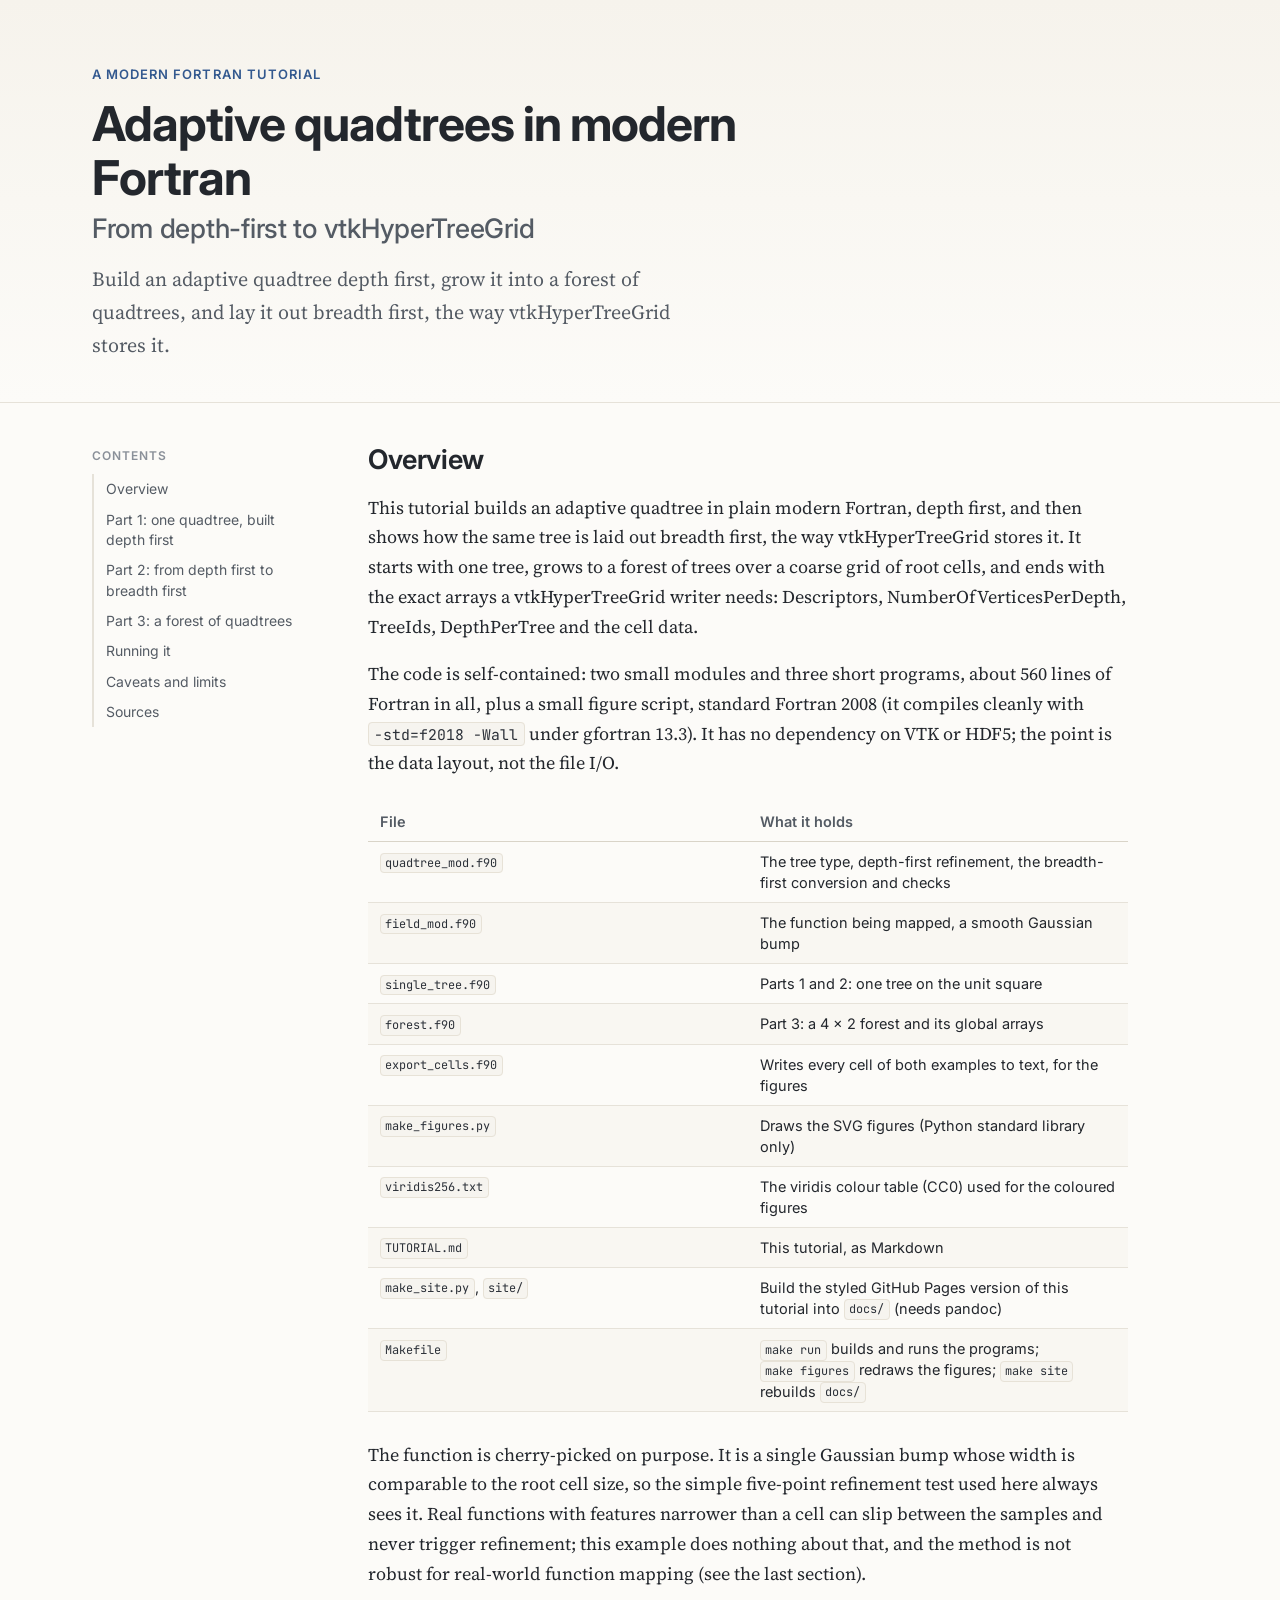
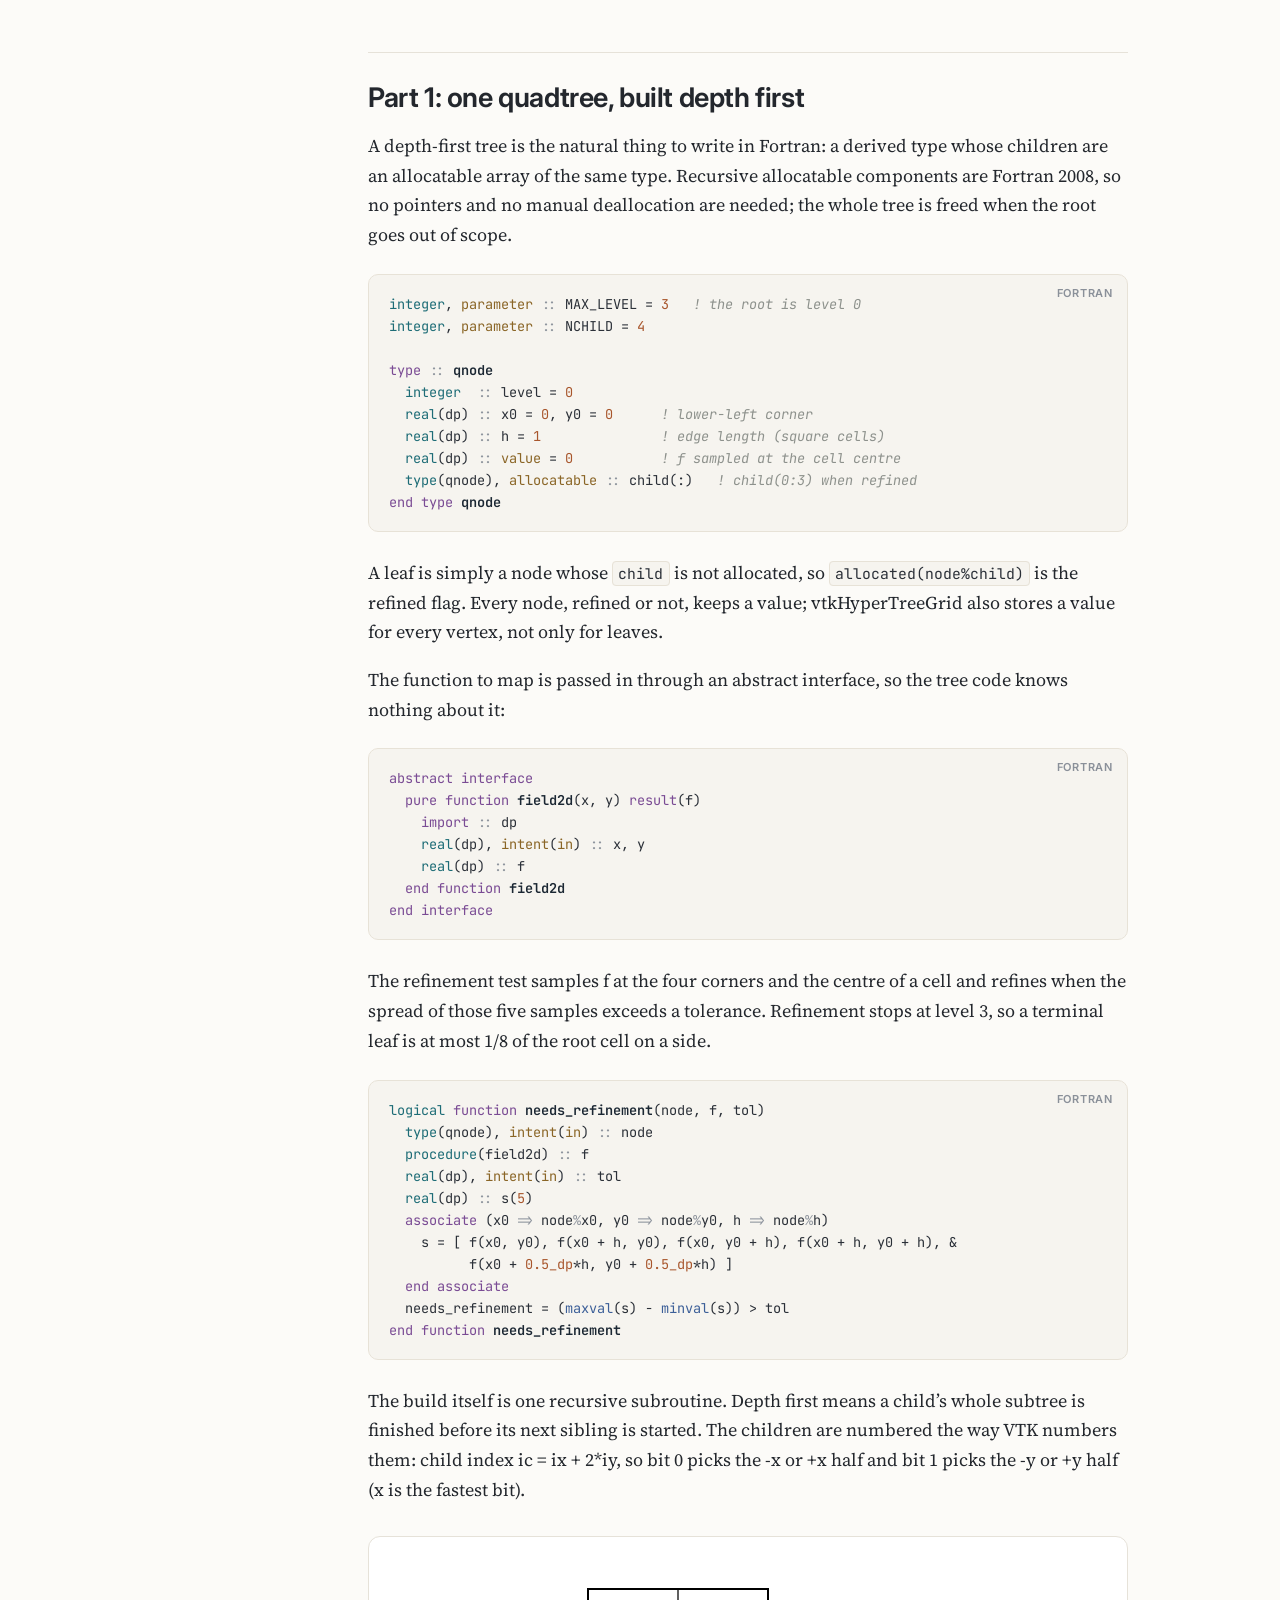
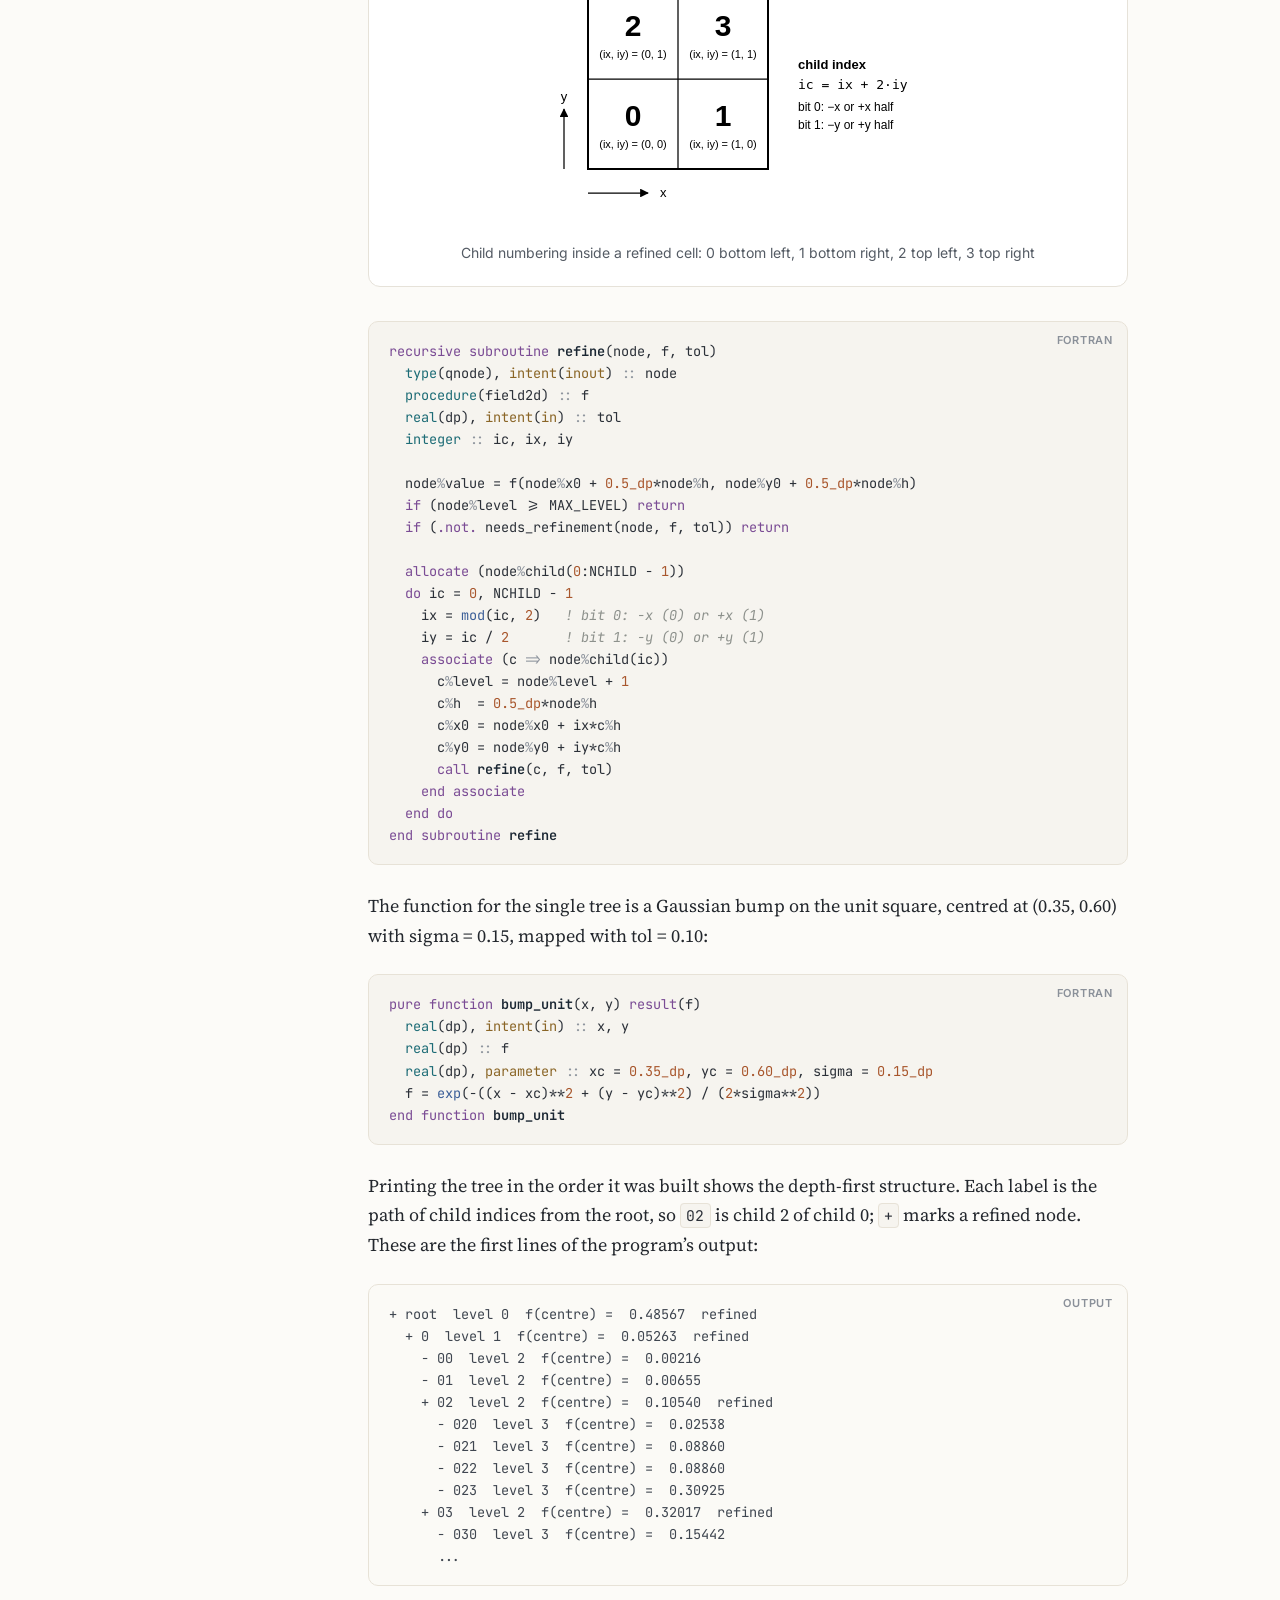
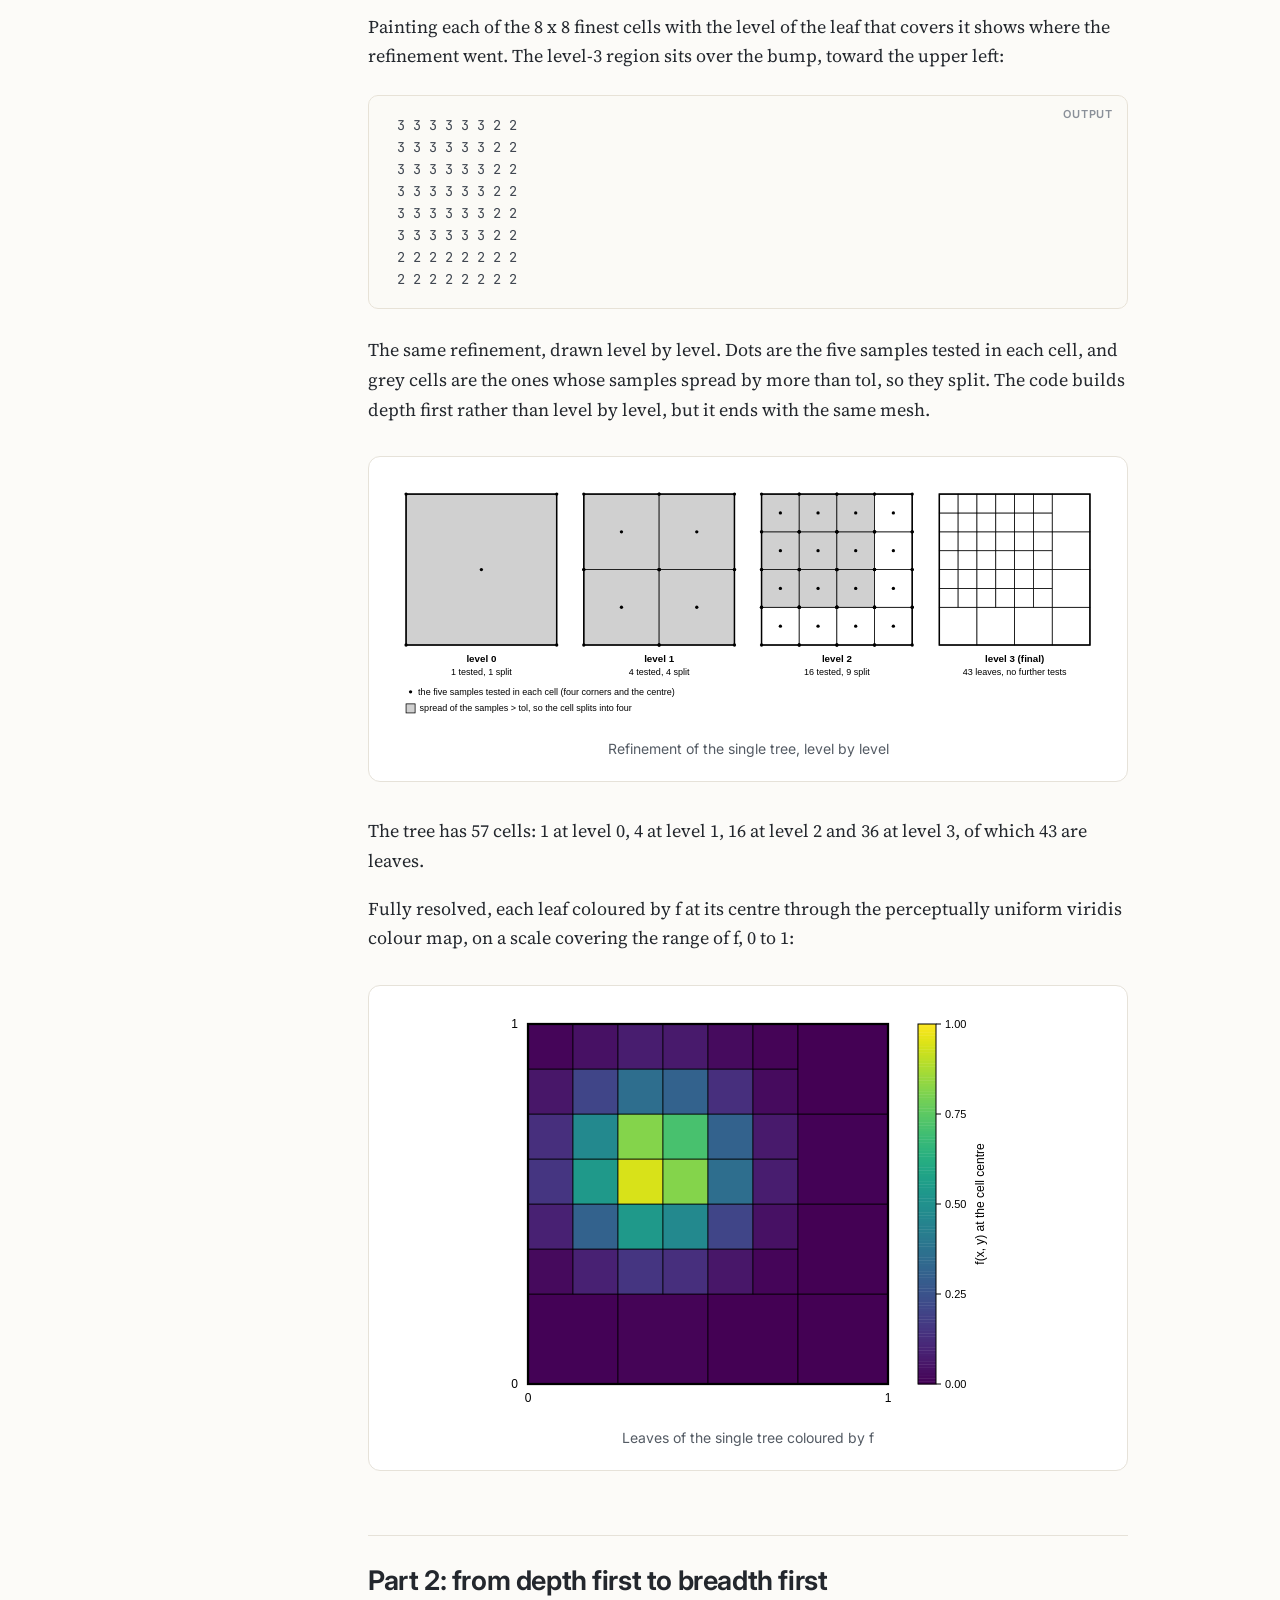
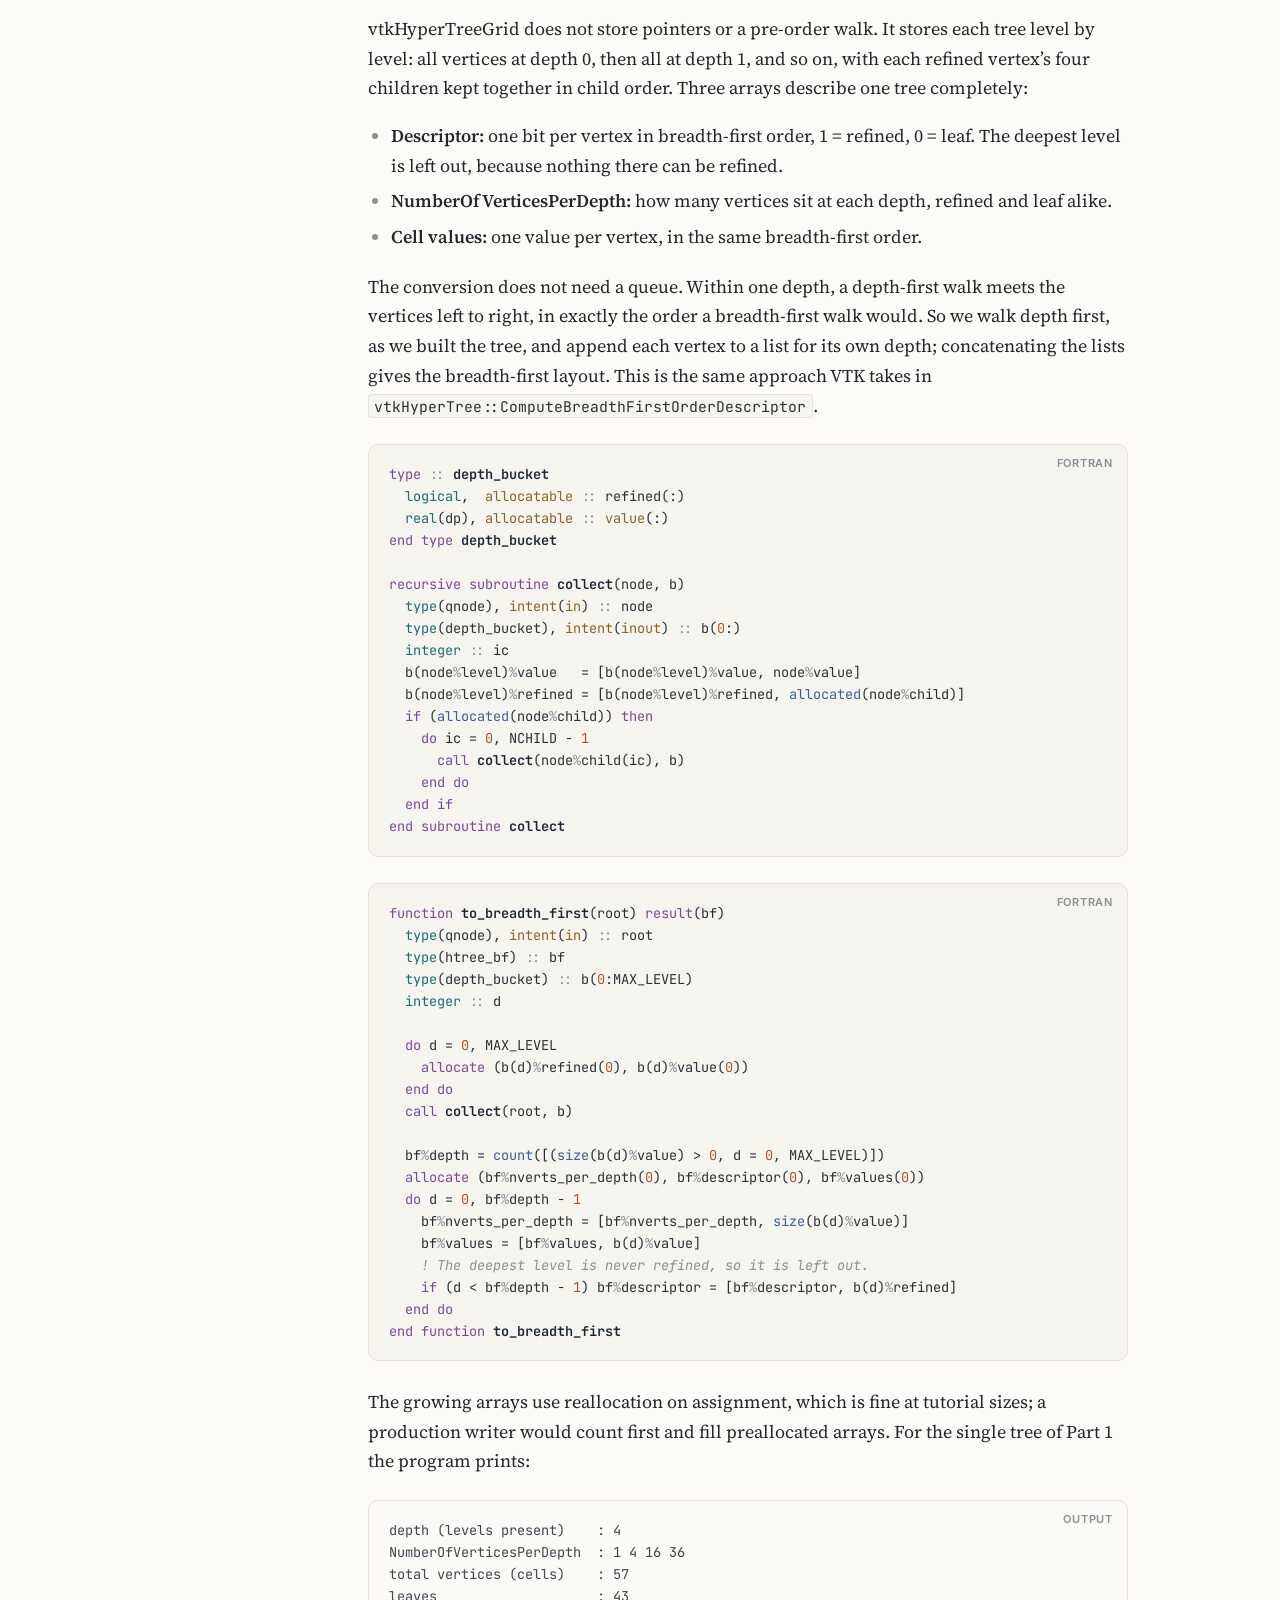
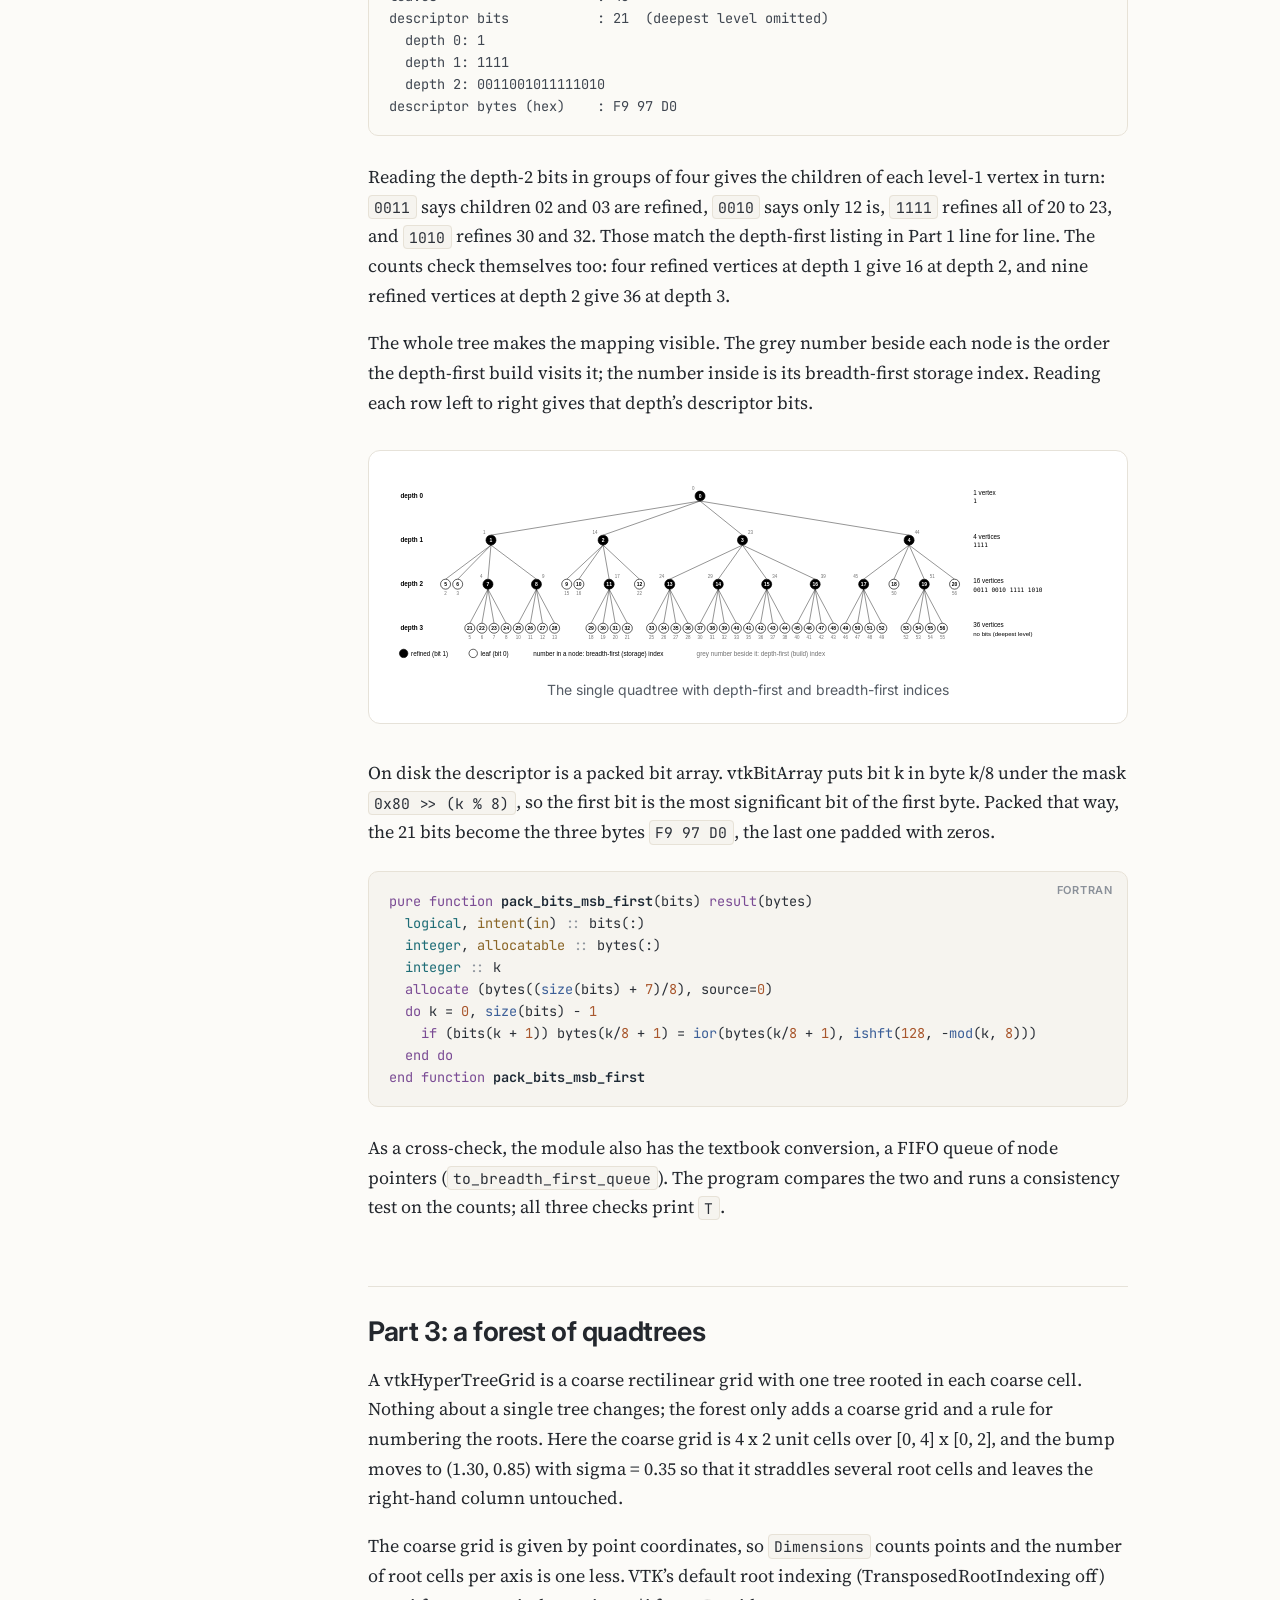
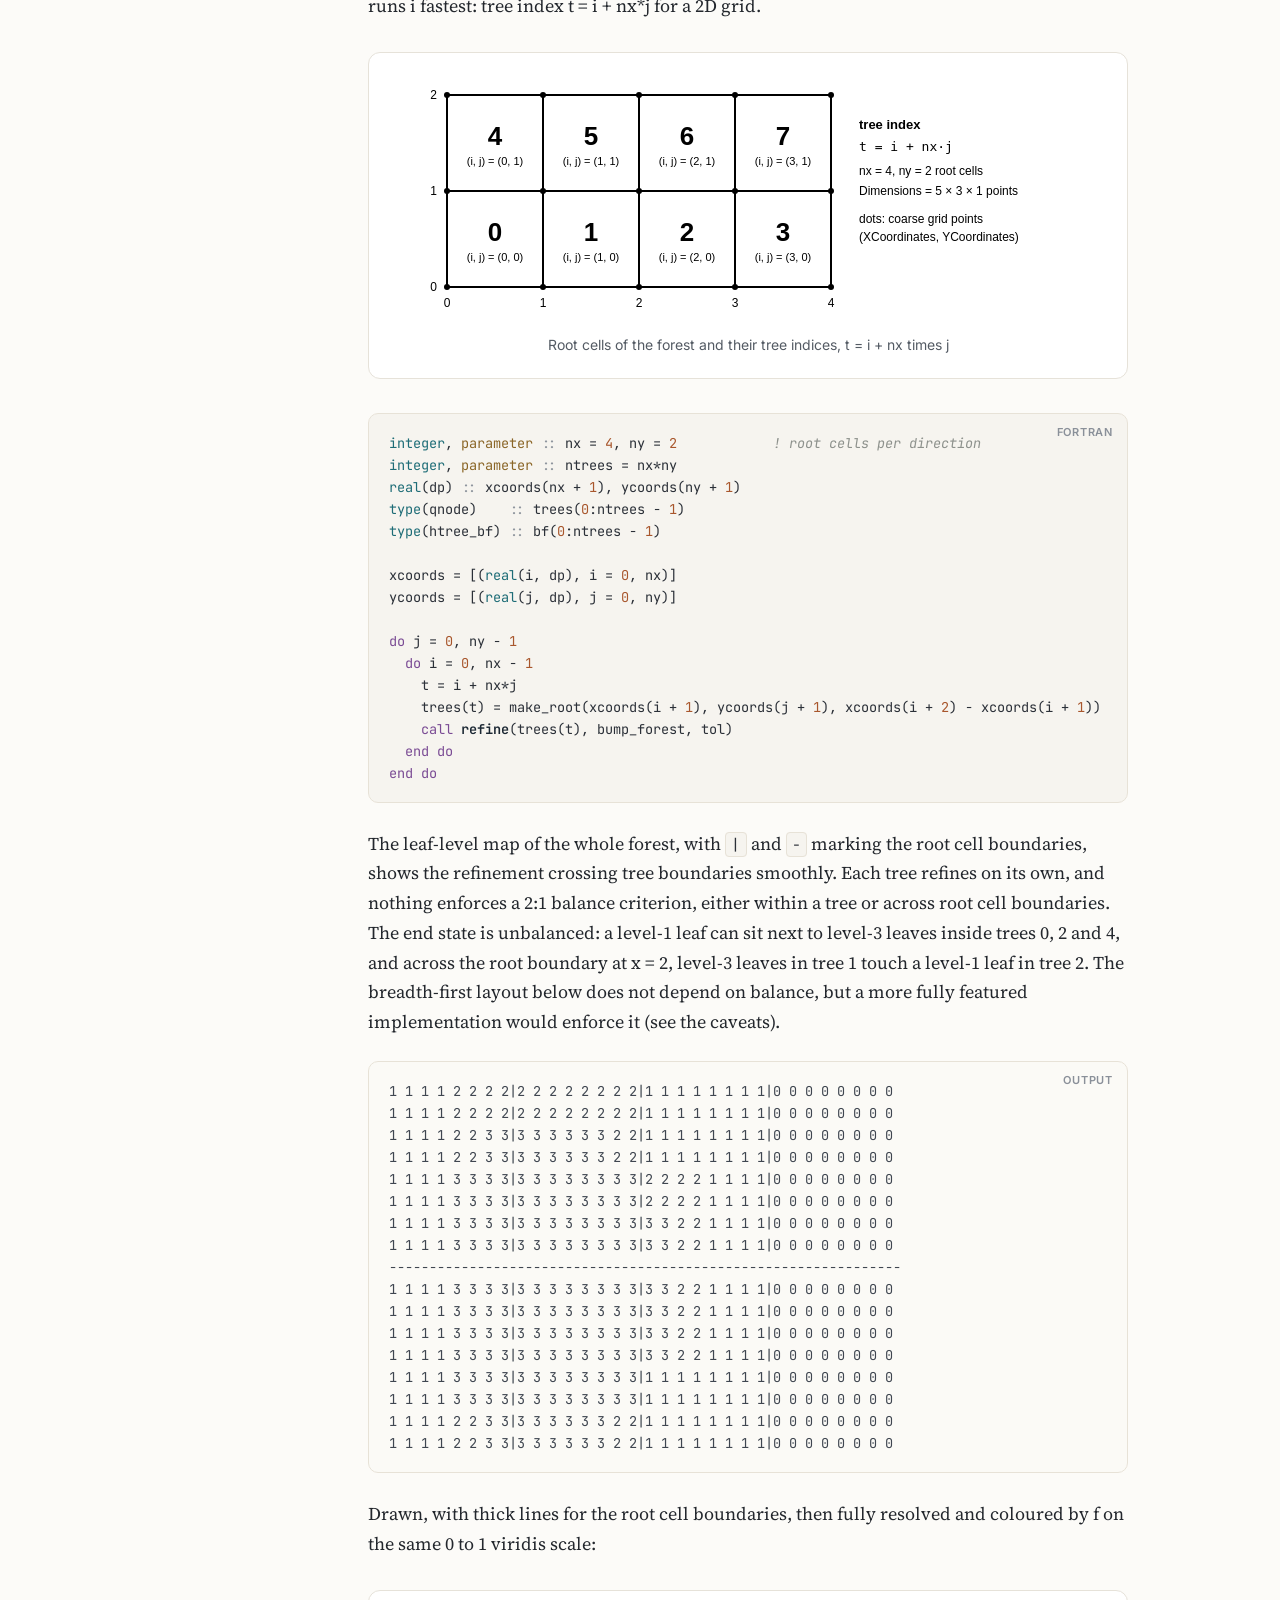
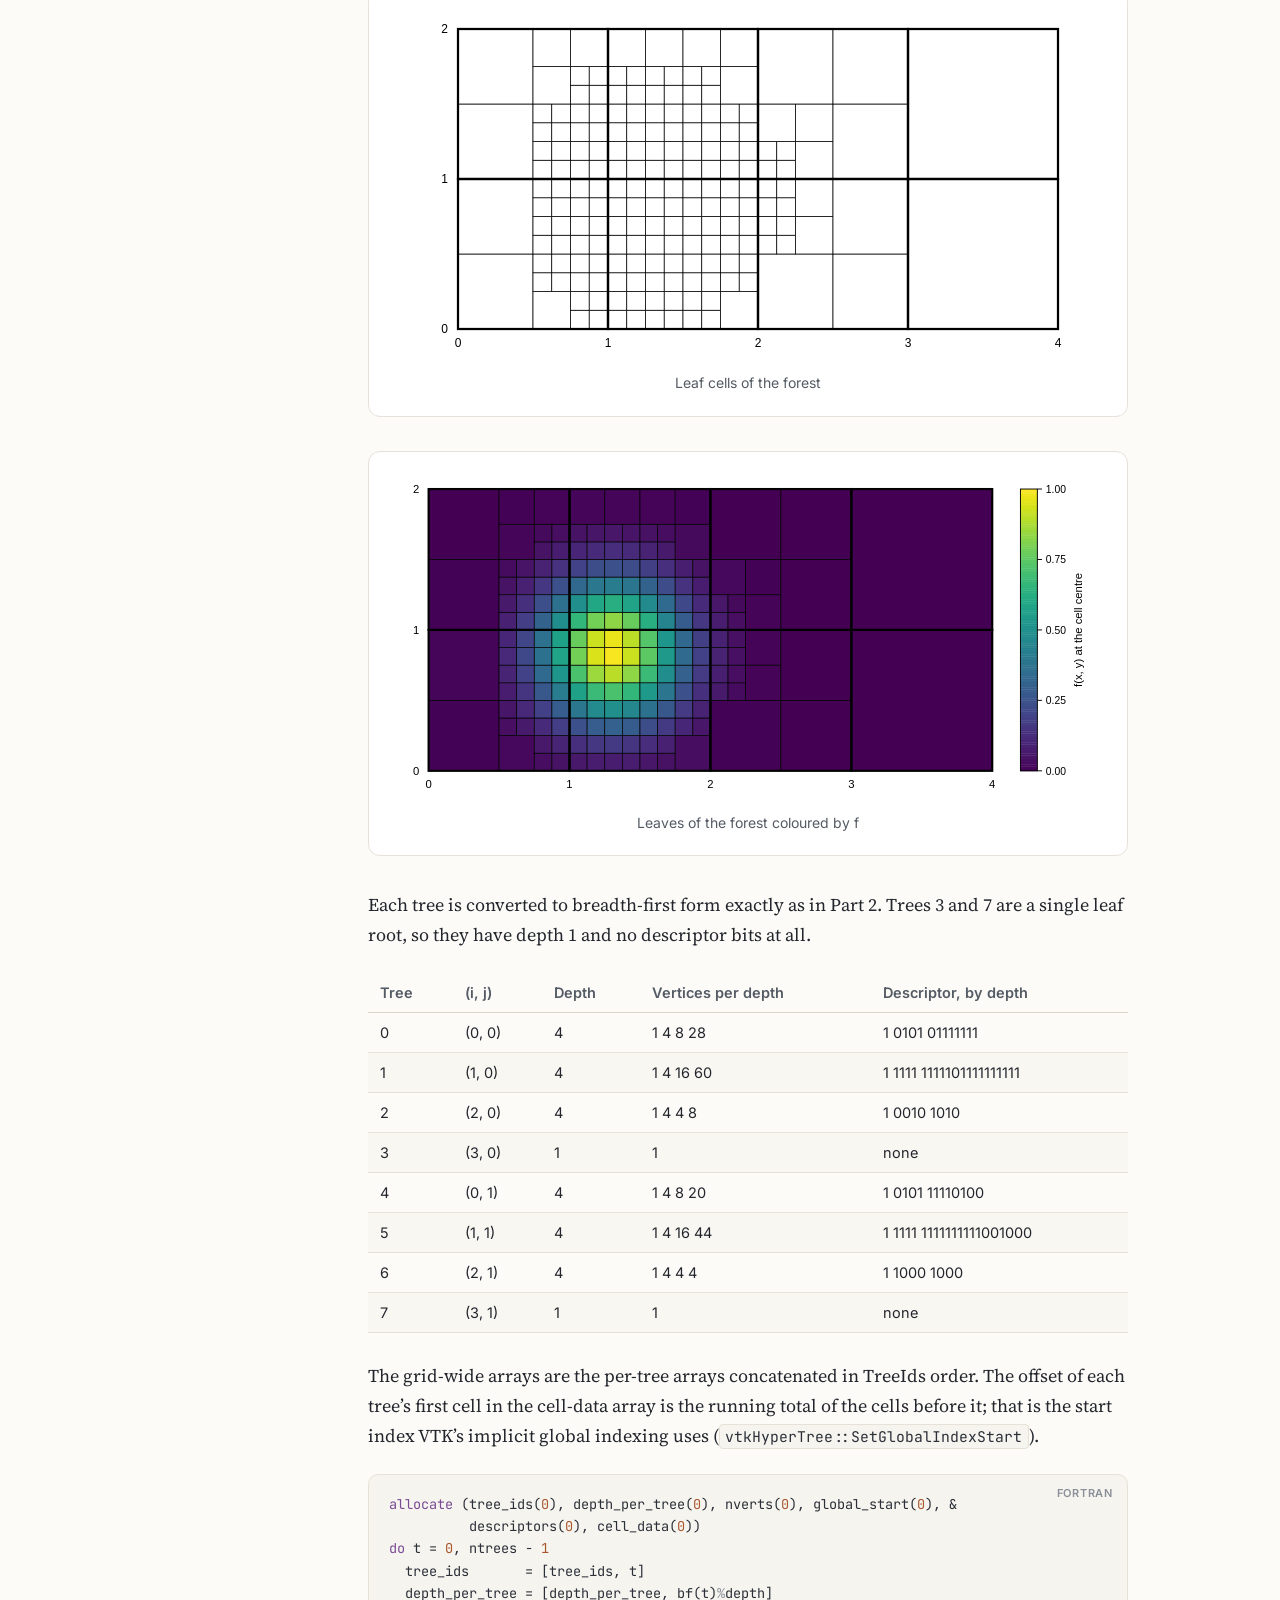
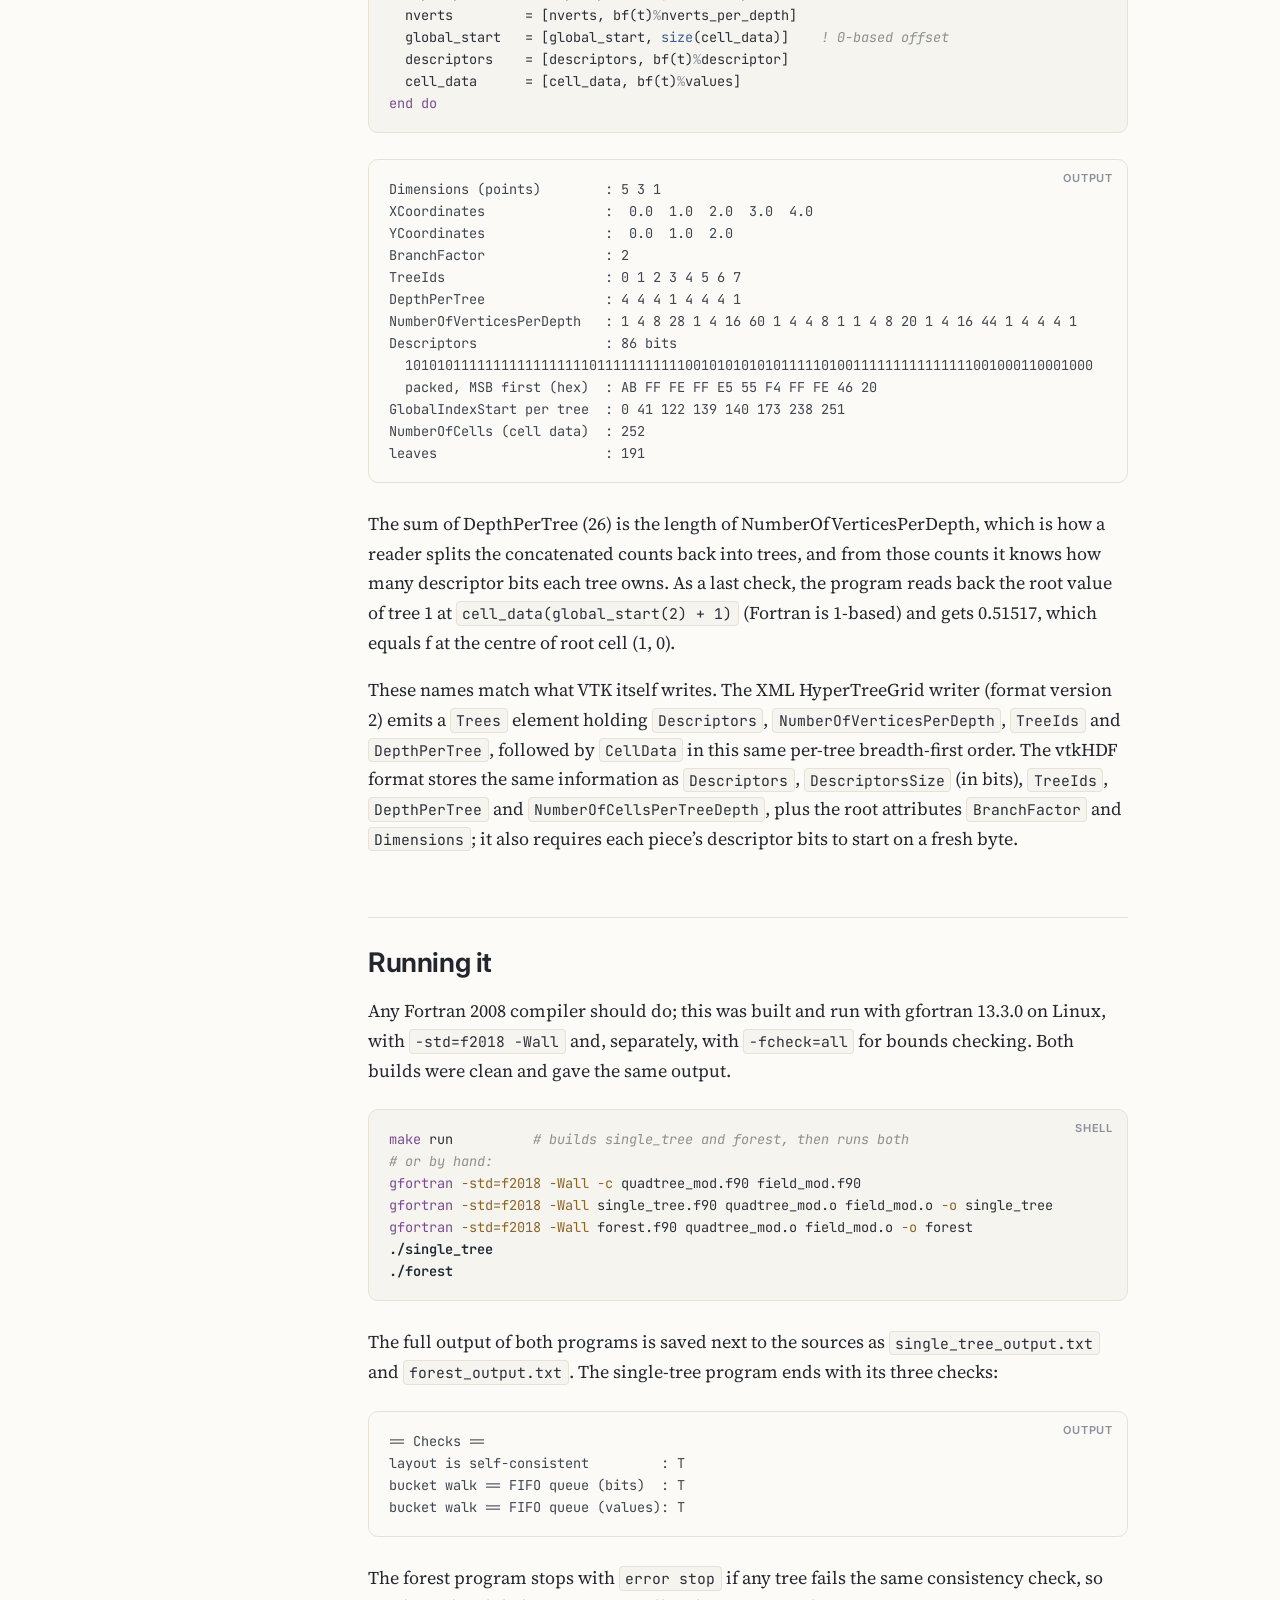
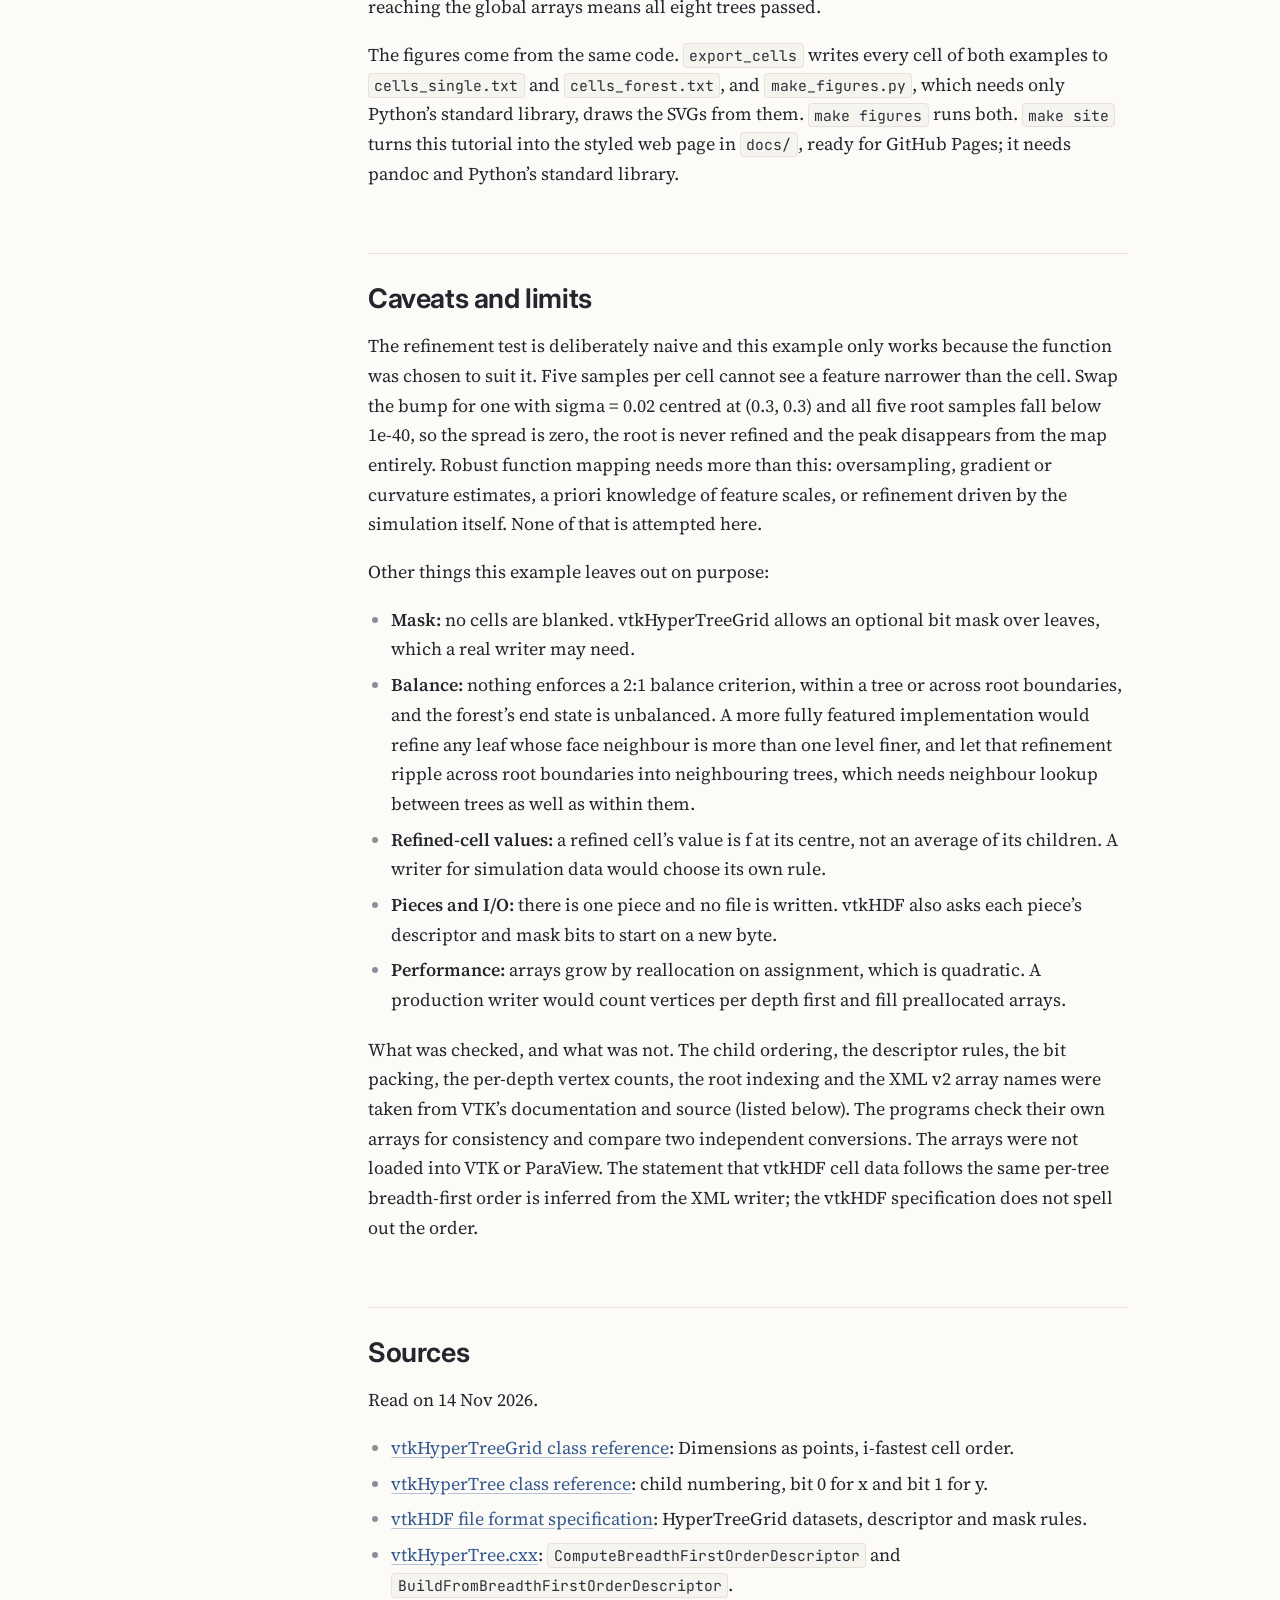
==== docs/index.html @ 694bcda1 "Fortran vtkHyperTreeGrid Tutorial Adaptive quadtree tutorial in modern Fortran: depth-first refineme" ====
<!doctype html>
<html lang="en">
<head>
<meta charset="utf-8">
<meta name="viewport" content="width=device-width, initial-scale=1">
<title>Adaptive quadtrees in modern Fortran: from depth-first to
vtkhypertreegrid</title>
<meta name="description" content="Build an adaptive quadtree depth
first, grow it into a forest of quadtrees, and lay it out breadth first,
the way vtkHyperTreeGrid stores it.">
<link rel="preconnect" href="https://fonts.googleapis.com">
<link rel="preconnect" href="https://fonts.gstatic.com" crossorigin>
<link rel="stylesheet" href="https://fonts.googleapis.com/css2?family=Inter:wght@400;500;600;700&family=JetBrains+Mono:ital,wght@0,400;0,500;1,400&family=Source+Serif+4:ital,opsz,wght@0,8..60,400;0,8..60,600;1,8..60,400&display=swap">
<link rel="stylesheet" href="style.css">
</head>
<body>
<header class="masthead">
  <div class="masthead-inner">
    <p class="kicker">A modern Fortran tutorial</p>
    <h1>Adaptive quadtrees in modern Fortran<span class="subtitle">From
depth-first to vtkHyperTreeGrid</span></h1>
    <p class="lede">Build an adaptive quadtree depth first, grow it into
a forest of quadtrees, and lay it out breadth first, the way
vtkHyperTreeGrid stores it.</p>
  </div>
</header>
<div class="layout">
  <nav class="toc" aria-label="Contents">
    <p class="toc-title">Contents</p>
<ul>
<li><a href="#overview" id="toc-overview">Overview</a></li>
<li><a href="#part-1-one-quadtree-built-depth-first"
id="toc-part-1-one-quadtree-built-depth-first">Part 1: one quadtree,
built depth first</a></li>
<li><a href="#part-2-from-depth-first-to-breadth-first"
id="toc-part-2-from-depth-first-to-breadth-first">Part 2: from depth
first to breadth first</a></li>
<li><a href="#part-3-a-forest-of-quadtrees"
id="toc-part-3-a-forest-of-quadtrees">Part 3: a forest of
quadtrees</a></li>
<li><a href="#running-it" id="toc-running-it">Running it</a></li>
<li><a href="#caveats-and-limits" id="toc-caveats-and-limits">Caveats
and limits</a></li>
<li><a href="#sources" id="toc-sources">Sources</a></li>
</ul>
  </nav>
  <main class="content">
<h2 id="overview"><a class="anchor" href="#overview" aria-hidden="true">#</a>Overview</h2>
<p>This tutorial builds an adaptive quadtree in plain modern Fortran,
depth first, and then shows how the same tree is laid out breadth first,
the way vtkHyperTreeGrid stores it. It starts with one tree, grows to a
forest of trees over a coarse grid of root cells, and ends with the
exact arrays a vtkHyperTreeGrid writer needs: Descriptors,
NumberOfVerticesPerDepth, TreeIds, DepthPerTree and the cell data.</p>
<p>The code is self-contained: two small modules and three short
programs, about 560 lines of Fortran in all, plus a small figure script,
standard Fortran 2008 (it compiles cleanly with
<code>-std=f2018 -Wall</code> under gfortran 13.3). It has no dependency
on VTK or HDF5; the point is the data layout, not the file I/O.</p>
<div class="table-wrap"><table>
<colgroup>
<col style="width: 50%" />
<col style="width: 50%" />
</colgroup>
<thead>
<tr class="header">
<th>File</th>
<th>What it holds</th>
</tr>
</thead>
<tbody>
<tr class="odd">
<td><code>quadtree_mod.f90</code></td>
<td>The tree type, depth-first refinement, the breadth-first conversion
and checks</td>
</tr>
<tr class="even">
<td><code>field_mod.f90</code></td>
<td>The function being mapped, a smooth Gaussian bump</td>
</tr>
<tr class="odd">
<td><code>single_tree.f90</code></td>
<td>Parts 1 and 2: one tree on the unit square</td>
</tr>
<tr class="even">
<td><code>forest.f90</code></td>
<td>Part 3: a 4 x 2 forest and its global arrays</td>
</tr>
<tr class="odd">
<td><code>export_cells.f90</code></td>
<td>Writes every cell of both examples to text, for the figures</td>
</tr>
<tr class="even">
<td><code>make_figures.py</code></td>
<td>Draws the SVG figures (Python standard library only)</td>
</tr>
<tr class="odd">
<td><code>viridis256.txt</code></td>
<td>The viridis colour table (CC0) used for the coloured figures</td>
</tr>
<tr class="even">
<td><code>TUTORIAL.md</code></td>
<td>This tutorial, as Markdown</td>
</tr>
<tr class="odd">
<td><code>make_site.py</code>, <code>site/</code></td>
<td>Build the styled GitHub Pages version of this tutorial into
<code>docs/</code> (needs pandoc)</td>
</tr>
<tr class="even">
<td><code>Makefile</code></td>
<td><code>make run</code> builds and runs the programs;
<code>make figures</code> redraws the figures; <code>make site</code>
rebuilds <code>docs/</code></td>
</tr>
</tbody>
</table></div>
<p>The function is cherry-picked on purpose. It is a single Gaussian
bump whose width is comparable to the root cell size, so the simple
five-point refinement test used here always sees it. Real functions with
features narrower than a cell can slip between the samples and never
trigger refinement; this example does nothing about that, and the method
is not robust for real-world function mapping (see the last
section).</p>
<h2 id="part-1-one-quadtree-built-depth-first">Part 1: one quadtree,
built depth first</h2>
<p>A depth-first tree is the natural thing to write in Fortran: a
derived type whose children are an allocatable array of the same type.
Recursive allocatable components are Fortran 2008, so no pointers and no
manual deallocation are needed; the whole tree is freed when the root
goes out of scope.</p>
<div class="codeblock lang-fortran"><span class="lang">Fortran</span><pre class="code"><code><span class="ty">integer</span>, <span class="at">parameter</span> <span class="op">::</span> MAX_LEVEL = <span class="nu">3</span>   <span class="co">! the root is level 0</span>
<span class="ty">integer</span>, <span class="at">parameter</span> <span class="op">::</span> NCHILD = <span class="nu">4</span>

<span class="kw">type</span> <span class="op">::</span> <span class="nm">qnode</span>
  <span class="ty">integer</span>  <span class="op">::</span> level = <span class="nu">0</span>
  <span class="ty">real</span>(dp) <span class="op">::</span> x0 = <span class="nu">0</span>, y0 = <span class="nu">0</span>      <span class="co">! lower-left corner</span>
  <span class="ty">real</span>(dp) <span class="op">::</span> h = <span class="nu">1</span>               <span class="co">! edge length (square cells)</span>
  <span class="ty">real</span>(dp) <span class="op">::</span> <span class="at">value</span> = <span class="nu">0</span>           <span class="co">! f sampled at the cell centre</span>
  <span class="ty">type</span>(qnode), <span class="at">allocatable</span> <span class="op">::</span> child(:)   <span class="co">! child(0:3) when refined</span>
<span class="kw">end</span> <span class="kw">type</span> <span class="nm">qnode</span></code></pre></div>
<p>A leaf is simply a node whose <code>child</code> is not allocated, so
<code>allocated(node%child)</code> is the refined flag. Every node,
refined or not, keeps a value; vtkHyperTreeGrid also stores a value for
every vertex, not only for leaves.</p>
<p>The function to map is passed in through an abstract interface, so
the tree code knows nothing about it:</p>
<div class="codeblock lang-fortran"><span class="lang">Fortran</span><pre class="code"><code><span class="kw">abstract</span> <span class="kw">interface</span>
  <span class="kw">pure</span> <span class="kw">function</span> <span class="nm">field2d</span>(x, y) <span class="kw">result</span>(f)
    <span class="kw">import</span> <span class="op">::</span> dp
    <span class="ty">real</span>(dp), <span class="at">intent</span>(<span class="at">in</span>) <span class="op">::</span> x, y
    <span class="ty">real</span>(dp) <span class="op">::</span> f
  <span class="kw">end</span> <span class="kw">function</span> <span class="nm">field2d</span>
<span class="kw">end</span> <span class="kw">interface</span></code></pre></div>
<p>The refinement test samples f at the four corners and the centre of a
cell and refines when the spread of those five samples exceeds a
tolerance. Refinement stops at level 3, so a terminal leaf is at most
1/8 of the root cell on a side.</p>
<div class="codeblock lang-fortran"><span class="lang">Fortran</span><pre class="code"><code><span class="ty">logical</span> <span class="kw">function</span> <span class="nm">needs_refinement</span>(node, f, tol)
  <span class="ty">type</span>(qnode), <span class="at">intent</span>(<span class="at">in</span>) <span class="op">::</span> node
  <span class="ty">procedure</span>(field2d) <span class="op">::</span> f
  <span class="ty">real</span>(dp), <span class="at">intent</span>(<span class="at">in</span>) <span class="op">::</span> tol
  <span class="ty">real</span>(dp) <span class="op">::</span> s(<span class="nu">5</span>)
  <span class="kw">associate</span> (x0 <span class="op">=&gt;</span> node<span class="op">%</span>x0, y0 <span class="op">=&gt;</span> node<span class="op">%</span>y0, h <span class="op">=&gt;</span> node<span class="op">%</span>h)
    s = [ f(x0, y0), f(x0 + h, y0), f(x0, y0 + h), f(x0 + h, y0 + h), &amp;
          f(x0 + <span class="nu">0.5_dp</span>*h, y0 + <span class="nu">0.5_dp</span>*h) ]
  <span class="kw">end</span> <span class="kw">associate</span>
  needs_refinement = (<span class="bu">maxval</span>(s) - <span class="bu">minval</span>(s)) &gt; tol
<span class="kw">end</span> <span class="kw">function</span> <span class="nm">needs_refinement</span></code></pre></div>
<p>The build itself is one recursive subroutine. Depth first means a
child’s whole subtree is finished before its next sibling is started.
The children are numbered the way VTK numbers them: child index ic = ix
+ 2*iy, so bit 0 picks the -x or +x half and bit 1 picks the -y or +y
half (x is the fastest bit).</p>
<figure>
<img loading="lazy" src="figures/child_order.svg"
alt="Child numbering inside a refined cell: 0 bottom left, 1 bottom right, 2 top left, 3 top right" />
<figcaption aria-hidden="true">Child numbering inside a refined cell: 0
bottom left, 1 bottom right, 2 top left, 3 top right</figcaption>
</figure>
<div class="codeblock lang-fortran"><span class="lang">Fortran</span><pre class="code"><code><span class="kw">recursive</span> <span class="kw">subroutine</span> <span class="nm">refine</span>(node, f, tol)
  <span class="ty">type</span>(qnode), <span class="at">intent</span>(<span class="at">inout</span>) <span class="op">::</span> node
  <span class="ty">procedure</span>(field2d) <span class="op">::</span> f
  <span class="ty">real</span>(dp), <span class="at">intent</span>(<span class="at">in</span>) <span class="op">::</span> tol
  <span class="ty">integer</span> <span class="op">::</span> ic, ix, iy

  node<span class="op">%</span>value = f(node<span class="op">%</span>x0 + <span class="nu">0.5_dp</span>*node<span class="op">%</span>h, node<span class="op">%</span>y0 + <span class="nu">0.5_dp</span>*node<span class="op">%</span>h)
  <span class="kw">if</span> (node<span class="op">%</span>level &gt;= MAX_LEVEL) <span class="kw">return</span>
  <span class="kw">if</span> (<span class="kw">.not.</span> needs_refinement(node, f, tol)) <span class="kw">return</span>

  <span class="kw">allocate</span> (node<span class="op">%</span>child(<span class="nu">0</span>:NCHILD - <span class="nu">1</span>))
  <span class="kw">do</span> ic = <span class="nu">0</span>, NCHILD - <span class="nu">1</span>
    ix = <span class="bu">mod</span>(ic, <span class="nu">2</span>)   <span class="co">! bit 0: -x (0) or +x (1)</span>
    iy = ic / <span class="nu">2</span>       <span class="co">! bit 1: -y (0) or +y (1)</span>
    <span class="kw">associate</span> (c <span class="op">=&gt;</span> node<span class="op">%</span>child(ic))
      c<span class="op">%</span>level = node<span class="op">%</span>level + <span class="nu">1</span>
      c<span class="op">%</span>h  = <span class="nu">0.5_dp</span>*node<span class="op">%</span>h
      c<span class="op">%</span>x0 = node<span class="op">%</span>x0 + ix*c<span class="op">%</span>h
      c<span class="op">%</span>y0 = node<span class="op">%</span>y0 + iy*c<span class="op">%</span>h
      <span class="kw">call</span> <span class="nm">refine</span>(c, f, tol)
    <span class="kw">end</span> <span class="kw">associate</span>
  <span class="kw">end</span> <span class="kw">do</span>
<span class="kw">end</span> <span class="kw">subroutine</span> <span class="nm">refine</span></code></pre></div>
<p>The function for the single tree is a Gaussian bump on the unit
square, centred at (0.35, 0.60) with sigma = 0.15, mapped with tol =
0.10:</p>
<div class="codeblock lang-fortran"><span class="lang">Fortran</span><pre class="code"><code><span class="kw">pure</span> <span class="kw">function</span> <span class="nm">bump_unit</span>(x, y) <span class="kw">result</span>(f)
  <span class="ty">real</span>(dp), <span class="at">intent</span>(<span class="at">in</span>) <span class="op">::</span> x, y
  <span class="ty">real</span>(dp) <span class="op">::</span> f
  <span class="ty">real</span>(dp), <span class="at">parameter</span> <span class="op">::</span> xc = <span class="nu">0.35_dp</span>, yc = <span class="nu">0.60_dp</span>, sigma = <span class="nu">0.15_dp</span>
  f = <span class="bu">exp</span>(-((x - xc)**<span class="nu">2</span> + (y - yc)**<span class="nu">2</span>) / (<span class="nu">2</span>*sigma**<span class="nu">2</span>))
<span class="kw">end</span> <span class="kw">function</span> <span class="nm">bump_unit</span></code></pre></div>
<p>Printing the tree in the order it was built shows the depth-first
structure. Each label is the path of child indices from the root, so
<code>02</code> is child 2 of child 0; <code>+</code> marks a refined
node. These are the first lines of the program’s output:</p>
<div class="codeblock lang-text"><span class="lang">Output</span><pre class="code"><code>+ root  level 0  f(centre) =  0.48567  refined
  + 0  level 1  f(centre) =  0.05263  refined
    - 00  level 2  f(centre) =  0.00216
    - 01  level 2  f(centre) =  0.00655
    + 02  level 2  f(centre) =  0.10540  refined
      - 020  level 3  f(centre) =  0.02538
      - 021  level 3  f(centre) =  0.08860
      - 022  level 3  f(centre) =  0.08860
      - 023  level 3  f(centre) =  0.30925
    + 03  level 2  f(centre) =  0.32017  refined
      - 030  level 3  f(centre) =  0.15442
      ...</code></pre></div>
<p>Painting each of the 8 x 8 finest cells with the level of the leaf
that covers it shows where the refinement went. The level-3 region sits
over the bump, toward the upper left:</p>
<div class="codeblock lang-text"><span class="lang">Output</span><pre class="code"><code> 3 3 3 3 3 3 2 2
 3 3 3 3 3 3 2 2
 3 3 3 3 3 3 2 2
 3 3 3 3 3 3 2 2
 3 3 3 3 3 3 2 2
 3 3 3 3 3 3 2 2
 2 2 2 2 2 2 2 2
 2 2 2 2 2 2 2 2</code></pre></div>
<p>The same refinement, drawn level by level. Dots are the five samples
tested in each cell, and grey cells are the ones whose samples spread by
more than tol, so they split. The code builds depth first rather than
level by level, but it ends with the same mesh.</p>
<figure>
<img loading="lazy" src="figures/refinement_steps.svg"
alt="Refinement of the single tree, level by level" />
<figcaption aria-hidden="true">Refinement of the single tree, level by
level</figcaption>
</figure>
<p>The tree has 57 cells: 1 at level 0, 4 at level 1, 16 at level 2 and
36 at level 3, of which 43 are leaves.</p>
<p>Fully resolved, each leaf coloured by f at its centre through the
perceptually uniform viridis colour map, on a scale covering the range
of f, 0 to 1:</p>
<figure>
<img loading="lazy" src="figures/single_tree_field.svg"
alt="Leaves of the single tree coloured by f" />
<figcaption aria-hidden="true">Leaves of the single tree coloured by
f</figcaption>
</figure>
<h2 id="part-2-from-depth-first-to-breadth-first">Part 2: from depth
first to breadth first</h2>
<p>vtkHyperTreeGrid does not store pointers or a pre-order walk. It
stores each tree level by level: all vertices at depth 0, then all at
depth 1, and so on, with each refined vertex’s four children kept
together in child order. Three arrays describe one tree completely:</p>
<ul>
<li><strong>Descriptor:</strong> one bit per vertex in breadth-first
order, 1 = refined, 0 = leaf. The deepest level is left out, because
nothing there can be refined.</li>
<li><strong>NumberOfVerticesPerDepth:</strong> how many vertices sit at
each depth, refined and leaf alike.</li>
<li><strong>Cell values:</strong> one value per vertex, in the same
breadth-first order.</li>
</ul>
<p>The conversion does not need a queue. Within one depth, a depth-first
walk meets the vertices left to right, in exactly the order a
breadth-first walk would. So we walk depth first, as we built the tree,
and append each vertex to a list for its own depth; concatenating the
lists gives the breadth-first layout. This is the same approach VTK
takes in
<code>vtkHyperTree::ComputeBreadthFirstOrderDescriptor</code>.</p>
<div class="codeblock lang-fortran"><span class="lang">Fortran</span><pre class="code"><code><span class="kw">type</span> <span class="op">::</span> <span class="nm">depth_bucket</span>
  <span class="ty">logical</span>,  <span class="at">allocatable</span> <span class="op">::</span> refined(:)
  <span class="ty">real</span>(dp), <span class="at">allocatable</span> <span class="op">::</span> <span class="at">value</span>(:)
<span class="kw">end</span> <span class="kw">type</span> <span class="nm">depth_bucket</span>

<span class="kw">recursive</span> <span class="kw">subroutine</span> <span class="nm">collect</span>(node, b)
  <span class="ty">type</span>(qnode), <span class="at">intent</span>(<span class="at">in</span>) <span class="op">::</span> node
  <span class="ty">type</span>(depth_bucket), <span class="at">intent</span>(<span class="at">inout</span>) <span class="op">::</span> b(<span class="nu">0</span>:)
  <span class="ty">integer</span> <span class="op">::</span> ic
  b(node<span class="op">%</span>level)<span class="op">%</span>value   = [b(node<span class="op">%</span>level)<span class="op">%</span>value, node<span class="op">%</span>value]
  b(node<span class="op">%</span>level)<span class="op">%</span>refined = [b(node<span class="op">%</span>level)<span class="op">%</span>refined, <span class="bu">allocated</span>(node<span class="op">%</span>child)]
  <span class="kw">if</span> (<span class="bu">allocated</span>(node<span class="op">%</span>child)) <span class="kw">then</span>
    <span class="kw">do</span> ic = <span class="nu">0</span>, NCHILD - <span class="nu">1</span>
      <span class="kw">call</span> <span class="nm">collect</span>(node<span class="op">%</span>child(ic), b)
    <span class="kw">end</span> <span class="kw">do</span>
  <span class="kw">end</span> <span class="kw">if</span>
<span class="kw">end</span> <span class="kw">subroutine</span> <span class="nm">collect</span></code></pre></div>
<div class="codeblock lang-fortran"><span class="lang">Fortran</span><pre class="code"><code><span class="kw">function</span> <span class="nm">to_breadth_first</span>(root) <span class="kw">result</span>(bf)
  <span class="ty">type</span>(qnode), <span class="at">intent</span>(<span class="at">in</span>) <span class="op">::</span> root
  <span class="ty">type</span>(htree_bf) <span class="op">::</span> bf
  <span class="ty">type</span>(depth_bucket) <span class="op">::</span> b(<span class="nu">0</span>:MAX_LEVEL)
  <span class="ty">integer</span> <span class="op">::</span> d

  <span class="kw">do</span> d = <span class="nu">0</span>, MAX_LEVEL
    <span class="kw">allocate</span> (b(d)<span class="op">%</span>refined(<span class="nu">0</span>), b(d)<span class="op">%</span>value(<span class="nu">0</span>))
  <span class="kw">end</span> <span class="kw">do</span>
  <span class="kw">call</span> <span class="nm">collect</span>(root, b)

  bf<span class="op">%</span>depth = <span class="bu">count</span>([(<span class="bu">size</span>(b(d)<span class="op">%</span>value) &gt; <span class="nu">0</span>, d = <span class="nu">0</span>, MAX_LEVEL)])
  <span class="kw">allocate</span> (bf<span class="op">%</span>nverts_per_depth(<span class="nu">0</span>), bf<span class="op">%</span>descriptor(<span class="nu">0</span>), bf<span class="op">%</span>values(<span class="nu">0</span>))
  <span class="kw">do</span> d = <span class="nu">0</span>, bf<span class="op">%</span>depth - <span class="nu">1</span>
    bf<span class="op">%</span>nverts_per_depth = [bf<span class="op">%</span>nverts_per_depth, <span class="bu">size</span>(b(d)<span class="op">%</span>value)]
    bf<span class="op">%</span>values = [bf<span class="op">%</span>values, b(d)<span class="op">%</span>value]
    <span class="co">! The deepest level is never refined, so it is left out.</span>
    <span class="kw">if</span> (d &lt; bf<span class="op">%</span>depth - <span class="nu">1</span>) bf<span class="op">%</span>descriptor = [bf<span class="op">%</span>descriptor, b(d)<span class="op">%</span>refined]
  <span class="kw">end</span> <span class="kw">do</span>
<span class="kw">end</span> <span class="kw">function</span> <span class="nm">to_breadth_first</span></code></pre></div>
<p>The growing arrays use reallocation on assignment, which is fine at
tutorial sizes; a production writer would count first and fill
preallocated arrays. For the single tree of Part 1 the program
prints:</p>
<div class="codeblock lang-text"><span class="lang">Output</span><pre class="code"><code>depth (levels present)    : 4
NumberOfVerticesPerDepth  : 1 4 16 36
total vertices (cells)    : 57
leaves                    : 43
descriptor bits           : 21  (deepest level omitted)
  depth 0: 1
  depth 1: 1111
  depth 2: 0011001011111010
descriptor bytes (hex)    : F9 97 D0</code></pre></div>
<p>Reading the depth-2 bits in groups of four gives the children of each
level-1 vertex in turn: <code>0011</code> says children 02 and 03 are
refined, <code>0010</code> says only 12 is, <code>1111</code> refines
all of 20 to 23, and <code>1010</code> refines 30 and 32. Those match
the depth-first listing in Part 1 line for line. The counts check
themselves too: four refined vertices at depth 1 give 16 at depth 2, and
nine refined vertices at depth 2 give 36 at depth 3.</p>
<p>The whole tree makes the mapping visible. The grey number beside each
node is the order the depth-first build visits it; the number inside is
its breadth-first storage index. Reading each row left to right gives
that depth’s descriptor bits.</p>
<figure>
<img loading="lazy" src="figures/single_tree_diagram.svg"
alt="The single quadtree with depth-first and breadth-first indices" />
<figcaption aria-hidden="true">The single quadtree with depth-first and
breadth-first indices</figcaption>
</figure>
<p>On disk the descriptor is a packed bit array. vtkBitArray puts bit k
in byte k/8 under the mask <code>0x80 &gt;&gt; (k % 8)</code>, so the
first bit is the most significant bit of the first byte. Packed that
way, the 21 bits become the three bytes <code>F9 97 D0</code>, the last
one padded with zeros.</p>
<div class="codeblock lang-fortran"><span class="lang">Fortran</span><pre class="code"><code><span class="kw">pure</span> <span class="kw">function</span> <span class="nm">pack_bits_msb_first</span>(bits) <span class="kw">result</span>(bytes)
  <span class="ty">logical</span>, <span class="at">intent</span>(<span class="at">in</span>) <span class="op">::</span> bits(:)
  <span class="ty">integer</span>, <span class="at">allocatable</span> <span class="op">::</span> bytes(:)
  <span class="ty">integer</span> <span class="op">::</span> k
  <span class="kw">allocate</span> (bytes((<span class="bu">size</span>(bits) + <span class="nu">7</span>)/<span class="nu">8</span>), source=<span class="nu">0</span>)
  <span class="kw">do</span> k = <span class="nu">0</span>, <span class="bu">size</span>(bits) - <span class="nu">1</span>
    <span class="kw">if</span> (bits(k + <span class="nu">1</span>)) bytes(k/<span class="nu">8</span> + <span class="nu">1</span>) = <span class="bu">ior</span>(bytes(k/<span class="nu">8</span> + <span class="nu">1</span>), <span class="bu">ishft</span>(<span class="nu">128</span>, -<span class="bu">mod</span>(k, <span class="nu">8</span>)))
  <span class="kw">end</span> <span class="kw">do</span>
<span class="kw">end</span> <span class="kw">function</span> <span class="nm">pack_bits_msb_first</span></code></pre></div>
<p>As a cross-check, the module also has the textbook conversion, a FIFO
queue of node pointers (<code>to_breadth_first_queue</code>). The
program compares the two and runs a consistency test on the counts; all
three checks print <code>T</code>.</p>
<h2 id="part-3-a-forest-of-quadtrees"><a class="anchor" href="#part-3-a-forest-of-quadtrees" aria-hidden="true">#</a>Part 3: a forest of quadtrees</h2>
<p>A vtkHyperTreeGrid is a coarse rectilinear grid with one tree rooted
in each coarse cell. Nothing about a single tree changes; the forest
only adds a coarse grid and a rule for numbering the roots. Here the
coarse grid is 4 x 2 unit cells over [0, 4] x [0, 2], and the bump moves
to (1.30, 0.85) with sigma = 0.35 so that it straddles several root
cells and leaves the right-hand column untouched.</p>
<p>The coarse grid is given by point coordinates, so
<code>Dimensions</code> counts points and the number of root cells per
axis is one less. VTK’s default root indexing (TransposedRootIndexing
off) runs i fastest: tree index t = i + nx*j for a 2D grid.</p>
<figure>
<img loading="lazy" src="figures/root_indexing.svg"
alt="Root cells of the forest and their tree indices, t = i + nx times j" />
<figcaption aria-hidden="true">Root cells of the forest and their tree
indices, t = i + nx times j</figcaption>
</figure>
<div class="codeblock lang-fortran"><span class="lang">Fortran</span><pre class="code"><code><span class="ty">integer</span>, <span class="at">parameter</span> <span class="op">::</span> nx = <span class="nu">4</span>, ny = <span class="nu">2</span>            <span class="co">! root cells per direction</span>
<span class="ty">integer</span>, <span class="at">parameter</span> <span class="op">::</span> ntrees = nx*ny
<span class="ty">real</span>(dp) <span class="op">::</span> xcoords(nx + <span class="nu">1</span>), ycoords(ny + <span class="nu">1</span>)
<span class="ty">type</span>(qnode)    <span class="op">::</span> trees(<span class="nu">0</span>:ntrees - <span class="nu">1</span>)
<span class="ty">type</span>(htree_bf) <span class="op">::</span> bf(<span class="nu">0</span>:ntrees - <span class="nu">1</span>)

xcoords = [(<span class="ty">real</span>(i, dp), i = <span class="nu">0</span>, nx)]
ycoords = [(<span class="ty">real</span>(j, dp), j = <span class="nu">0</span>, ny)]

<span class="kw">do</span> j = <span class="nu">0</span>, ny - <span class="nu">1</span>
  <span class="kw">do</span> i = <span class="nu">0</span>, nx - <span class="nu">1</span>
    t = i + nx*j
    trees(t) = make_root(xcoords(i + <span class="nu">1</span>), ycoords(j + <span class="nu">1</span>), xcoords(i + <span class="nu">2</span>) - xcoords(i + <span class="nu">1</span>))
    <span class="kw">call</span> <span class="nm">refine</span>(trees(t), bump_forest, tol)
  <span class="kw">end</span> <span class="kw">do</span>
<span class="kw">end</span> <span class="kw">do</span></code></pre></div>
<p>The leaf-level map of the whole forest, with <code>|</code> and
<code>-</code> marking the root cell boundaries, shows the refinement
crossing tree boundaries smoothly. Each tree refines on its own, and
nothing enforces a 2:1 balance criterion, either within a tree or across
root cell boundaries. The end state is unbalanced: a level-1 leaf can
sit next to level-3 leaves inside trees 0, 2 and 4, and across the root
boundary at x = 2, level-3 leaves in tree 1 touch a level-1 leaf in tree
2. The breadth-first layout below does not depend on balance, but a more
fully featured implementation would enforce it (see the caveats).</p>
<div class="codeblock lang-text"><span class="lang">Output</span><pre class="code"><code>1 1 1 1 2 2 2 2|2 2 2 2 2 2 2 2|1 1 1 1 1 1 1 1|0 0 0 0 0 0 0 0
1 1 1 1 2 2 2 2|2 2 2 2 2 2 2 2|1 1 1 1 1 1 1 1|0 0 0 0 0 0 0 0
1 1 1 1 2 2 3 3|3 3 3 3 3 3 2 2|1 1 1 1 1 1 1 1|0 0 0 0 0 0 0 0
1 1 1 1 2 2 3 3|3 3 3 3 3 3 2 2|1 1 1 1 1 1 1 1|0 0 0 0 0 0 0 0
1 1 1 1 3 3 3 3|3 3 3 3 3 3 3 3|2 2 2 2 1 1 1 1|0 0 0 0 0 0 0 0
1 1 1 1 3 3 3 3|3 3 3 3 3 3 3 3|2 2 2 2 1 1 1 1|0 0 0 0 0 0 0 0
1 1 1 1 3 3 3 3|3 3 3 3 3 3 3 3|3 3 2 2 1 1 1 1|0 0 0 0 0 0 0 0
1 1 1 1 3 3 3 3|3 3 3 3 3 3 3 3|3 3 2 2 1 1 1 1|0 0 0 0 0 0 0 0
----------------------------------------------------------------
1 1 1 1 3 3 3 3|3 3 3 3 3 3 3 3|3 3 2 2 1 1 1 1|0 0 0 0 0 0 0 0
1 1 1 1 3 3 3 3|3 3 3 3 3 3 3 3|3 3 2 2 1 1 1 1|0 0 0 0 0 0 0 0
1 1 1 1 3 3 3 3|3 3 3 3 3 3 3 3|3 3 2 2 1 1 1 1|0 0 0 0 0 0 0 0
1 1 1 1 3 3 3 3|3 3 3 3 3 3 3 3|3 3 2 2 1 1 1 1|0 0 0 0 0 0 0 0
1 1 1 1 3 3 3 3|3 3 3 3 3 3 3 3|1 1 1 1 1 1 1 1|0 0 0 0 0 0 0 0
1 1 1 1 3 3 3 3|3 3 3 3 3 3 3 3|1 1 1 1 1 1 1 1|0 0 0 0 0 0 0 0
1 1 1 1 2 2 3 3|3 3 3 3 3 3 2 2|1 1 1 1 1 1 1 1|0 0 0 0 0 0 0 0
1 1 1 1 2 2 3 3|3 3 3 3 3 3 2 2|1 1 1 1 1 1 1 1|0 0 0 0 0 0 0 0</code></pre></div>
<p>Drawn, with thick lines for the root cell boundaries, then fully
resolved and coloured by f on the same 0 to 1 viridis scale:</p>
<figure>
<img loading="lazy" src="figures/forest_mesh.svg" alt="Leaf cells of the forest" />
<figcaption aria-hidden="true">Leaf cells of the forest</figcaption>
</figure>
<figure>
<img loading="lazy" src="figures/forest_field.svg"
alt="Leaves of the forest coloured by f" />
<figcaption aria-hidden="true">Leaves of the forest coloured by
f</figcaption>
</figure>
<p>Each tree is converted to breadth-first form exactly as in Part 2.
Trees 3 and 7 are a single leaf root, so they have depth 1 and no
descriptor bits at all.</p>
<div class="table-wrap"><table>
<thead>
<tr class="header">
<th>Tree</th>
<th>(i, j)</th>
<th>Depth</th>
<th>Vertices per depth</th>
<th>Descriptor, by depth</th>
</tr>
</thead>
<tbody>
<tr class="odd">
<td>0</td>
<td>(0, 0)</td>
<td>4</td>
<td>1 4 8 28</td>
<td>1 0101 01111111</td>
</tr>
<tr class="even">
<td>1</td>
<td>(1, 0)</td>
<td>4</td>
<td>1 4 16 60</td>
<td>1 1111 1111101111111111</td>
</tr>
<tr class="odd">
<td>2</td>
<td>(2, 0)</td>
<td>4</td>
<td>1 4 4 8</td>
<td>1 0010 1010</td>
</tr>
<tr class="even">
<td>3</td>
<td>(3, 0)</td>
<td>1</td>
<td>1</td>
<td>none</td>
</tr>
<tr class="odd">
<td>4</td>
<td>(0, 1)</td>
<td>4</td>
<td>1 4 8 20</td>
<td>1 0101 11110100</td>
</tr>
<tr class="even">
<td>5</td>
<td>(1, 1)</td>
<td>4</td>
<td>1 4 16 44</td>
<td>1 1111 1111111111001000</td>
</tr>
<tr class="odd">
<td>6</td>
<td>(2, 1)</td>
<td>4</td>
<td>1 4 4 4</td>
<td>1 1000 1000</td>
</tr>
<tr class="even">
<td>7</td>
<td>(3, 1)</td>
<td>1</td>
<td>1</td>
<td>none</td>
</tr>
</tbody>
</table></div>
<p>The grid-wide arrays are the per-tree arrays concatenated in TreeIds
order. The offset of each tree’s first cell in the cell-data array is
the running total of the cells before it; that is the start index VTK’s
implicit global indexing uses
(<code>vtkHyperTree::SetGlobalIndexStart</code>).</p>
<div class="codeblock lang-fortran"><span class="lang">Fortran</span><pre class="code"><code><span class="kw">allocate</span> (tree_ids(<span class="nu">0</span>), depth_per_tree(<span class="nu">0</span>), nverts(<span class="nu">0</span>), global_start(<span class="nu">0</span>), &amp;
          descriptors(<span class="nu">0</span>), cell_data(<span class="nu">0</span>))
<span class="kw">do</span> t = <span class="nu">0</span>, ntrees - <span class="nu">1</span>
  tree_ids       = [tree_ids, t]
  depth_per_tree = [depth_per_tree, bf(t)<span class="op">%</span>depth]
  nverts         = [nverts, bf(t)<span class="op">%</span>nverts_per_depth]
  global_start   = [global_start, <span class="bu">size</span>(cell_data)]    <span class="co">! 0-based offset</span>
  descriptors    = [descriptors, bf(t)<span class="op">%</span>descriptor]
  cell_data      = [cell_data, bf(t)<span class="op">%</span>values]
<span class="kw">end</span> <span class="kw">do</span></code></pre></div>
<div class="codeblock lang-text"><span class="lang">Output</span><pre class="code"><code>Dimensions (points)        : 5 3 1
XCoordinates               :  0.0  1.0  2.0  3.0  4.0
YCoordinates               :  0.0  1.0  2.0
BranchFactor               : 2
TreeIds                    : 0 1 2 3 4 5 6 7
DepthPerTree               : 4 4 4 1 4 4 4 1
NumberOfVerticesPerDepth   : 1 4 8 28 1 4 16 60 1 4 4 8 1 1 4 8 20 1 4 16 44 1 4 4 4 1
Descriptors                : 86 bits
  10101011111111111111111011111111111001010101010111110100111111111111111001000110001000
  packed, MSB first (hex)  : AB FF FE FF E5 55 F4 FF FE 46 20
GlobalIndexStart per tree  : 0 41 122 139 140 173 238 251
NumberOfCells (cell data)  : 252
leaves                     : 191</code></pre></div>
<p>The sum of DepthPerTree (26) is the length of
NumberOfVerticesPerDepth, which is how a reader splits the concatenated
counts back into trees, and from those counts it knows how many
descriptor bits each tree owns. As a last check, the program reads back
the root value of tree 1 at <code>cell_data(global_start(2) + 1)</code>
(Fortran is 1-based) and gets 0.51517, which equals f at the centre of
root cell (1, 0).</p>
<p>These names match what VTK itself writes. The XML HyperTreeGrid
writer (format version 2) emits a <code>Trees</code> element holding
<code>Descriptors</code>, <code>NumberOfVerticesPerDepth</code>,
<code>TreeIds</code> and <code>DepthPerTree</code>, followed by
<code>CellData</code> in this same per-tree breadth-first order. The
vtkHDF format stores the same information as <code>Descriptors</code>,
<code>DescriptorsSize</code> (in bits), <code>TreeIds</code>,
<code>DepthPerTree</code> and <code>NumberOfCellsPerTreeDepth</code>,
plus the root attributes <code>BranchFactor</code> and
<code>Dimensions</code>; it also requires each piece’s descriptor bits
to start on a fresh byte.</p>
<h2 id="running-it"><a class="anchor" href="#running-it" aria-hidden="true">#</a>Running it</h2>
<p>Any Fortran 2008 compiler should do; this was built and run with
gfortran 13.3.0 on Linux, with <code>-std=f2018 -Wall</code> and,
separately, with <code>-fcheck=all</code> for bounds checking. Both
builds were clean and gave the same output.</p>
<div class="codeblock lang-bash"><span class="lang">Shell</span><pre class="code"><code><span class="kw">make</span> run        <span class="co">  # builds single_tree and forest, then runs both</span>
<span class="co"># or by hand:</span>
<span class="kw">gfortran</span> <span class="at">-std=f2018</span> <span class="at">-Wall</span> <span class="at">-c</span> quadtree_mod.f90 field_mod.f90
<span class="kw">gfortran</span> <span class="at">-std=f2018</span> <span class="at">-Wall</span> single_tree.f90 quadtree_mod.o field_mod.o <span class="at">-o</span> single_tree
<span class="kw">gfortran</span> <span class="at">-std=f2018</span> <span class="at">-Wall</span> forest.f90 quadtree_mod.o field_mod.o <span class="at">-o</span> forest
<span class="nm">./single_tree</span>
<span class="nm">./forest</span></code></pre></div>
<p>The full output of both programs is saved next to the sources as
<code>single_tree_output.txt</code> and <code>forest_output.txt</code>.
The single-tree program ends with its three checks:</p>
<div class="codeblock lang-text"><span class="lang">Output</span><pre class="code"><code>== Checks ==
layout is self-consistent         : T
bucket walk == FIFO queue (bits)  : T
bucket walk == FIFO queue (values): T</code></pre></div>
<p>The forest program stops with <code>error stop</code> if any tree
fails the same consistency check, so reaching the global arrays means
all eight trees passed.</p>
<p>The figures come from the same code. <code>export_cells</code> writes
every cell of both examples to <code>cells_single.txt</code> and
<code>cells_forest.txt</code>, and <code>make_figures.py</code>, which
needs only Python’s standard library, draws the SVGs from them.
<code>make figures</code> runs both. <code>make site</code> turns this
tutorial into the styled web page in <code>docs/</code>, ready for
GitHub Pages; it needs pandoc and Python’s standard library.</p>
<h2 id="caveats-and-limits"><a class="anchor" href="#caveats-and-limits" aria-hidden="true">#</a>Caveats and limits</h2>
<p>The refinement test is deliberately naive and this example only works
because the function was chosen to suit it. Five samples per cell cannot
see a feature narrower than the cell. Swap the bump for one with sigma =
0.02 centred at (0.3, 0.3) and all five root samples fall below 1e-40,
so the spread is zero, the root is never refined and the peak disappears
from the map entirely. Robust function mapping needs more than this:
oversampling, gradient or curvature estimates, a priori knowledge of
feature scales, or refinement driven by the simulation itself. None of
that is attempted here.</p>
<p>Other things this example leaves out on purpose:</p>
<ul>
<li><strong>Mask:</strong> no cells are blanked. vtkHyperTreeGrid allows
an optional bit mask over leaves, which a real writer may need.</li>
<li><strong>Balance:</strong> nothing enforces a 2:1 balance criterion,
within a tree or across root boundaries, and the forest’s end state is
unbalanced. A more fully featured implementation would refine any leaf
whose face neighbour is more than one level finer, and let that
refinement ripple across root boundaries into neighbouring trees, which
needs neighbour lookup between trees as well as within them.</li>
<li><strong>Refined-cell values:</strong> a refined cell’s value is f at
its centre, not an average of its children. A writer for simulation data
would choose its own rule.</li>
<li><strong>Pieces and I/O:</strong> there is one piece and no file is
written. vtkHDF also asks each piece’s descriptor and mask bits to start
on a new byte.</li>
<li><strong>Performance:</strong> arrays grow by reallocation on
assignment, which is quadratic. A production writer would count vertices
per depth first and fill preallocated arrays.</li>
</ul>
<p>What was checked, and what was not. The child ordering, the
descriptor rules, the bit packing, the per-depth vertex counts, the root
indexing and the XML v2 array names were taken from VTK’s documentation
and source (listed below). The programs check their own arrays for
consistency and compare two independent conversions. The arrays were not
loaded into VTK or ParaView. The statement that vtkHDF cell data follows
the same per-tree breadth-first order is inferred from the XML writer;
the vtkHDF specification does not spell out the order.</p>
<h2 id="sources"><a class="anchor" href="#sources" aria-hidden="true">#</a>Sources</h2>
<p>Read on 14 Nov 2026.</p>
<ul>
<li><a
href="https://vtk.org/doc/nightly/html/classvtkHyperTreeGrid.html">vtkHyperTreeGrid
class reference</a>: Dimensions as points, i-fastest cell order.</li>
<li><a
href="https://vtk.org/doc/nightly/html/classvtkHyperTree.html">vtkHyperTree
class reference</a>: child numbering, bit 0 for x and bit 1 for y.</li>
<li><a
href="https://docs.vtk.org/en/latest/vtk_file_formats/vtkhdf_file_format/vtkhdf_specifications.html">vtkHDF
file format specification</a>: HyperTreeGrid datasets, descriptor and
mask rules.</li>
<li><a
href="https://github.com/Kitware/VTK/blob/master/Common/DataModel/vtkHyperTree.cxx">vtkHyperTree.cxx</a>:
<code>ComputeBreadthFirstOrderDescriptor</code> and
<code>BuildFromBreadthFirstOrderDescriptor</code>.</li>
<li><a
href="https://github.com/Kitware/VTK/blob/master/Common/DataModel/vtkHyperTreeGrid.cxx">vtkHyperTreeGrid.cxx</a>:
<code>GetIndexFromLevelZeroCoordinates</code>, the root index
formula.</li>
<li><a
href="https://github.com/Kitware/VTK/blob/master/Common/Core/vtkBitArray.h">vtkBitArray.h</a>:
<code>SetValue</code> and the <code>0x80 &gt;&gt; bit</code> mask.</li>
<li><a
href="https://github.com/Kitware/VTK/blob/master/IO/XML/vtkXMLHyperTreeGridWriter.cxx">vtkXMLHyperTreeGridWriter.cxx</a>:
format version 2 array names and cell-data order.</li>
</ul>
  </main>
</div>
<footer class="colophon">
  <p>Built from <code>TUTORIAL.md</code> with <code>make site</code>. Figures drawn from the program output by <code>make_figures.py</code>.</p>
</footer>
<script>
document.querySelectorAll('pre.code').forEach(function (pre) {
  var btn = document.createElement('button');
  btn.className = 'copy';
  btn.type = 'button';
  btn.textContent = 'Copy';
  btn.addEventListener('click', function () {
    var text = pre.querySelector('code').innerText;
    navigator.clipboard.writeText(text).then(function () {
      btn.textContent = 'Copied';
      setTimeout(function () { btn.textContent = 'Copy'; }, 1400);
    });
  });
  pre.parentNode.appendChild(btn);
});
</script>
</body>
</html>
---- docs/style.css ----
/* Adaptive quadtrees in modern Fortran: a light, quiet theme. */

:root {
  --page: #fcfbf8;
  --ink: #23272d;
  --ink-soft: #545b64;
  --ink-faint: #8a9099;
  --rule: #e6e2d9;
  --accent: #33598f;
  --accent-soft: #e9eef6;

  --code-bg: #f6f4ef;
  --code-border: #e7e2d7;
  --code-ink: #2b3038;
  --out-bg: #fbfaf6;

  /* Syntax colours: muted, close in lightness, so the code reads as text first. */
  --hl-kw: #7a4b94;   /* keywords: do, if, allocate, end subroutine */
  --hl-ty: #1d6c76;   /* types: integer, real(dp), type(qnode) */
  --hl-at: #8a6526;   /* attributes: parameter, intent(in), allocatable */
  --hl-bu: #3c5f98;   /* intrinsics: size, allocated, merge */
  --hl-nm: #1b2733;   /* names being defined or called */
  --hl-nu: #a8562c;   /* numbers and logical constants */
  --hl-st: #4c7438;   /* strings */
  --hl-co: #8d918c;   /* comments */
  --hl-op: #8f959e;   /* ::  =>  % */

  --serif: "Source Serif 4", "Iowan Old Style", Georgia, serif;
  --sans: "Inter", -apple-system, "Segoe UI", Roboto, Helvetica, Arial, sans-serif;
  --mono: "JetBrains Mono", ui-monospace, "SF Mono", Menlo, Consolas, monospace;
}

* { box-sizing: border-box; }

html { scroll-behavior: smooth; scroll-padding-top: 24px; }

body {
  margin: 0;
  background: var(--page);
  color: var(--ink);
  font-family: var(--serif);
  font-size: 18px;
  line-height: 1.65;
  -webkit-font-smoothing: antialiased;
  text-rendering: optimizeLegibility;
}

/* Masthead ---------------------------------------------------------------- */

.masthead {
  border-bottom: 1px solid var(--rule);
  background: linear-gradient(180deg, #f6f3ec 0%, var(--page) 100%);
}
.masthead-inner {
  max-width: 1160px;
  margin: 0 auto;
  padding: 64px 32px 40px;
}
.kicker {
  margin: 0 0 12px;
  font-family: var(--sans);
  font-size: 13px;
  font-weight: 600;
  letter-spacing: 0.08em;
  text-transform: uppercase;
  color: var(--accent);
}
.masthead h1 {
  margin: 0;
  max-width: 22ch;
  font-family: var(--sans);
  font-size: clamp(32px, 5vw, 48px);
  font-weight: 700;
  line-height: 1.12;
  letter-spacing: -0.02em;
}
.masthead h1 .subtitle {
  display: block;
  margin-top: 8px;
  font-weight: 500;
  font-size: 0.56em;
  letter-spacing: -0.01em;
  color: var(--ink-soft);
}
.lede {
  max-width: 62ch;
  margin: 20px 0 0;
  font-size: 20px;
  color: var(--ink-soft);
}

/* Layout ------------------------------------------------------------------ */

.layout {
  max-width: 1160px;
  margin: 0 auto;
  padding: 0 32px;
  display: grid;
  grid-template-columns: 220px minmax(0, 1fr);
  gap: 56px;
}
.content { max-width: 760px; padding: 40px 0 72px; min-width: 0; }

.toc {
  position: sticky;
  top: 0;
  align-self: start;
  max-height: 100vh;
  overflow-y: auto;
  padding: 44px 0 24px;
  font-family: var(--sans);
  font-size: 14px;
  line-height: 1.45;
}
.toc-title {
  margin: 0 0 10px;
  font-size: 12px;
  font-weight: 600;
  letter-spacing: 0.08em;
  text-transform: uppercase;
  color: var(--ink-faint);
}
.toc ul { list-style: none; margin: 0; padding: 0; }
.toc li { margin: 0; }
.toc a {
  display: block;
  padding: 5px 0 5px 12px;
  border-left: 2px solid var(--rule);
  color: var(--ink-soft);
  text-decoration: none;
}
.toc a:hover { color: var(--accent); border-left-color: var(--accent); }

@media (max-width: 1000px) {
  .layout { display: block; padding: 0 20px; }
  .toc {
    position: static;
    max-height: none;
    padding: 24px 0 0;
  }
  .toc ul { columns: 2; column-gap: 24px; }
  .masthead-inner { padding: 44px 20px 28px; }
}
@media (max-width: 560px) {
  body { font-size: 17px; }
  .toc ul { columns: 1; }
  .lede { font-size: 18px; }
}

/* Text -------------------------------------------------------------------- */

.content h2 {
  position: relative;
  margin: 64px 0 16px;
  padding-top: 28px;
  border-top: 1px solid var(--rule);
  font-family: var(--sans);
  font-size: 27px;
  font-weight: 650;
  line-height: 1.25;
  letter-spacing: -0.015em;
}
.content h2:first-child { margin-top: 0; border-top: 0; padding-top: 0; }
.content h3 { font-family: var(--sans); font-size: 20px; margin: 36px 0 10px; }
.anchor {
  position: absolute;
  left: -1.1em;
  color: var(--ink-faint);
  text-decoration: none;
  opacity: 0;
  transition: opacity 0.15s;
}
.content h2:hover .anchor { opacity: 1; }

.content p { margin: 0 0 18px; }
.content ul, .content ol { margin: 0 0 20px; padding-left: 1.3em; }
.content li { margin: 6px 0; }
.content li::marker { color: var(--ink-faint); }
.content strong { font-weight: 600; }

a { color: var(--accent); text-decoration-color: rgba(51, 89, 143, 0.35); text-underline-offset: 3px; }
a:hover { text-decoration-color: currentColor; }

/* Inline code */
:not(pre) > code {
  font-family: var(--mono);
  font-size: 0.82em;
  padding: 0.12em 0.36em;
  border-radius: 4px;
  background: var(--code-bg);
  border: 1px solid var(--code-border);
  color: var(--code-ink);
  white-space: nowrap;
}

/* Code blocks ------------------------------------------------------------- */

.codeblock {
  position: relative;
  margin: 24px 0 26px;
  border: 1px solid var(--code-border);
  border-radius: 10px;
  background: var(--code-bg);
}
.codeblock .lang {
  position: absolute;
  top: 9px;
  right: 14px;
  font-family: var(--sans);
  font-size: 11px;
  font-weight: 600;
  letter-spacing: 0.07em;
  text-transform: uppercase;
  color: var(--ink-faint);
  pointer-events: none;
  transition: opacity 0.15s;
}
pre.code {
  margin: 0;
  padding: 18px 20px;
  overflow-x: auto;
  font-family: var(--mono);
  font-size: 13.6px;
  line-height: 1.62;
  color: var(--code-ink);
  tab-size: 2;
}
pre.code code { font-family: inherit; }

.lang-text { background: var(--out-bg); }
.lang-text pre.code { color: #3f4650; }

.copy {
  position: absolute;
  top: 7px;
  right: 8px;
  padding: 3px 9px;
  font-family: var(--sans);
  font-size: 12px;
  font-weight: 500;
  color: var(--ink-soft);
  background: #fff;
  border: 1px solid var(--code-border);
  border-radius: 6px;
  cursor: pointer;
  opacity: 0;
  transition: opacity 0.15s;
}
.codeblock:hover .copy, .copy:focus-visible { opacity: 1; }
.codeblock:hover .lang { opacity: 0; }
.copy:hover { color: var(--accent); border-color: #cfd8e6; }
@media (hover: none) { .copy { opacity: 1; } .codeblock .lang { display: none; } }

.kw { color: var(--hl-kw); }
.ty { color: var(--hl-ty); }
.at { color: var(--hl-at); }
.bu { color: var(--hl-bu); }
.nm { color: var(--hl-nm); font-weight: 600; }
.nu, .cn { color: var(--hl-nu); }
.st { color: var(--hl-st); }
.co { color: var(--hl-co); font-style: italic; }
.op { color: var(--hl-op); }

/* Figures ----------------------------------------------------------------- */

figure {
  margin: 32px 0 34px;
  padding: 22px;
  background: #fff;
  border: 1px solid var(--rule);
  border-radius: 12px;
  text-align: center;
}
figure img { display: block; max-width: 100%; height: auto; margin: 0 auto; }
figcaption {
  margin-top: 14px;
  font-family: var(--sans);
  font-size: 14px;
  line-height: 1.45;
  color: var(--ink-soft);
}

/* Tables ------------------------------------------------------------------ */

.table-wrap { overflow-x: auto; margin: 24px 0 28px; }
table {
  width: 100%;
  border-collapse: collapse;
  font-family: var(--sans);
  font-size: 14.5px;
  line-height: 1.45;
}
th {
  text-align: left;
  font-weight: 600;
  color: var(--ink-soft);
  border-bottom: 1.5px solid #d9d4c8;
  padding: 9px 12px;
}
td { padding: 9px 12px; border-bottom: 1px solid var(--rule); vertical-align: top; }
tbody tr:nth-child(even) td { background: #f9f7f2; }
td code { white-space: nowrap; }

/* Footer ------------------------------------------------------------------ */

.colophon {
  border-top: 1px solid var(--rule);
  padding: 28px 32px 48px;
  text-align: center;
  font-family: var(--sans);
  font-size: 13px;
  color: var(--ink-faint);
}
.colophon p { margin: 0; }

@media print {
  .toc, .copy, .anchor { display: none; }
  .layout { display: block; }
  .codeblock { break-inside: avoid; }
}
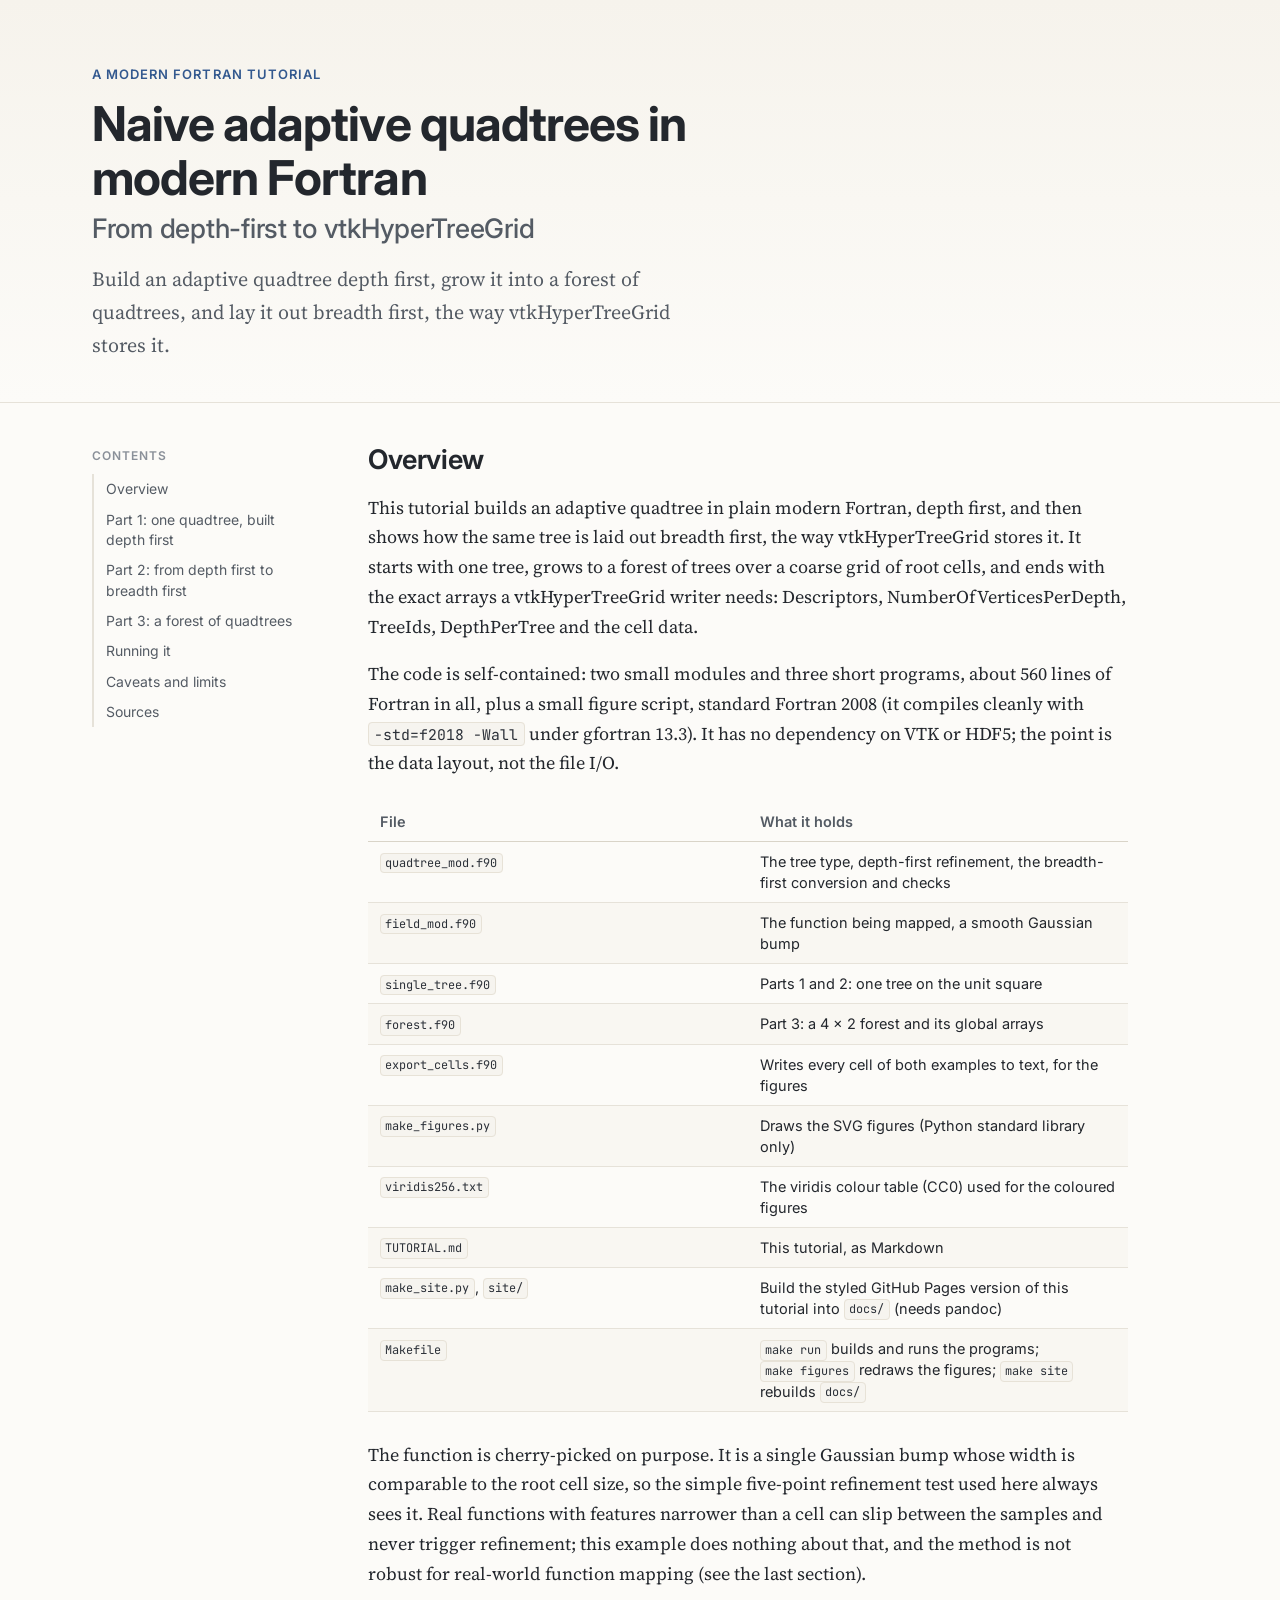
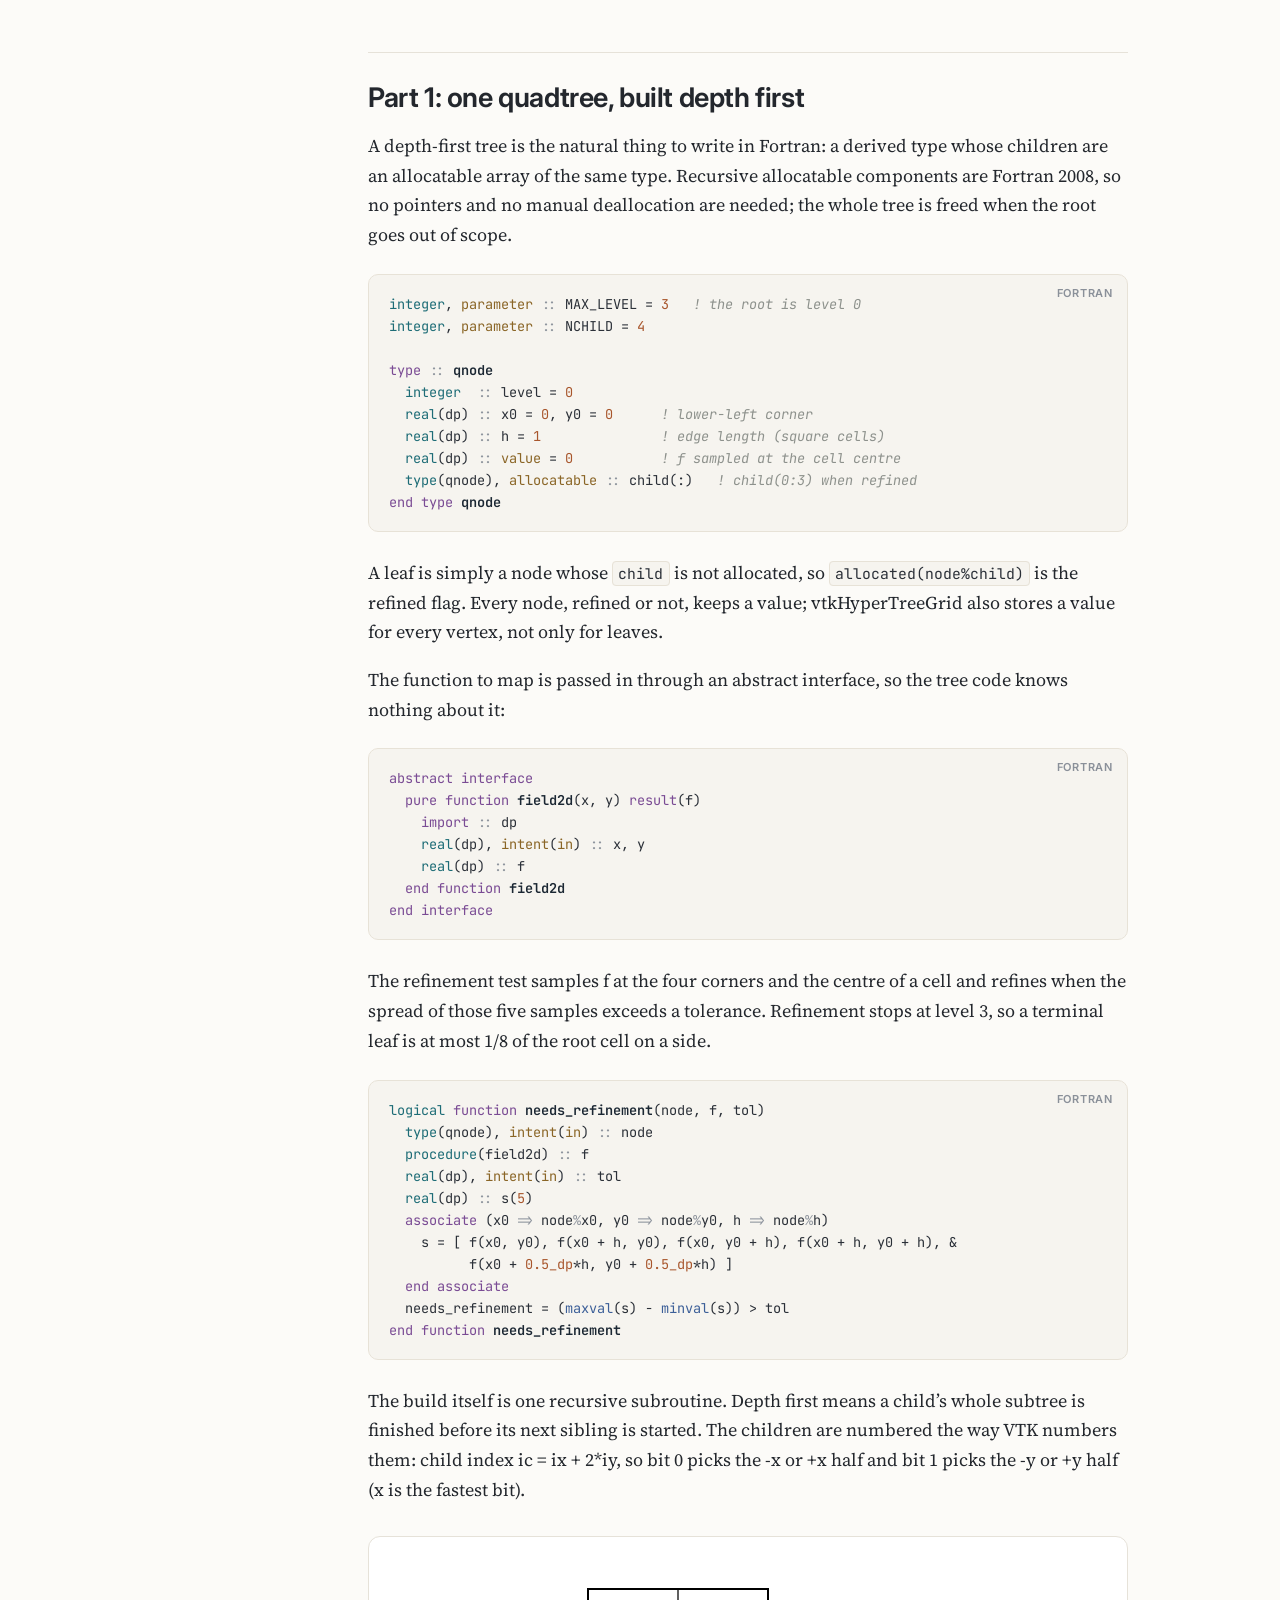
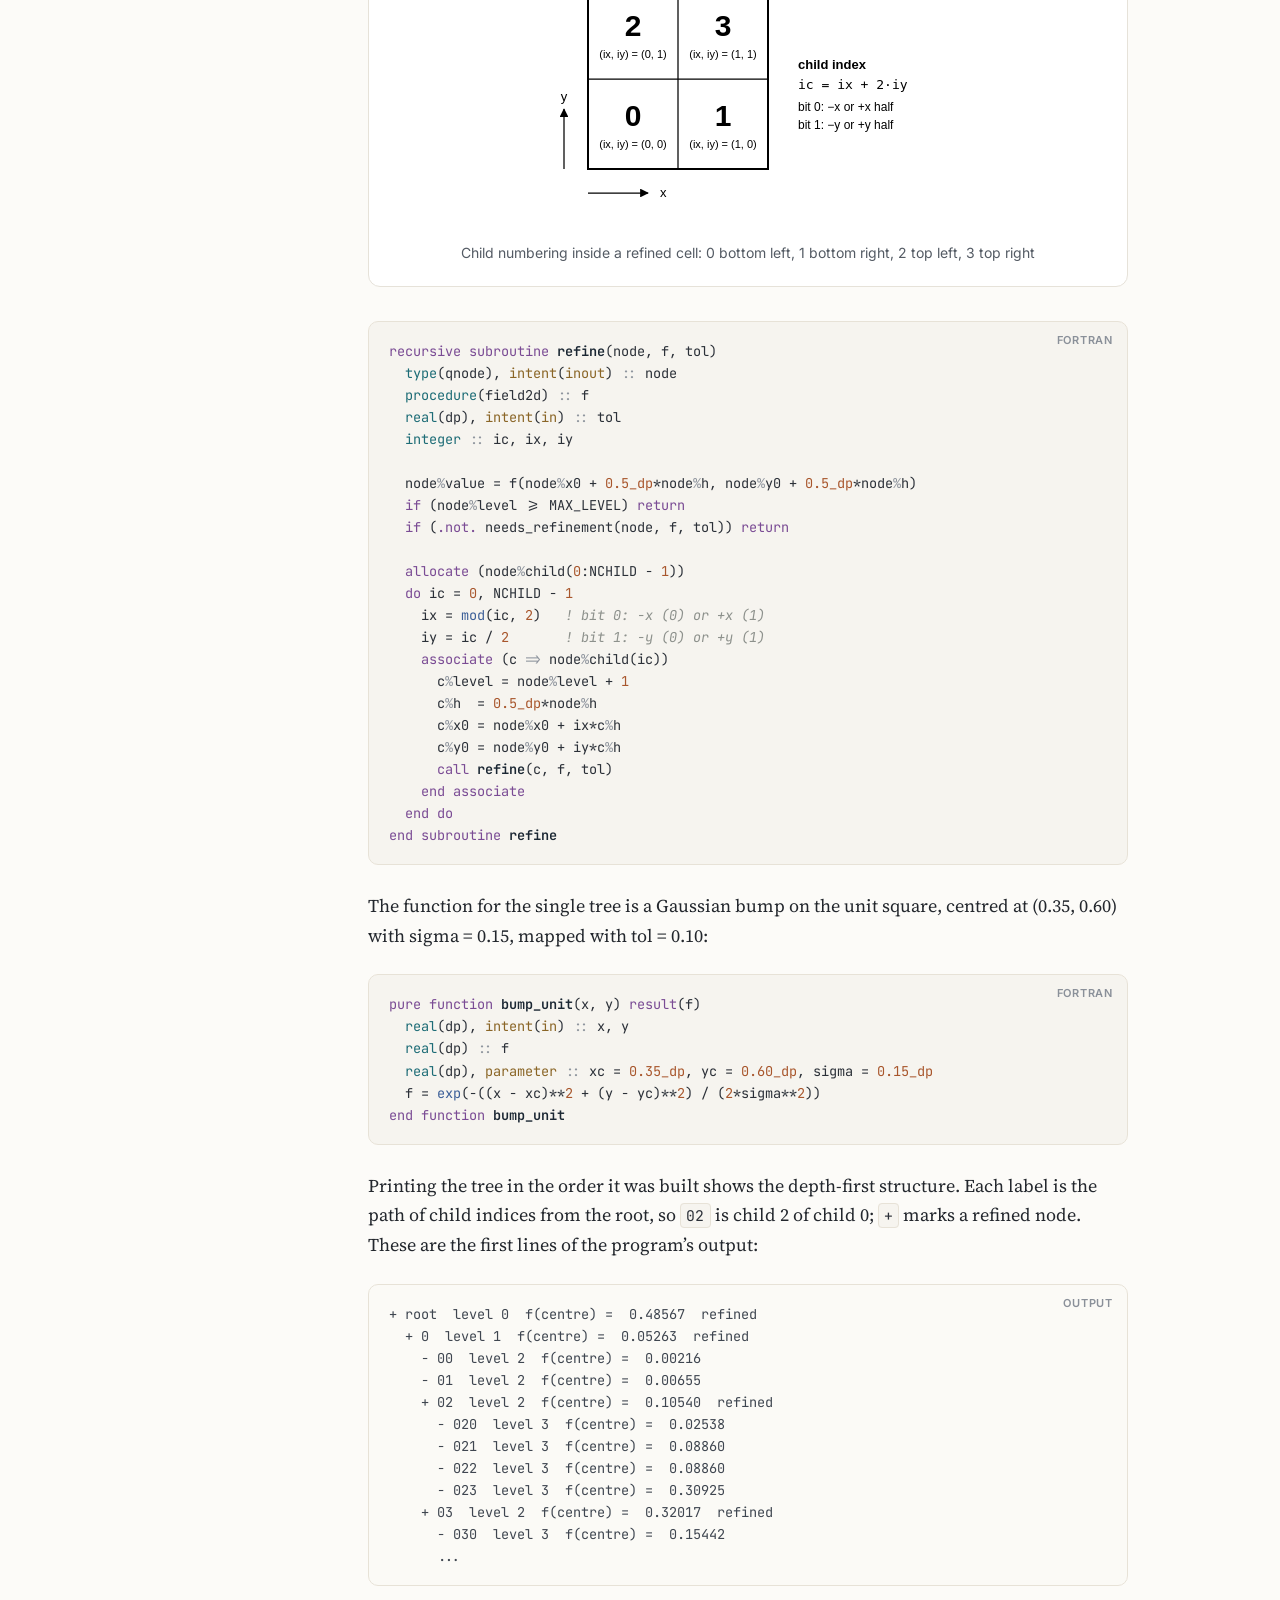
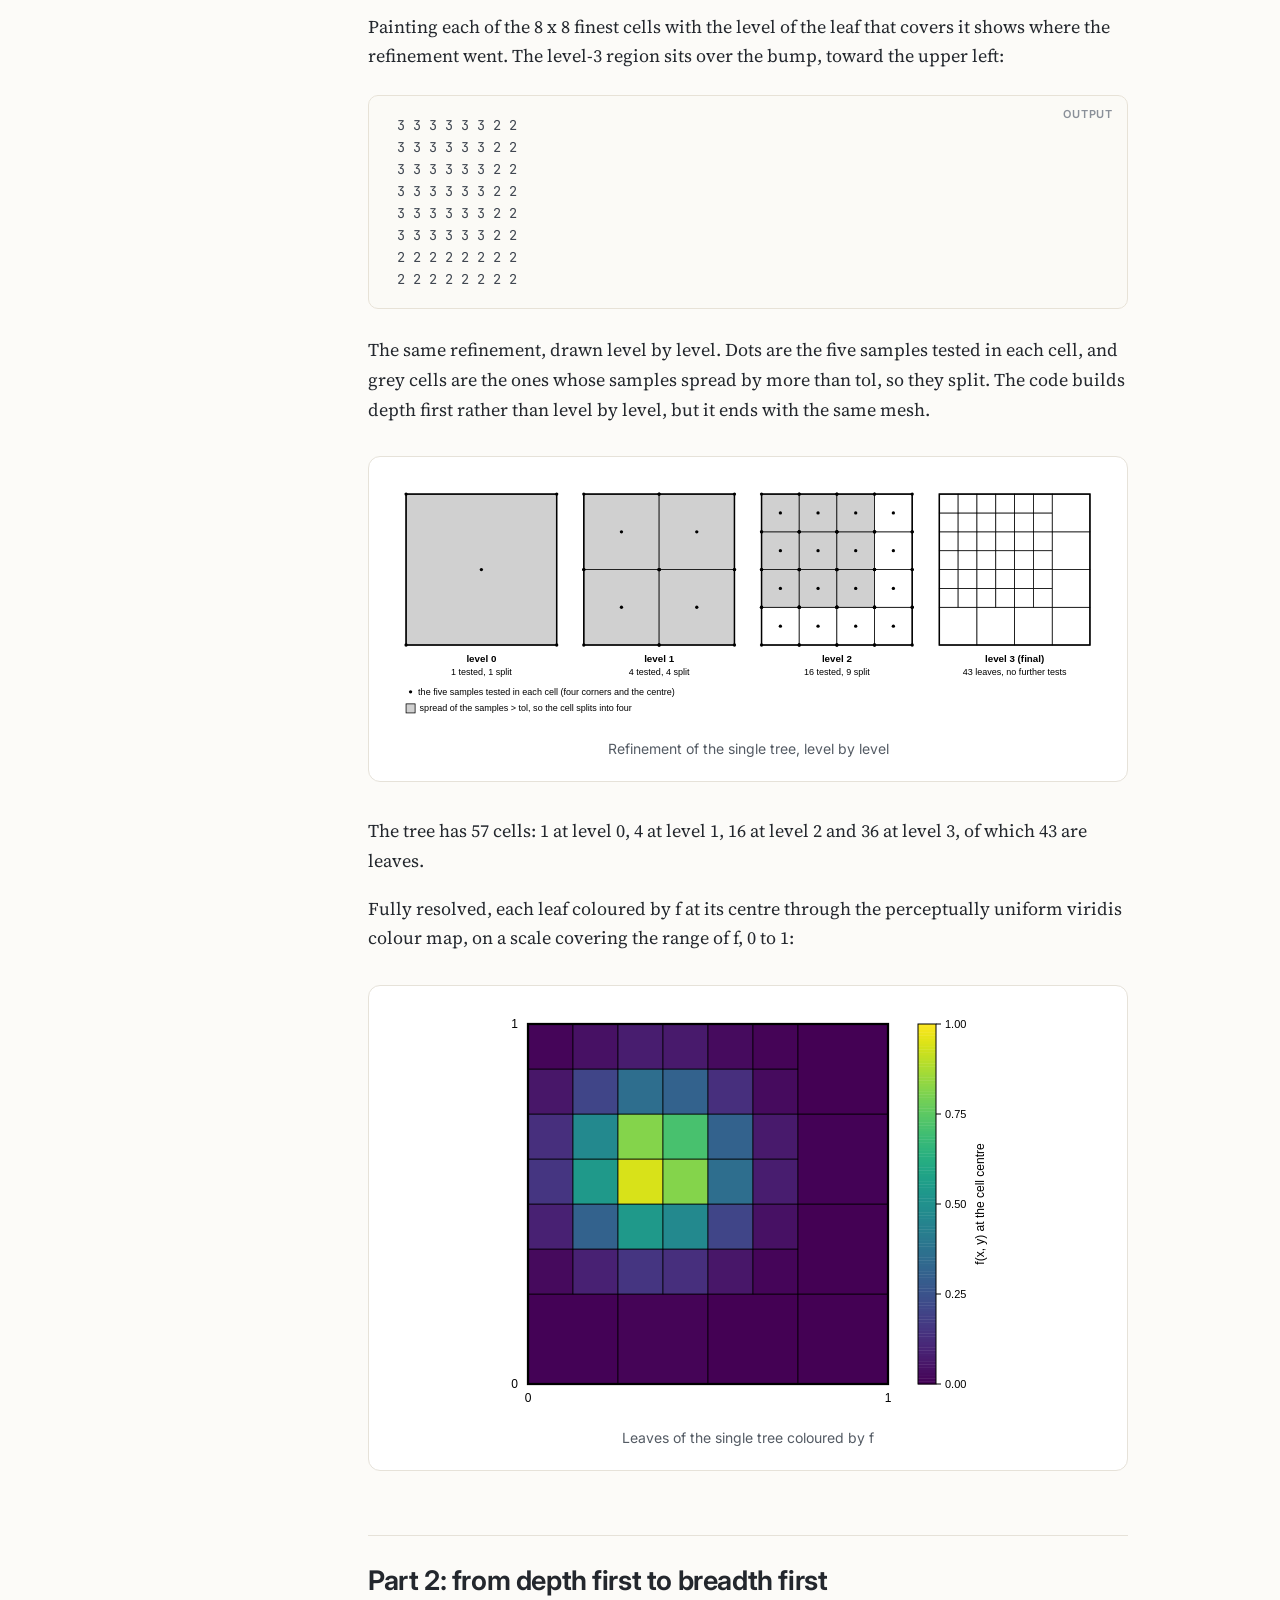
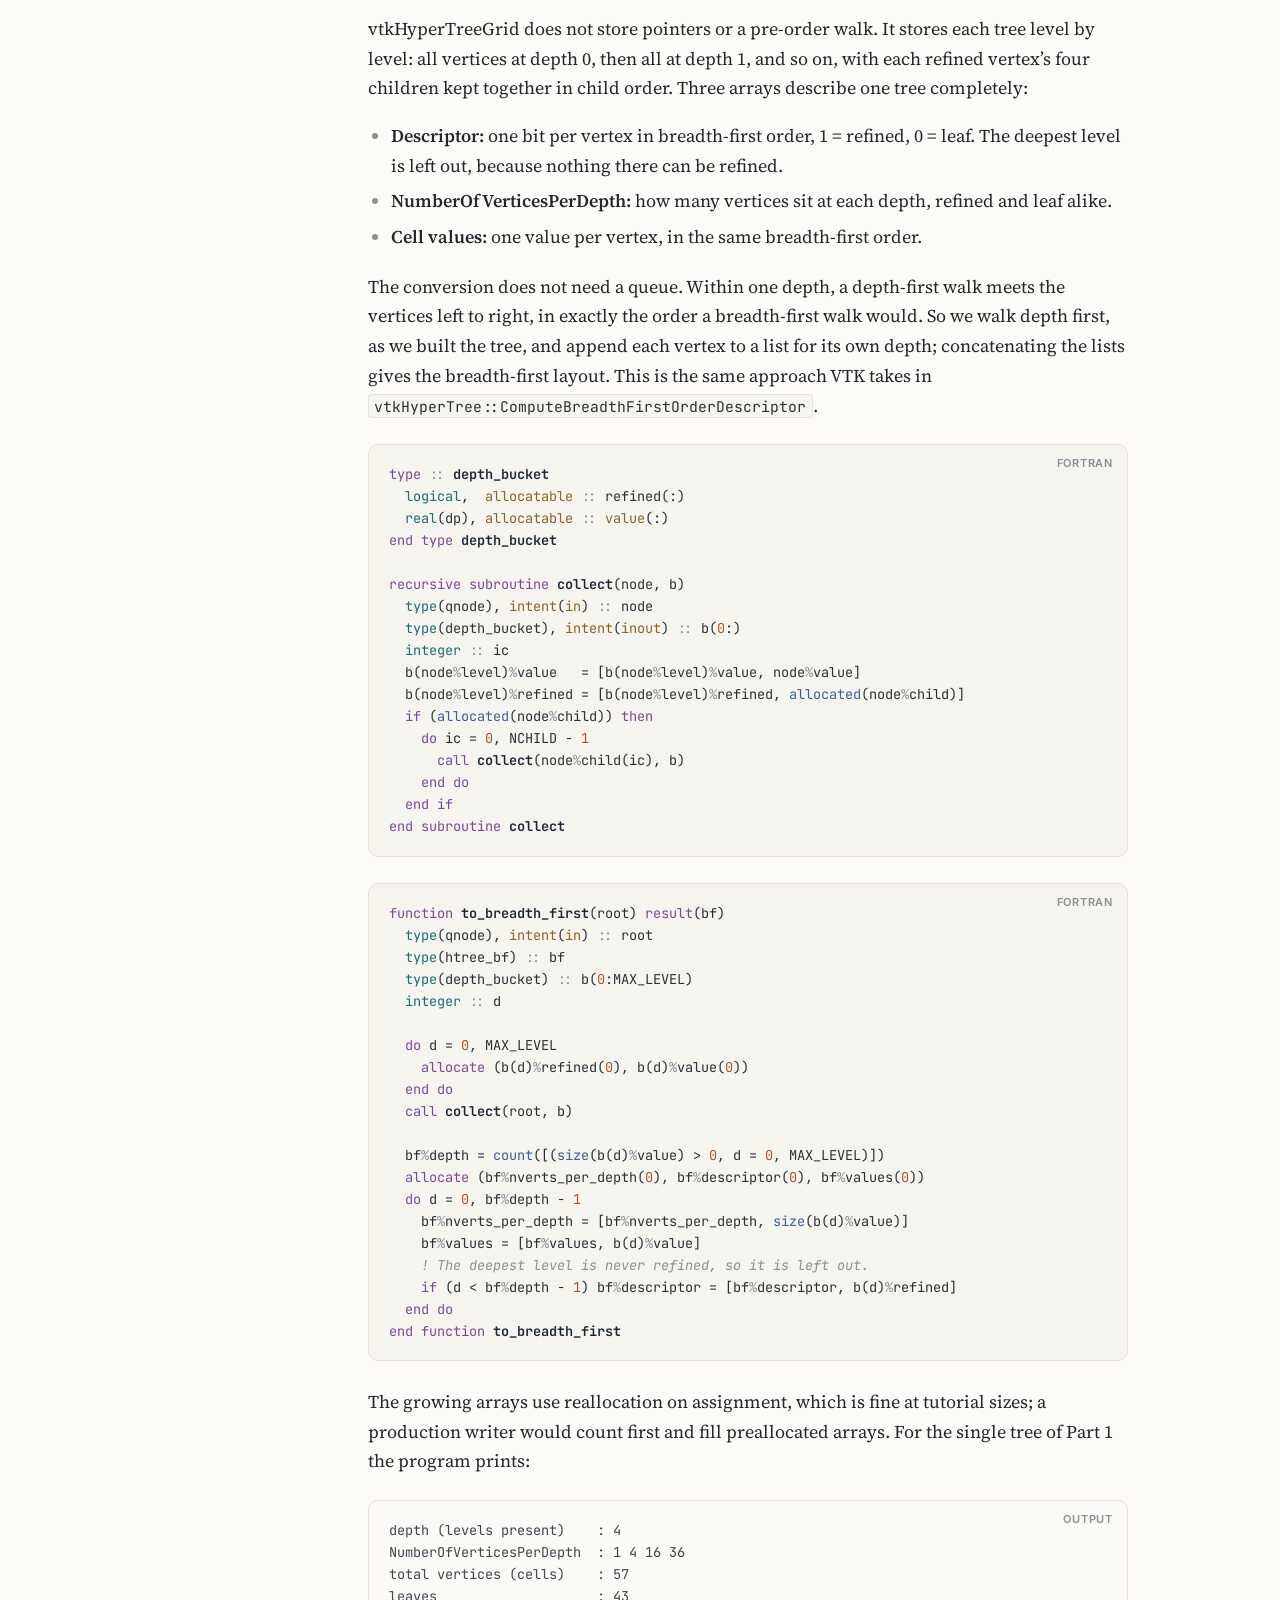
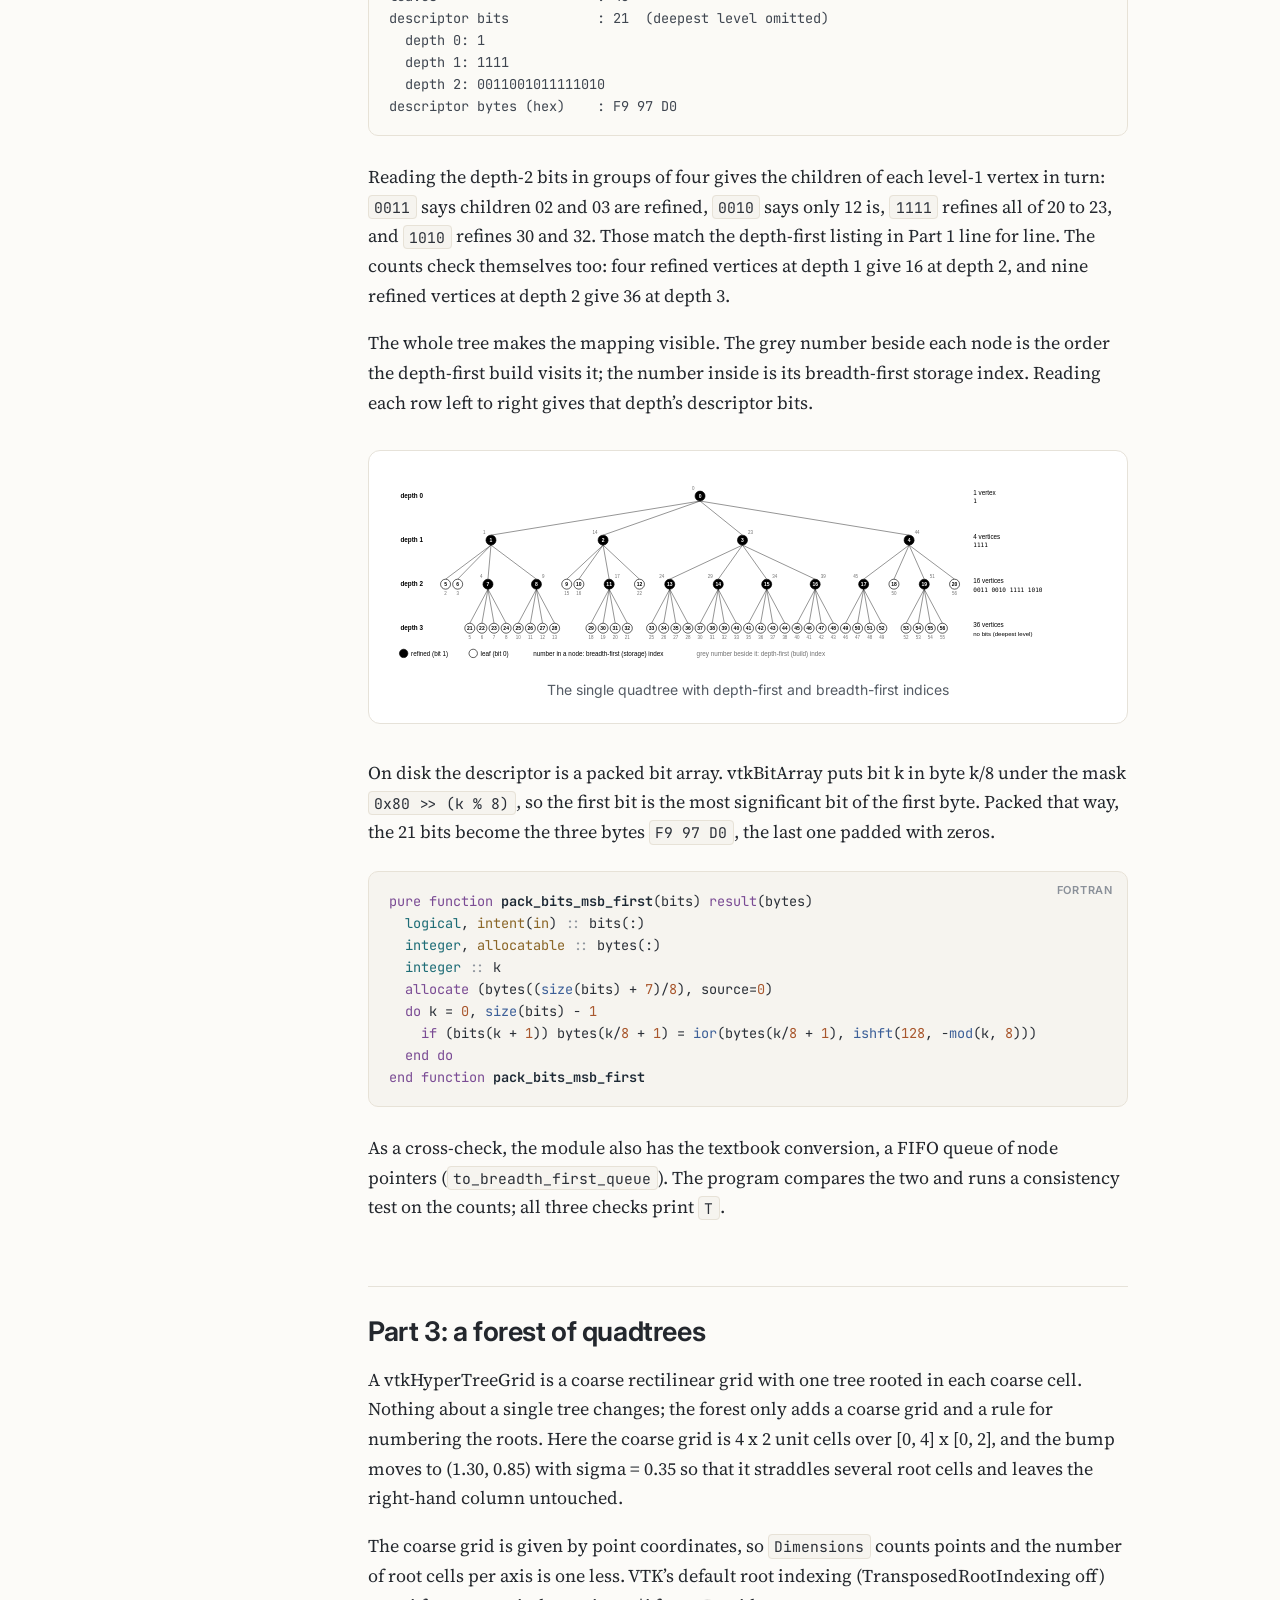
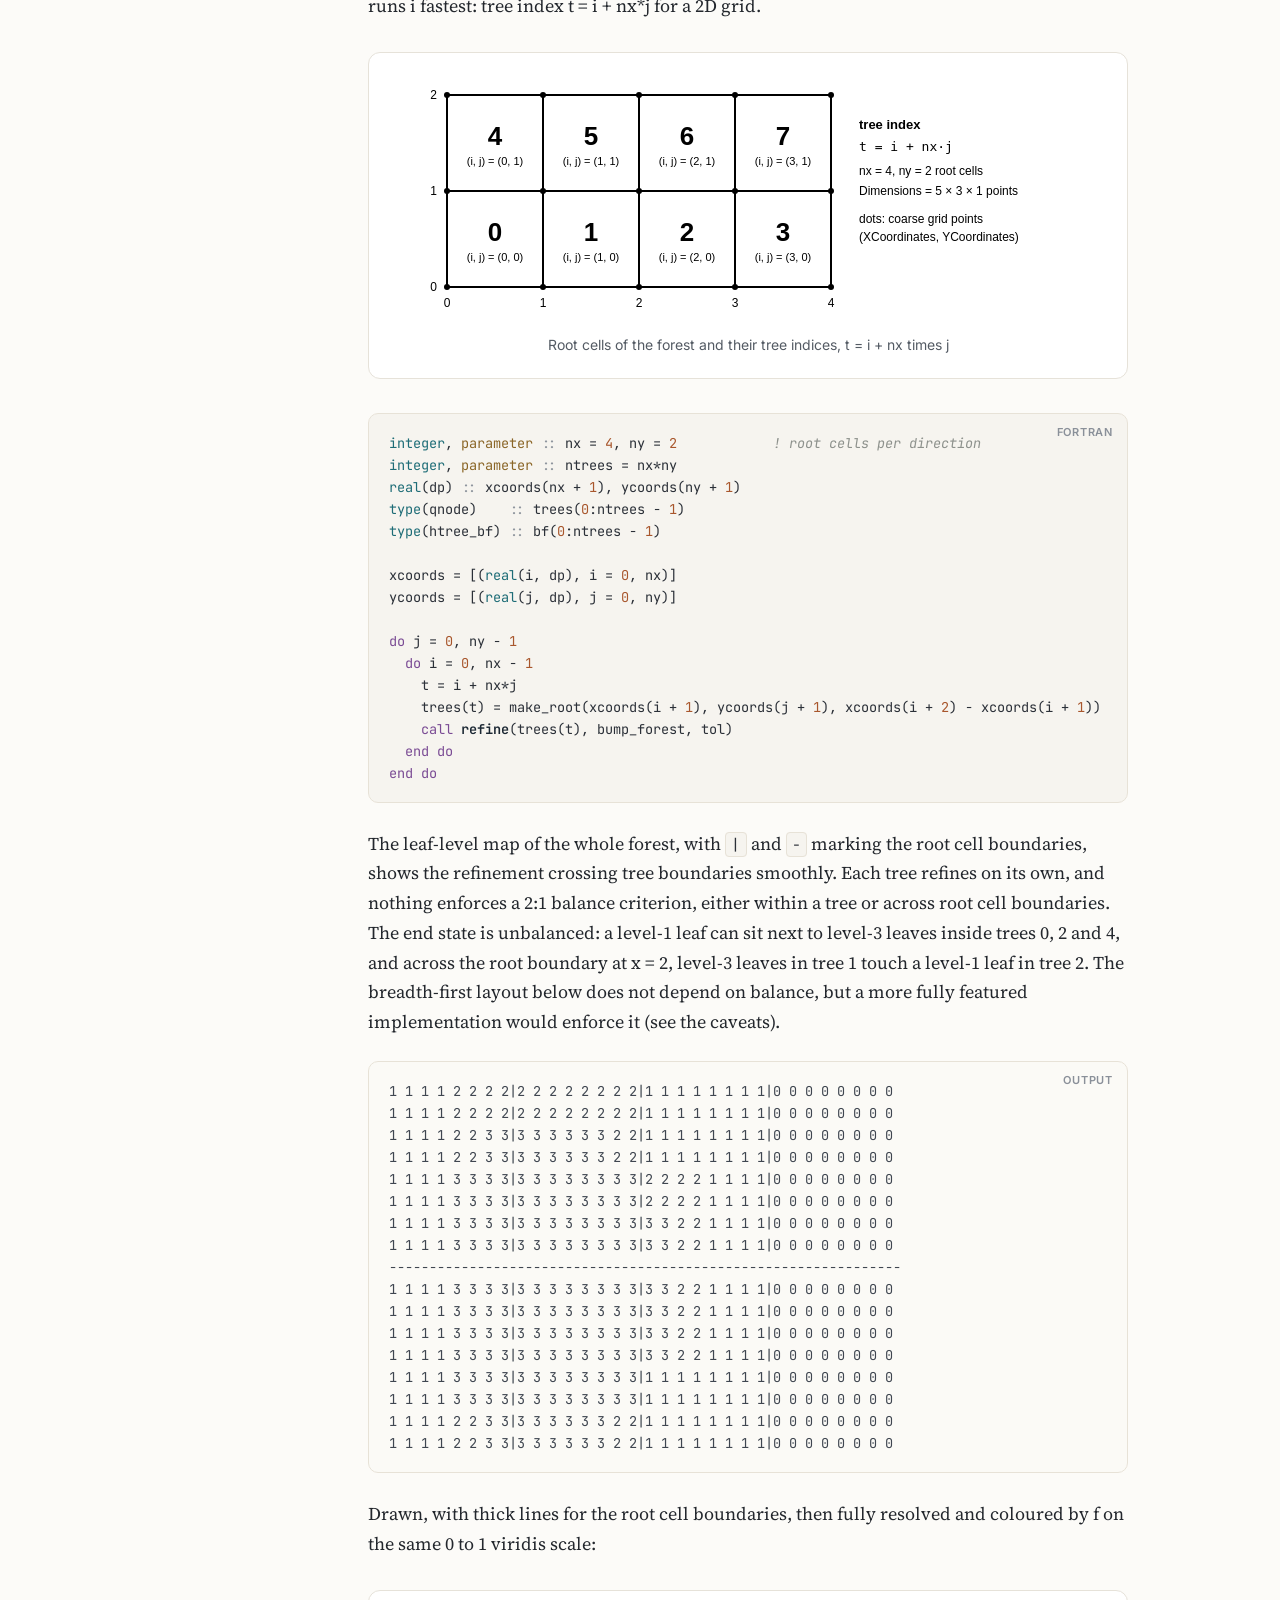
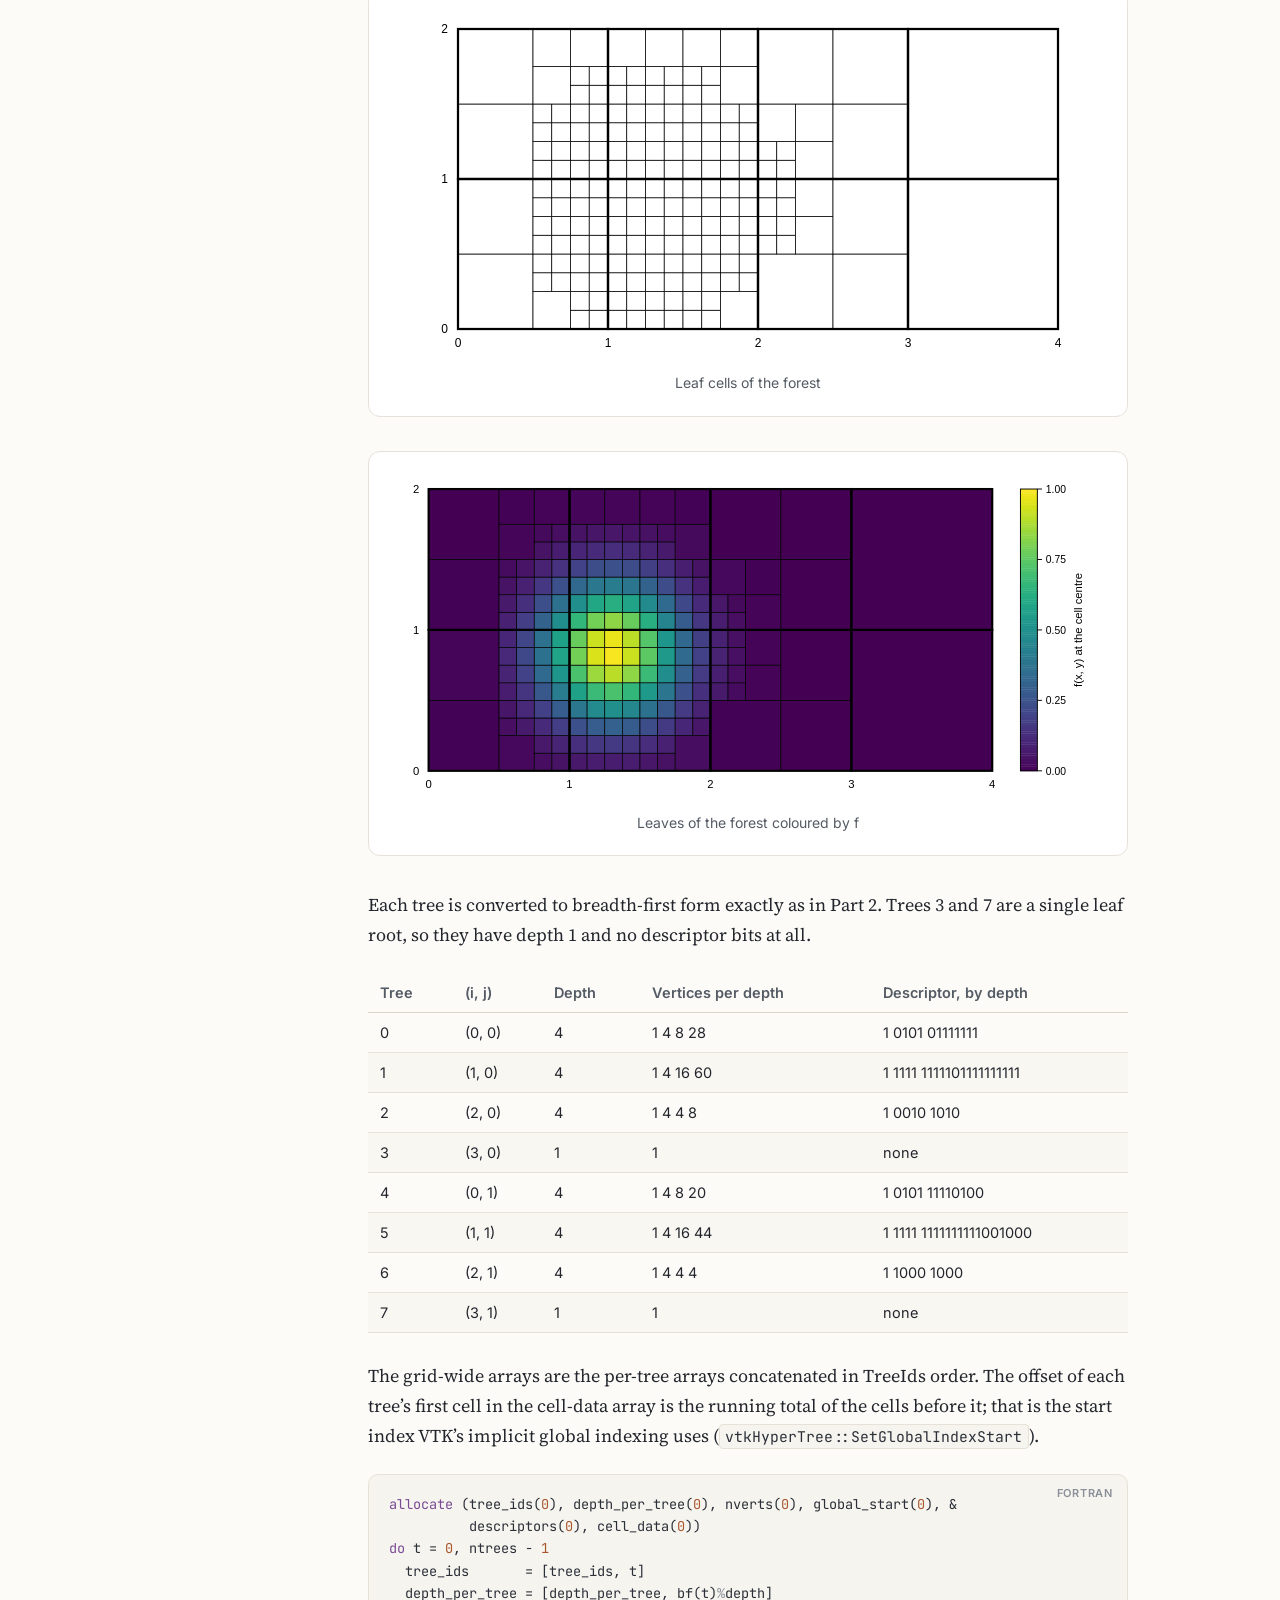
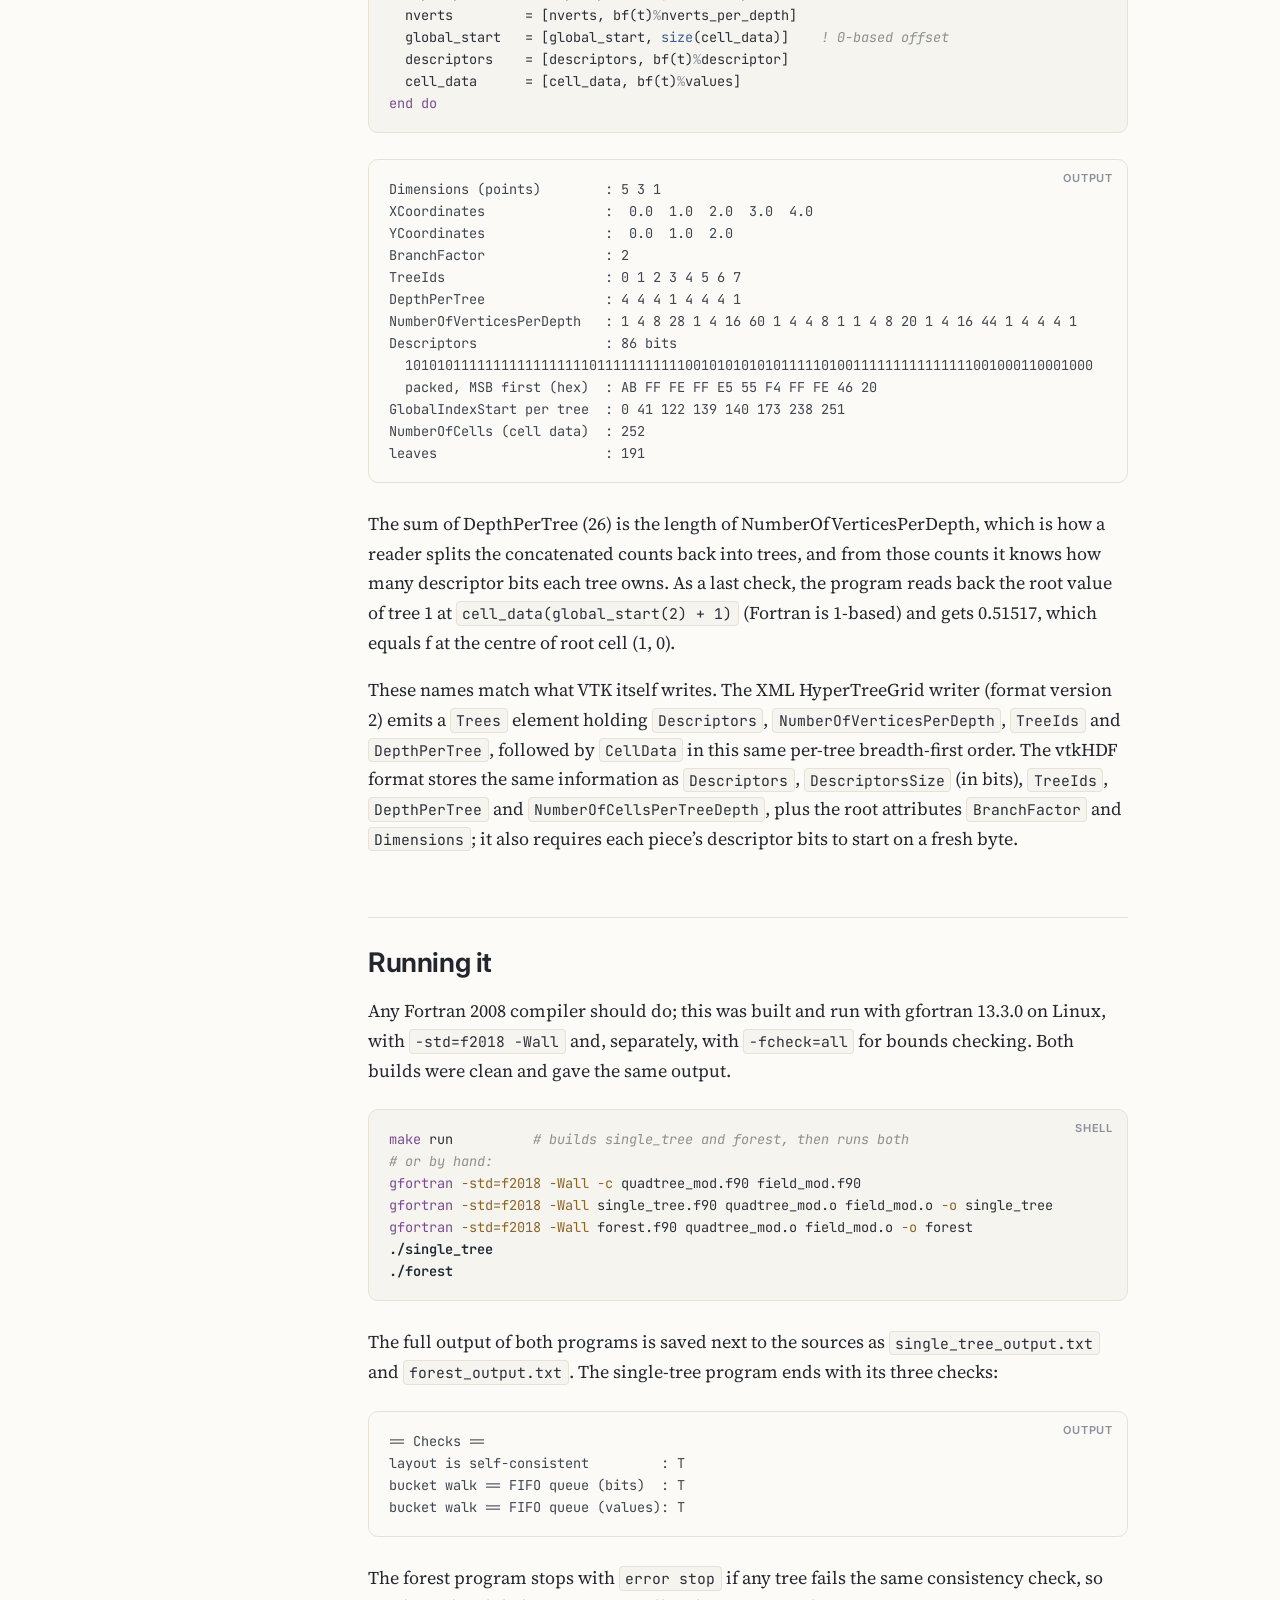
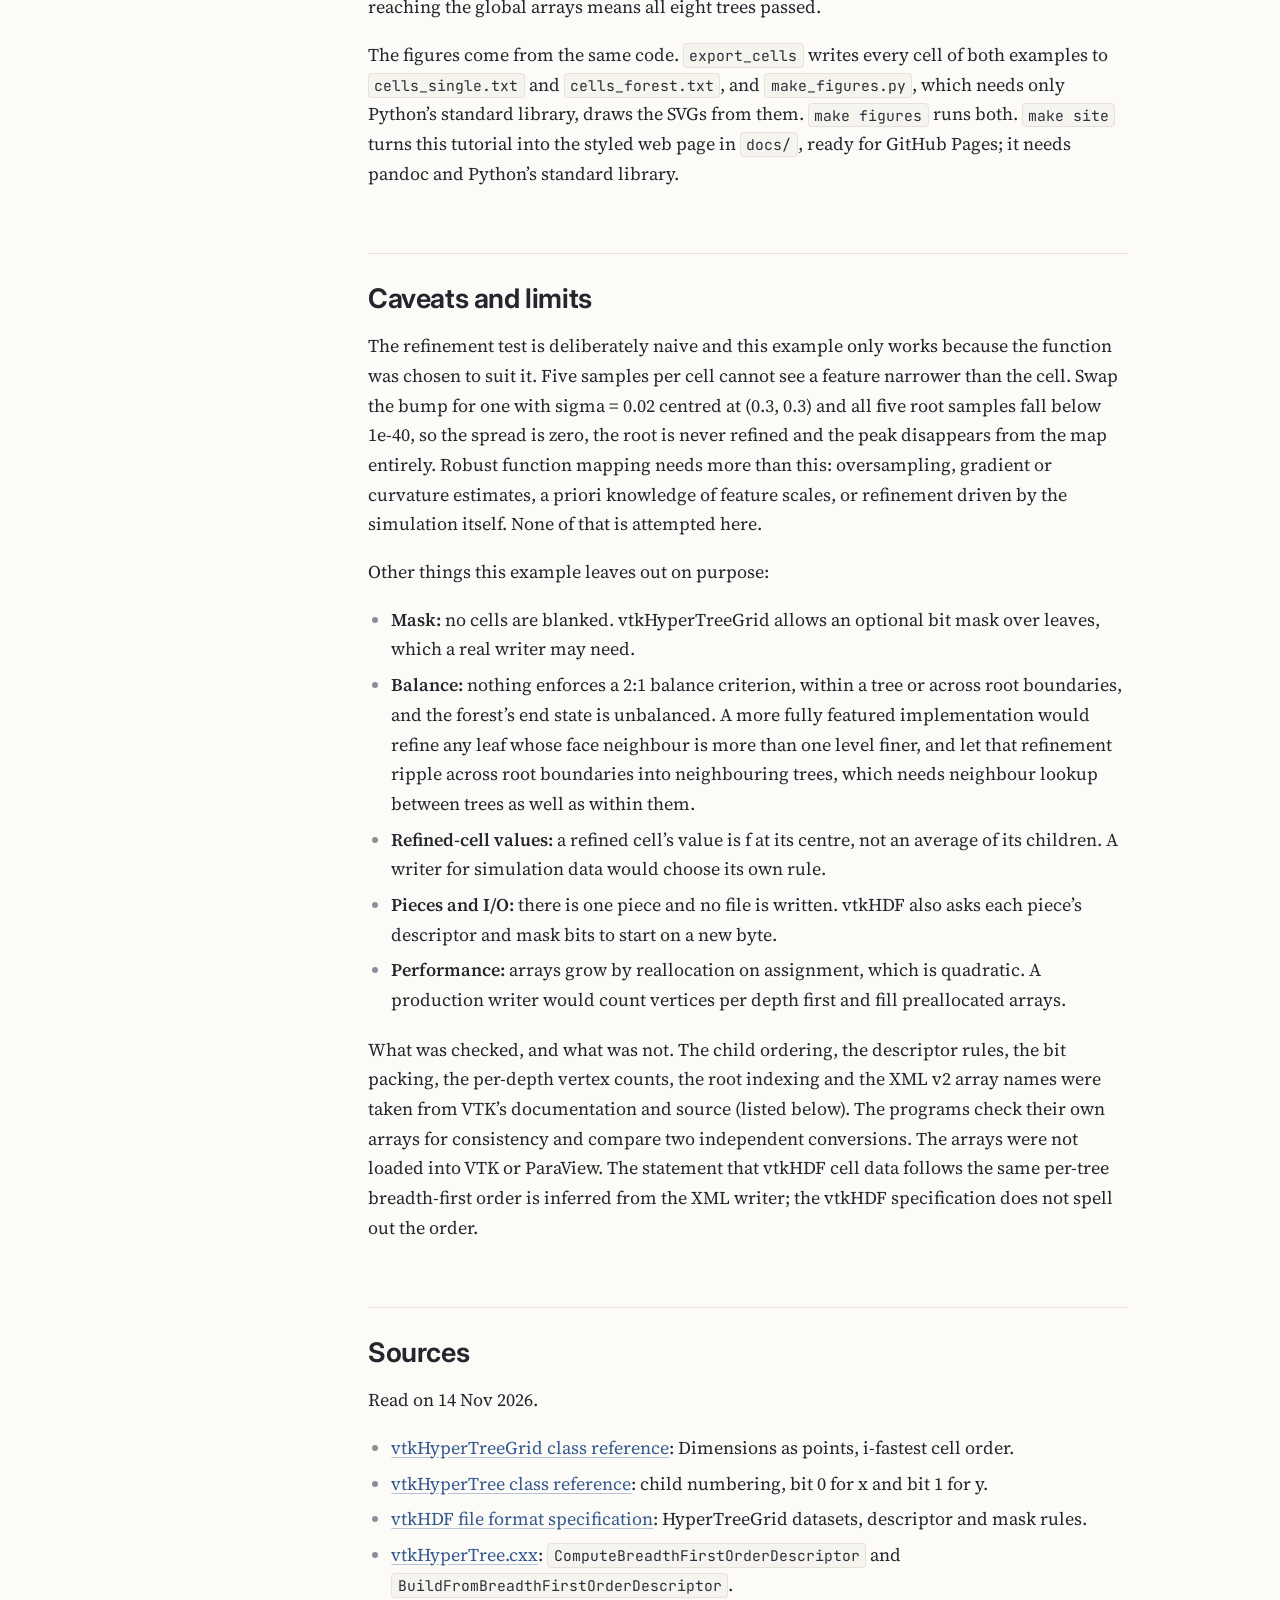
==== commit e813889d: "Retitle tutorial: Naive adaptive quadtrees in modern Fortran Co-Authored-By: Claude Opus 5.5 <norepl" ====
--- a/docs/index.html
+++ b/docs/index.html
@@ -3,7 +3,7 @@
 <head>
 <meta charset="utf-8">
 <meta name="viewport" content="width=device-width, initial-scale=1">
-<title>Adaptive quadtrees in modern Fortran: from depth-first to
+<title>Naive adaptive quadtrees in modern Fortran: from depth-first to
 vtkhypertreegrid</title>
 <meta name="description" content="Build an adaptive quadtree depth
 first, grow it into a forest of quadtrees, and lay it out breadth first,
@@ -17,8 +17,9 @@
 <header class="masthead">
   <div class="masthead-inner">
     <p class="kicker">A modern Fortran tutorial</p>
-    <h1>Adaptive quadtrees in modern Fortran<span class="subtitle">From
-depth-first to vtkHyperTreeGrid</span></h1>
+    <h1>Naive adaptive quadtrees in modern
+Fortran<span class="subtitle">From depth-first to
+vtkHyperTreeGrid</span></h1>
     <p class="lede">Build an adaptive quadtree depth first, grow it into
 a forest of quadtrees, and lay it out breadth first, the way
 vtkHyperTreeGrid stores it.</p>
--- a/docs/style.css
+++ b/docs/style.css
@@ -1,4 +1,4 @@
-/* Adaptive quadtrees in modern Fortran: a light, quiet theme. */
+/* Naive adaptive quadtrees in modern Fortran: a light, quiet theme. */
 
 :root {
   --page: #fcfbf8;
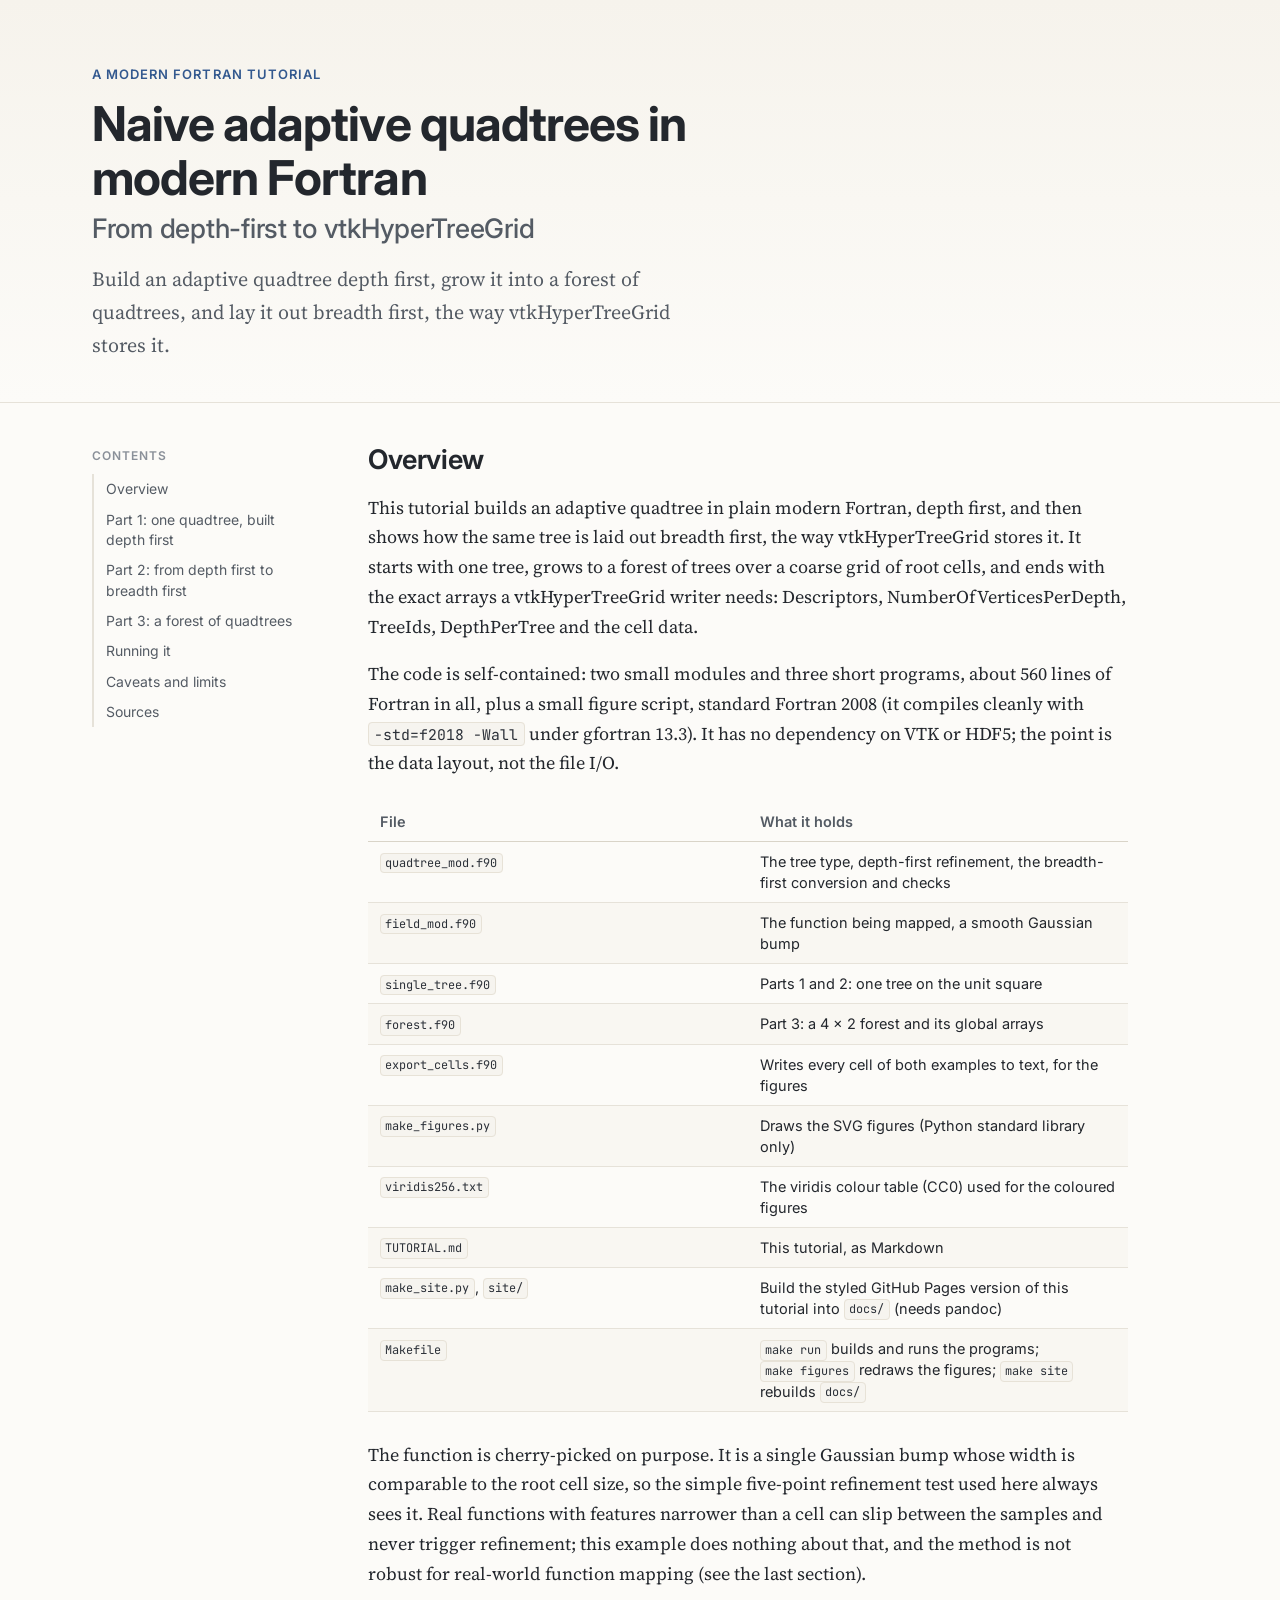
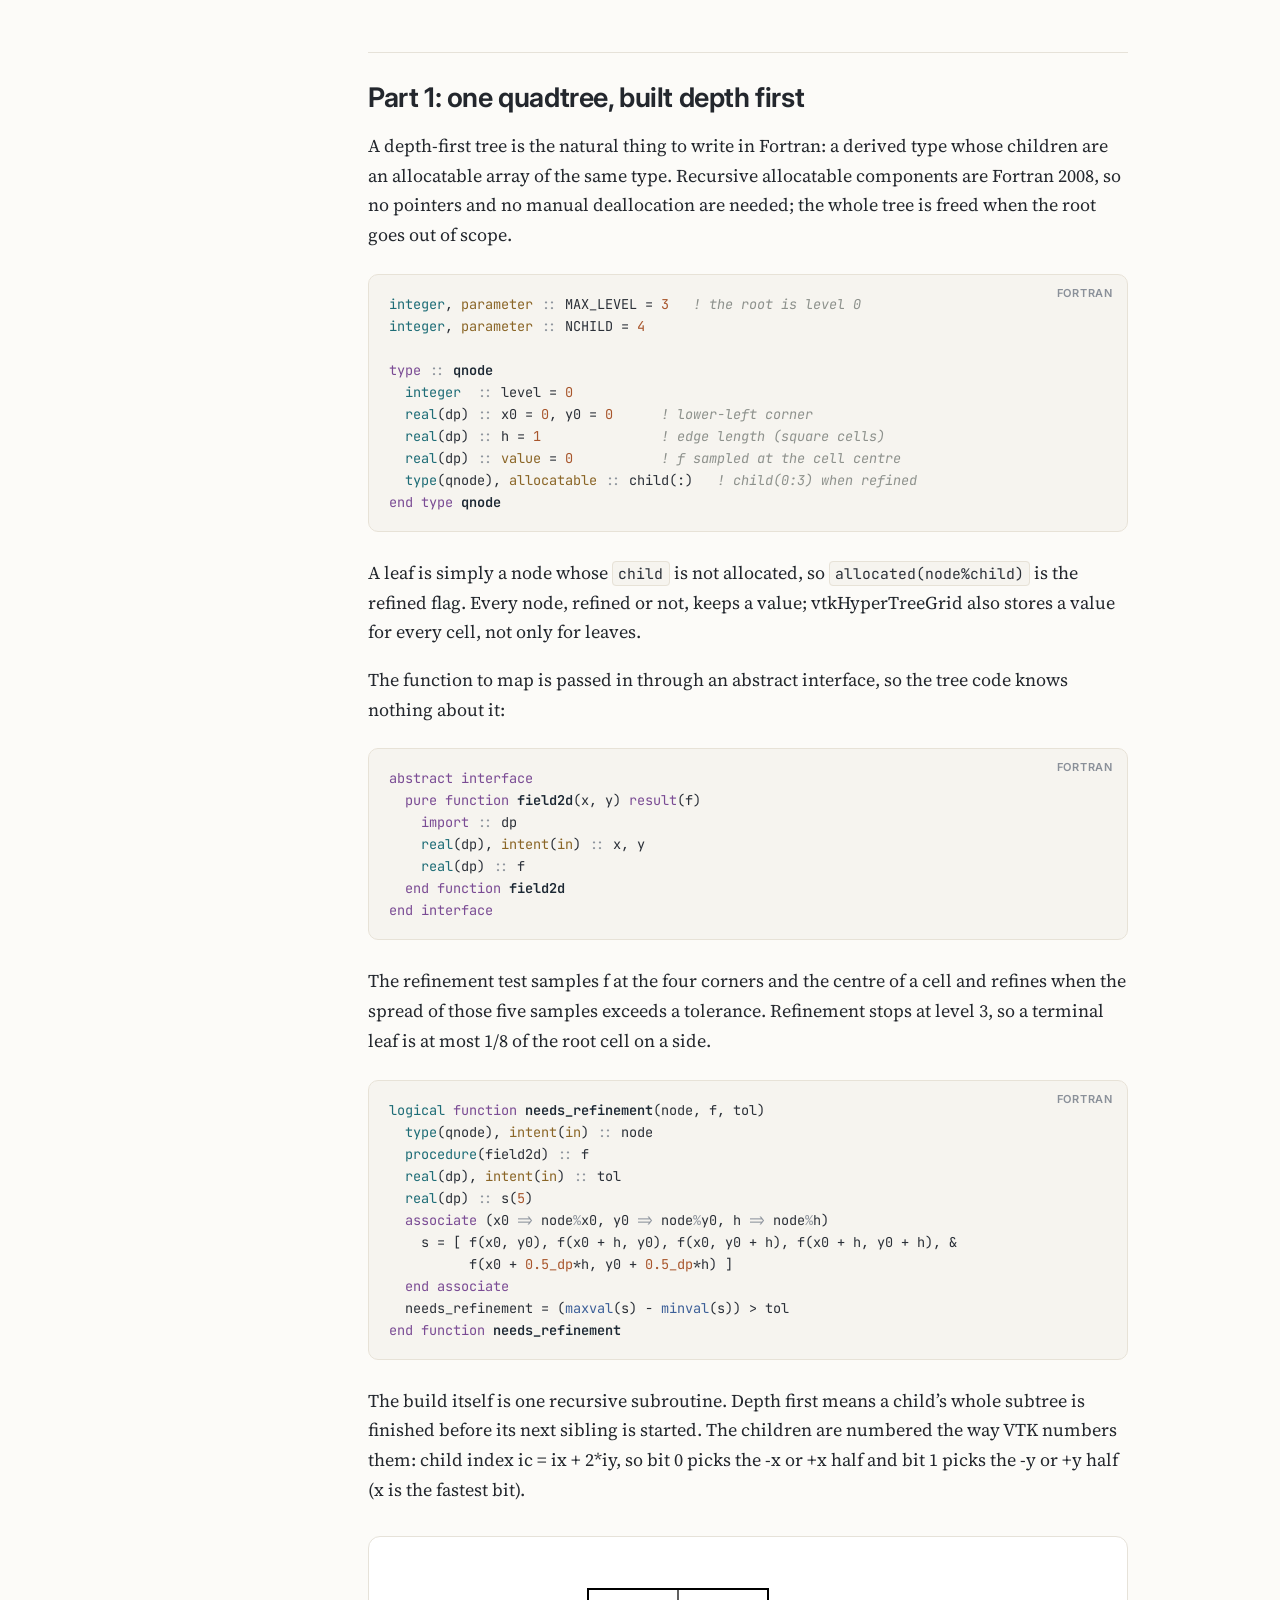
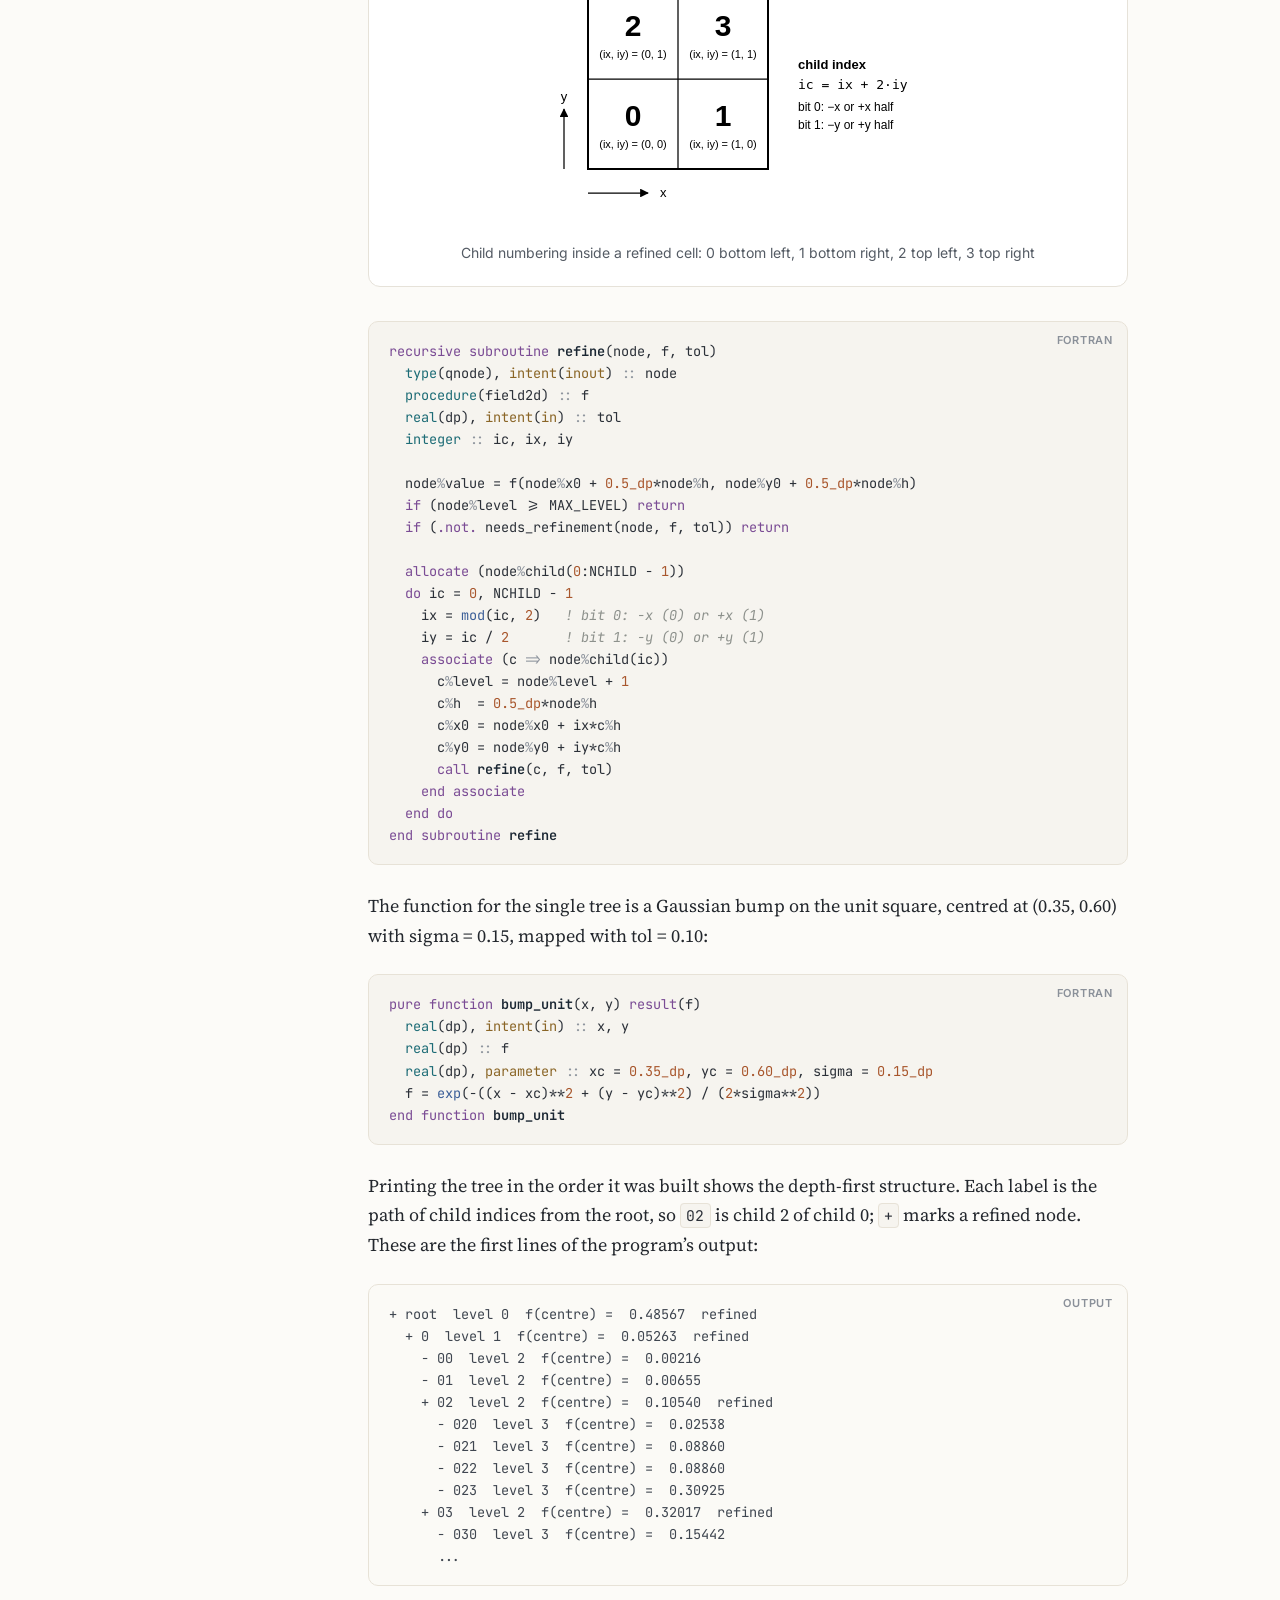
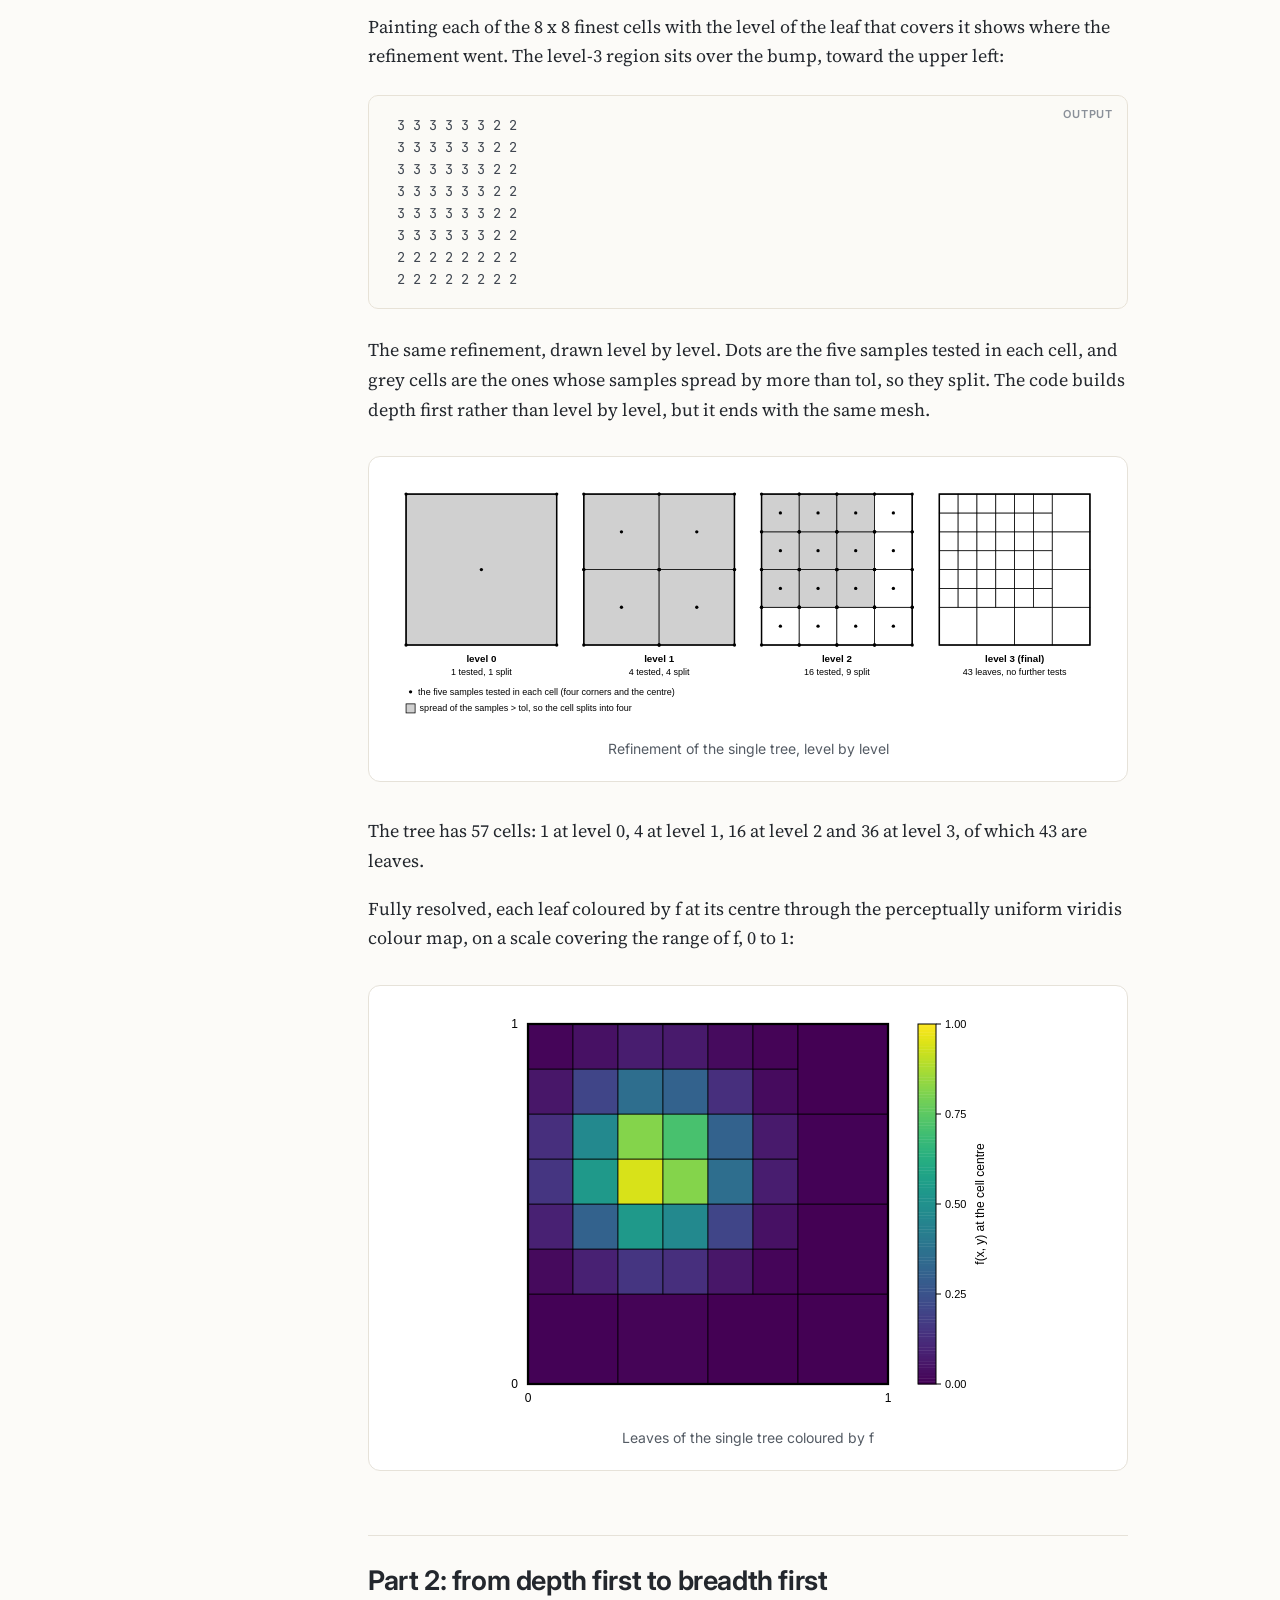
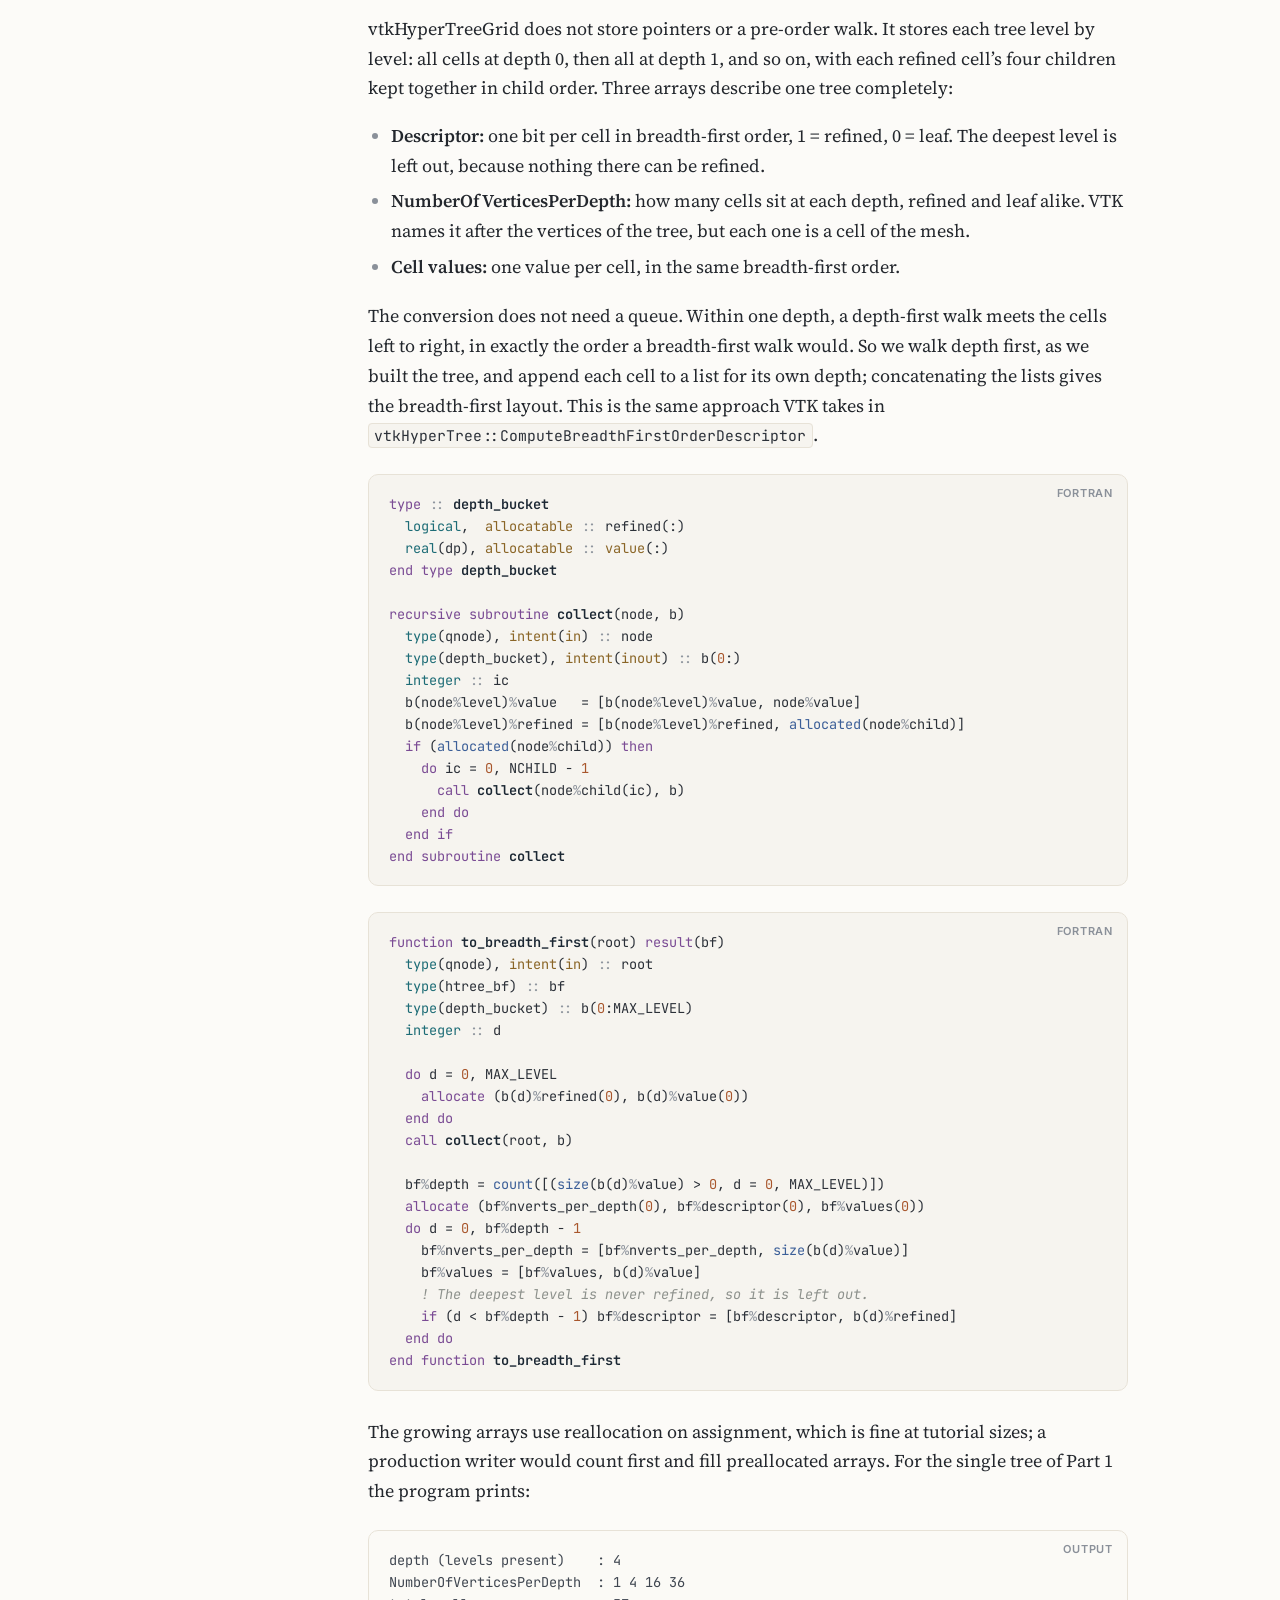
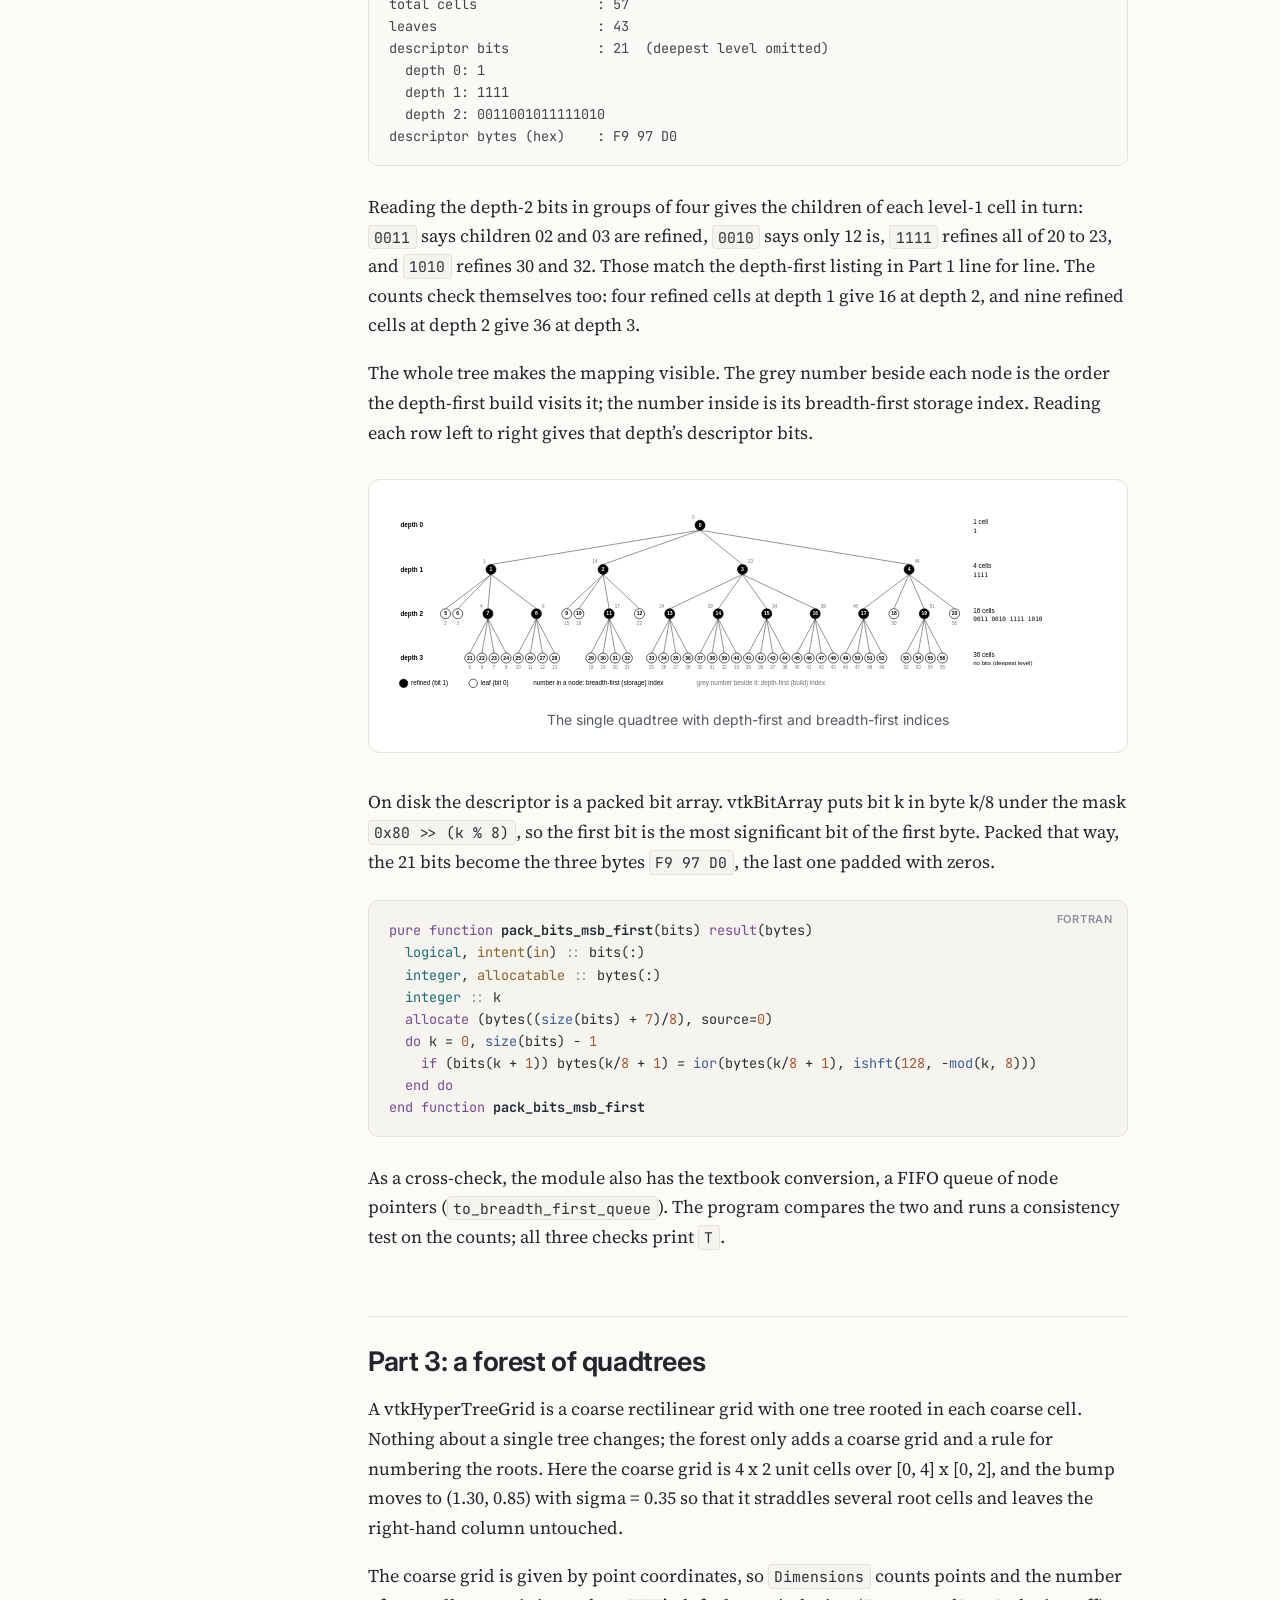
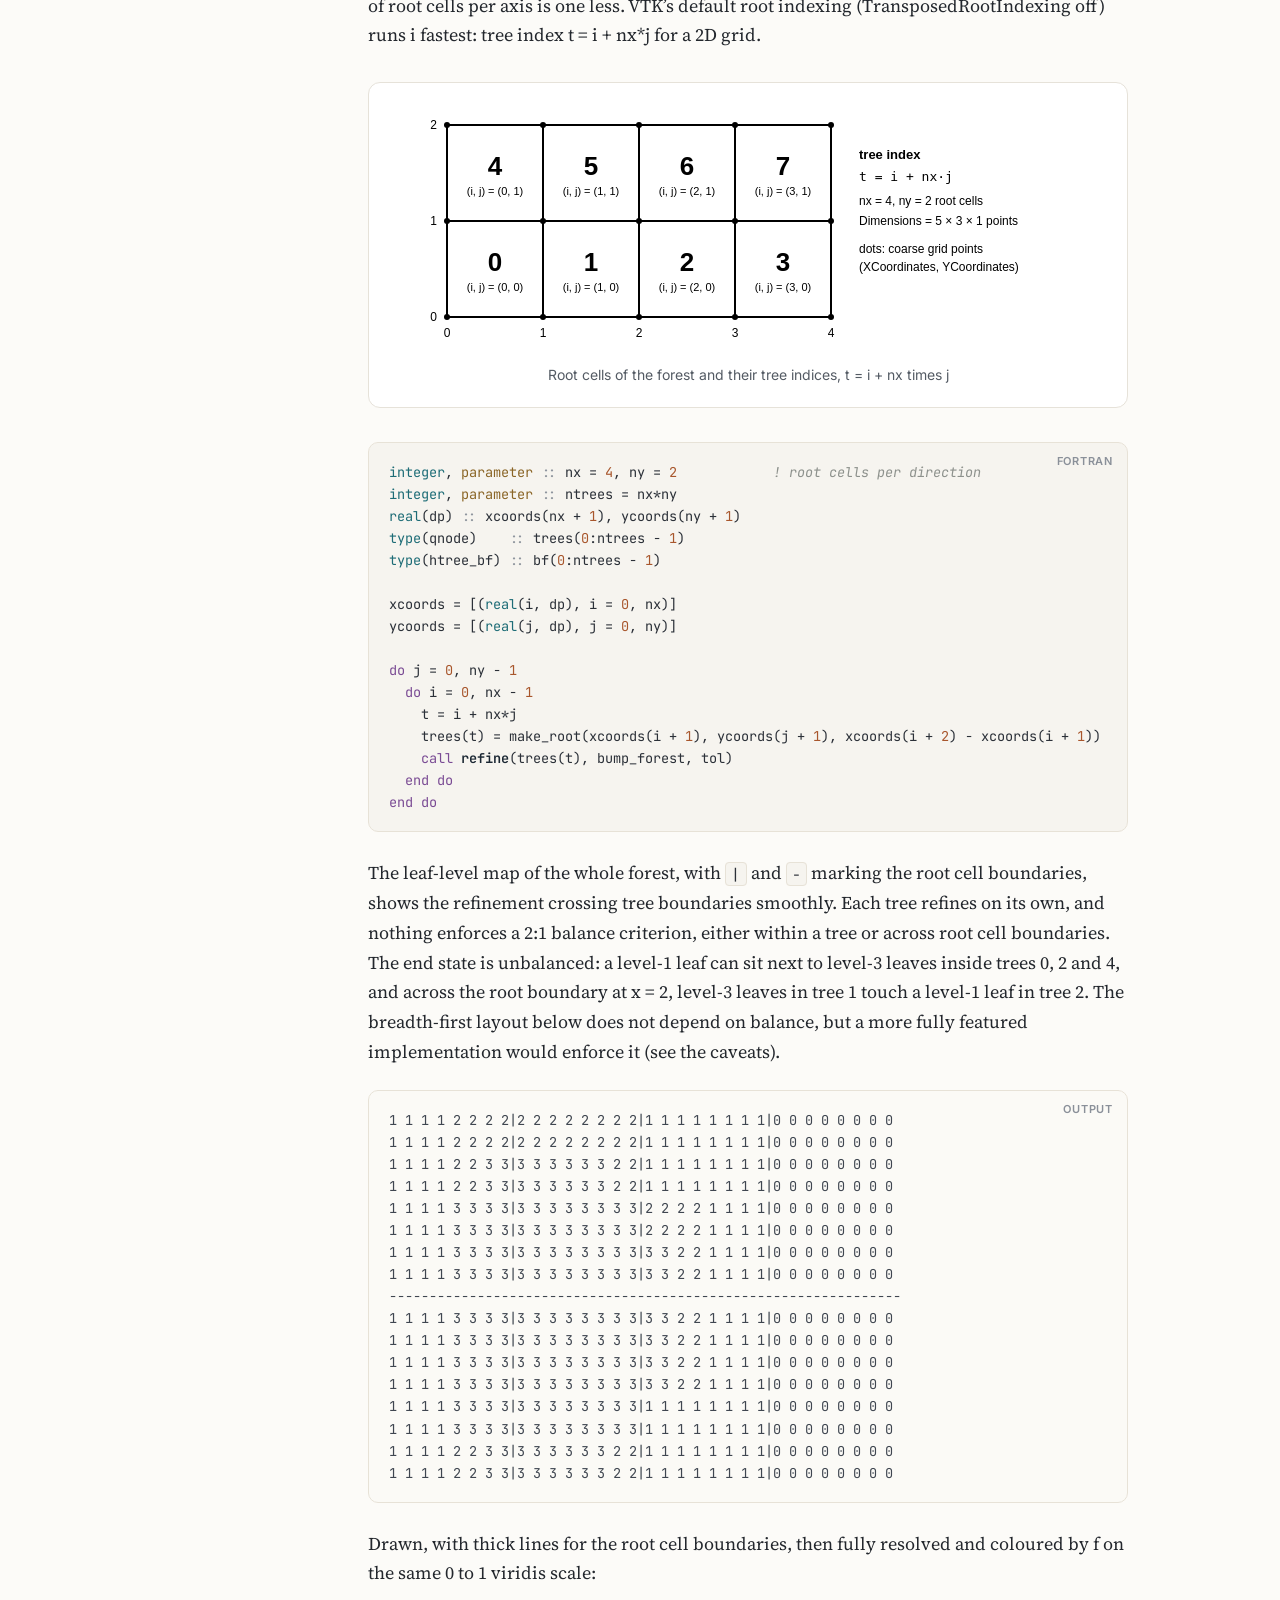
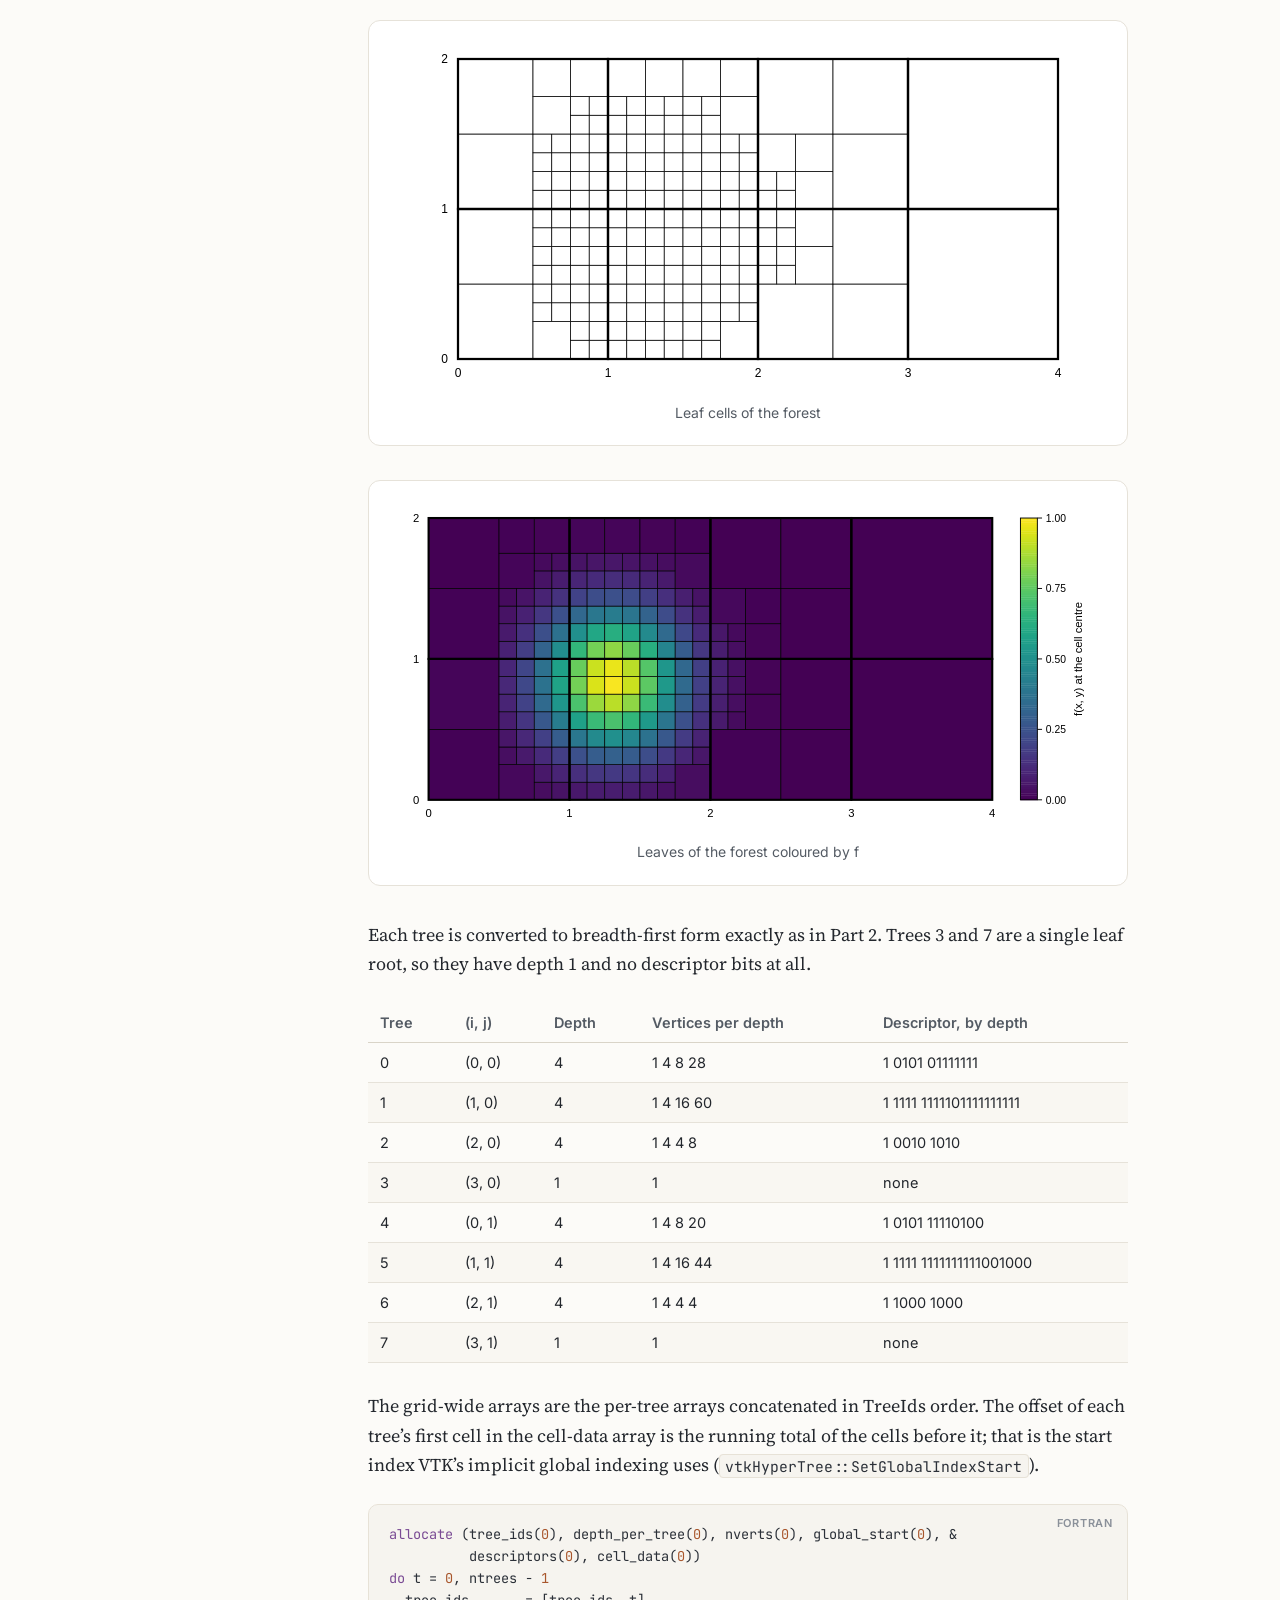
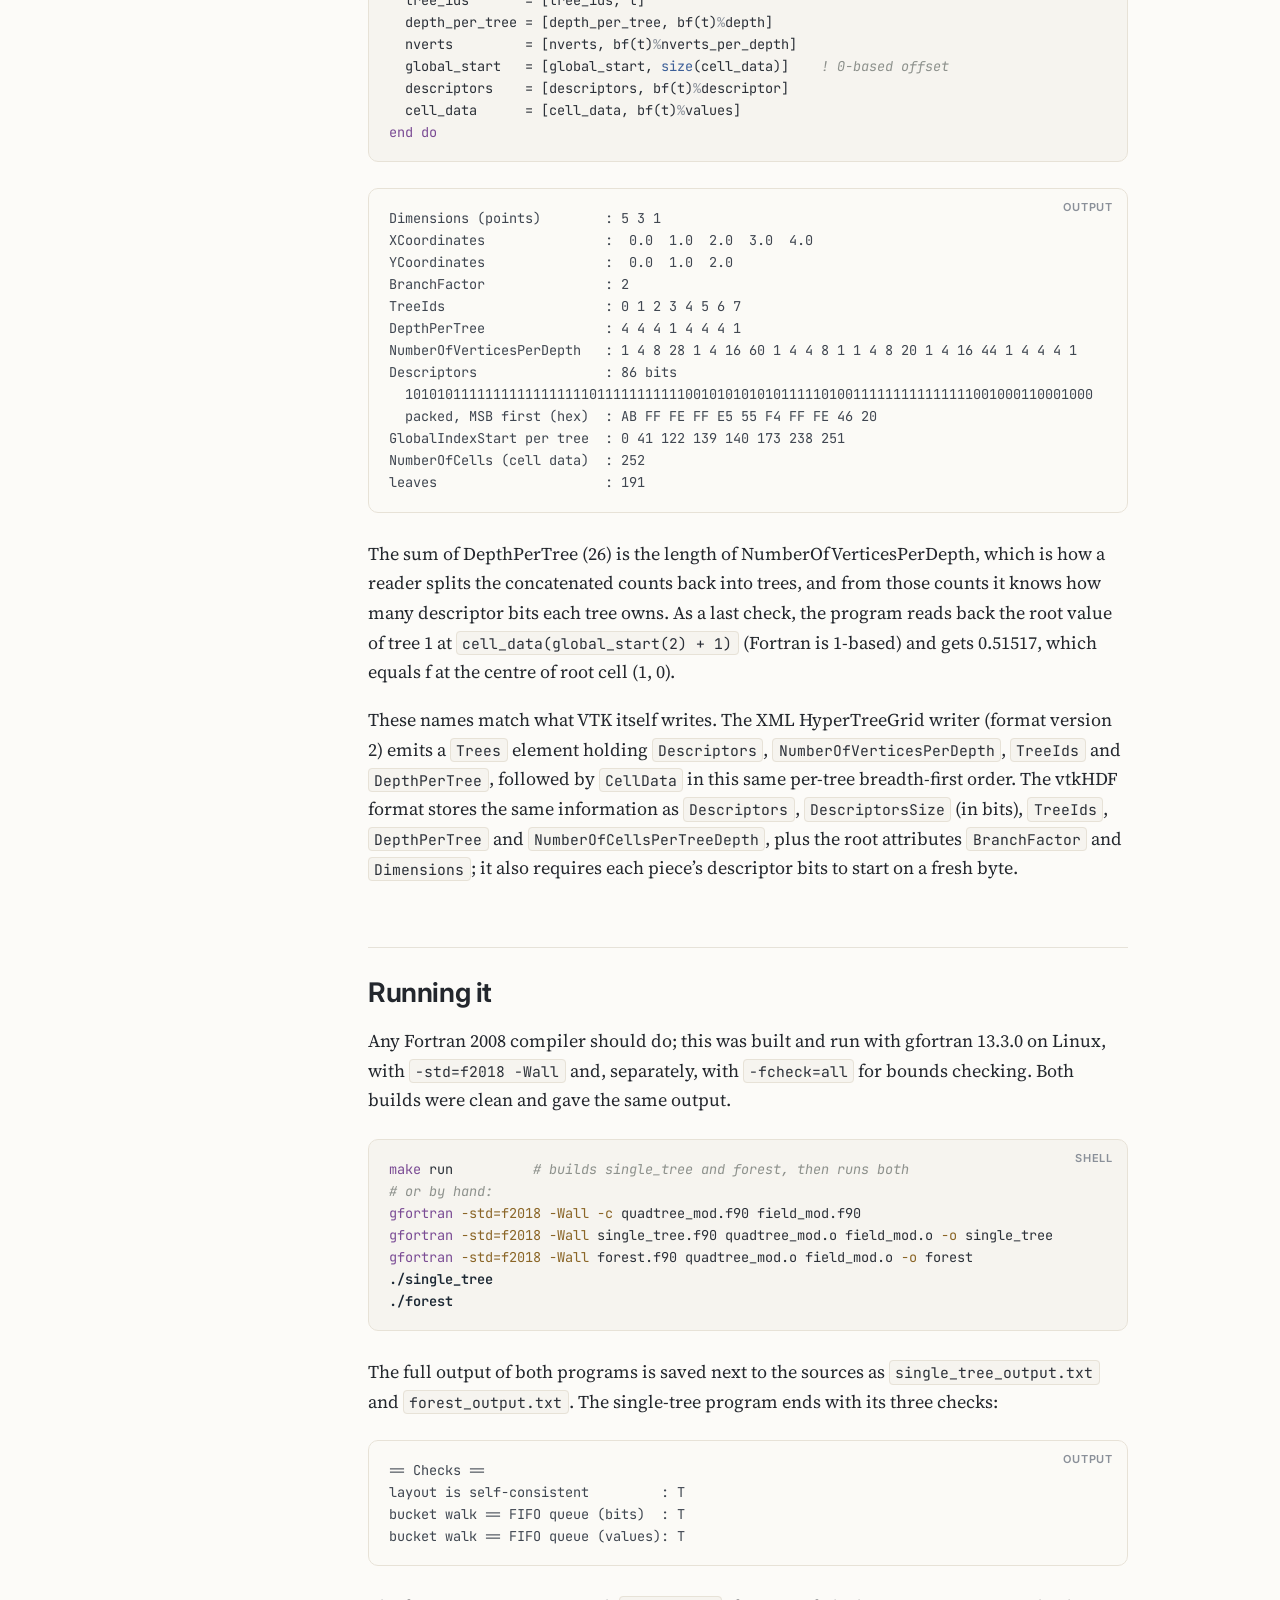
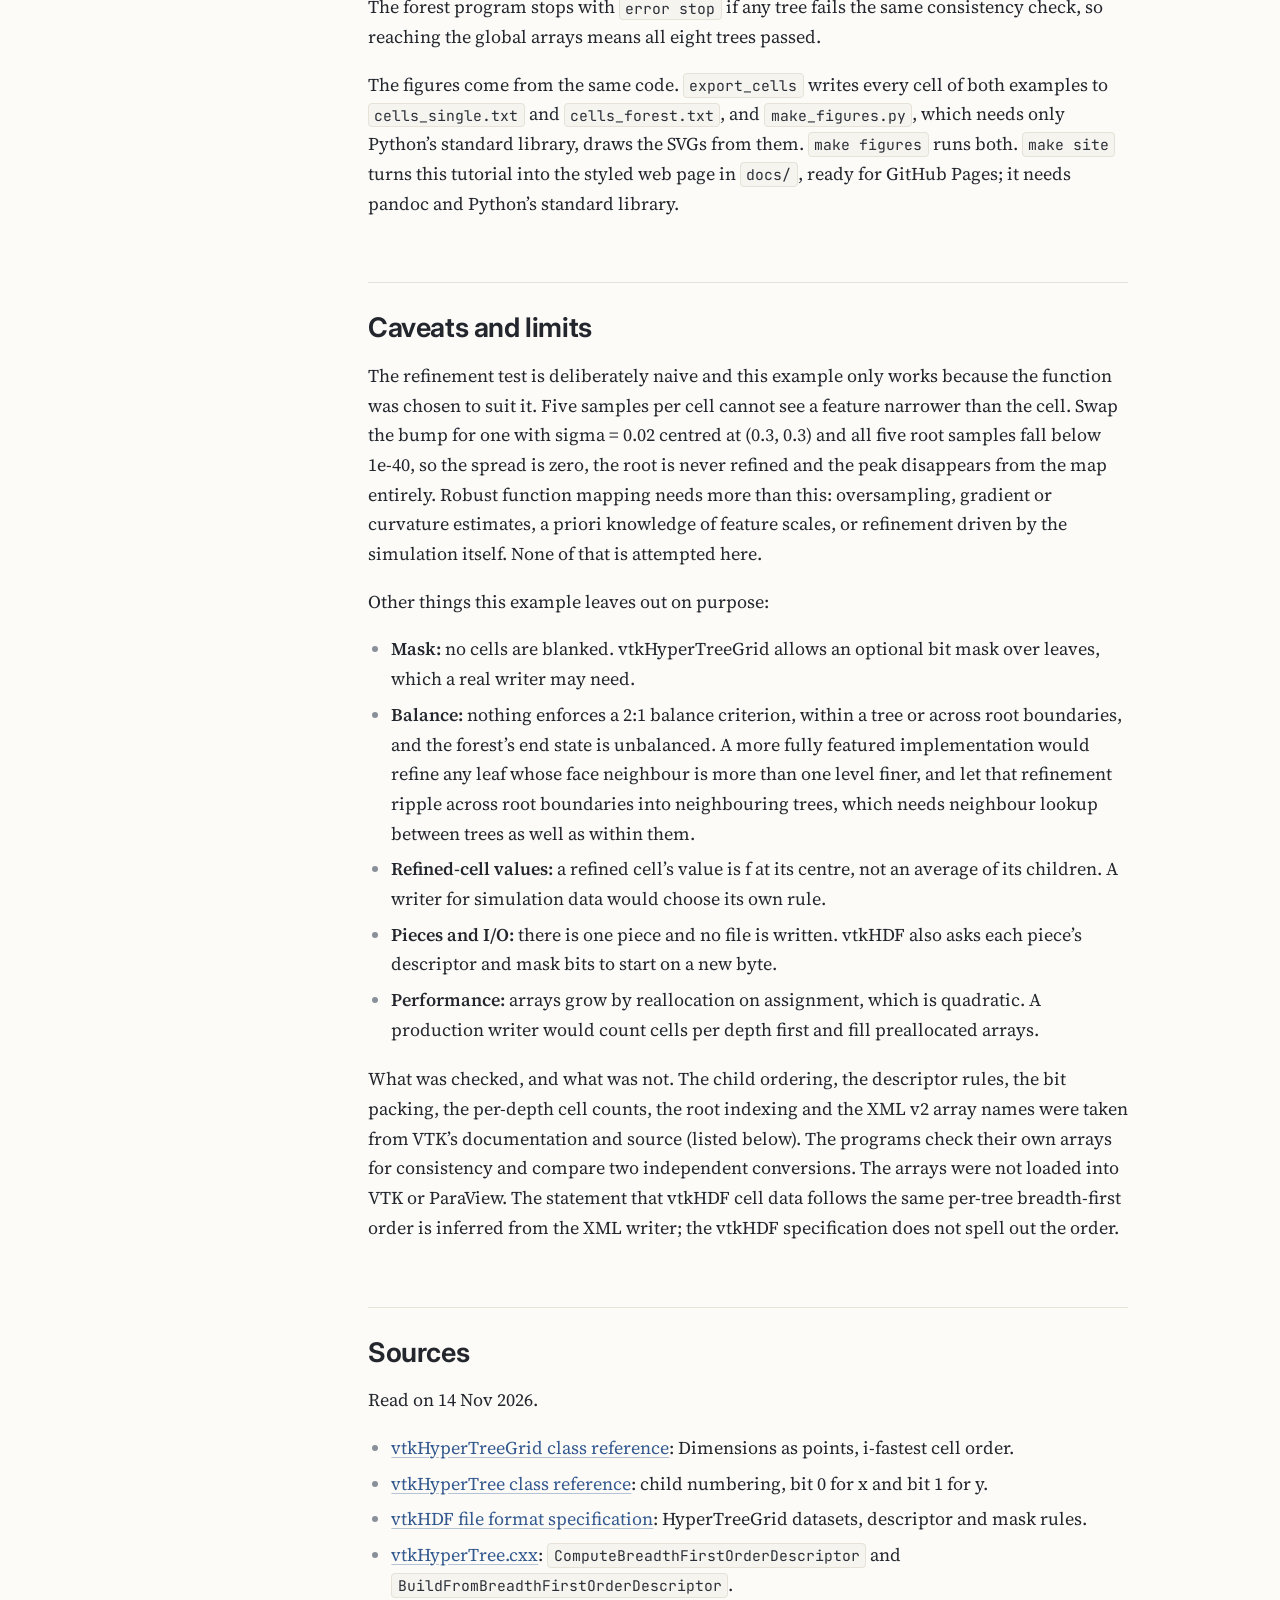
==== commit ca2abcf7: "Say cell, not vertex, for tree nodes" ====
--- a/docs/index.html
+++ b/docs/index.html
@@ -143,7 +143,7 @@
 <p>A leaf is simply a node whose <code>child</code> is not allocated, so
 <code>allocated(node%child)</code> is the refined flag. Every node,
 refined or not, keeps a value; vtkHyperTreeGrid also stores a value for
-every vertex, not only for leaves.</p>
+every cell, not only for leaves.</p>
 <p>The function to map is passed in through an abstract interface, so
 the tree code knows nothing about it:</p>
 <div class="codeblock lang-fortran"><span class="lang">Fortran</span><pre class="code"><code><span class="kw">abstract</span> <span class="kw">interface</span>
@@ -262,24 +262,24 @@
 <h2 id="part-2-from-depth-first-to-breadth-first">Part 2: from depth
 first to breadth first</h2>
 <p>vtkHyperTreeGrid does not store pointers or a pre-order walk. It
-stores each tree level by level: all vertices at depth 0, then all at
-depth 1, and so on, with each refined vertex’s four children kept
-together in child order. Three arrays describe one tree completely:</p>
+stores each tree level by level: all cells at depth 0, then all at depth
+1, and so on, with each refined cell’s four children kept together in
+child order. Three arrays describe one tree completely:</p>
 <ul>
-<li><strong>Descriptor:</strong> one bit per vertex in breadth-first
+<li><strong>Descriptor:</strong> one bit per cell in breadth-first
 order, 1 = refined, 0 = leaf. The deepest level is left out, because
 nothing there can be refined.</li>
-<li><strong>NumberOfVerticesPerDepth:</strong> how many vertices sit at
-each depth, refined and leaf alike.</li>
-<li><strong>Cell values:</strong> one value per vertex, in the same
+<li><strong>NumberOfVerticesPerDepth:</strong> how many cells sit at
+each depth, refined and leaf alike. VTK names it after the vertices of
+the tree, but each one is a cell of the mesh.</li>
+<li><strong>Cell values:</strong> one value per cell, in the same
 breadth-first order.</li>
 </ul>
 <p>The conversion does not need a queue. Within one depth, a depth-first
-walk meets the vertices left to right, in exactly the order a
-breadth-first walk would. So we walk depth first, as we built the tree,
-and append each vertex to a list for its own depth; concatenating the
-lists gives the breadth-first layout. This is the same approach VTK
-takes in
+walk meets the cells left to right, in exactly the order a breadth-first
+walk would. So we walk depth first, as we built the tree, and append
+each cell to a list for its own depth; concatenating the lists gives the
+breadth-first layout. This is the same approach VTK takes in
 <code>vtkHyperTree::ComputeBreadthFirstOrderDescriptor</code>.</p>
 <div class="codeblock lang-fortran"><span class="lang">Fortran</span><pre class="code"><code><span class="kw">type</span> <span class="op">::</span> <span class="nm">depth_bucket</span>
   <span class="ty">logical</span>,  <span class="at">allocatable</span> <span class="op">::</span> refined(:)
@@ -324,7 +324,7 @@
 prints:</p>
 <div class="codeblock lang-text"><span class="lang">Output</span><pre class="code"><code>depth (levels present)    : 4
 NumberOfVerticesPerDepth  : 1 4 16 36
-total vertices (cells)    : 57
+total cells               : 57
 leaves                    : 43
 descriptor bits           : 21  (deepest level omitted)
   depth 0: 1
@@ -332,12 +332,12 @@
   depth 2: 0011001011111010
 descriptor bytes (hex)    : F9 97 D0</code></pre></div>
 <p>Reading the depth-2 bits in groups of four gives the children of each
-level-1 vertex in turn: <code>0011</code> says children 02 and 03 are
+level-1 cell in turn: <code>0011</code> says children 02 and 03 are
 refined, <code>0010</code> says only 12 is, <code>1111</code> refines
 all of 20 to 23, and <code>1010</code> refines 30 and 32. Those match
 the depth-first listing in Part 1 line for line. The counts check
-themselves too: four refined vertices at depth 1 give 16 at depth 2, and
-nine refined vertices at depth 2 give 36 at depth 3.</p>
+themselves too: four refined cells at depth 1 give 16 at depth 2, and
+nine refined cells at depth 2 give 36 at depth 3.</p>
 <p>The whole tree makes the mapping visible. The grey number beside each
 node is the order the depth-first build visits it; the number inside is
 its breadth-first storage index. Reading each row left to right gives
@@ -611,11 +611,11 @@
 written. vtkHDF also asks each piece’s descriptor and mask bits to start
 on a new byte.</li>
 <li><strong>Performance:</strong> arrays grow by reallocation on
-assignment, which is quadratic. A production writer would count vertices
+assignment, which is quadratic. A production writer would count cells
 per depth first and fill preallocated arrays.</li>
 </ul>
 <p>What was checked, and what was not. The child ordering, the
-descriptor rules, the bit packing, the per-depth vertex counts, the root
+descriptor rules, the bit packing, the per-depth cell counts, the root
 indexing and the XML v2 array names were taken from VTK’s documentation
 and source (listed below). The programs check their own arrays for
 consistency and compare two independent conversions. The arrays were not
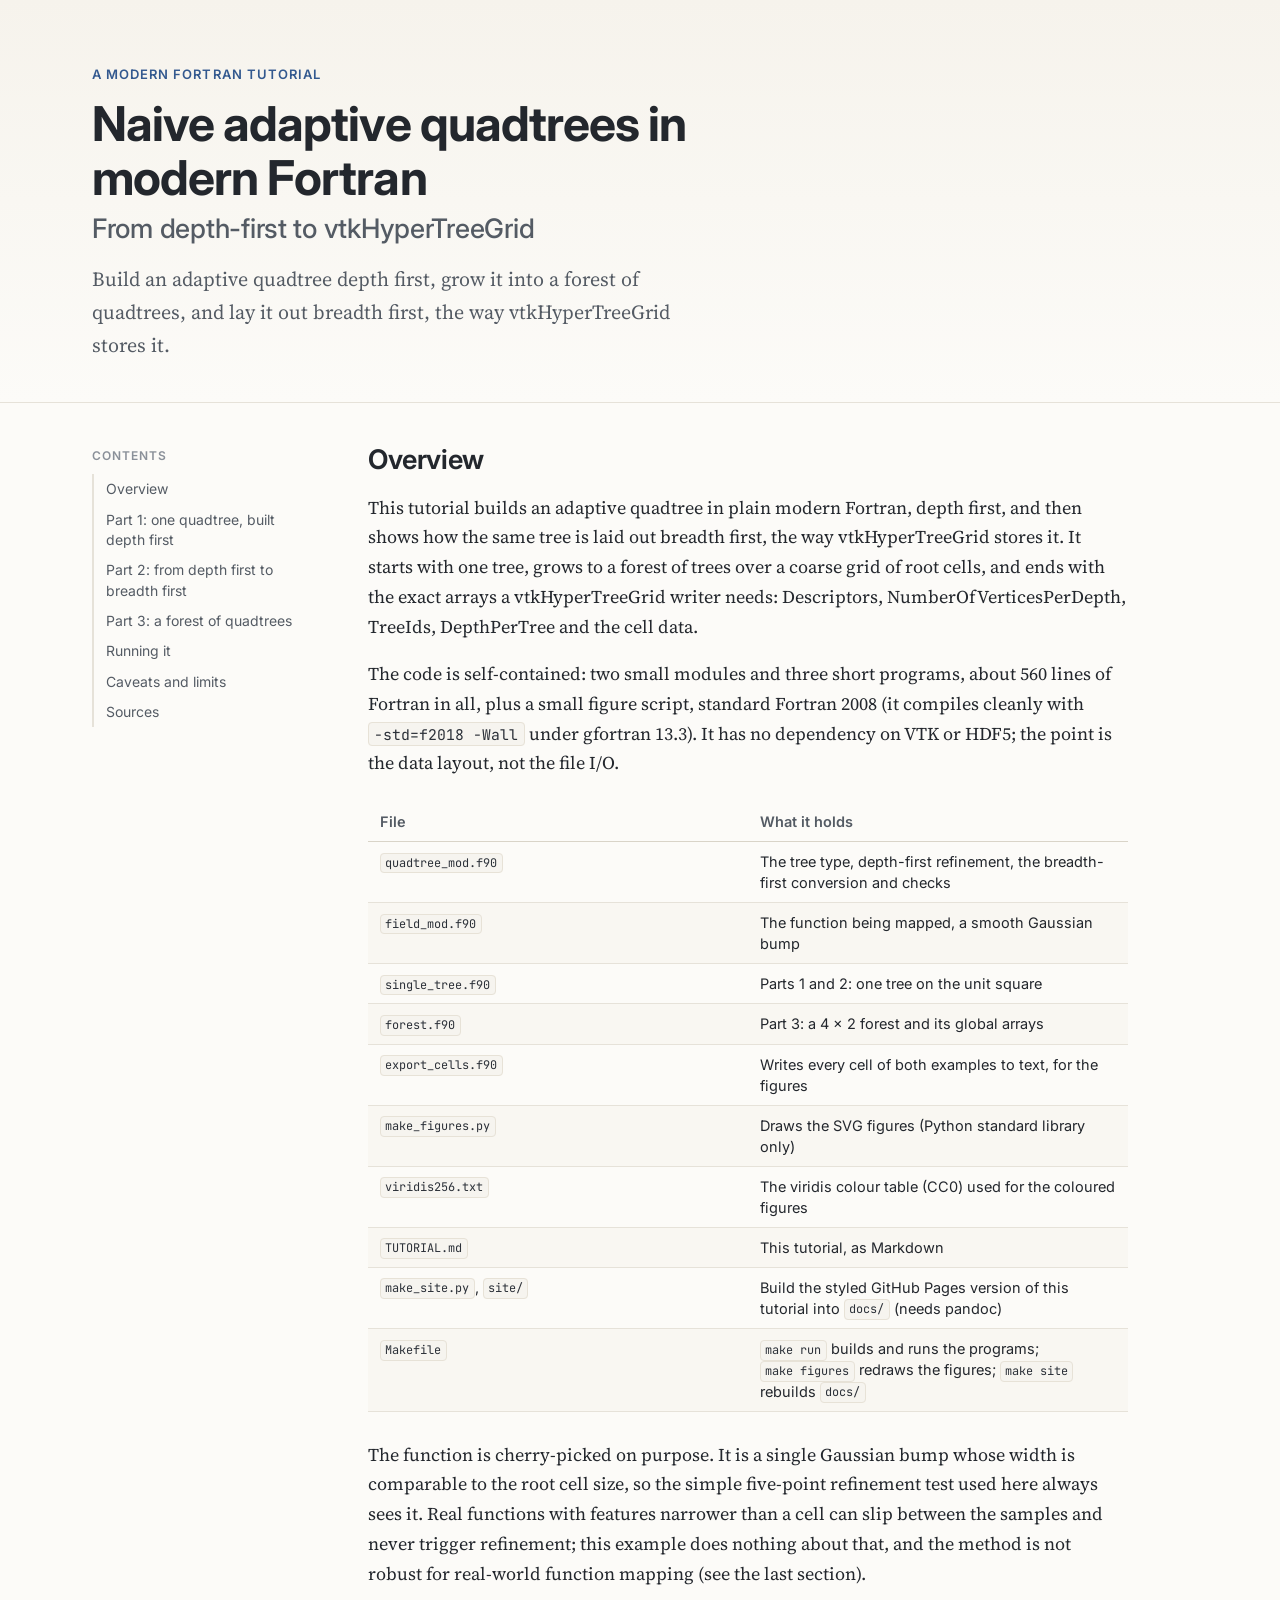
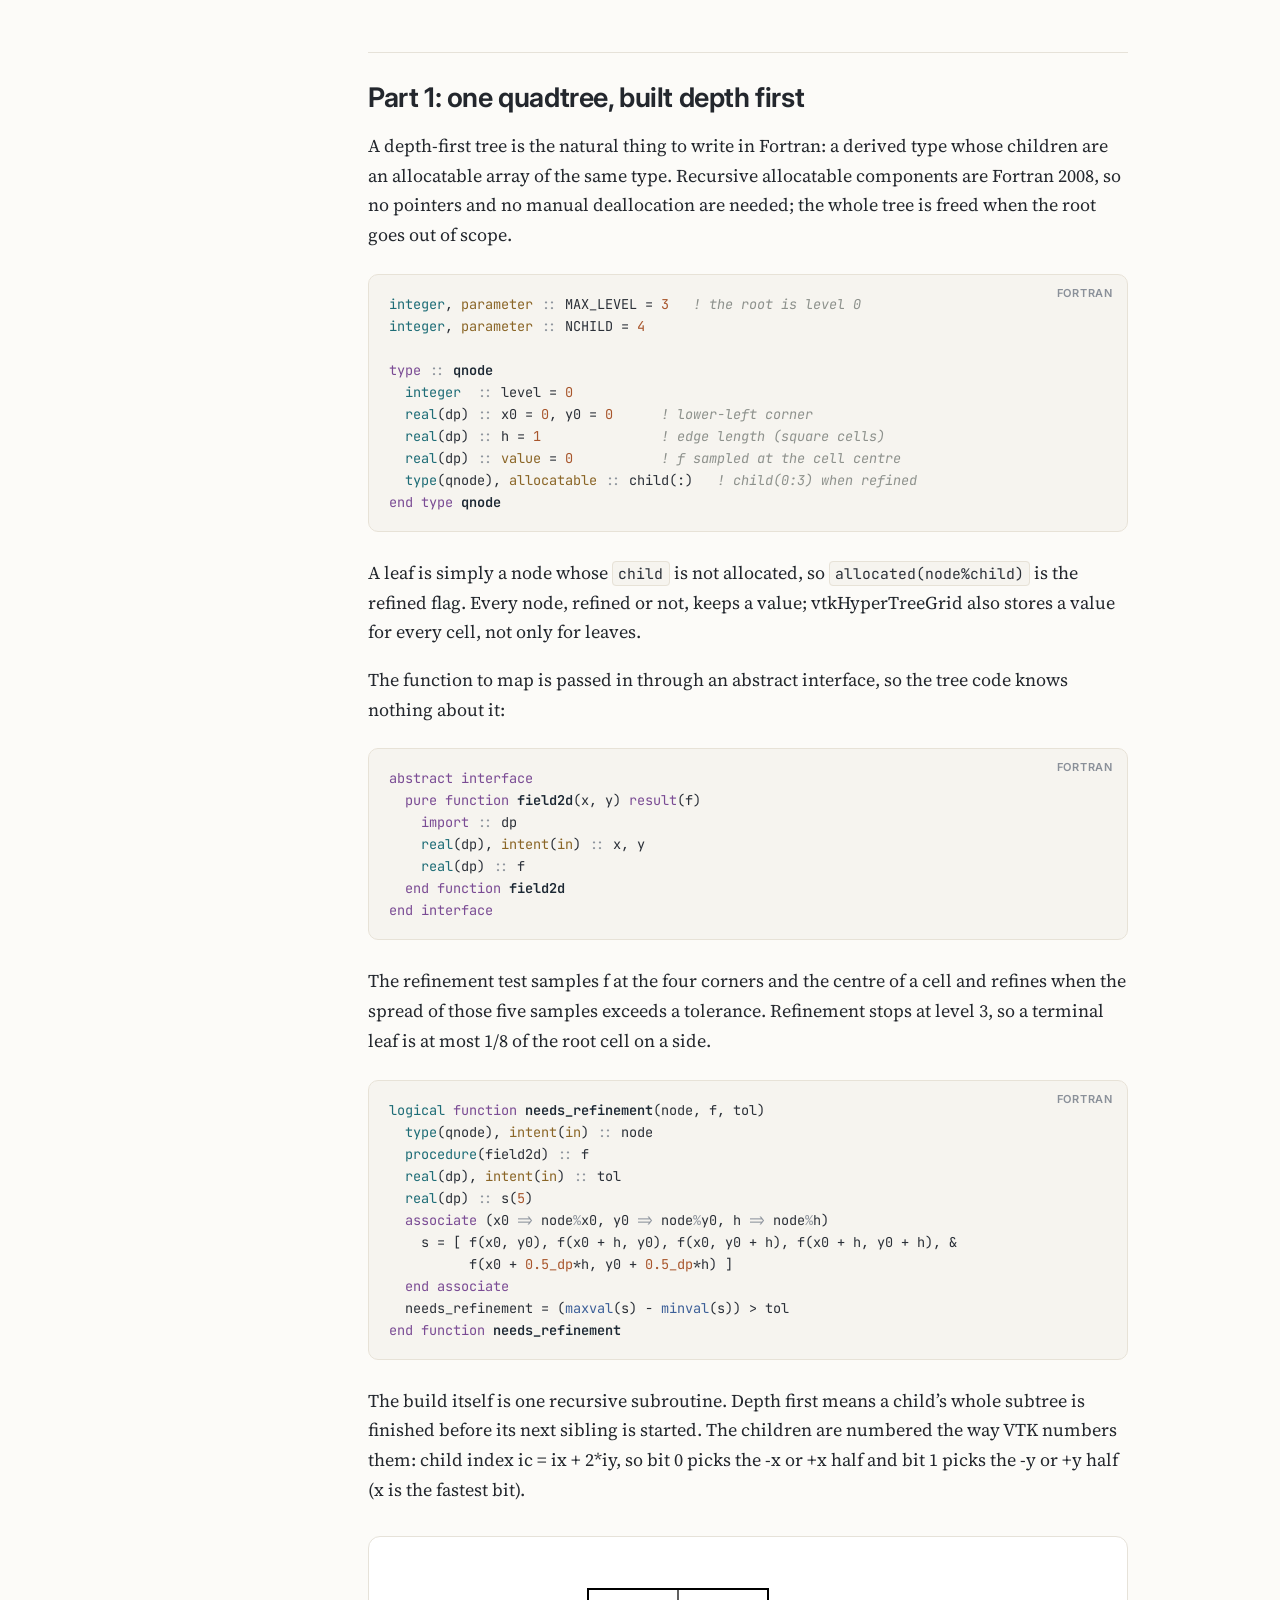
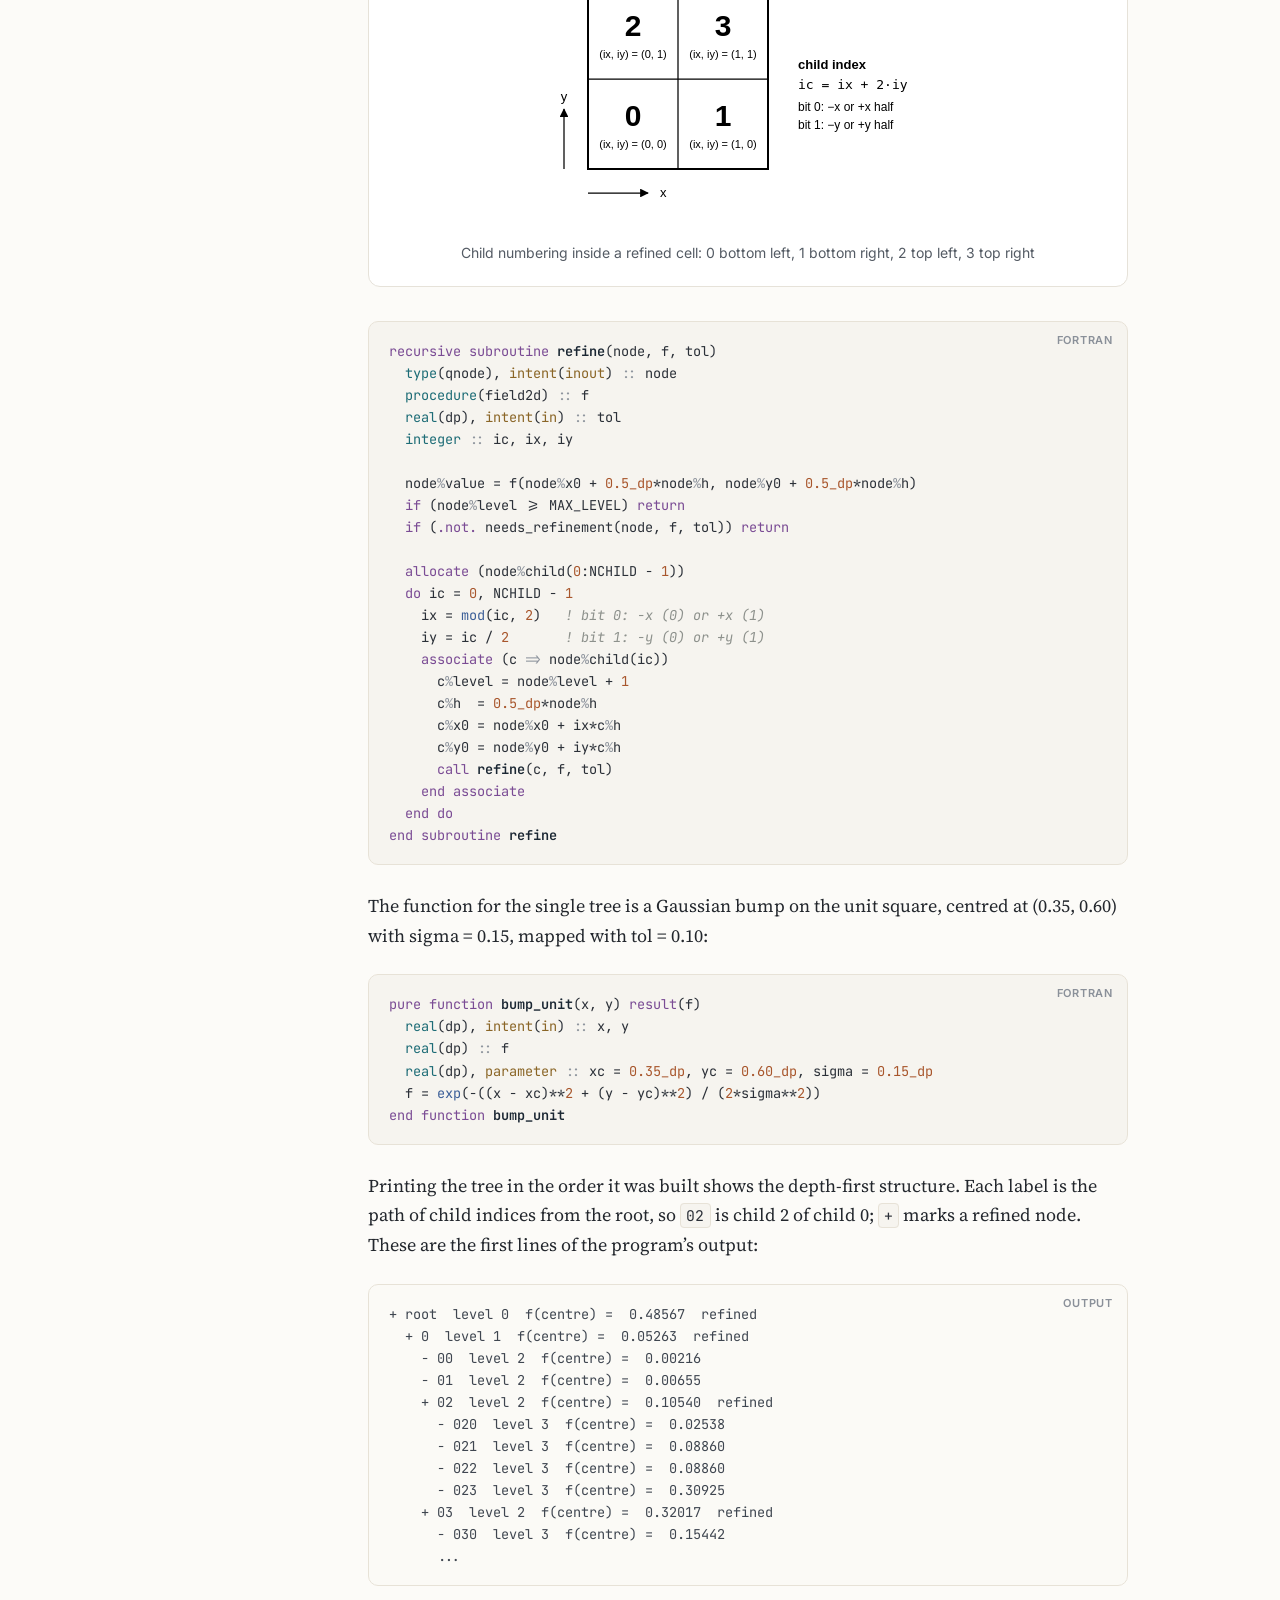
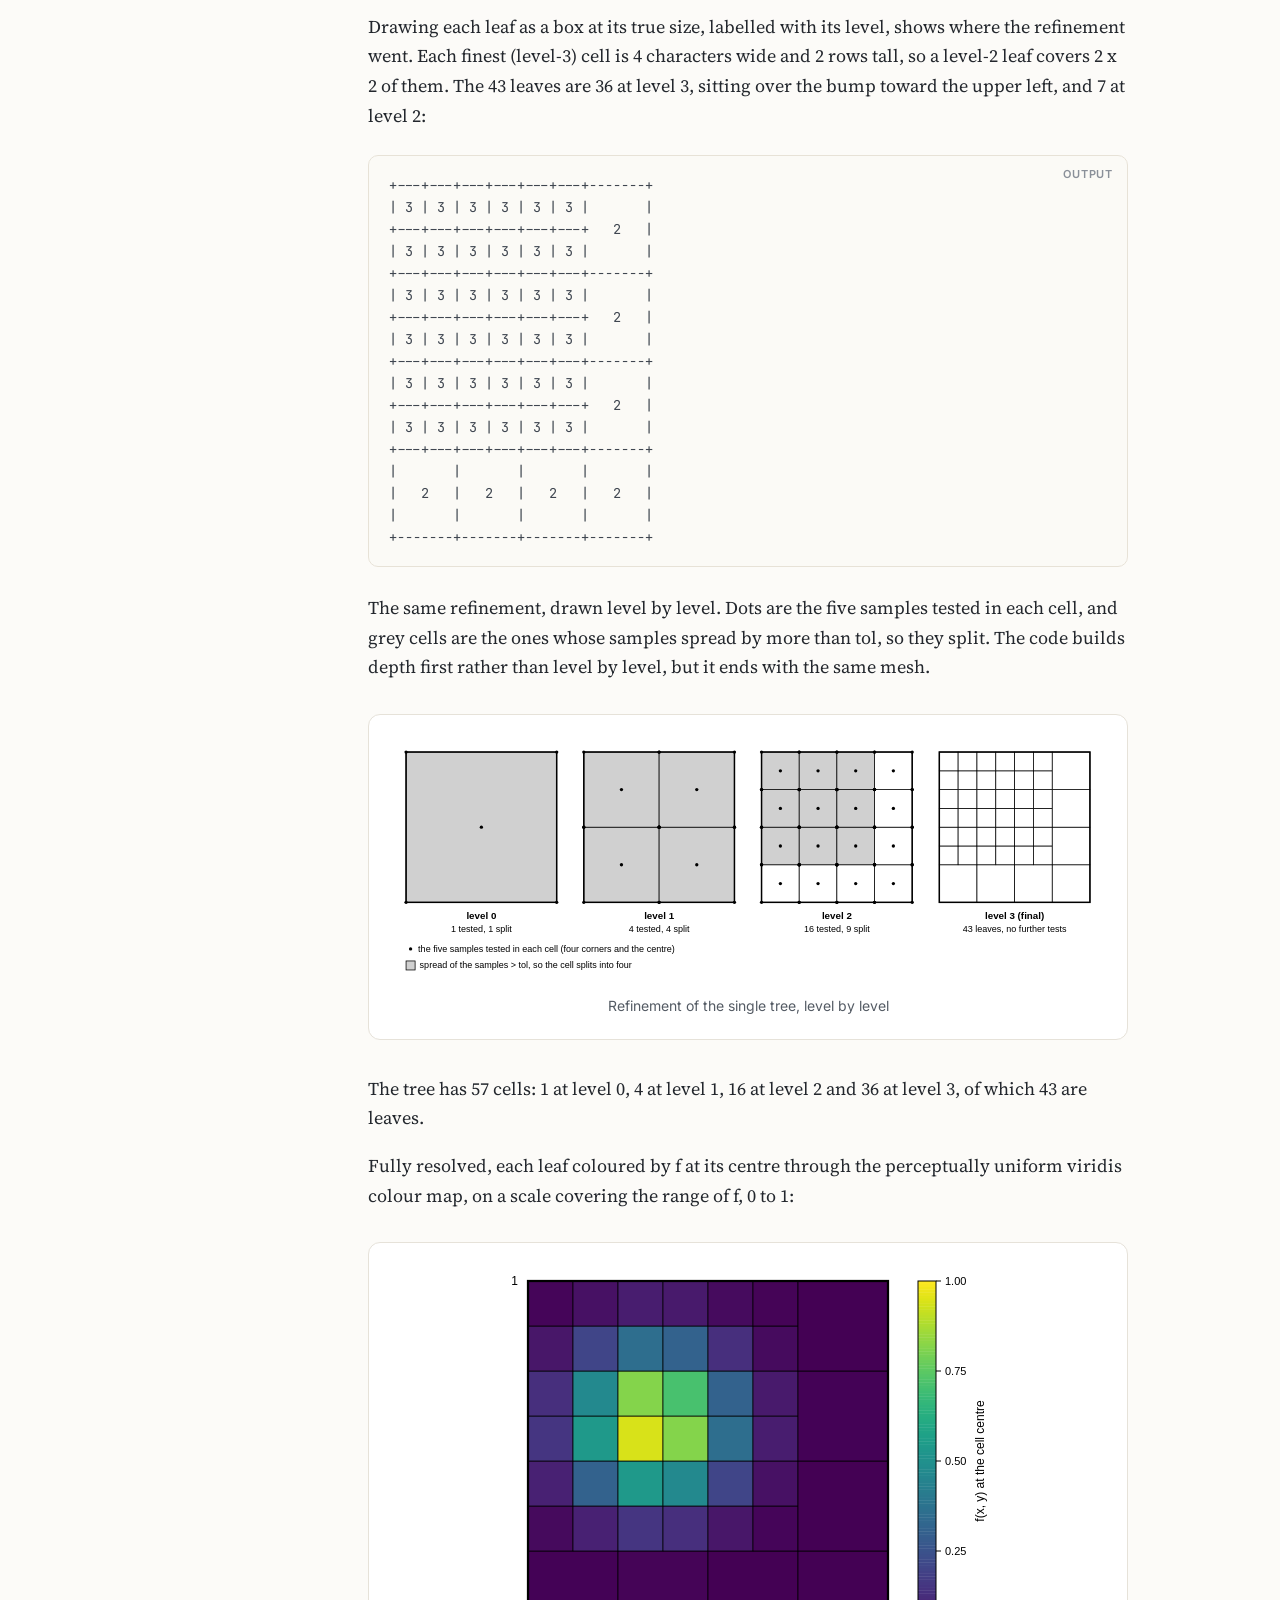
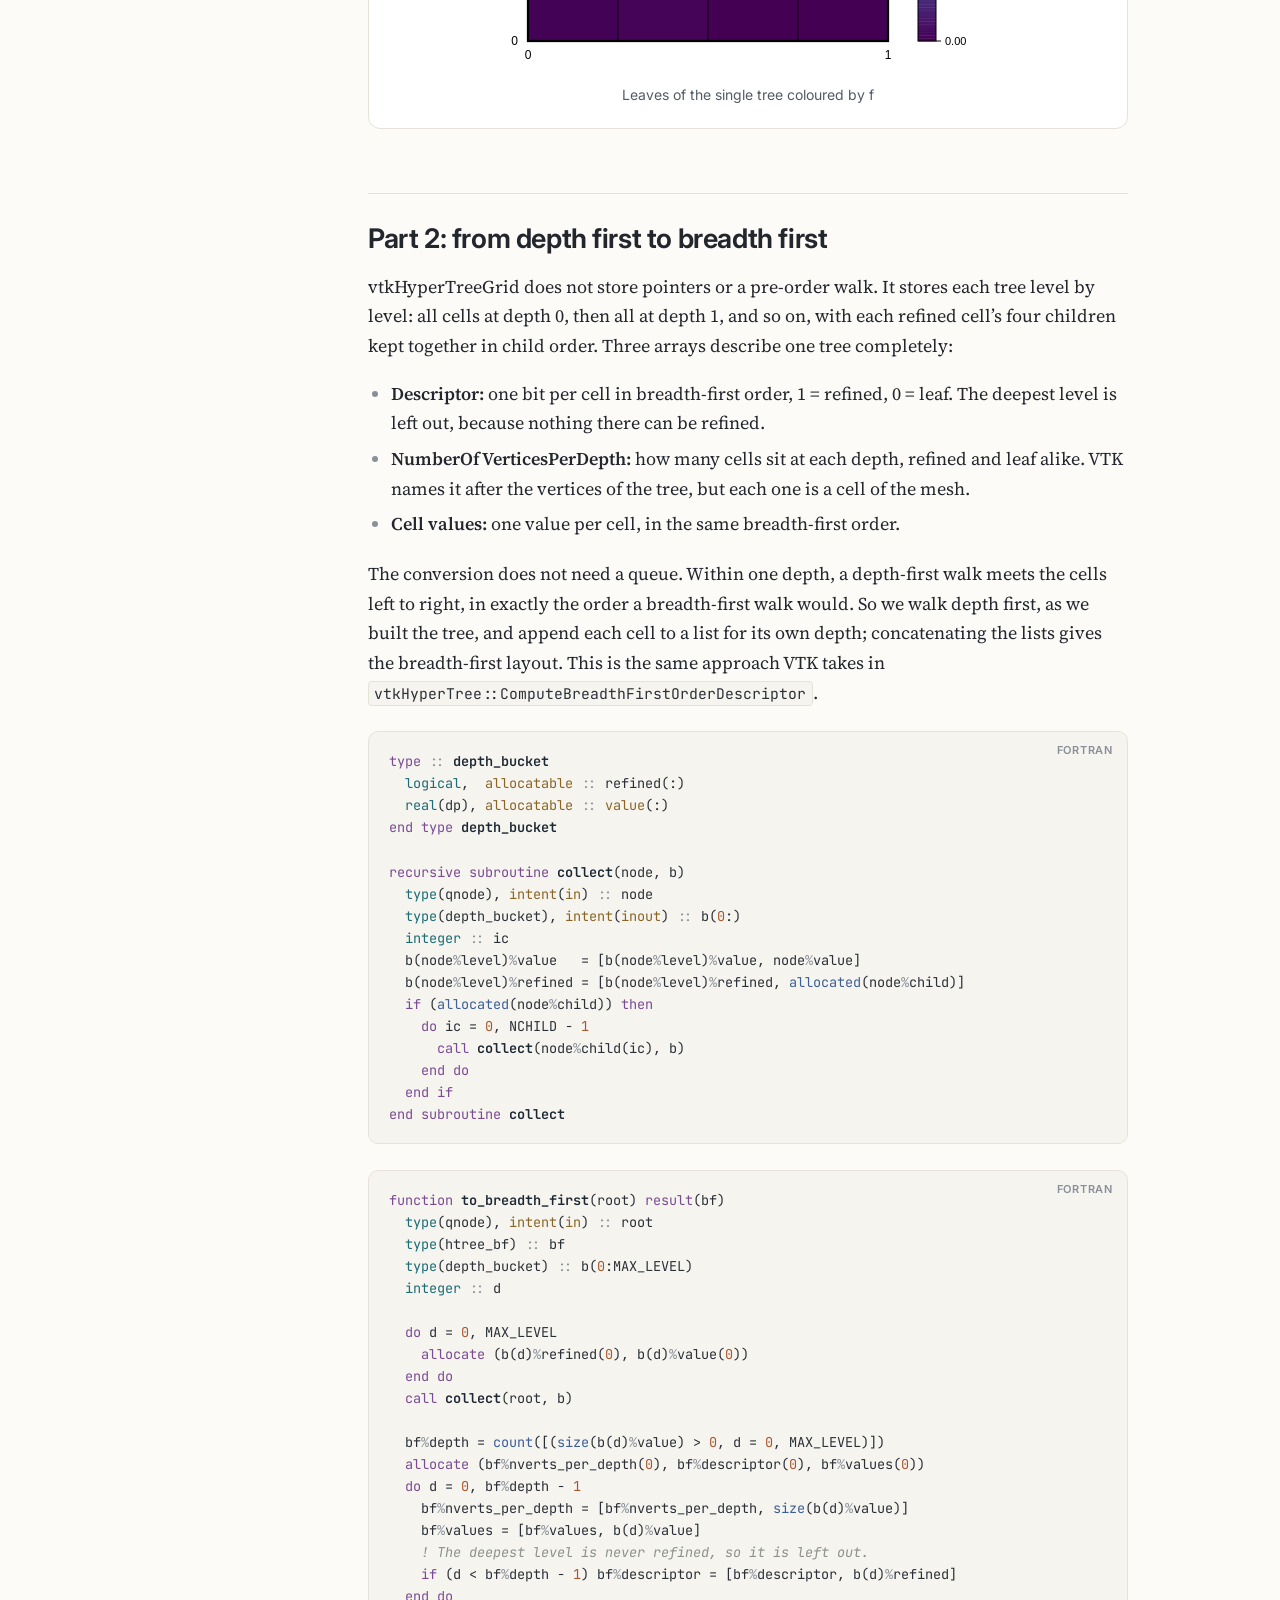
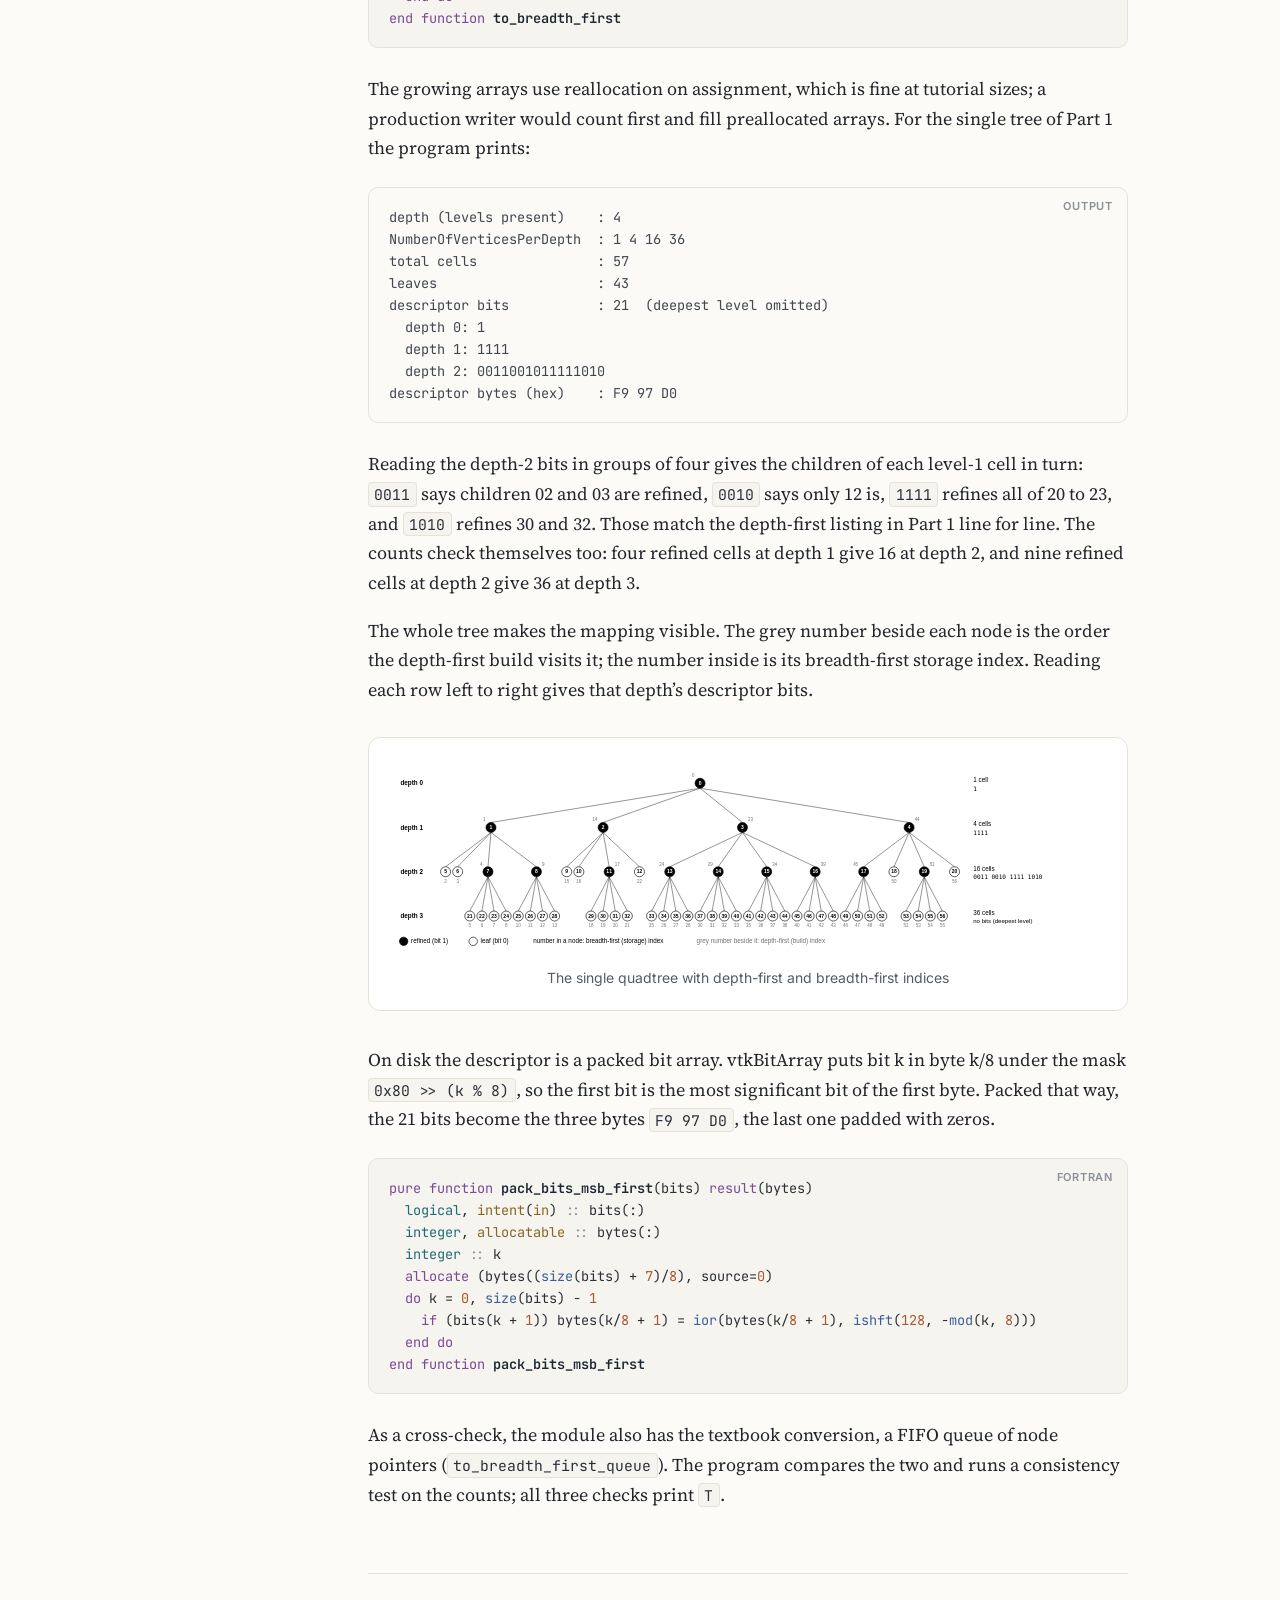
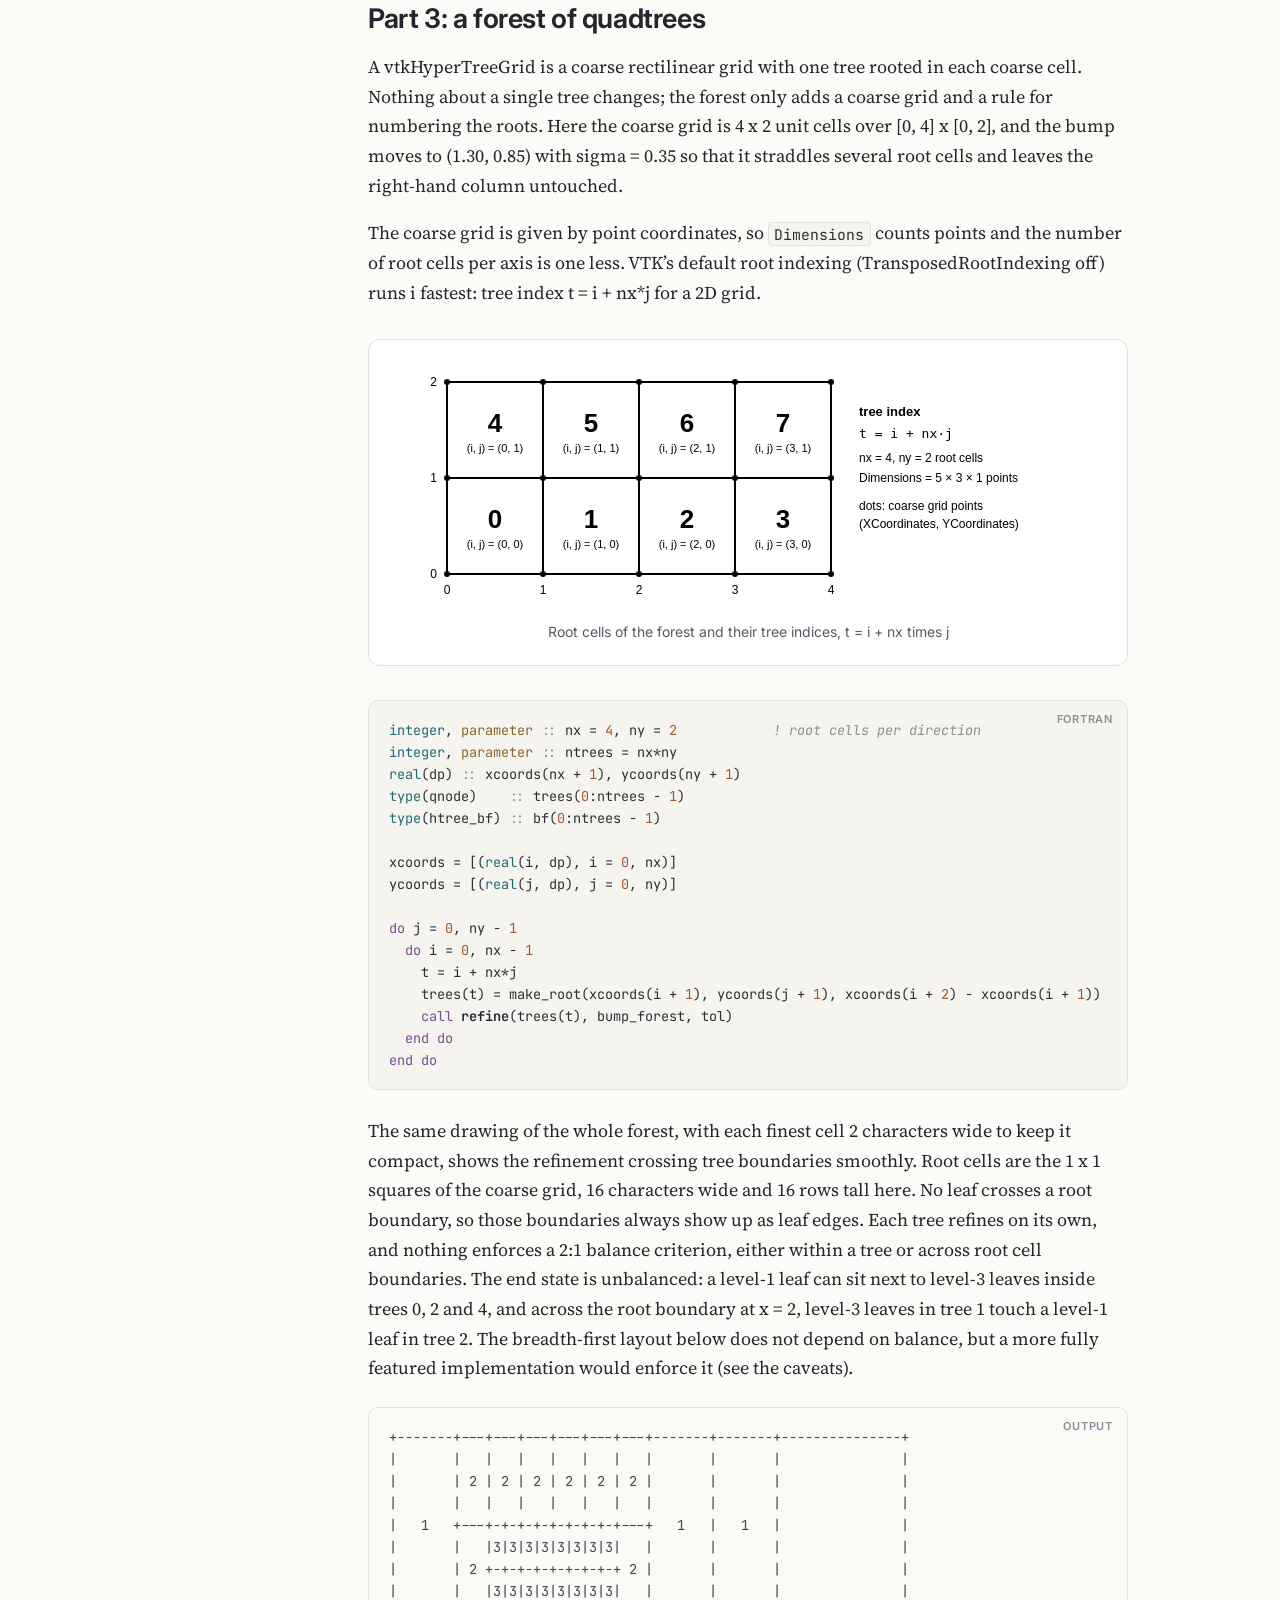
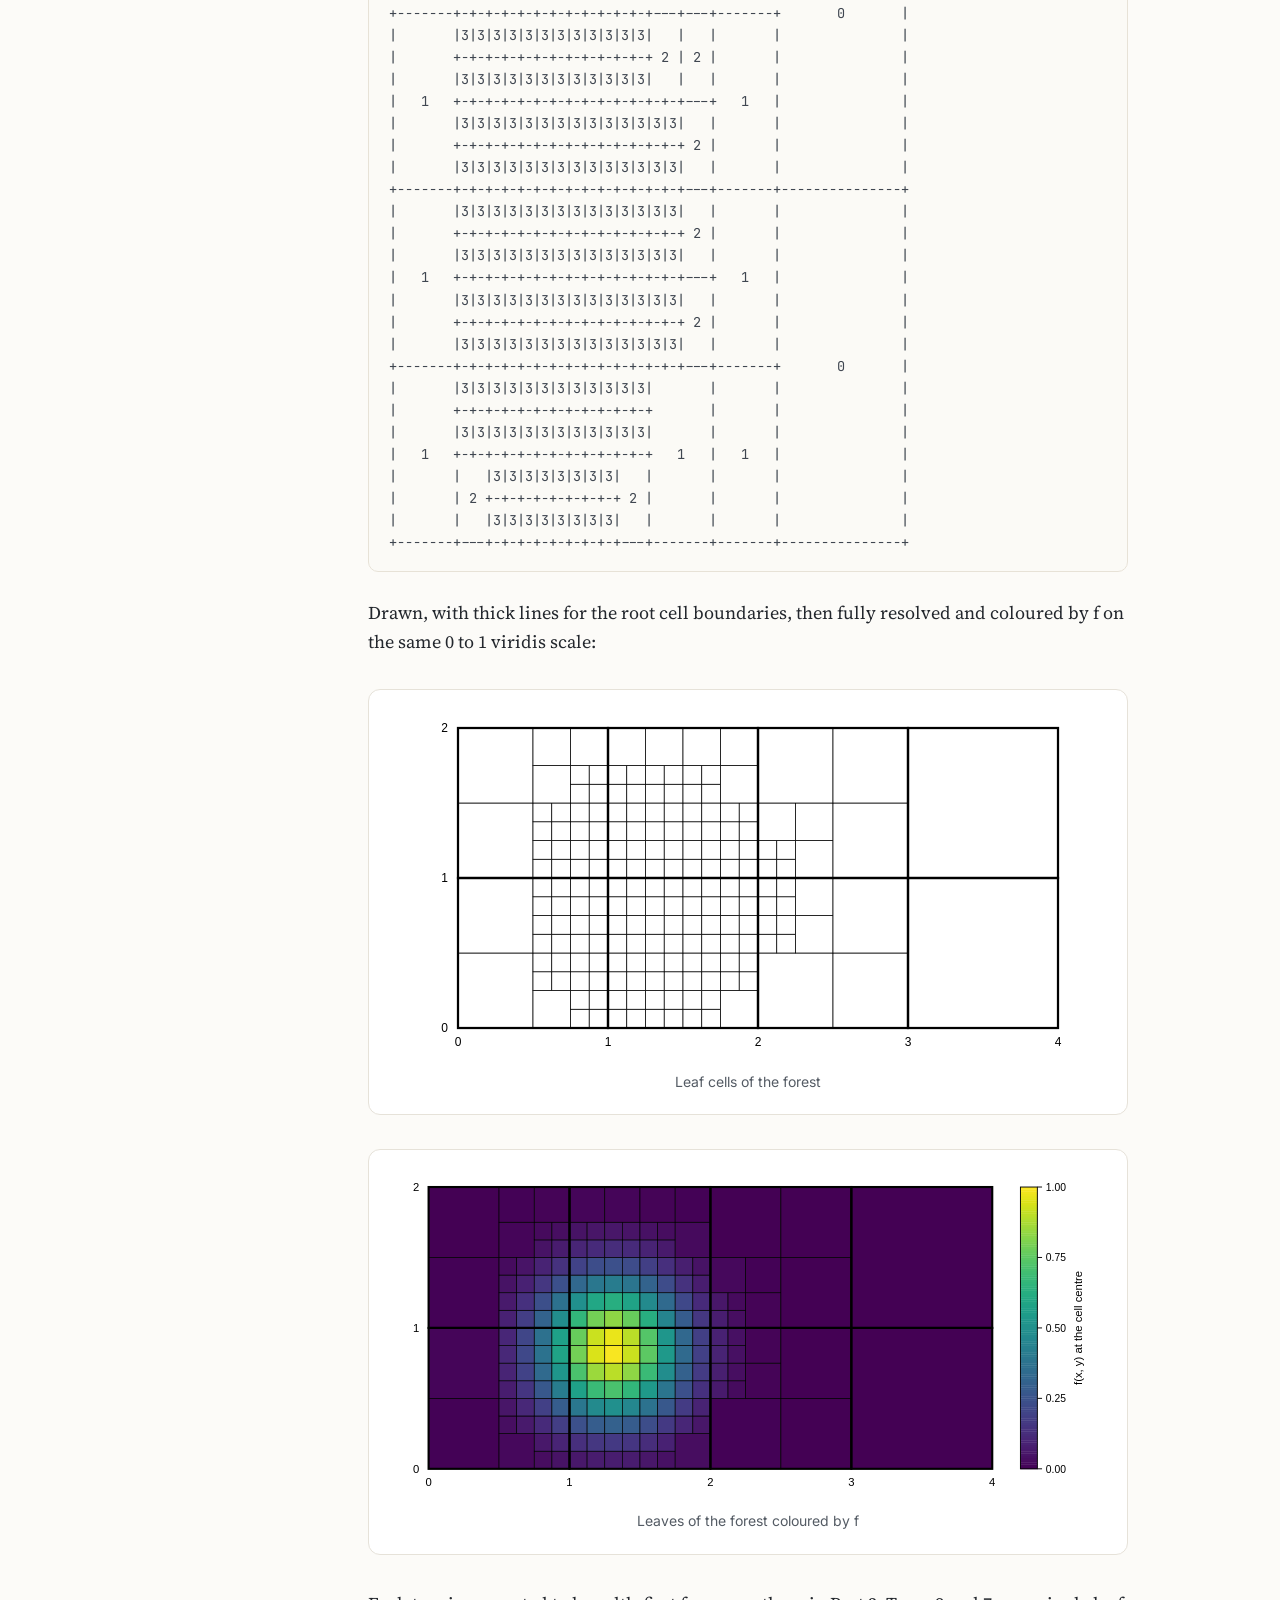
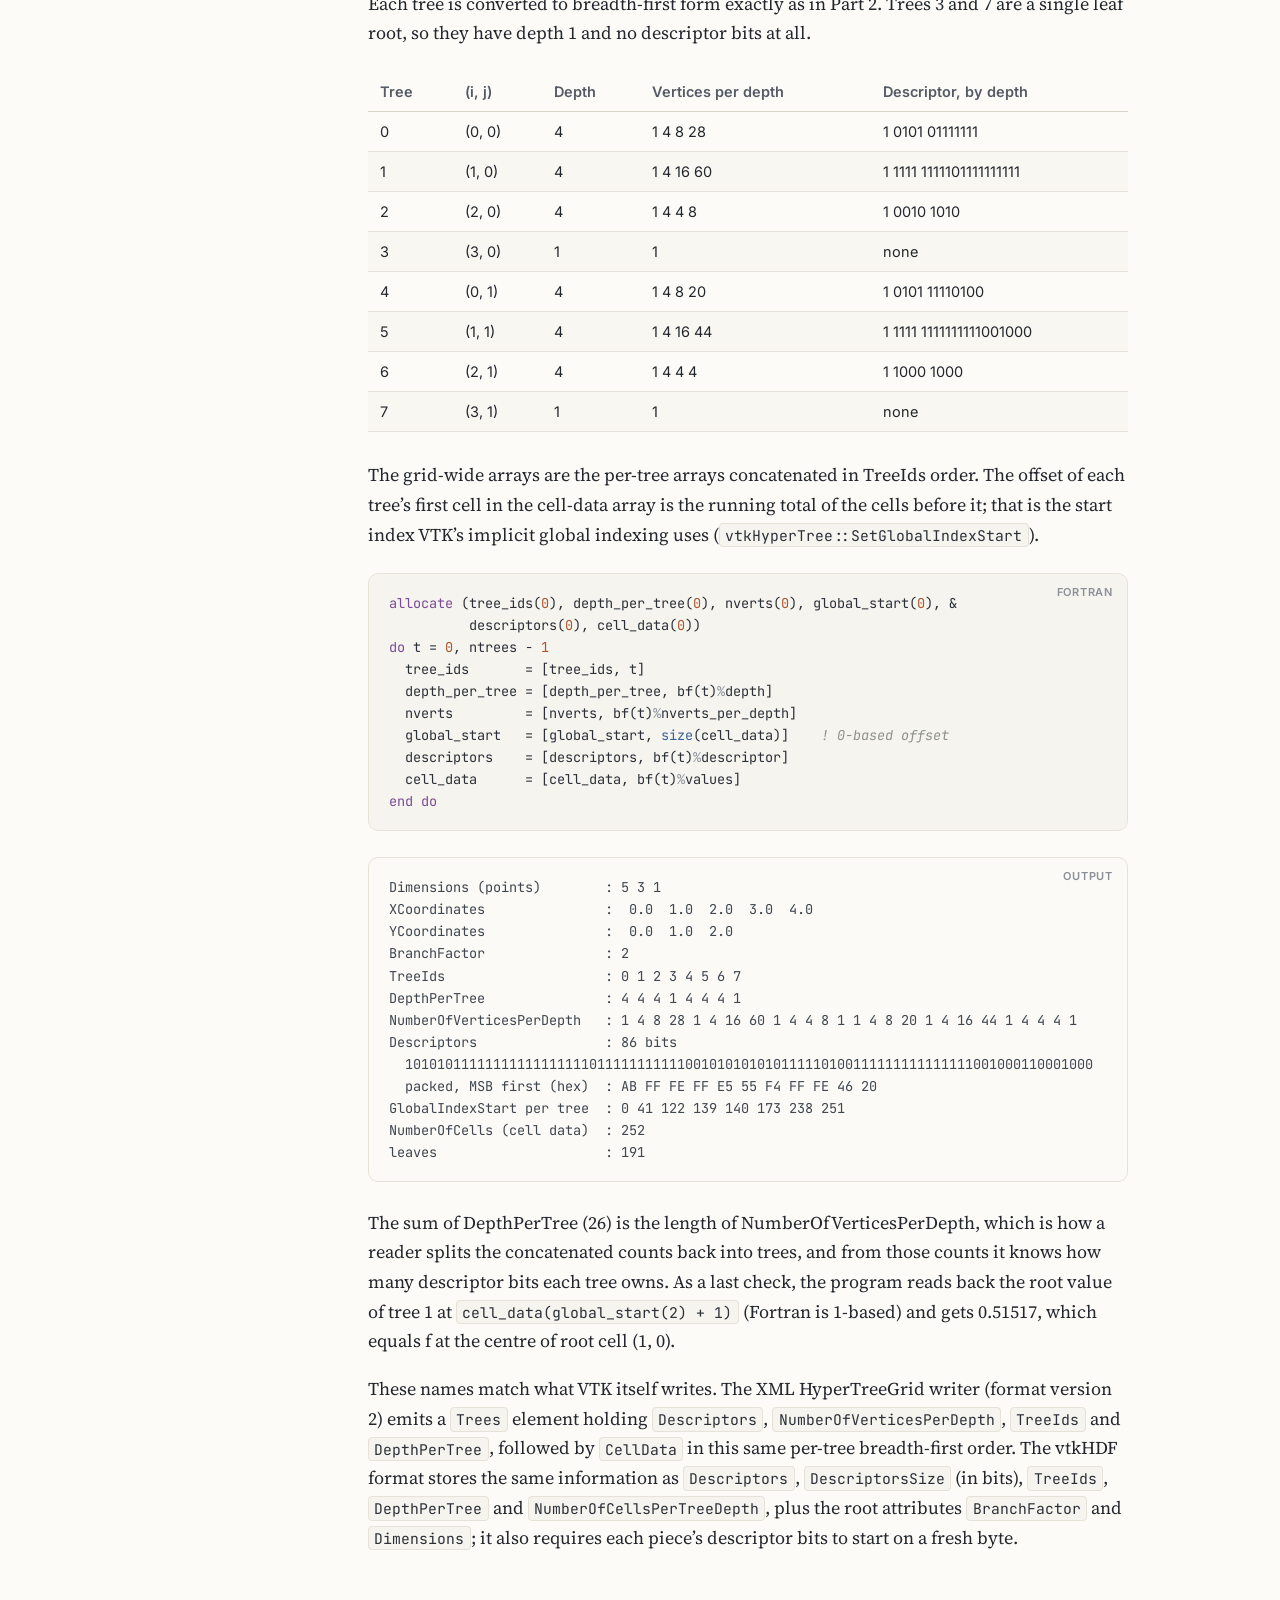
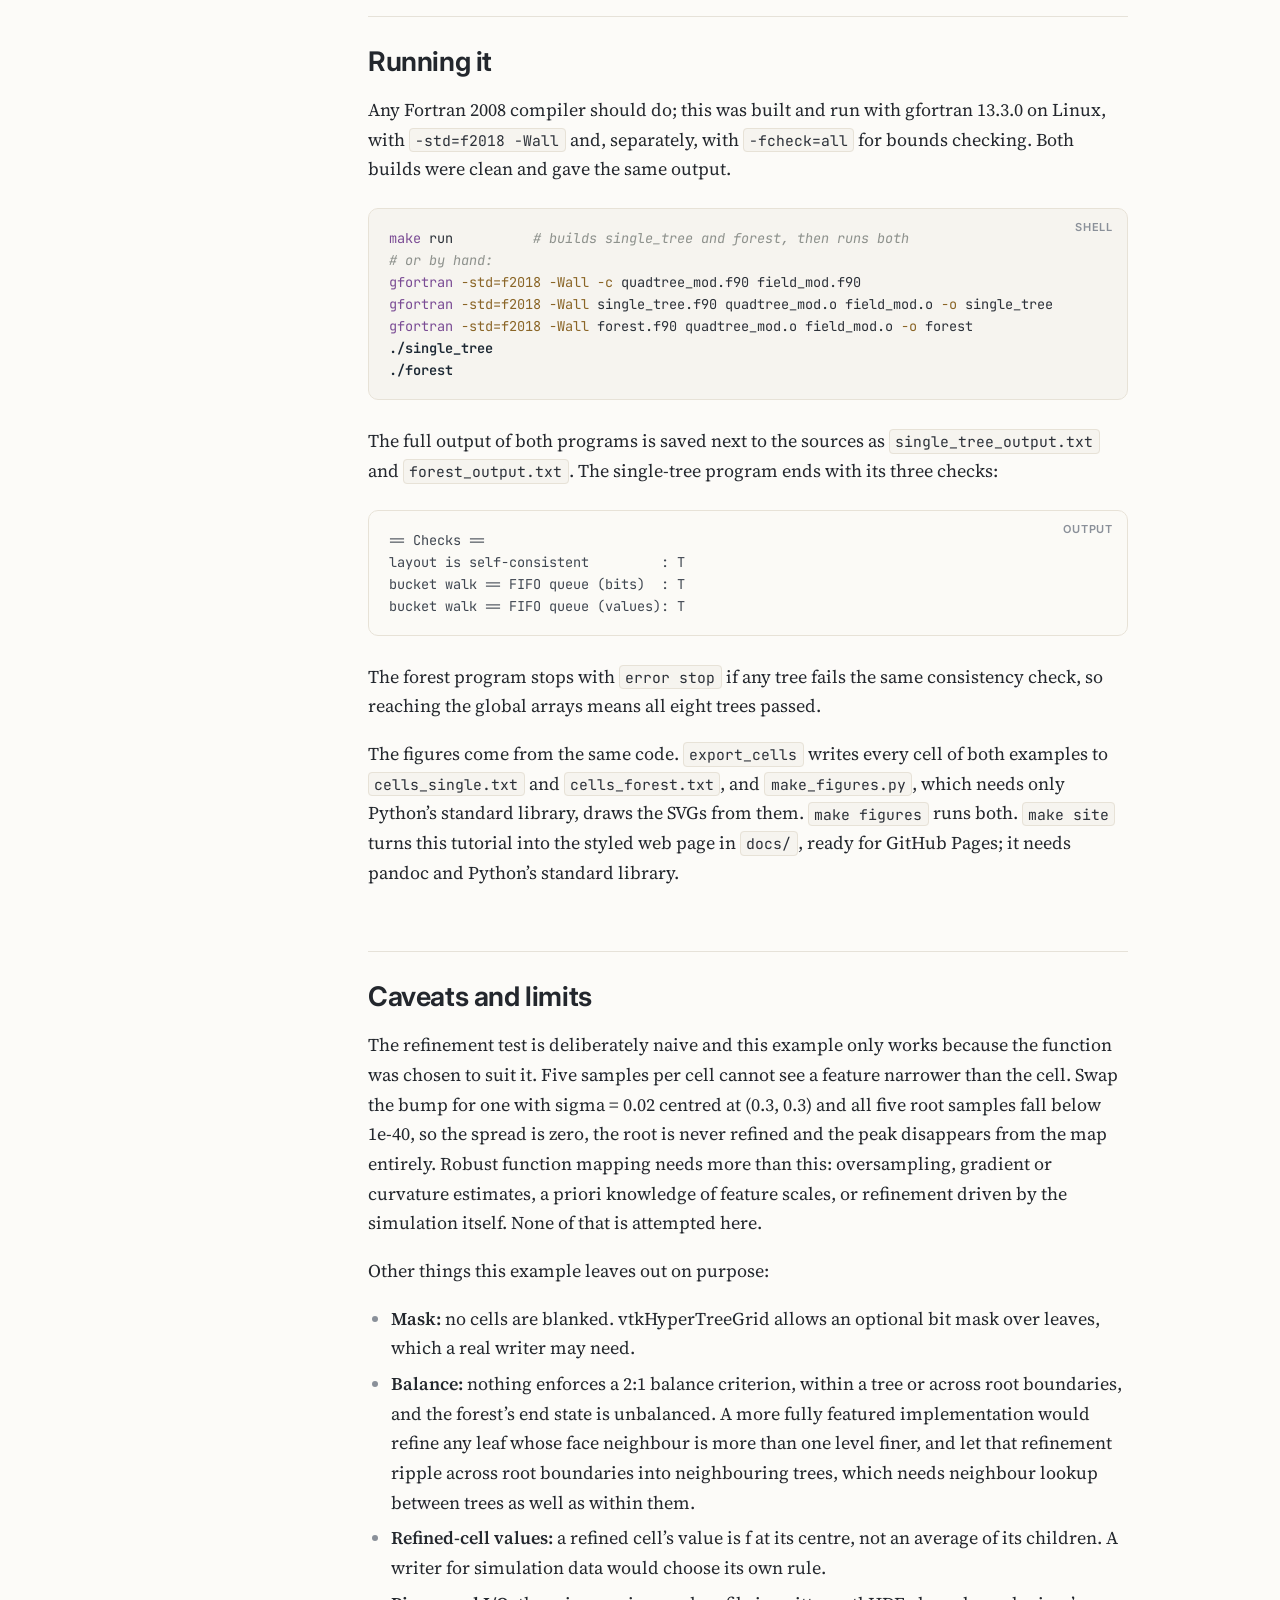
==== commit 510b3243: "Draw leaves as boxes at their true size The leaf level maps painted the finest 8 x 8 grid with each " ====
--- a/docs/index.html
+++ b/docs/index.html
@@ -227,17 +227,28 @@
     + 03  level 2  f(centre) =  0.32017  refined
       - 030  level 3  f(centre) =  0.15442
       ...</code></pre></div>
-<p>Painting each of the 8 x 8 finest cells with the level of the leaf
-that covers it shows where the refinement went. The level-3 region sits
-over the bump, toward the upper left:</p>
-<div class="codeblock lang-text"><span class="lang">Output</span><pre class="code"><code> 3 3 3 3 3 3 2 2
- 3 3 3 3 3 3 2 2
- 3 3 3 3 3 3 2 2
- 3 3 3 3 3 3 2 2
- 3 3 3 3 3 3 2 2
- 3 3 3 3 3 3 2 2
- 2 2 2 2 2 2 2 2
- 2 2 2 2 2 2 2 2</code></pre></div>
+<p>Drawing each leaf as a box at its true size, labelled with its level,
+shows where the refinement went. Each finest (level-3) cell is 4
+characters wide and 2 rows tall, so a level-2 leaf covers 2 x 2 of them.
+The 43 leaves are 36 at level 3, sitting over the bump toward the upper
+left, and 7 at level 2:</p>
+<div class="codeblock lang-text"><span class="lang">Output</span><pre class="code"><code>+---+---+---+---+---+---+-------+
+| 3 | 3 | 3 | 3 | 3 | 3 |       |
++---+---+---+---+---+---+   2   |
+| 3 | 3 | 3 | 3 | 3 | 3 |       |
++---+---+---+---+---+---+-------+
+| 3 | 3 | 3 | 3 | 3 | 3 |       |
++---+---+---+---+---+---+   2   |
+| 3 | 3 | 3 | 3 | 3 | 3 |       |
++---+---+---+---+---+---+-------+
+| 3 | 3 | 3 | 3 | 3 | 3 |       |
++---+---+---+---+---+---+   2   |
+| 3 | 3 | 3 | 3 | 3 | 3 |       |
++---+---+---+---+---+---+-------+
+|       |       |       |       |
+|   2   |   2   |   2   |   2   |
+|       |       |       |       |
++-------+-------+-------+-------+</code></pre></div>
 <p>The same refinement, drawn level by level. Dots are the five samples
 tested in each cell, and grey cells are the ones whose samples spread by
 more than tol, so they split. The code builds depth first rather than
@@ -399,32 +410,51 @@
     <span class="kw">call</span> <span class="nm">refine</span>(trees(t), bump_forest, tol)
   <span class="kw">end</span> <span class="kw">do</span>
 <span class="kw">end</span> <span class="kw">do</span></code></pre></div>
-<p>The leaf-level map of the whole forest, with <code>|</code> and
-<code>-</code> marking the root cell boundaries, shows the refinement
-crossing tree boundaries smoothly. Each tree refines on its own, and
-nothing enforces a 2:1 balance criterion, either within a tree or across
-root cell boundaries. The end state is unbalanced: a level-1 leaf can
-sit next to level-3 leaves inside trees 0, 2 and 4, and across the root
-boundary at x = 2, level-3 leaves in tree 1 touch a level-1 leaf in tree
-2. The breadth-first layout below does not depend on balance, but a more
-fully featured implementation would enforce it (see the caveats).</p>
-<div class="codeblock lang-text"><span class="lang">Output</span><pre class="code"><code>1 1 1 1 2 2 2 2|2 2 2 2 2 2 2 2|1 1 1 1 1 1 1 1|0 0 0 0 0 0 0 0
-1 1 1 1 2 2 2 2|2 2 2 2 2 2 2 2|1 1 1 1 1 1 1 1|0 0 0 0 0 0 0 0
-1 1 1 1 2 2 3 3|3 3 3 3 3 3 2 2|1 1 1 1 1 1 1 1|0 0 0 0 0 0 0 0
-1 1 1 1 2 2 3 3|3 3 3 3 3 3 2 2|1 1 1 1 1 1 1 1|0 0 0 0 0 0 0 0
-1 1 1 1 3 3 3 3|3 3 3 3 3 3 3 3|2 2 2 2 1 1 1 1|0 0 0 0 0 0 0 0
-1 1 1 1 3 3 3 3|3 3 3 3 3 3 3 3|2 2 2 2 1 1 1 1|0 0 0 0 0 0 0 0
-1 1 1 1 3 3 3 3|3 3 3 3 3 3 3 3|3 3 2 2 1 1 1 1|0 0 0 0 0 0 0 0
-1 1 1 1 3 3 3 3|3 3 3 3 3 3 3 3|3 3 2 2 1 1 1 1|0 0 0 0 0 0 0 0
-----------------------------------------------------------------
-1 1 1 1 3 3 3 3|3 3 3 3 3 3 3 3|3 3 2 2 1 1 1 1|0 0 0 0 0 0 0 0
-1 1 1 1 3 3 3 3|3 3 3 3 3 3 3 3|3 3 2 2 1 1 1 1|0 0 0 0 0 0 0 0
-1 1 1 1 3 3 3 3|3 3 3 3 3 3 3 3|3 3 2 2 1 1 1 1|0 0 0 0 0 0 0 0
-1 1 1 1 3 3 3 3|3 3 3 3 3 3 3 3|3 3 2 2 1 1 1 1|0 0 0 0 0 0 0 0
-1 1 1 1 3 3 3 3|3 3 3 3 3 3 3 3|1 1 1 1 1 1 1 1|0 0 0 0 0 0 0 0
-1 1 1 1 3 3 3 3|3 3 3 3 3 3 3 3|1 1 1 1 1 1 1 1|0 0 0 0 0 0 0 0
-1 1 1 1 2 2 3 3|3 3 3 3 3 3 2 2|1 1 1 1 1 1 1 1|0 0 0 0 0 0 0 0
-1 1 1 1 2 2 3 3|3 3 3 3 3 3 2 2|1 1 1 1 1 1 1 1|0 0 0 0 0 0 0 0</code></pre></div>
+<p>The same drawing of the whole forest, with each finest cell 2
+characters wide to keep it compact, shows the refinement crossing tree
+boundaries smoothly. Root cells are the 1 x 1 squares of the coarse
+grid, 16 characters wide and 16 rows tall here. No leaf crosses a root
+boundary, so those boundaries always show up as leaf edges. Each tree
+refines on its own, and nothing enforces a 2:1 balance criterion, either
+within a tree or across root cell boundaries. The end state is
+unbalanced: a level-1 leaf can sit next to level-3 leaves inside trees
+0, 2 and 4, and across the root boundary at x = 2, level-3 leaves in
+tree 1 touch a level-1 leaf in tree 2. The breadth-first layout below
+does not depend on balance, but a more fully featured implementation
+would enforce it (see the caveats).</p>
+<div class="codeblock lang-text"><span class="lang">Output</span><pre class="code"><code>+-------+---+---+---+---+---+---+-------+-------+---------------+
+|       |   |   |   |   |   |   |       |       |               |
+|       | 2 | 2 | 2 | 2 | 2 | 2 |       |       |               |
+|       |   |   |   |   |   |   |       |       |               |
+|   1   +---+-+-+-+-+-+-+-+-+---+   1   |   1   |               |
+|       |   |3|3|3|3|3|3|3|3|   |       |       |               |
+|       | 2 +-+-+-+-+-+-+-+-+ 2 |       |       |               |
+|       |   |3|3|3|3|3|3|3|3|   |       |       |               |
++-------+-+-+-+-+-+-+-+-+-+-+-+-+---+---+-------+       0       |
+|       |3|3|3|3|3|3|3|3|3|3|3|3|   |   |       |               |
+|       +-+-+-+-+-+-+-+-+-+-+-+-+ 2 | 2 |       |               |
+|       |3|3|3|3|3|3|3|3|3|3|3|3|   |   |       |               |
+|   1   +-+-+-+-+-+-+-+-+-+-+-+-+-+-+---+   1   |               |
+|       |3|3|3|3|3|3|3|3|3|3|3|3|3|3|   |       |               |
+|       +-+-+-+-+-+-+-+-+-+-+-+-+-+-+ 2 |       |               |
+|       |3|3|3|3|3|3|3|3|3|3|3|3|3|3|   |       |               |
++-------+-+-+-+-+-+-+-+-+-+-+-+-+-+-+---+-------+---------------+
+|       |3|3|3|3|3|3|3|3|3|3|3|3|3|3|   |       |               |
+|       +-+-+-+-+-+-+-+-+-+-+-+-+-+-+ 2 |       |               |
+|       |3|3|3|3|3|3|3|3|3|3|3|3|3|3|   |       |               |
+|   1   +-+-+-+-+-+-+-+-+-+-+-+-+-+-+---+   1   |               |
+|       |3|3|3|3|3|3|3|3|3|3|3|3|3|3|   |       |               |
+|       +-+-+-+-+-+-+-+-+-+-+-+-+-+-+ 2 |       |               |
+|       |3|3|3|3|3|3|3|3|3|3|3|3|3|3|   |       |               |
++-------+-+-+-+-+-+-+-+-+-+-+-+-+-+-+---+-------+       0       |
+|       |3|3|3|3|3|3|3|3|3|3|3|3|       |       |               |
+|       +-+-+-+-+-+-+-+-+-+-+-+-+       |       |               |
+|       |3|3|3|3|3|3|3|3|3|3|3|3|       |       |               |
+|   1   +-+-+-+-+-+-+-+-+-+-+-+-+   1   |   1   |               |
+|       |   |3|3|3|3|3|3|3|3|   |       |       |               |
+|       | 2 +-+-+-+-+-+-+-+-+ 2 |       |       |               |
+|       |   |3|3|3|3|3|3|3|3|   |       |       |               |
++-------+---+-+-+-+-+-+-+-+-+---+-------+-------+---------------+</code></pre></div>
 <p>Drawn, with thick lines for the root cell boundaries, then fully
 resolved and coloured by f on the same 0 to 1 viridis scale:</p>
 <figure>
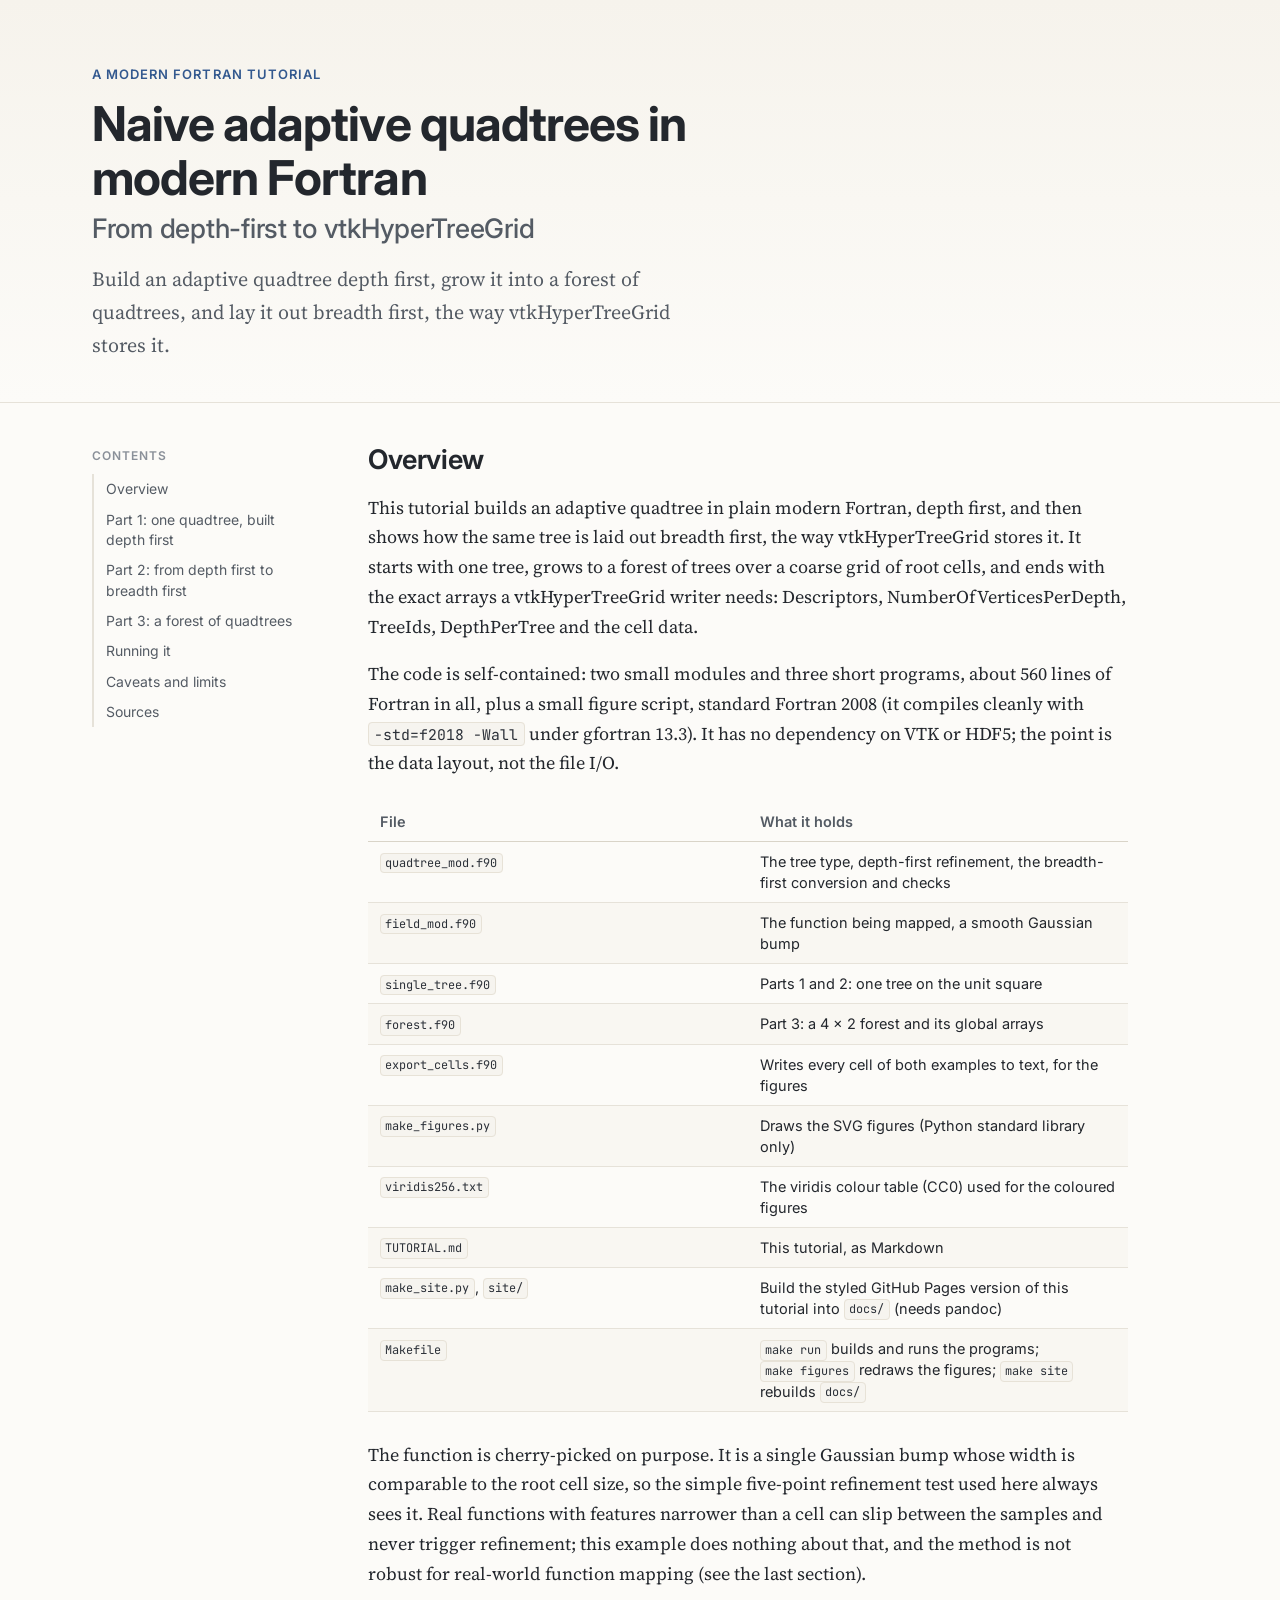
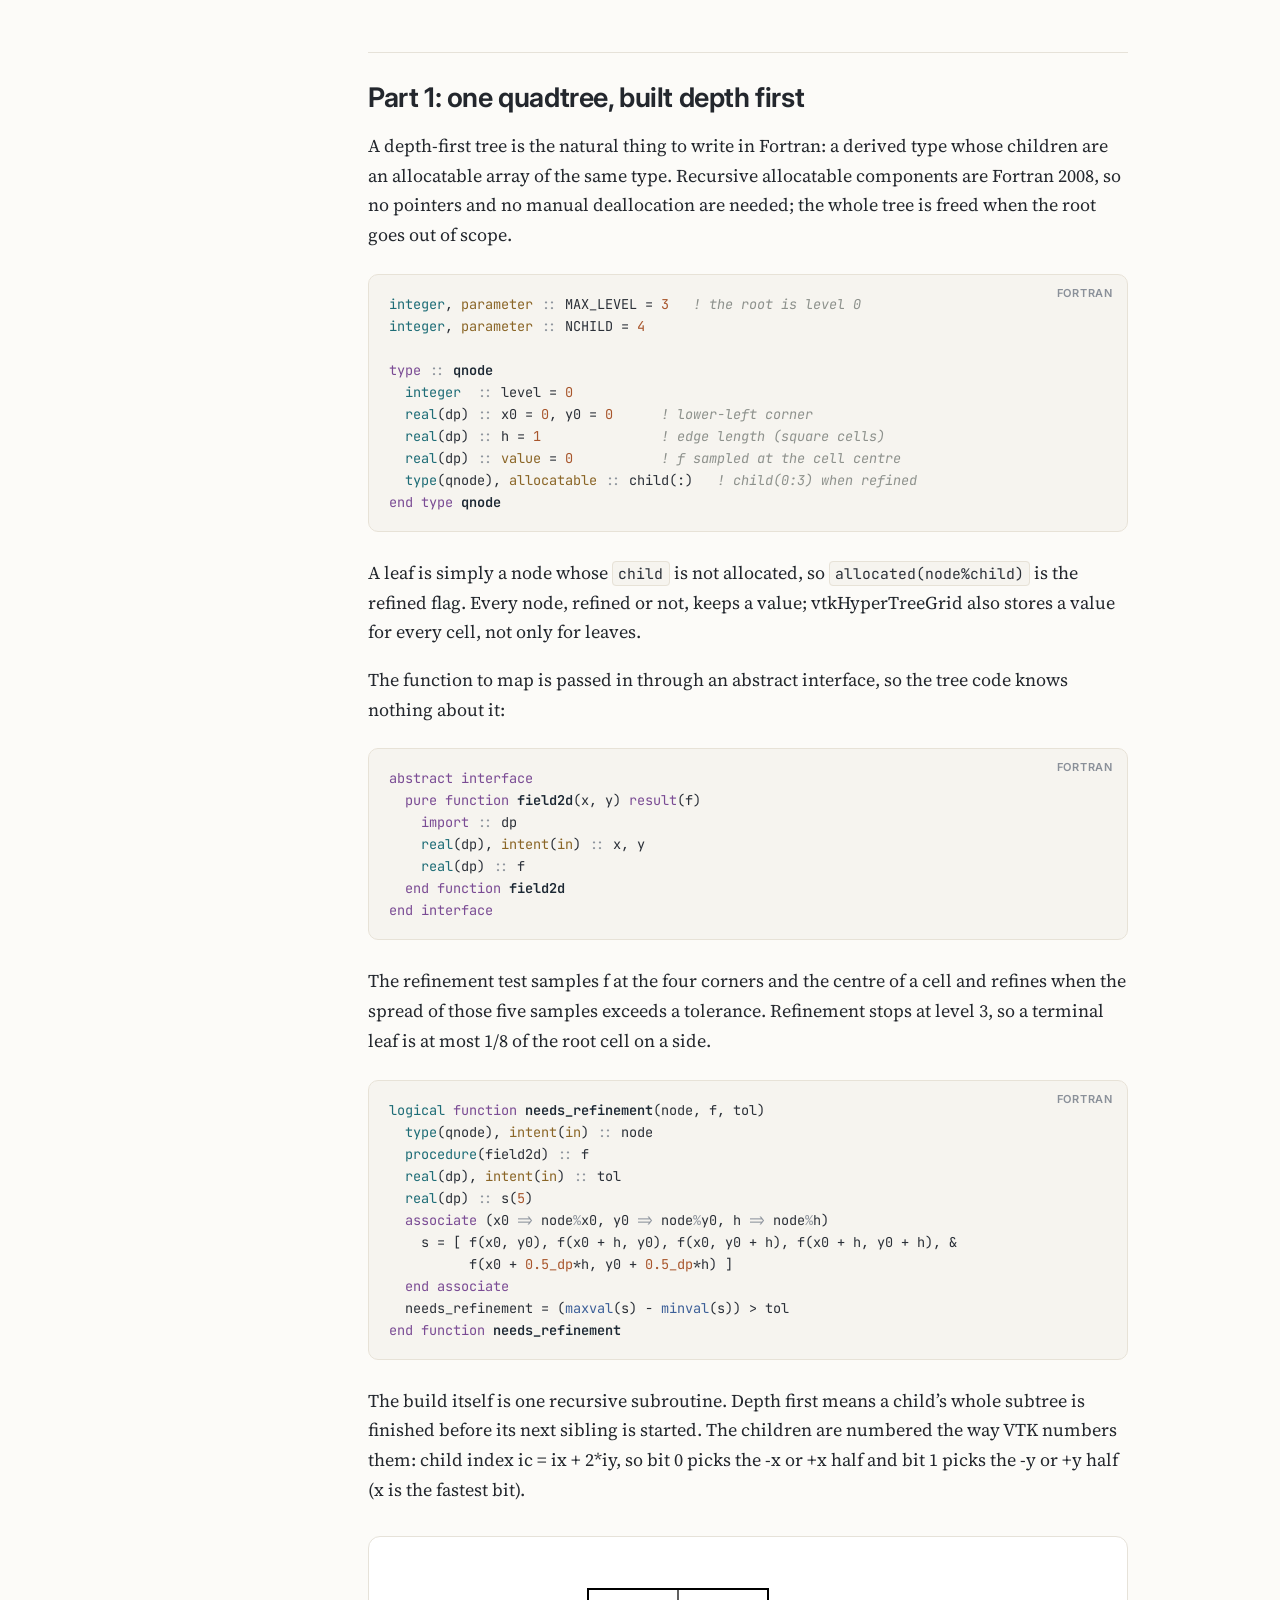
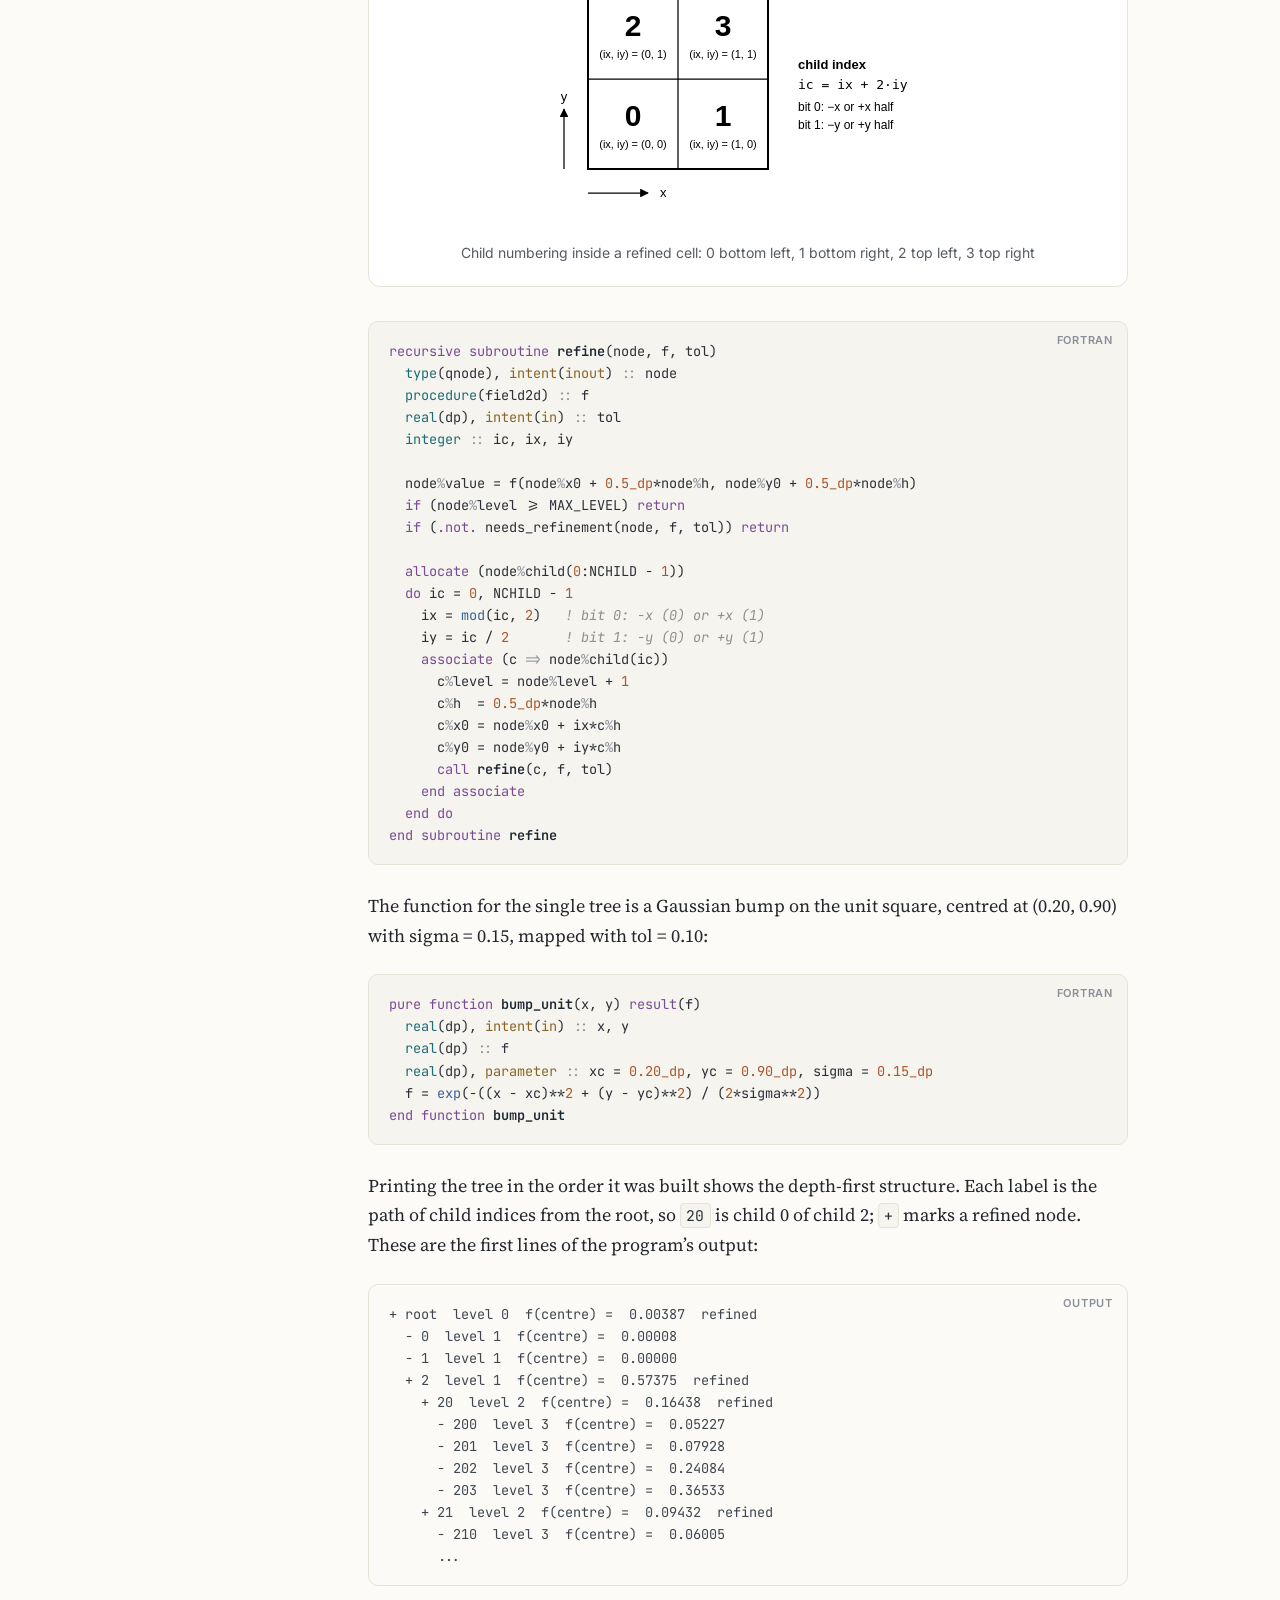
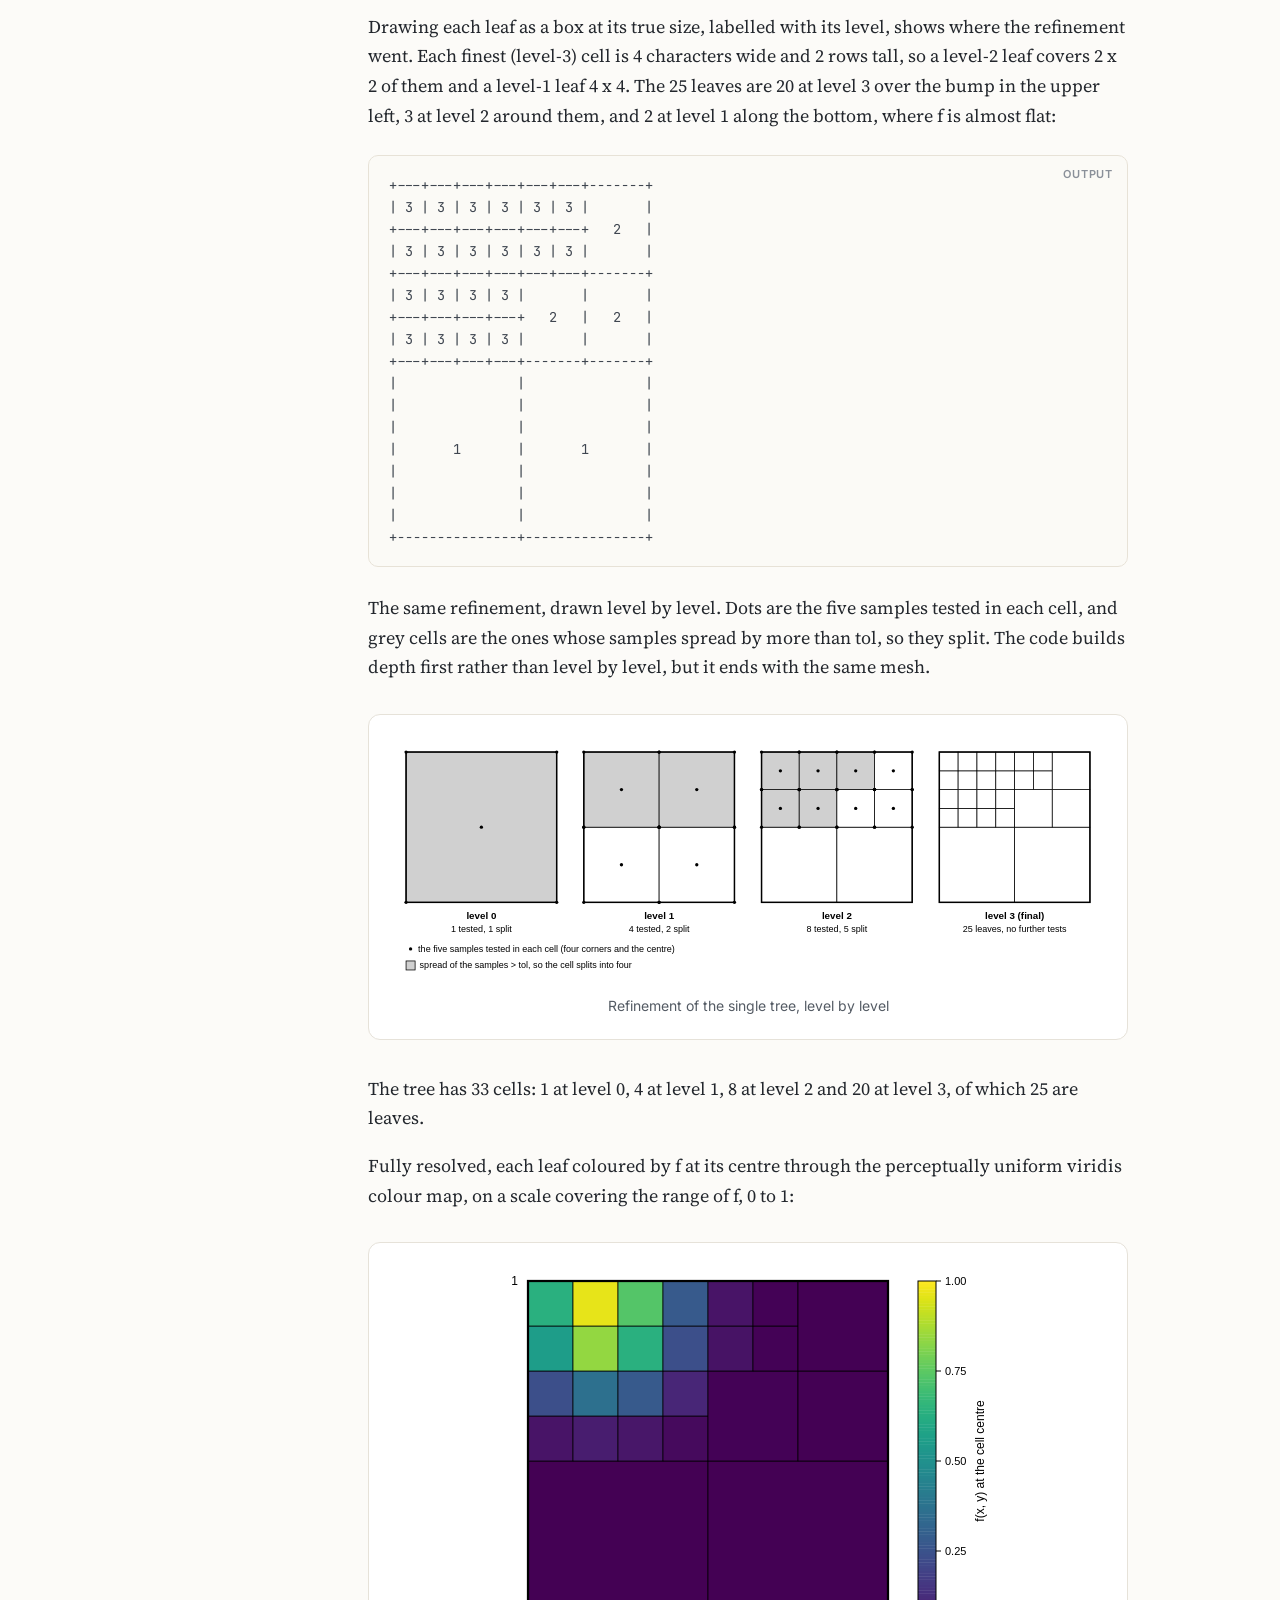
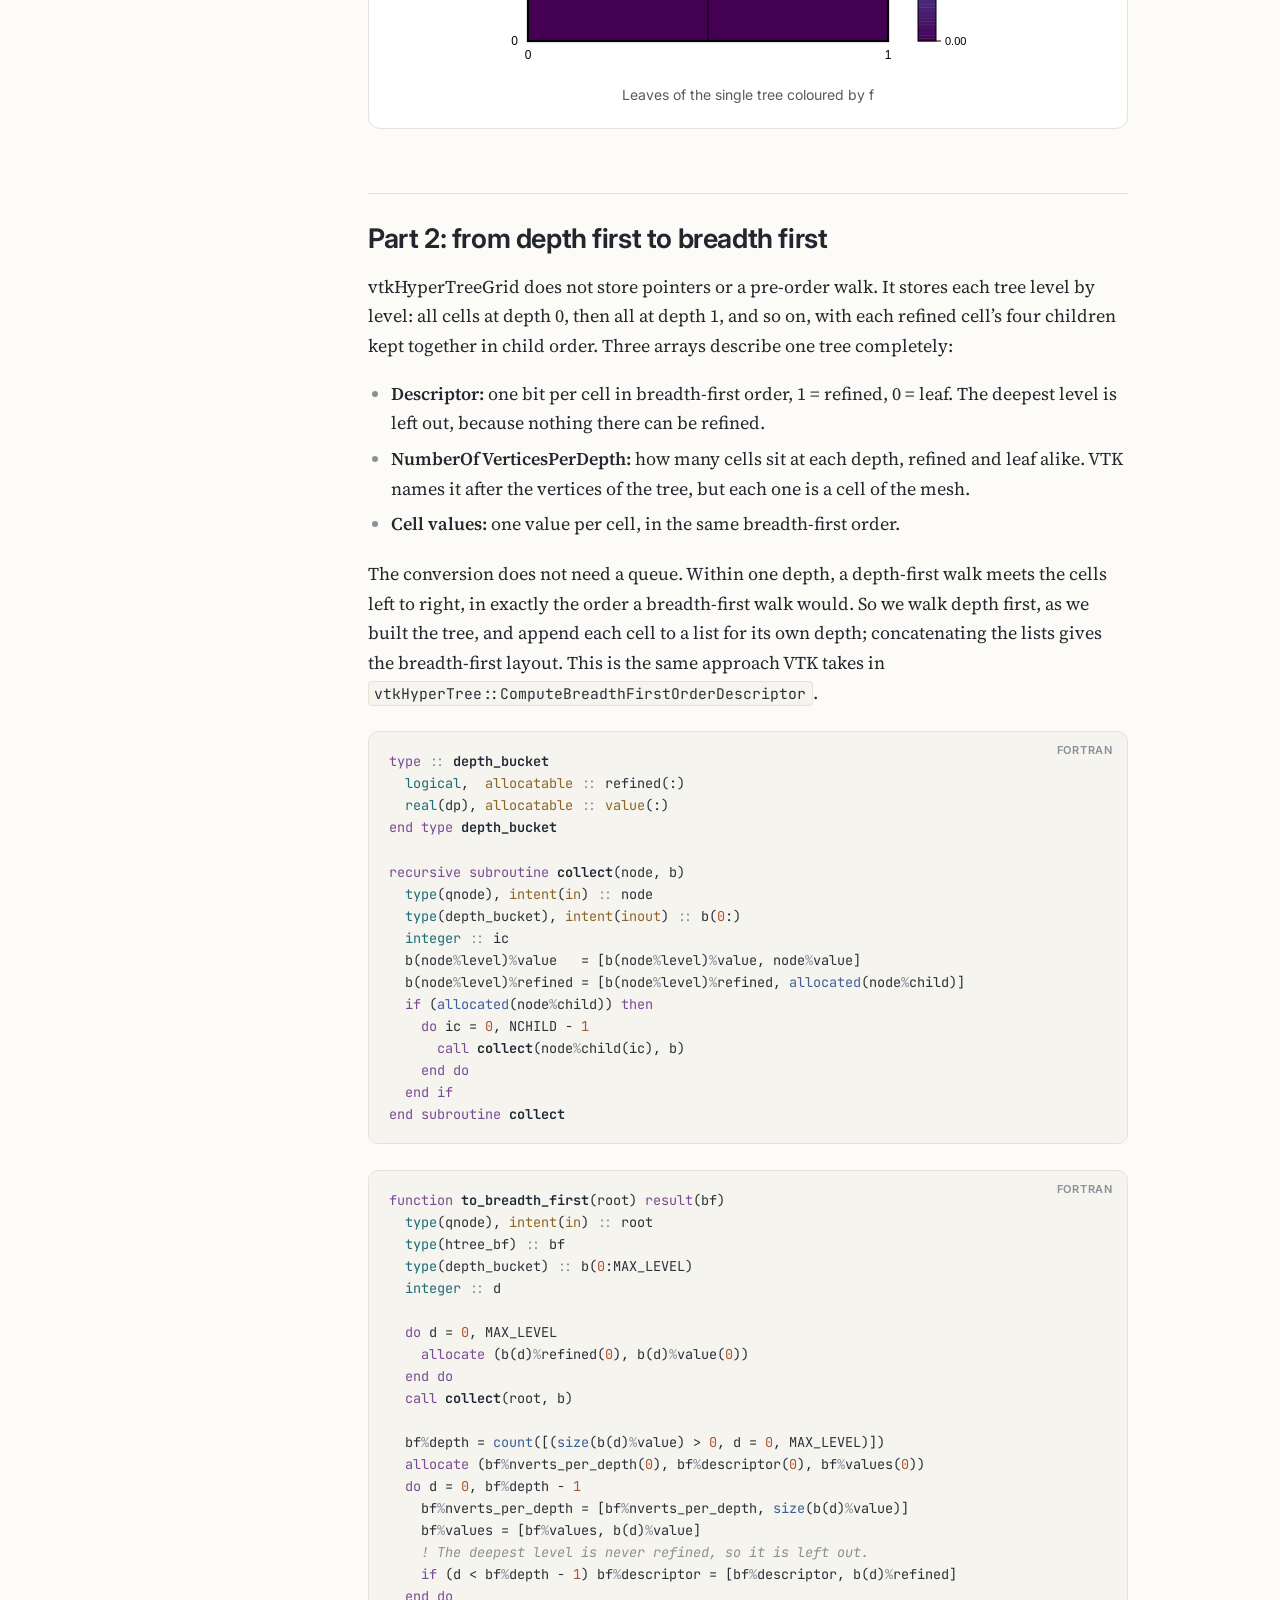
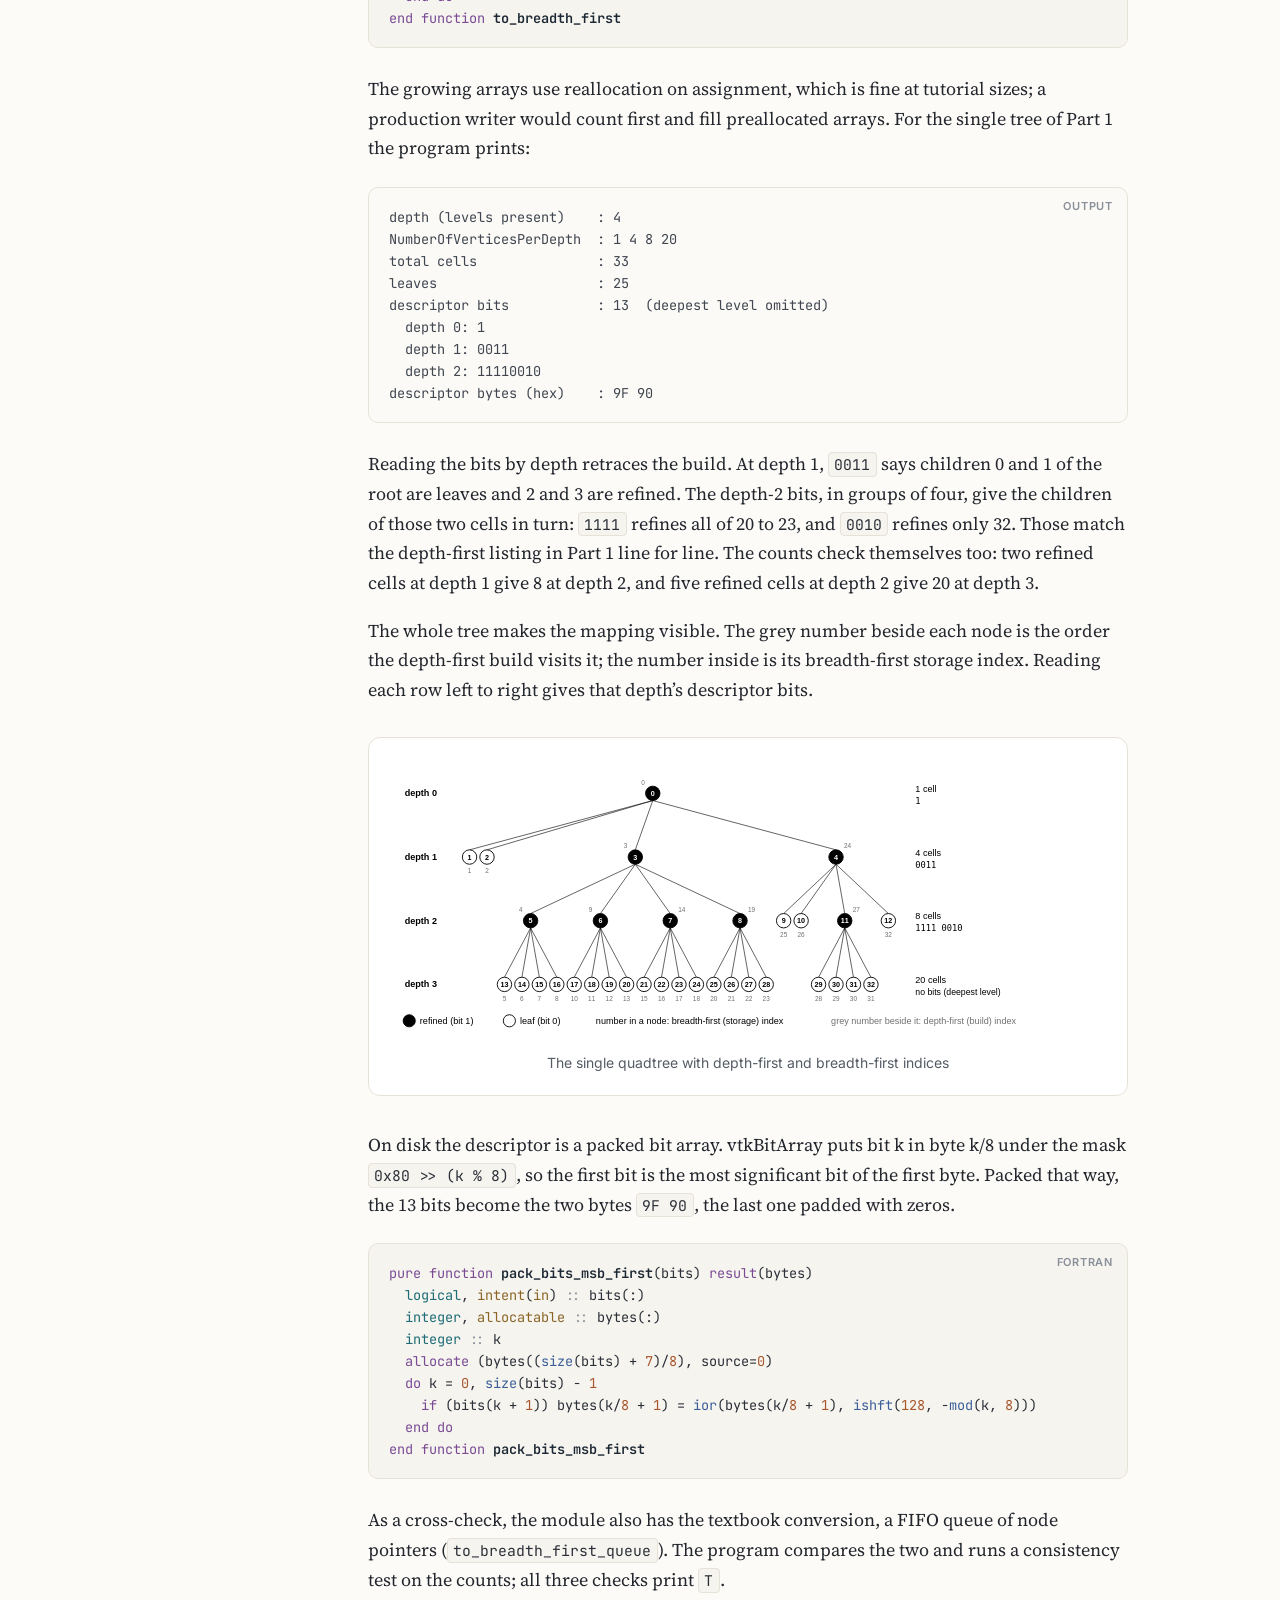
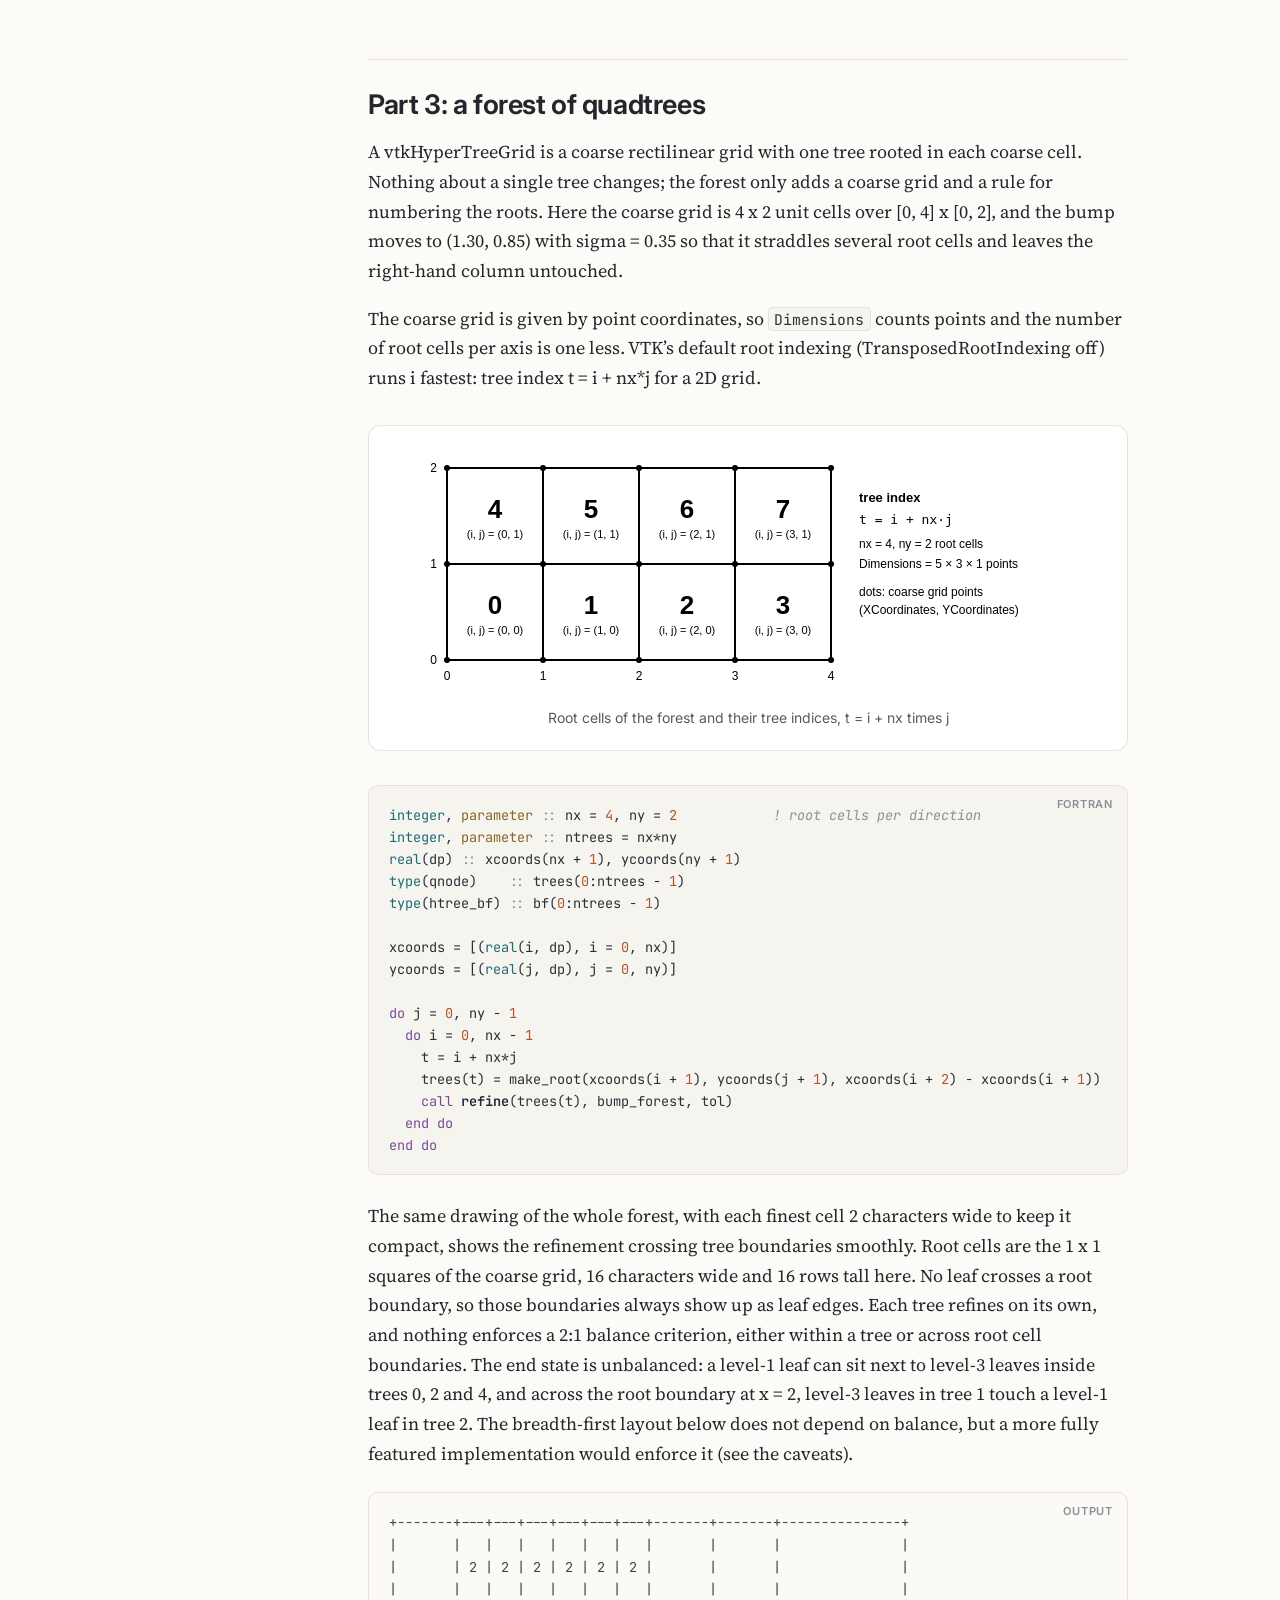
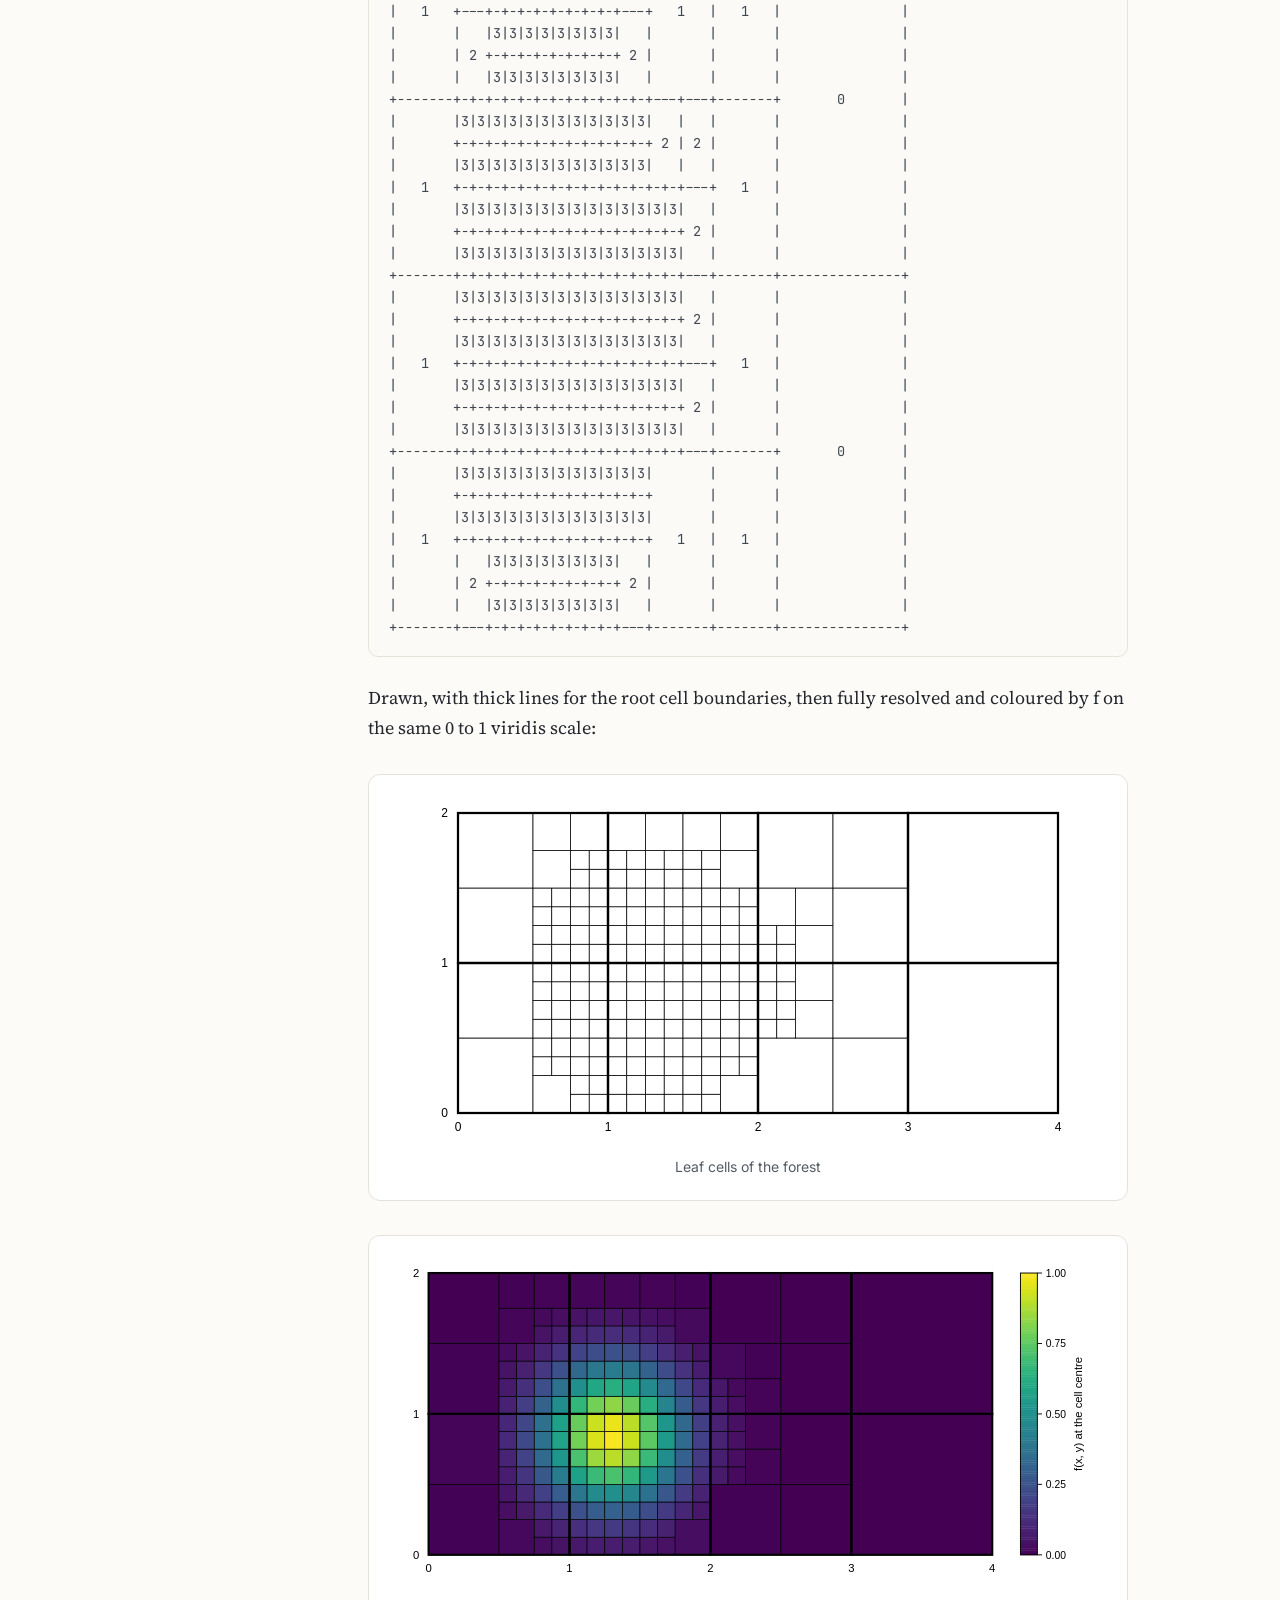
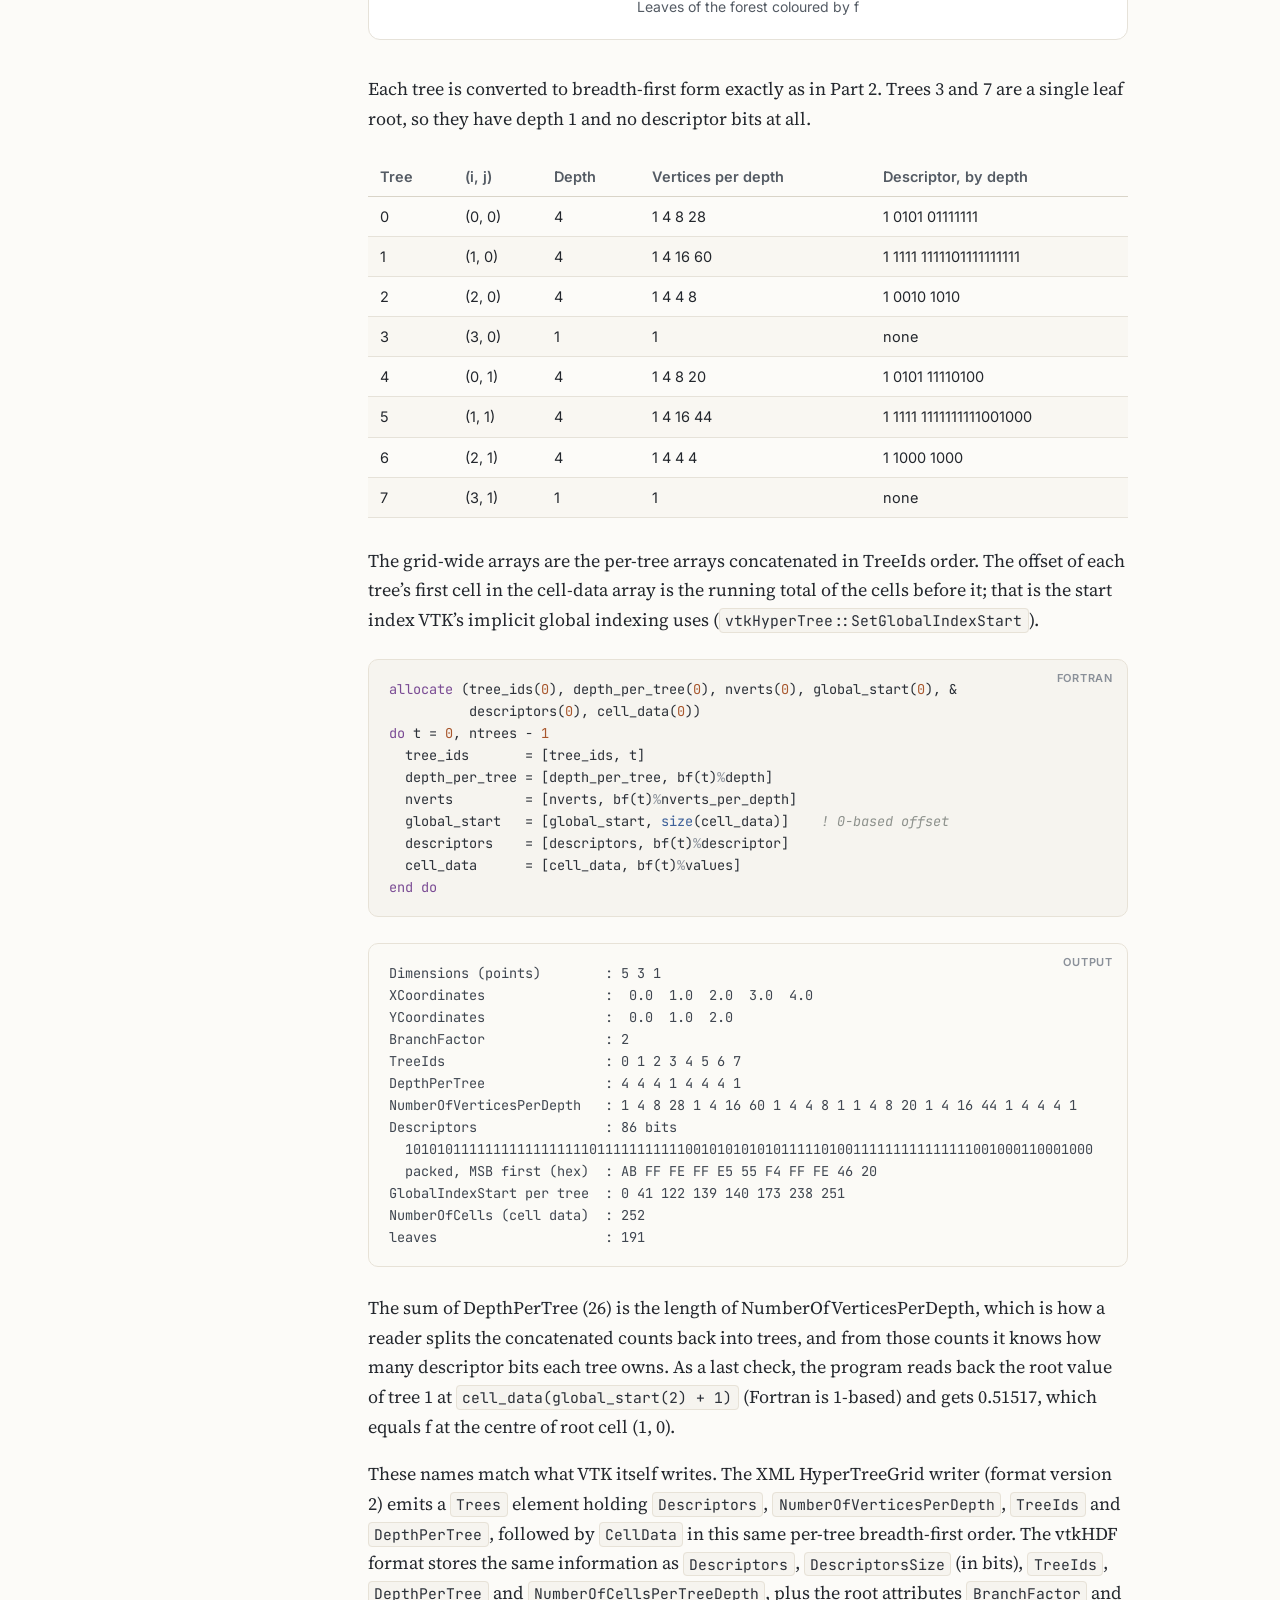
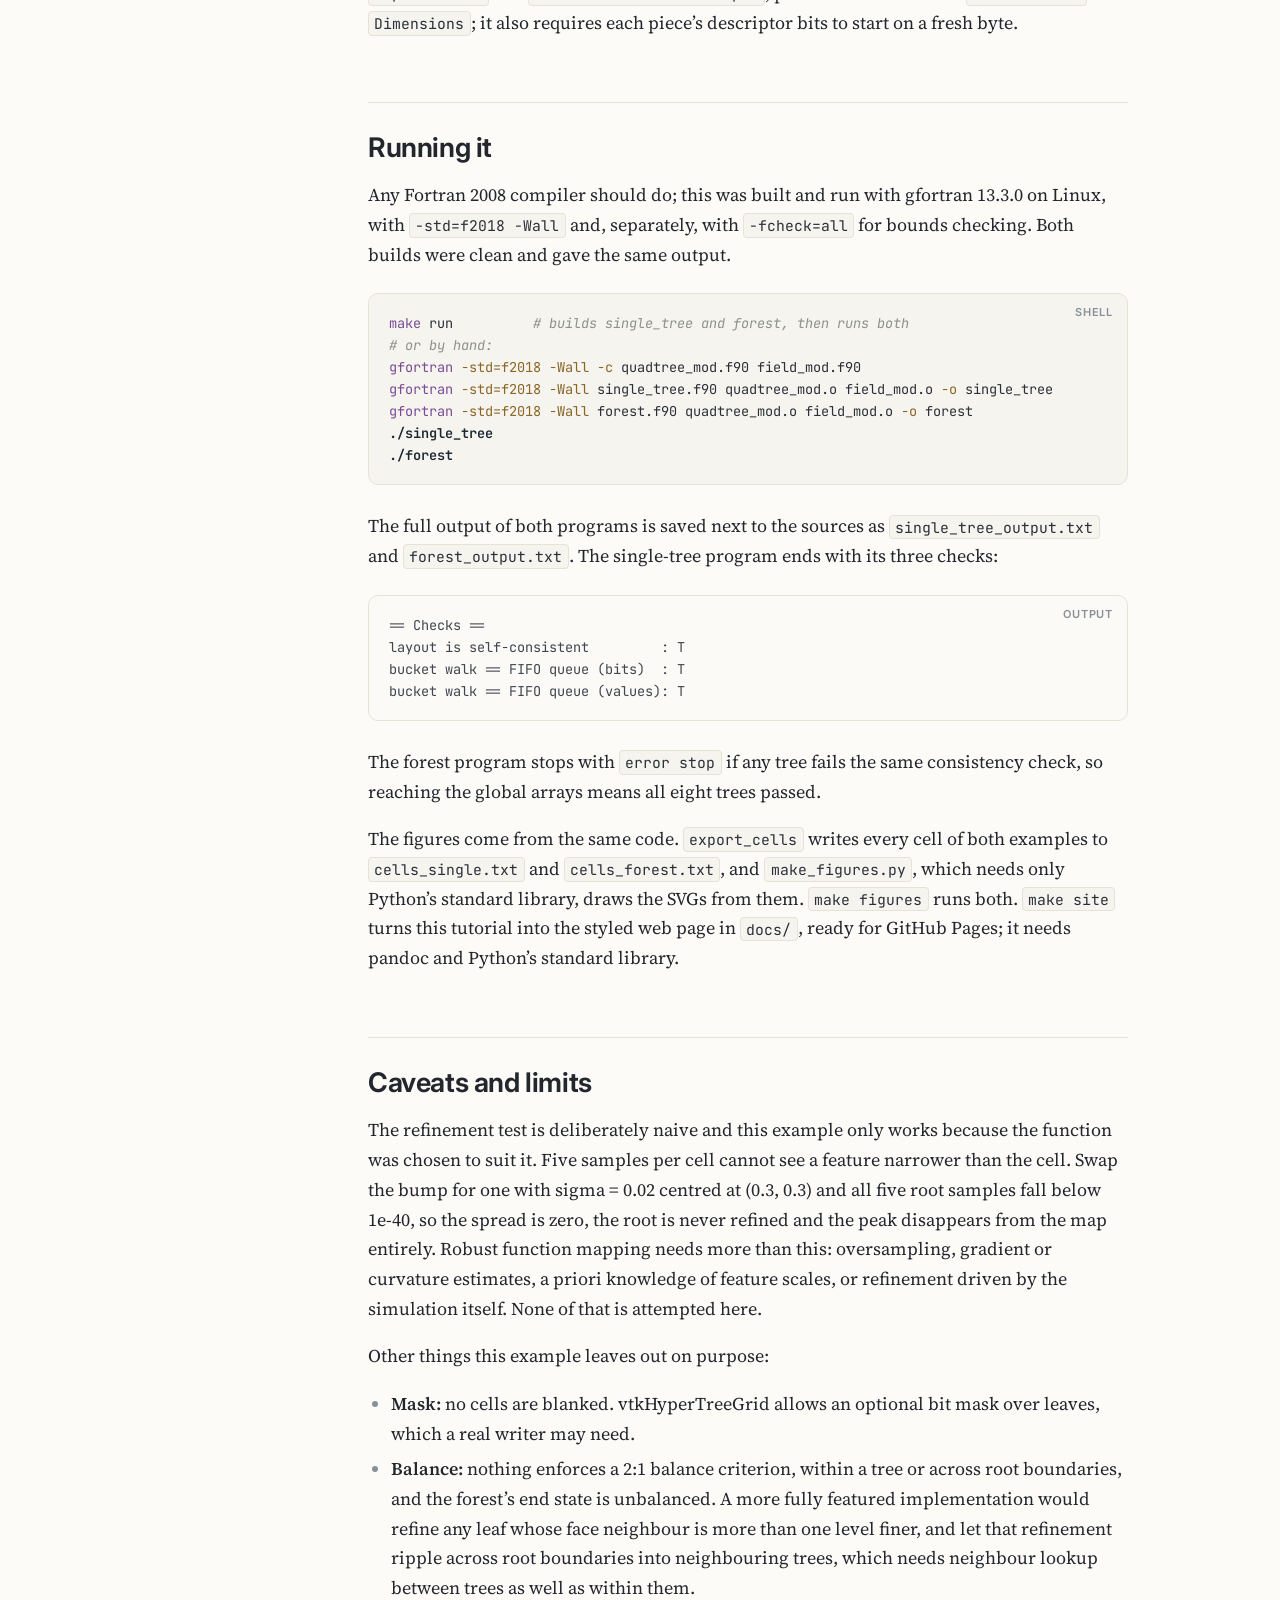
==== commit 114966e1: "Move the single-tree bump so the tree has leaves at levels 1, 2 and 3 The bump now sits at (0.20, 0." ====
--- a/docs/index.html
+++ b/docs/index.html
@@ -203,52 +203,53 @@
   <span class="kw">end</span> <span class="kw">do</span>
 <span class="kw">end</span> <span class="kw">subroutine</span> <span class="nm">refine</span></code></pre></div>
 <p>The function for the single tree is a Gaussian bump on the unit
-square, centred at (0.35, 0.60) with sigma = 0.15, mapped with tol =
+square, centred at (0.20, 0.90) with sigma = 0.15, mapped with tol =
 0.10:</p>
 <div class="codeblock lang-fortran"><span class="lang">Fortran</span><pre class="code"><code><span class="kw">pure</span> <span class="kw">function</span> <span class="nm">bump_unit</span>(x, y) <span class="kw">result</span>(f)
   <span class="ty">real</span>(dp), <span class="at">intent</span>(<span class="at">in</span>) <span class="op">::</span> x, y
   <span class="ty">real</span>(dp) <span class="op">::</span> f
-  <span class="ty">real</span>(dp), <span class="at">parameter</span> <span class="op">::</span> xc = <span class="nu">0.35_dp</span>, yc = <span class="nu">0.60_dp</span>, sigma = <span class="nu">0.15_dp</span>
+  <span class="ty">real</span>(dp), <span class="at">parameter</span> <span class="op">::</span> xc = <span class="nu">0.20_dp</span>, yc = <span class="nu">0.90_dp</span>, sigma = <span class="nu">0.15_dp</span>
   f = <span class="bu">exp</span>(-((x - xc)**<span class="nu">2</span> + (y - yc)**<span class="nu">2</span>) / (<span class="nu">2</span>*sigma**<span class="nu">2</span>))
 <span class="kw">end</span> <span class="kw">function</span> <span class="nm">bump_unit</span></code></pre></div>
 <p>Printing the tree in the order it was built shows the depth-first
 structure. Each label is the path of child indices from the root, so
-<code>02</code> is child 2 of child 0; <code>+</code> marks a refined
+<code>20</code> is child 0 of child 2; <code>+</code> marks a refined
 node. These are the first lines of the program’s output:</p>
-<div class="codeblock lang-text"><span class="lang">Output</span><pre class="code"><code>+ root  level 0  f(centre) =  0.48567  refined
-  + 0  level 1  f(centre) =  0.05263  refined
-    - 00  level 2  f(centre) =  0.00216
-    - 01  level 2  f(centre) =  0.00655
-    + 02  level 2  f(centre) =  0.10540  refined
-      - 020  level 3  f(centre) =  0.02538
-      - 021  level 3  f(centre) =  0.08860
-      - 022  level 3  f(centre) =  0.08860
-      - 023  level 3  f(centre) =  0.30925
-    + 03  level 2  f(centre) =  0.32017  refined
-      - 030  level 3  f(centre) =  0.15442
+<div class="codeblock lang-text"><span class="lang">Output</span><pre class="code"><code>+ root  level 0  f(centre) =  0.00387  refined
+  - 0  level 1  f(centre) =  0.00008
+  - 1  level 1  f(centre) =  0.00000
+  + 2  level 1  f(centre) =  0.57375  refined
+    + 20  level 2  f(centre) =  0.16438  refined
+      - 200  level 3  f(centre) =  0.05227
+      - 201  level 3  f(centre) =  0.07928
+      - 202  level 3  f(centre) =  0.24084
+      - 203  level 3  f(centre) =  0.36533
+    + 21  level 2  f(centre) =  0.09432  refined
+      - 210  level 3  f(centre) =  0.06005
       ...</code></pre></div>
 <p>Drawing each leaf as a box at its true size, labelled with its level,
 shows where the refinement went. Each finest (level-3) cell is 4
-characters wide and 2 rows tall, so a level-2 leaf covers 2 x 2 of them.
-The 43 leaves are 36 at level 3, sitting over the bump toward the upper
-left, and 7 at level 2:</p>
+characters wide and 2 rows tall, so a level-2 leaf covers 2 x 2 of them
+and a level-1 leaf 4 x 4. The 25 leaves are 20 at level 3 over the bump
+in the upper left, 3 at level 2 around them, and 2 at level 1 along the
+bottom, where f is almost flat:</p>
 <div class="codeblock lang-text"><span class="lang">Output</span><pre class="code"><code>+---+---+---+---+---+---+-------+
 | 3 | 3 | 3 | 3 | 3 | 3 |       |
 +---+---+---+---+---+---+   2   |
 | 3 | 3 | 3 | 3 | 3 | 3 |       |
 +---+---+---+---+---+---+-------+
-| 3 | 3 | 3 | 3 | 3 | 3 |       |
-+---+---+---+---+---+---+   2   |
-| 3 | 3 | 3 | 3 | 3 | 3 |       |
-+---+---+---+---+---+---+-------+
-| 3 | 3 | 3 | 3 | 3 | 3 |       |
-+---+---+---+---+---+---+   2   |
-| 3 | 3 | 3 | 3 | 3 | 3 |       |
-+---+---+---+---+---+---+-------+
-|       |       |       |       |
-|   2   |   2   |   2   |   2   |
-|       |       |       |       |
-+-------+-------+-------+-------+</code></pre></div>
+| 3 | 3 | 3 | 3 |       |       |
++---+---+---+---+   2   |   2   |
+| 3 | 3 | 3 | 3 |       |       |
++---+---+---+---+-------+-------+
+|               |               |
+|               |               |
+|               |               |
+|       1       |       1       |
+|               |               |
+|               |               |
+|               |               |
++---------------+---------------+</code></pre></div>
 <p>The same refinement, drawn level by level. Dots are the five samples
 tested in each cell, and grey cells are the ones whose samples spread by
 more than tol, so they split. The code builds depth first rather than
@@ -259,8 +260,8 @@
 <figcaption aria-hidden="true">Refinement of the single tree, level by
 level</figcaption>
 </figure>
-<p>The tree has 57 cells: 1 at level 0, 4 at level 1, 16 at level 2 and
-36 at level 3, of which 43 are leaves.</p>
+<p>The tree has 33 cells: 1 at level 0, 4 at level 1, 8 at level 2 and
+20 at level 3, of which 25 are leaves.</p>
 <p>Fully resolved, each leaf coloured by f at its centre through the
 perceptually uniform viridis colour map, on a scale covering the range
 of f, 0 to 1:</p>
@@ -334,21 +335,22 @@
 preallocated arrays. For the single tree of Part 1 the program
 prints:</p>
 <div class="codeblock lang-text"><span class="lang">Output</span><pre class="code"><code>depth (levels present)    : 4
-NumberOfVerticesPerDepth  : 1 4 16 36
-total cells               : 57
-leaves                    : 43
-descriptor bits           : 21  (deepest level omitted)
+NumberOfVerticesPerDepth  : 1 4 8 20
+total cells               : 33
+leaves                    : 25
+descriptor bits           : 13  (deepest level omitted)
   depth 0: 1
-  depth 1: 1111
-  depth 2: 0011001011111010
-descriptor bytes (hex)    : F9 97 D0</code></pre></div>
-<p>Reading the depth-2 bits in groups of four gives the children of each
-level-1 cell in turn: <code>0011</code> says children 02 and 03 are
-refined, <code>0010</code> says only 12 is, <code>1111</code> refines
-all of 20 to 23, and <code>1010</code> refines 30 and 32. Those match
-the depth-first listing in Part 1 line for line. The counts check
-themselves too: four refined cells at depth 1 give 16 at depth 2, and
-nine refined cells at depth 2 give 36 at depth 3.</p>
+  depth 1: 0011
+  depth 2: 11110010
+descriptor bytes (hex)    : 9F 90</code></pre></div>
+<p>Reading the bits by depth retraces the build. At depth 1,
+<code>0011</code> says children 0 and 1 of the root are leaves and 2 and
+3 are refined. The depth-2 bits, in groups of four, give the children of
+those two cells in turn: <code>1111</code> refines all of 20 to 23, and
+<code>0010</code> refines only 32. Those match the depth-first listing
+in Part 1 line for line. The counts check themselves too: two refined
+cells at depth 1 give 8 at depth 2, and five refined cells at depth 2
+give 20 at depth 3.</p>
 <p>The whole tree makes the mapping visible. The grey number beside each
 node is the order the depth-first build visits it; the number inside is
 its breadth-first storage index. Reading each row left to right gives
@@ -362,8 +364,8 @@
 <p>On disk the descriptor is a packed bit array. vtkBitArray puts bit k
 in byte k/8 under the mask <code>0x80 &gt;&gt; (k % 8)</code>, so the
 first bit is the most significant bit of the first byte. Packed that
-way, the 21 bits become the three bytes <code>F9 97 D0</code>, the last
-one padded with zeros.</p>
+way, the 13 bits become the two bytes <code>9F 90</code>, the last one
+padded with zeros.</p>
 <div class="codeblock lang-fortran"><span class="lang">Fortran</span><pre class="code"><code><span class="kw">pure</span> <span class="kw">function</span> <span class="nm">pack_bits_msb_first</span>(bits) <span class="kw">result</span>(bytes)
   <span class="ty">logical</span>, <span class="at">intent</span>(<span class="at">in</span>) <span class="op">::</span> bits(:)
   <span class="ty">integer</span>, <span class="at">allocatable</span> <span class="op">::</span> bytes(:)
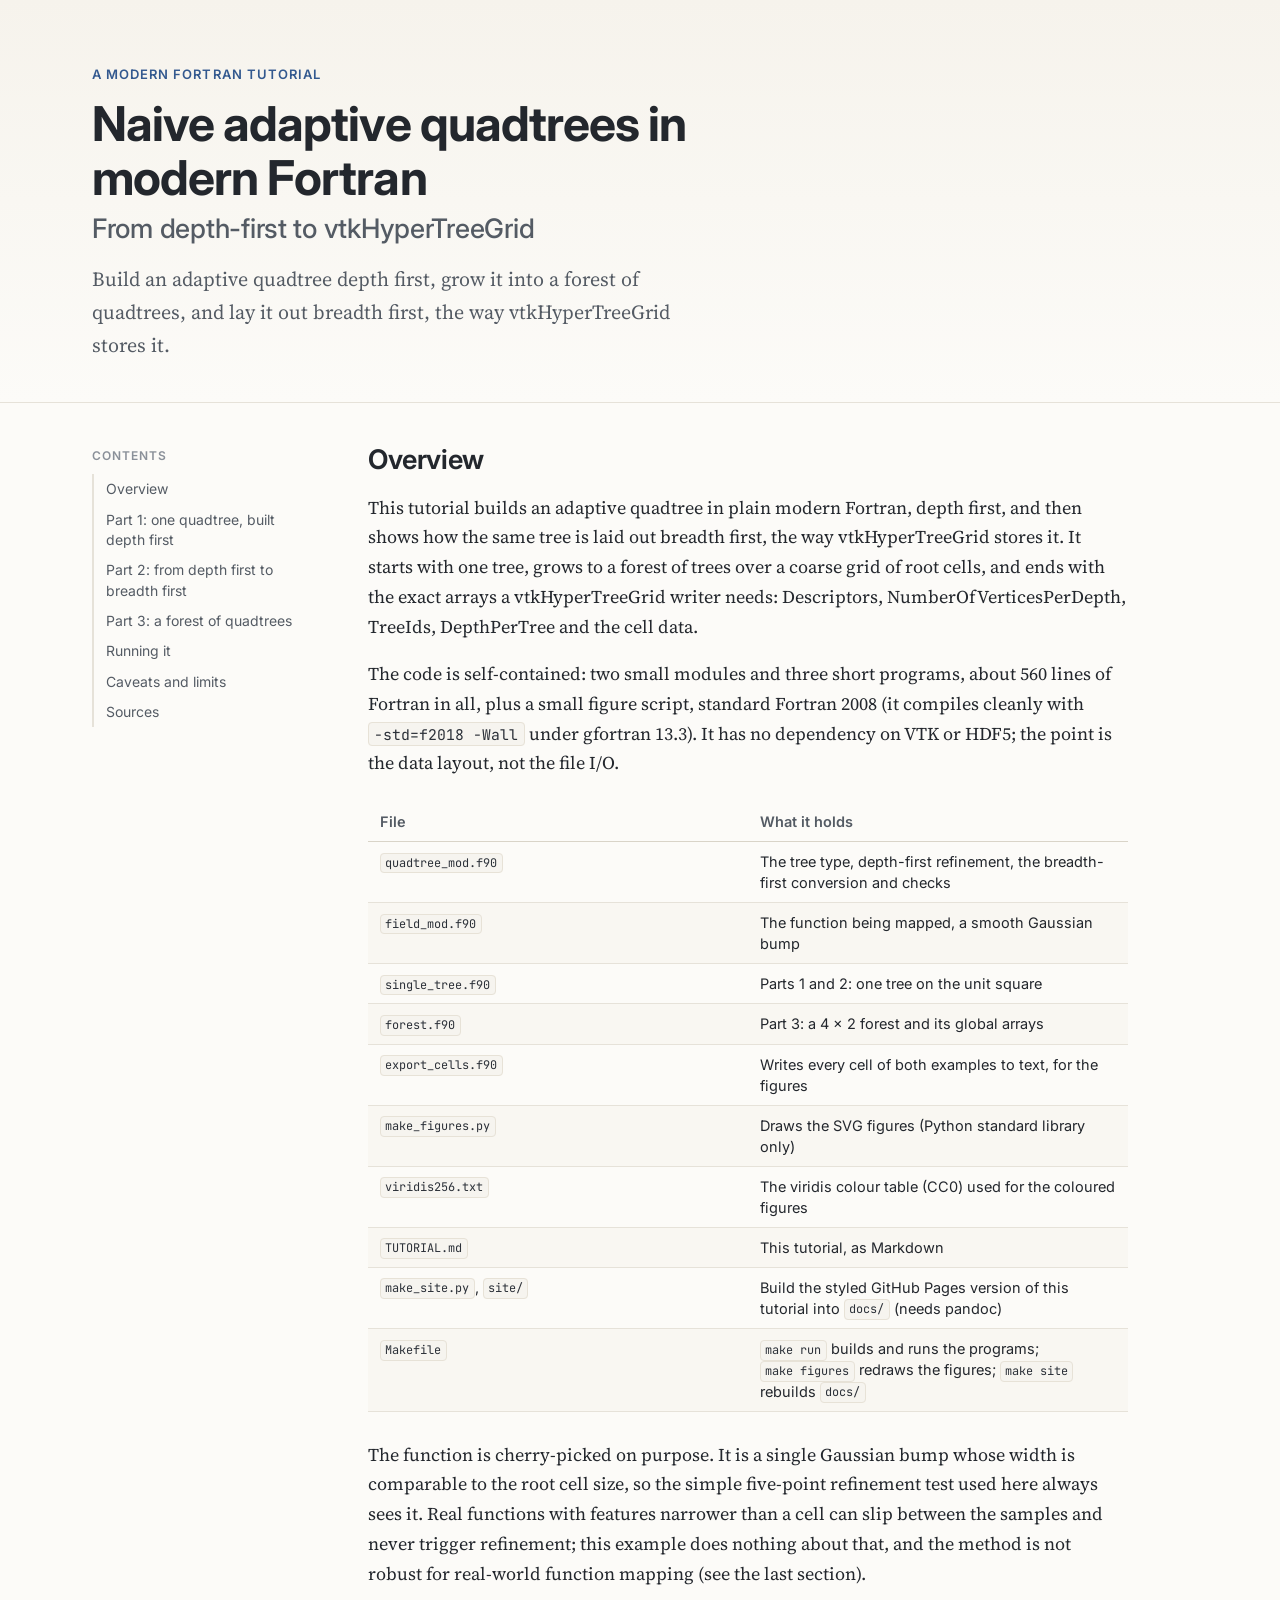
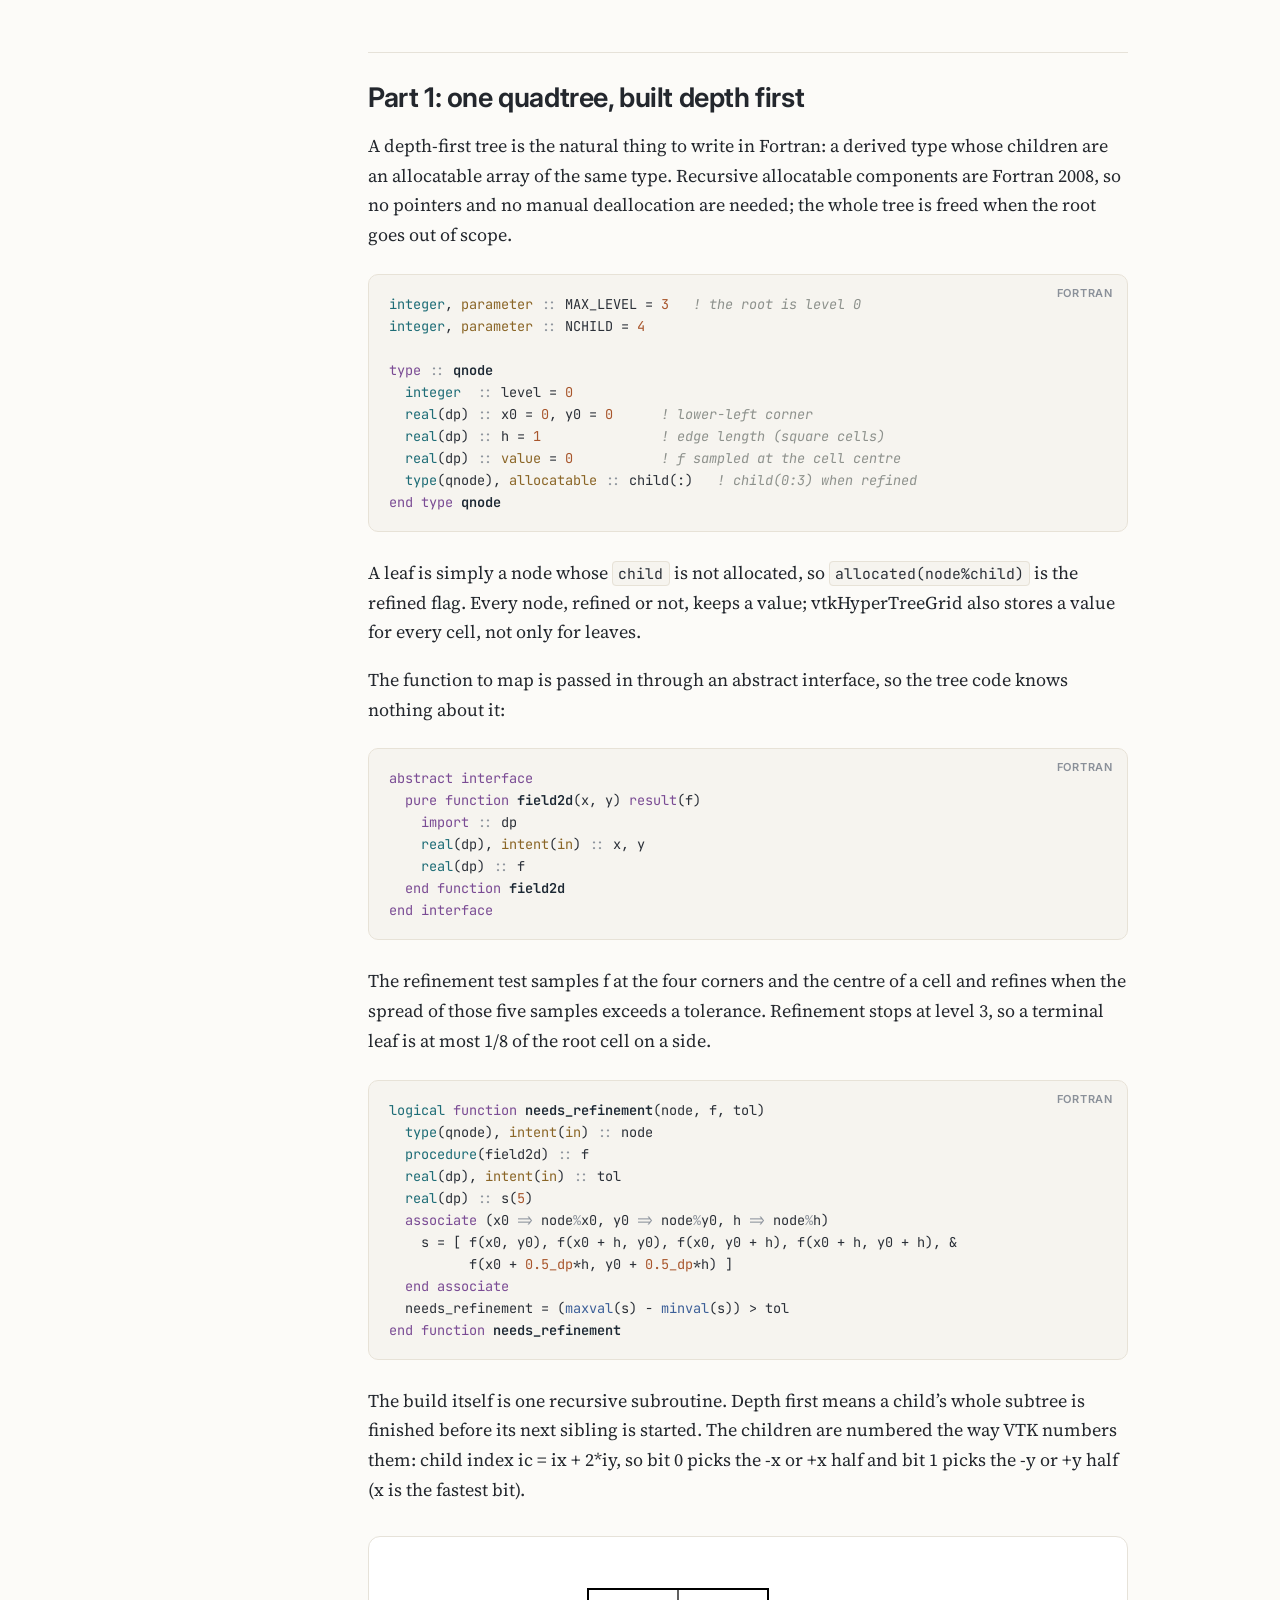
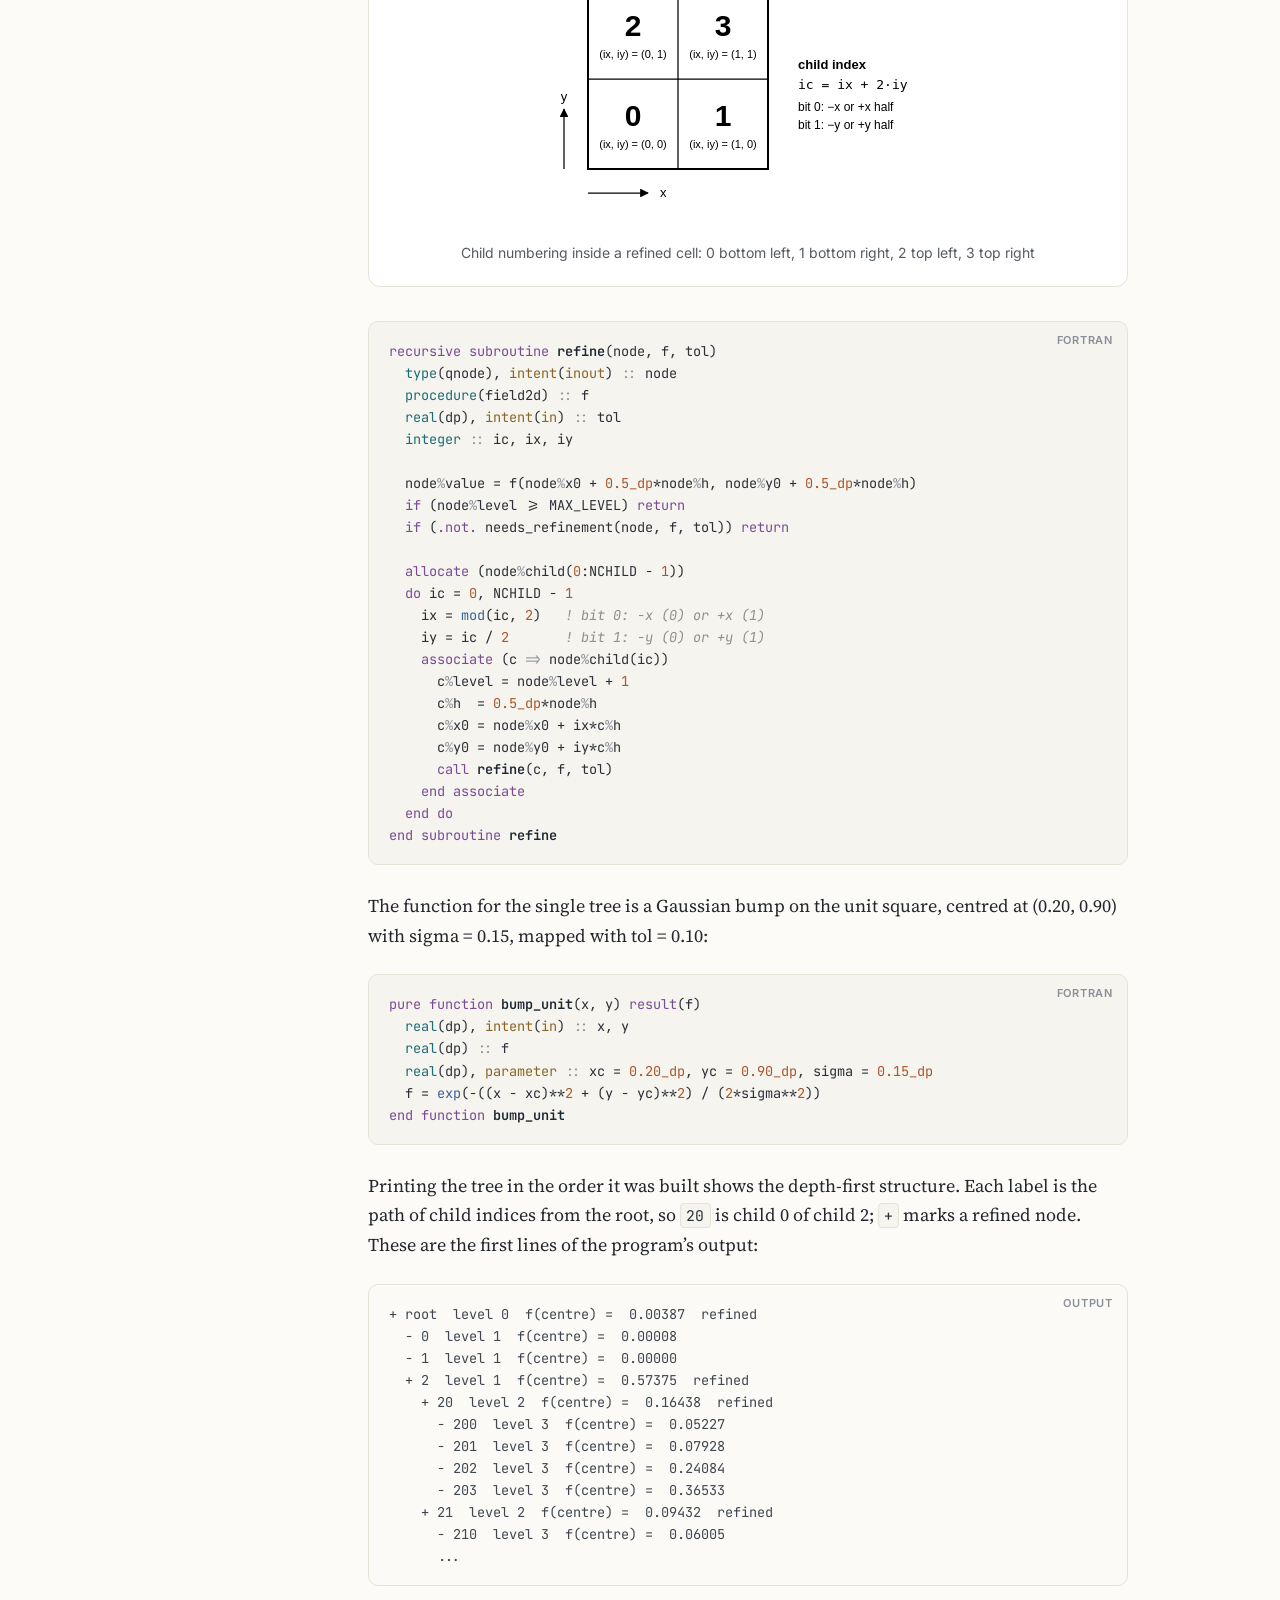
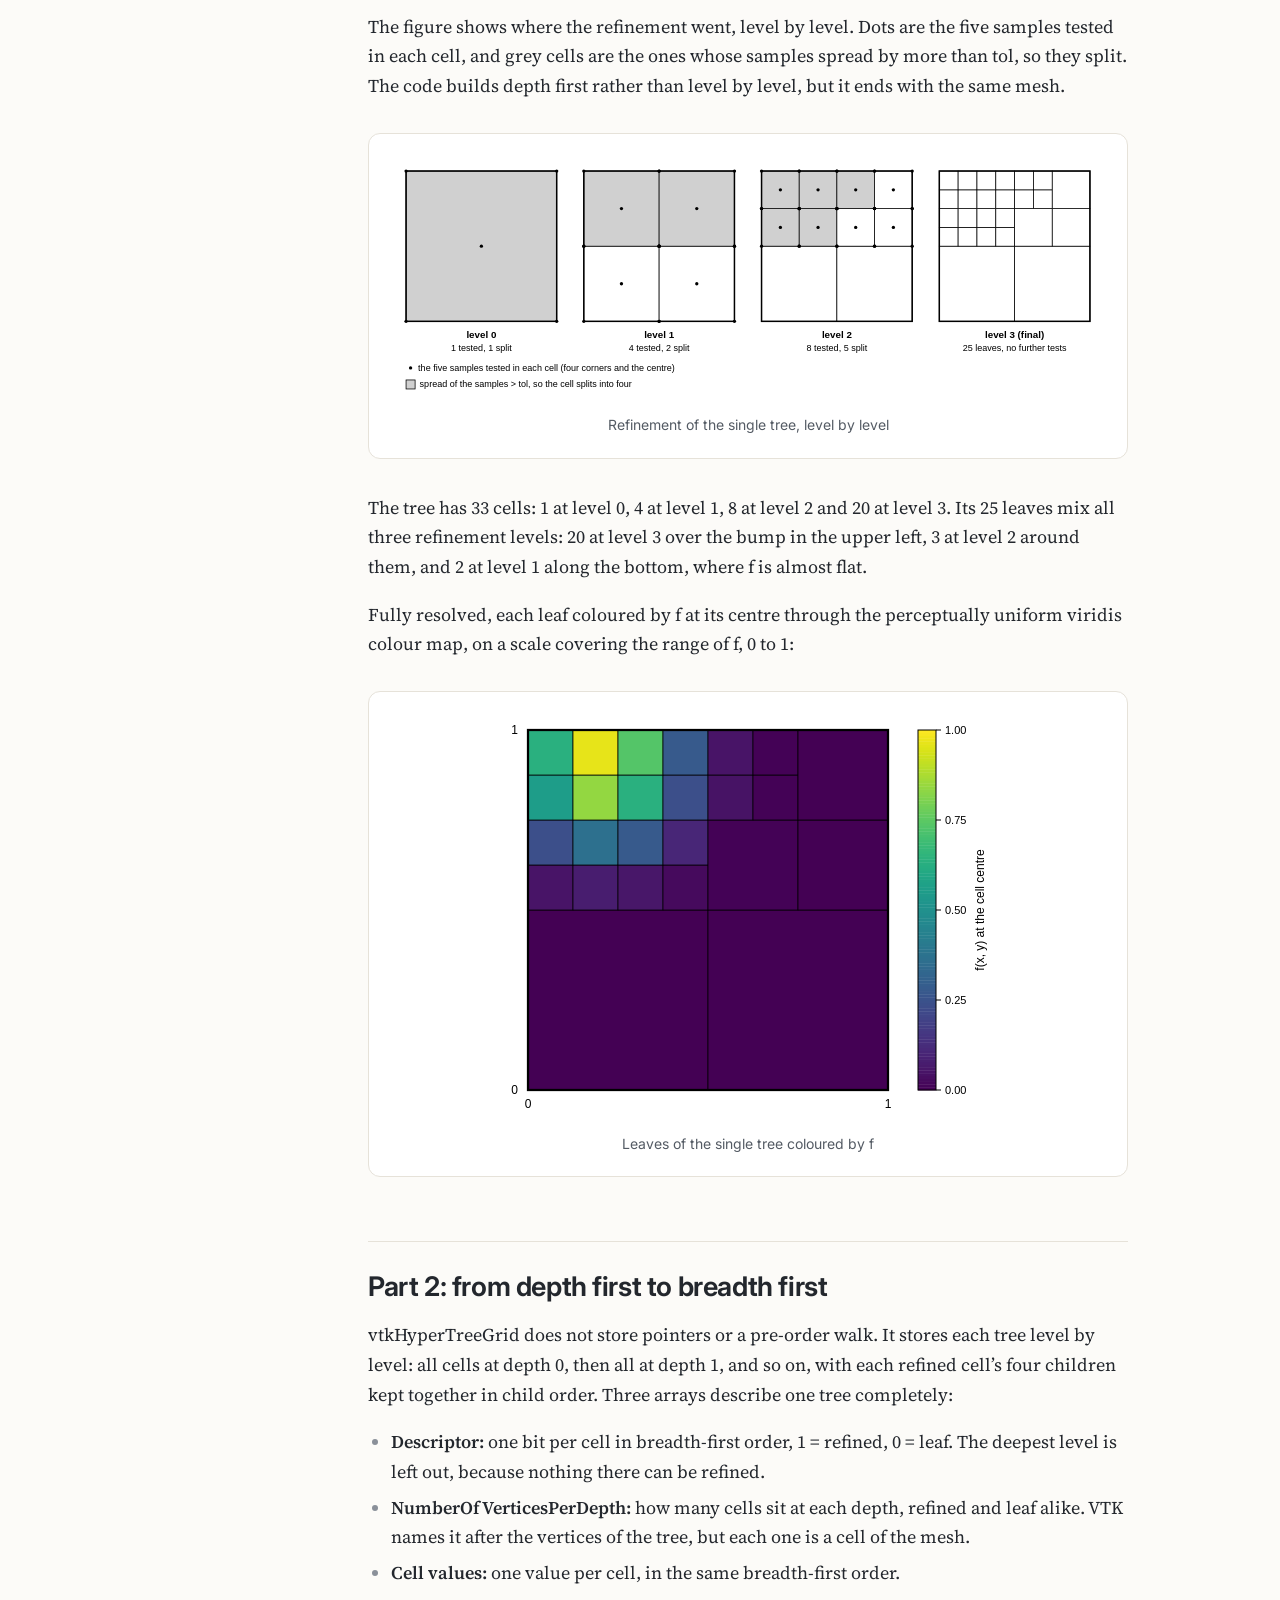
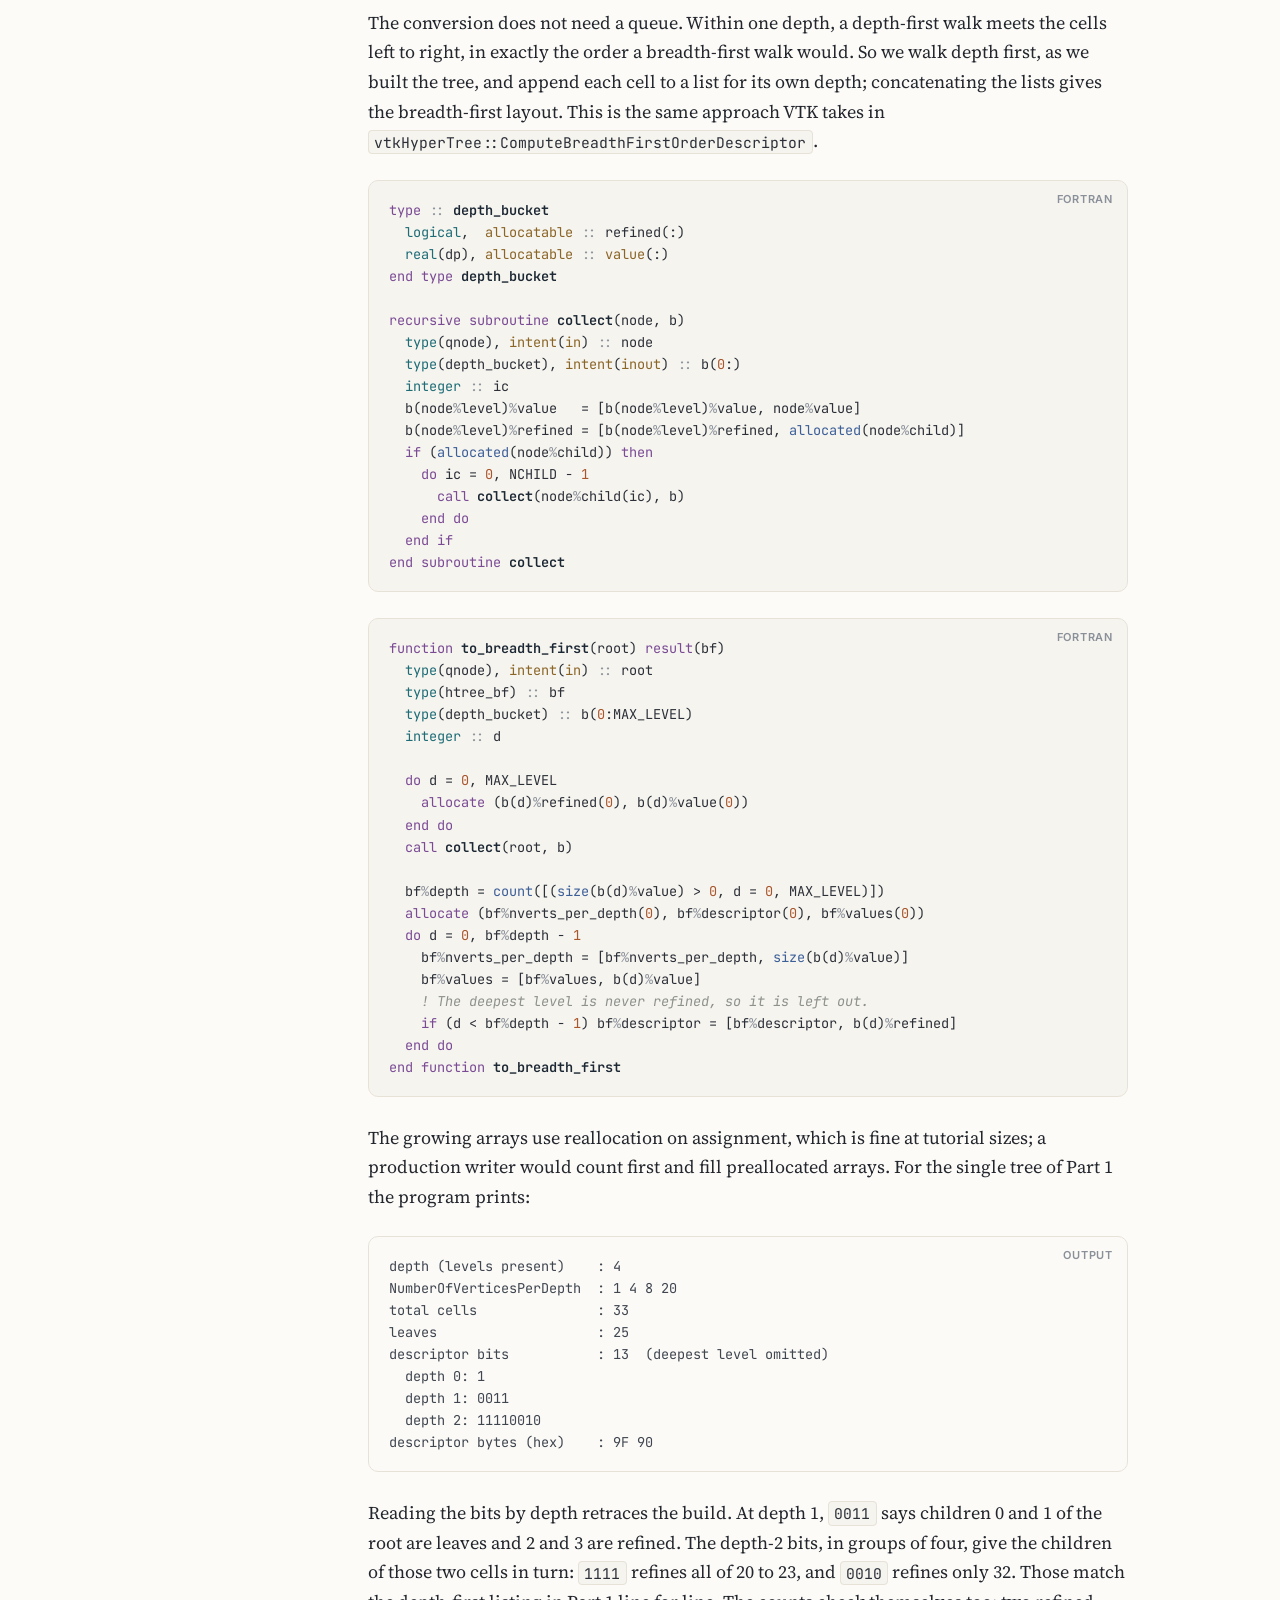
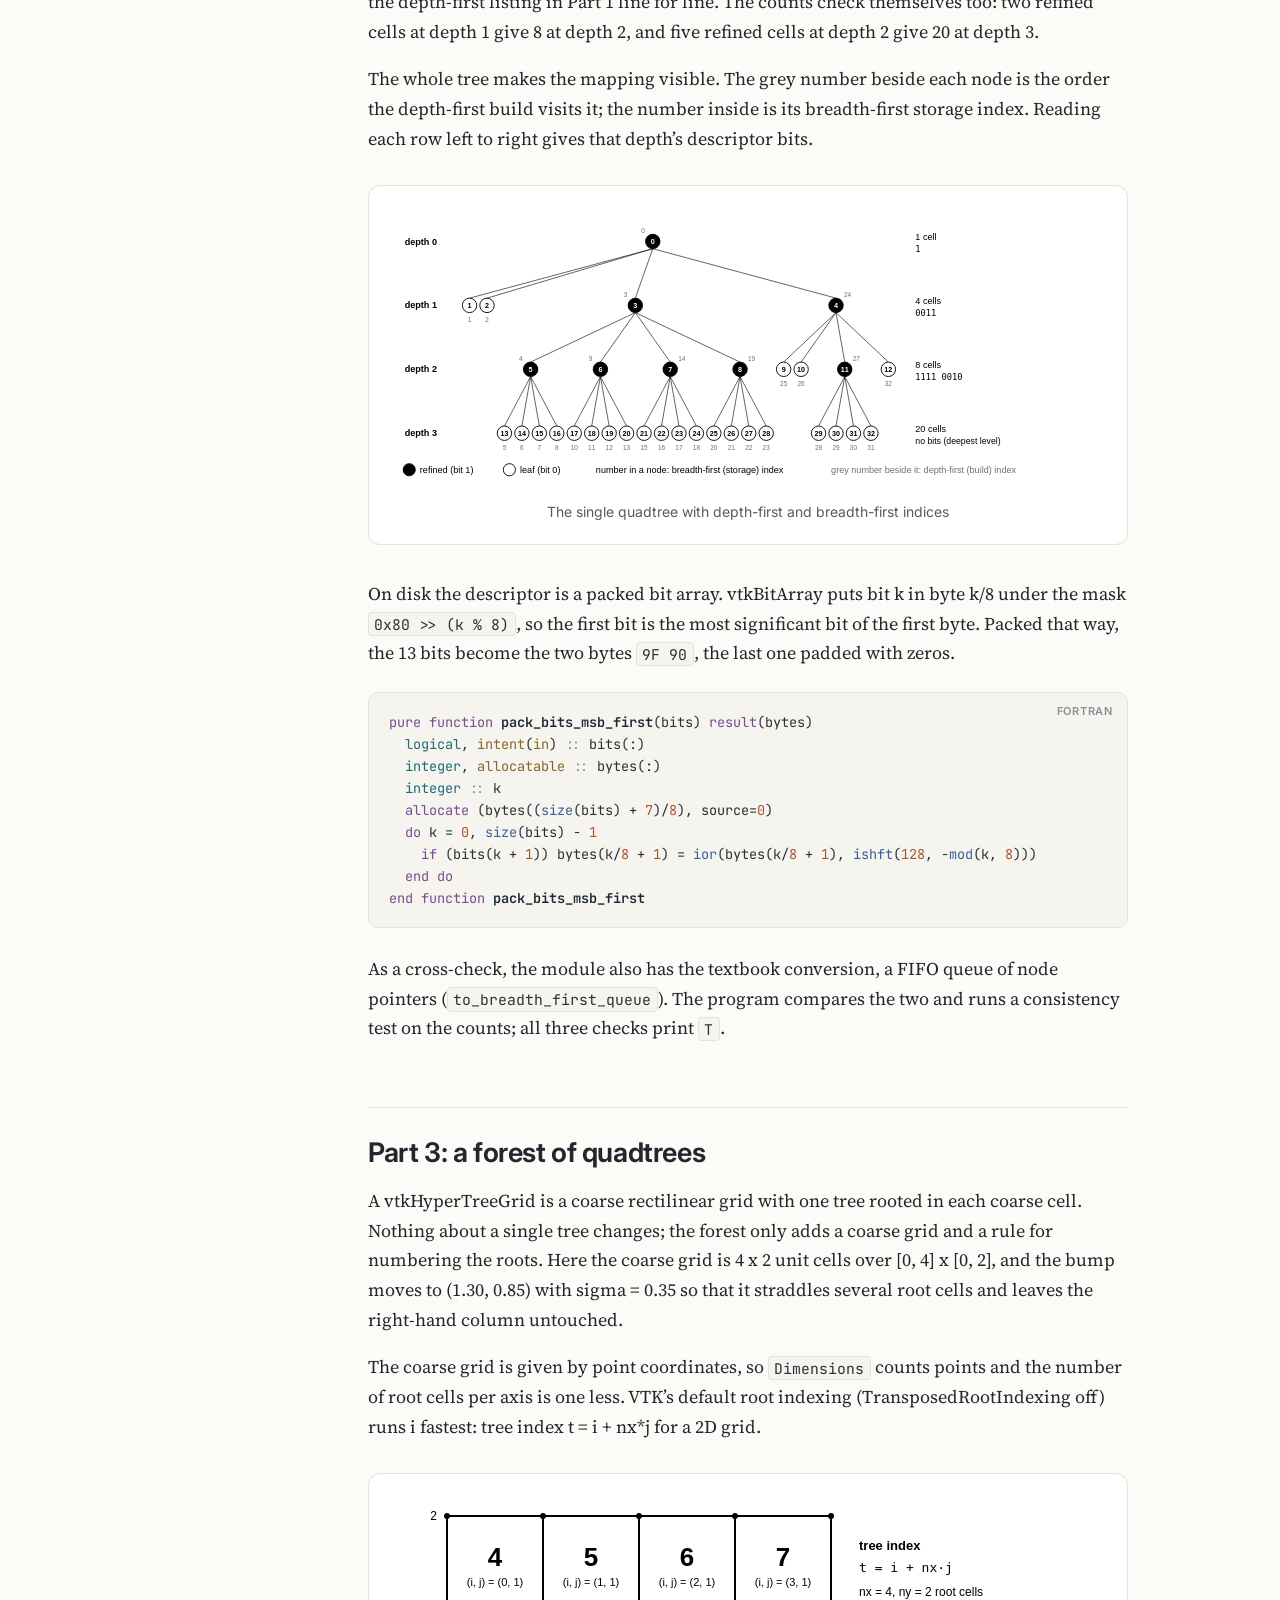
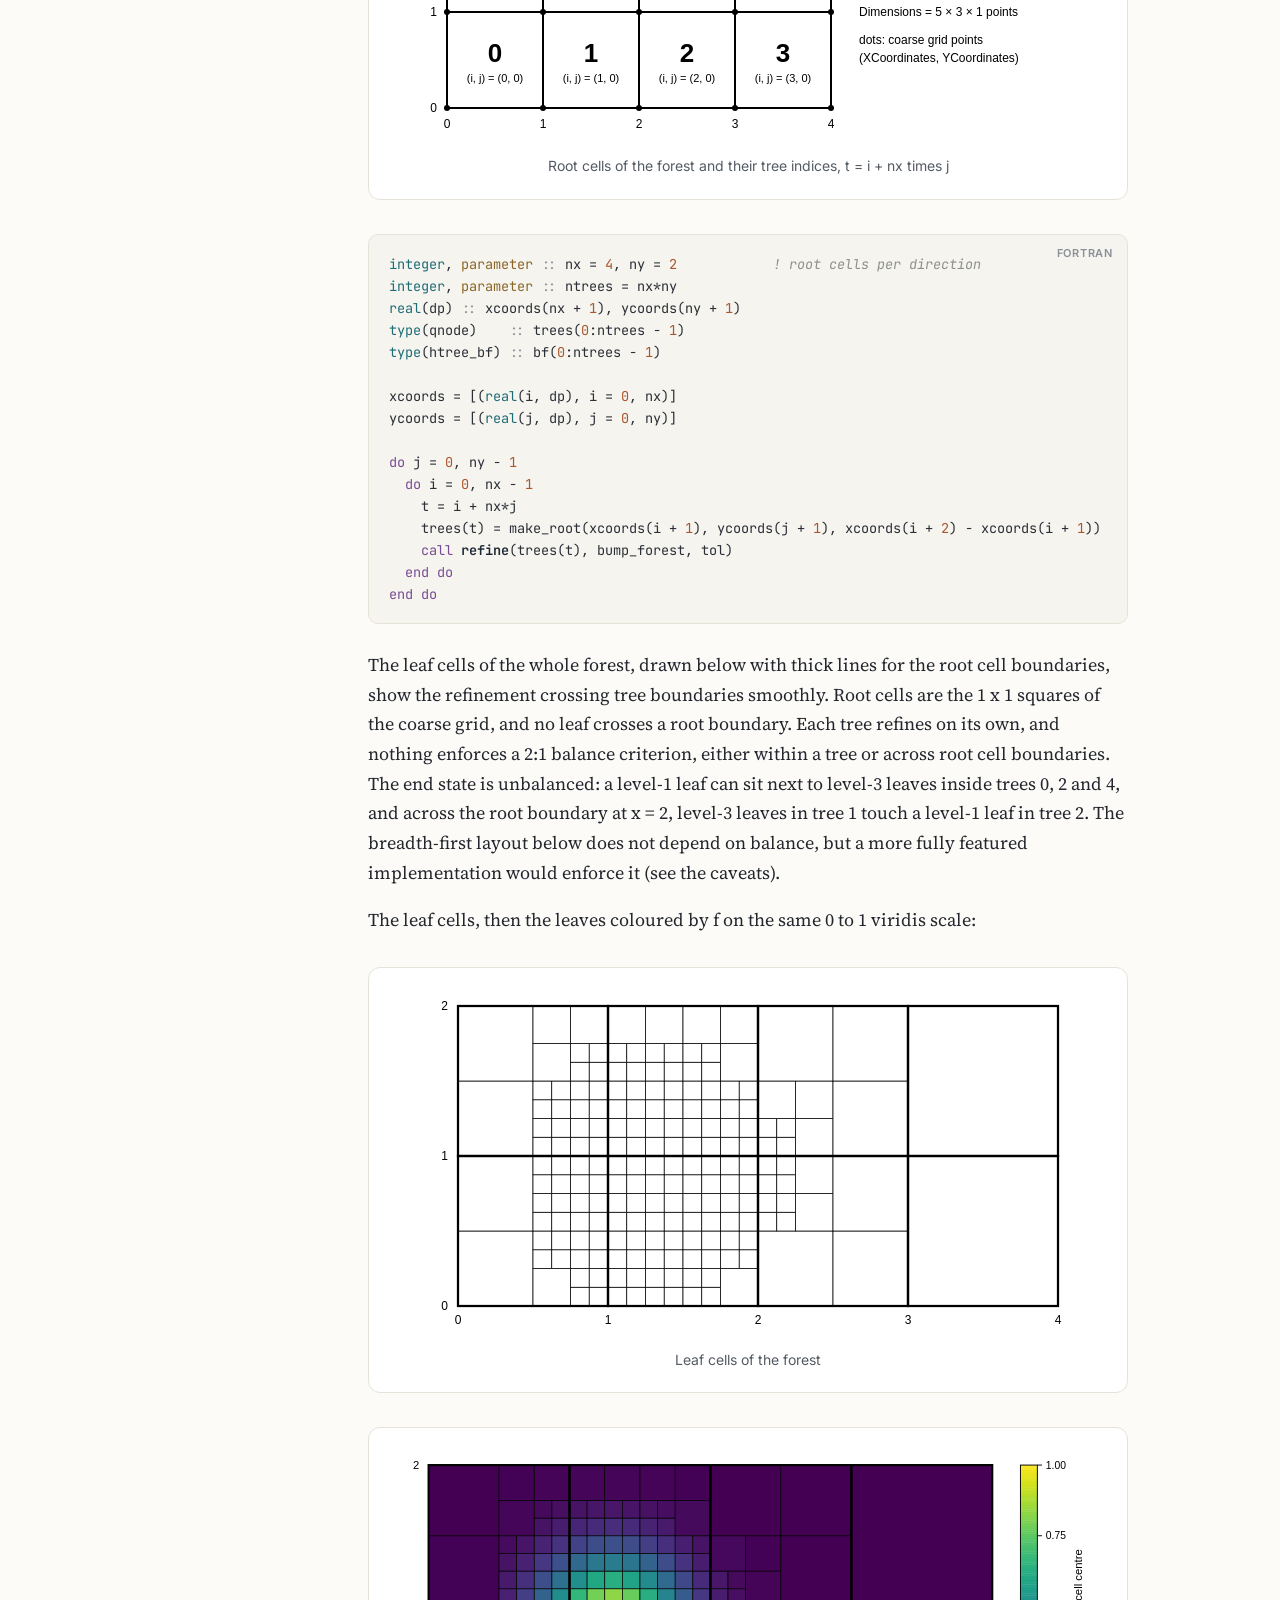
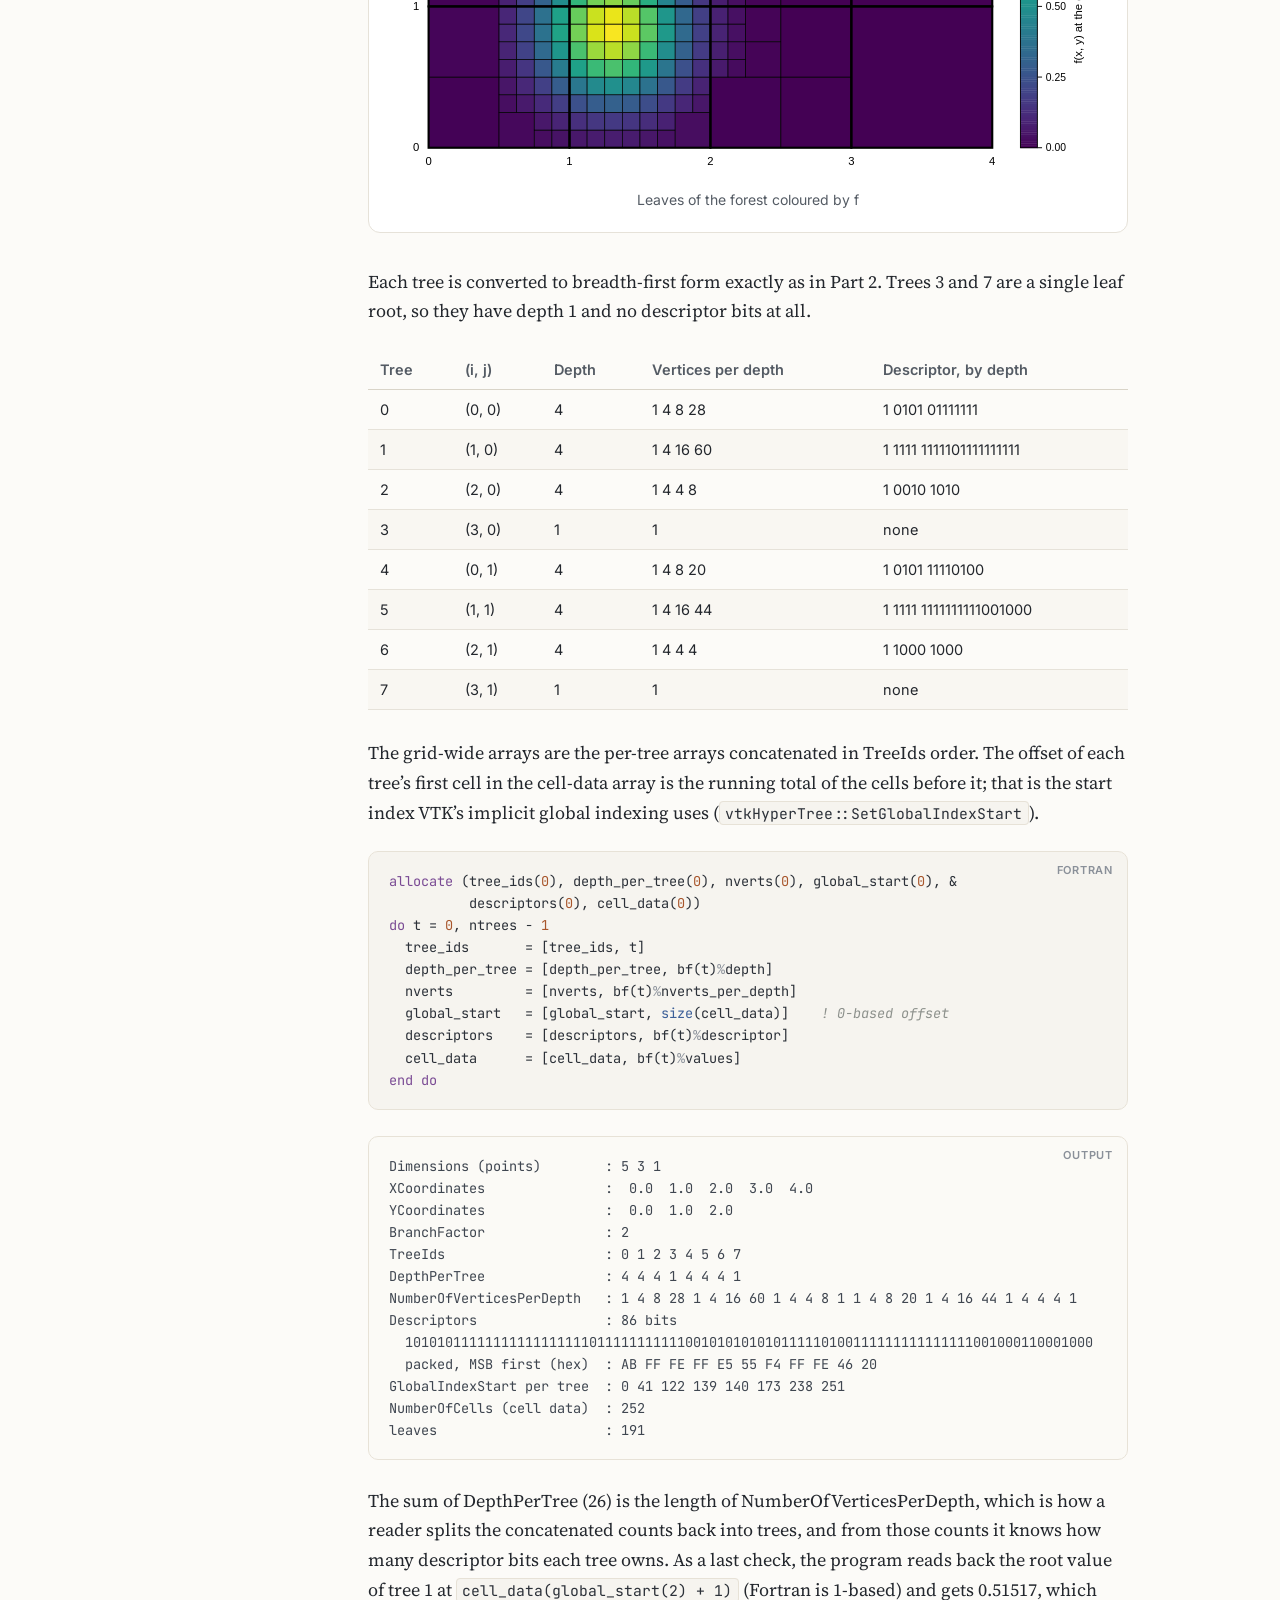
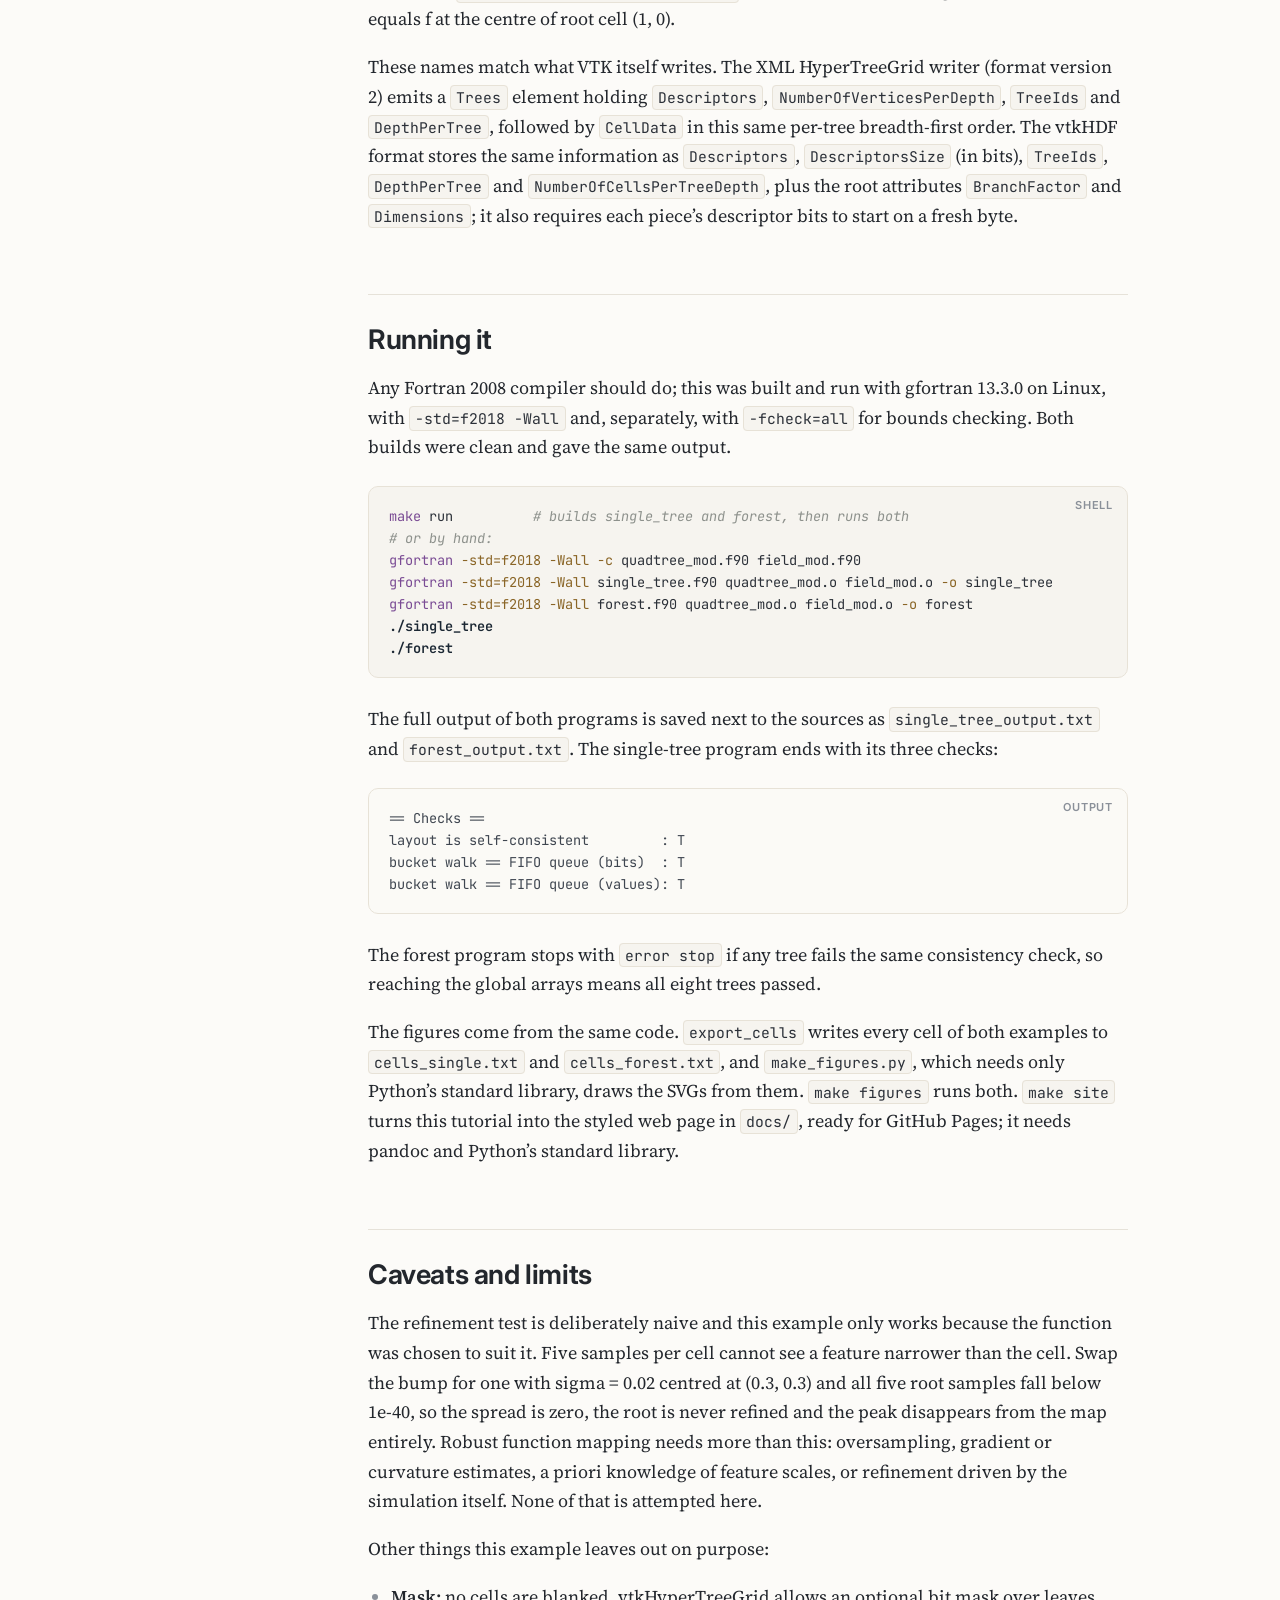
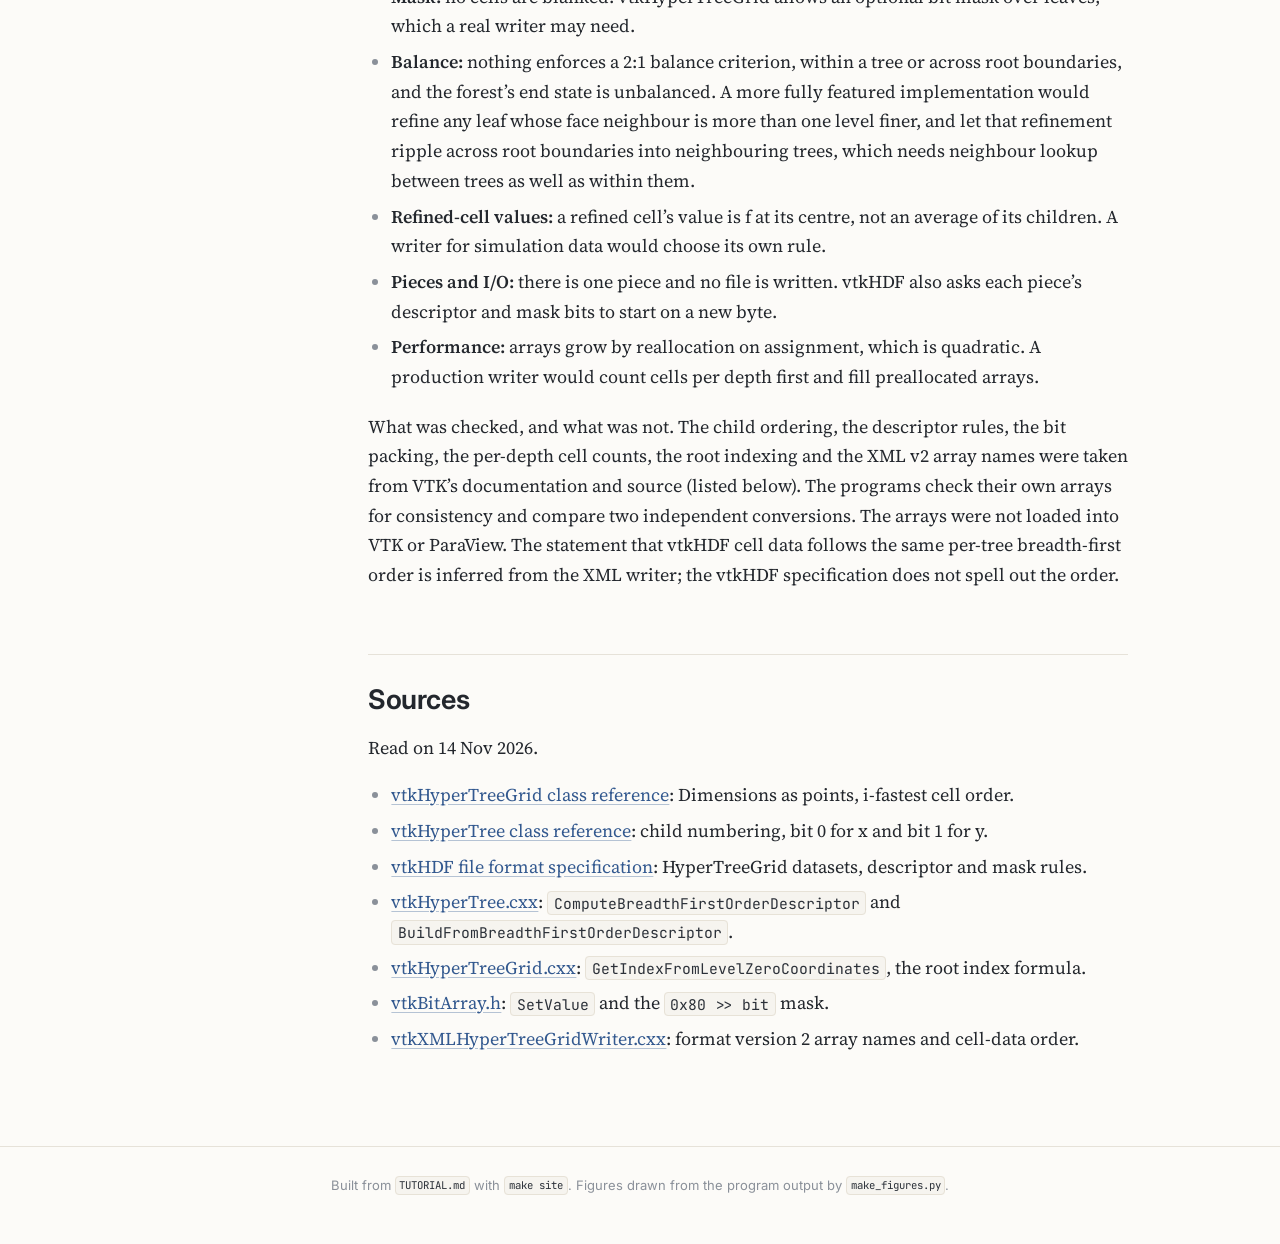
==== commit 2b2b3b4b: "Drop the ASCII leaf drawings from the tutorial text The figures already show each leaf layout, so th" ====
--- a/docs/index.html
+++ b/docs/index.html
@@ -227,33 +227,10 @@
     + 21  level 2  f(centre) =  0.09432  refined
       - 210  level 3  f(centre) =  0.06005
       ...</code></pre></div>
-<p>Drawing each leaf as a box at its true size, labelled with its level,
-shows where the refinement went. Each finest (level-3) cell is 4
-characters wide and 2 rows tall, so a level-2 leaf covers 2 x 2 of them
-and a level-1 leaf 4 x 4. The 25 leaves are 20 at level 3 over the bump
-in the upper left, 3 at level 2 around them, and 2 at level 1 along the
-bottom, where f is almost flat:</p>
-<div class="codeblock lang-text"><span class="lang">Output</span><pre class="code"><code>+---+---+---+---+---+---+-------+
-| 3 | 3 | 3 | 3 | 3 | 3 |       |
-+---+---+---+---+---+---+   2   |
-| 3 | 3 | 3 | 3 | 3 | 3 |       |
-+---+---+---+---+---+---+-------+
-| 3 | 3 | 3 | 3 |       |       |
-+---+---+---+---+   2   |   2   |
-| 3 | 3 | 3 | 3 |       |       |
-+---+---+---+---+-------+-------+
-|               |               |
-|               |               |
-|               |               |
-|       1       |       1       |
-|               |               |
-|               |               |
-|               |               |
-+---------------+---------------+</code></pre></div>
-<p>The same refinement, drawn level by level. Dots are the five samples
-tested in each cell, and grey cells are the ones whose samples spread by
-more than tol, so they split. The code builds depth first rather than
-level by level, but it ends with the same mesh.</p>
+<p>The figure shows where the refinement went, level by level. Dots are
+the five samples tested in each cell, and grey cells are the ones whose
+samples spread by more than tol, so they split. The code builds depth
+first rather than level by level, but it ends with the same mesh.</p>
 <figure>
 <img loading="lazy" src="figures/refinement_steps.svg"
 alt="Refinement of the single tree, level by level" />
@@ -261,7 +238,9 @@
 level</figcaption>
 </figure>
 <p>The tree has 33 cells: 1 at level 0, 4 at level 1, 8 at level 2 and
-20 at level 3, of which 25 are leaves.</p>
+20 at level 3. Its 25 leaves mix all three refinement levels: 20 at
+level 3 over the bump in the upper left, 3 at level 2 around them, and 2
+at level 1 along the bottom, where f is almost flat.</p>
 <p>Fully resolved, each leaf coloured by f at its centre through the
 perceptually uniform viridis colour map, on a scale covering the range
 of f, 0 to 1:</p>
@@ -412,53 +391,18 @@
     <span class="kw">call</span> <span class="nm">refine</span>(trees(t), bump_forest, tol)
   <span class="kw">end</span> <span class="kw">do</span>
 <span class="kw">end</span> <span class="kw">do</span></code></pre></div>
-<p>The same drawing of the whole forest, with each finest cell 2
-characters wide to keep it compact, shows the refinement crossing tree
-boundaries smoothly. Root cells are the 1 x 1 squares of the coarse
-grid, 16 characters wide and 16 rows tall here. No leaf crosses a root
-boundary, so those boundaries always show up as leaf edges. Each tree
-refines on its own, and nothing enforces a 2:1 balance criterion, either
-within a tree or across root cell boundaries. The end state is
-unbalanced: a level-1 leaf can sit next to level-3 leaves inside trees
-0, 2 and 4, and across the root boundary at x = 2, level-3 leaves in
-tree 1 touch a level-1 leaf in tree 2. The breadth-first layout below
-does not depend on balance, but a more fully featured implementation
-would enforce it (see the caveats).</p>
-<div class="codeblock lang-text"><span class="lang">Output</span><pre class="code"><code>+-------+---+---+---+---+---+---+-------+-------+---------------+
-|       |   |   |   |   |   |   |       |       |               |
-|       | 2 | 2 | 2 | 2 | 2 | 2 |       |       |               |
-|       |   |   |   |   |   |   |       |       |               |
-|   1   +---+-+-+-+-+-+-+-+-+---+   1   |   1   |               |
-|       |   |3|3|3|3|3|3|3|3|   |       |       |               |
-|       | 2 +-+-+-+-+-+-+-+-+ 2 |       |       |               |
-|       |   |3|3|3|3|3|3|3|3|   |       |       |               |
-+-------+-+-+-+-+-+-+-+-+-+-+-+-+---+---+-------+       0       |
-|       |3|3|3|3|3|3|3|3|3|3|3|3|   |   |       |               |
-|       +-+-+-+-+-+-+-+-+-+-+-+-+ 2 | 2 |       |               |
-|       |3|3|3|3|3|3|3|3|3|3|3|3|   |   |       |               |
-|   1   +-+-+-+-+-+-+-+-+-+-+-+-+-+-+---+   1   |               |
-|       |3|3|3|3|3|3|3|3|3|3|3|3|3|3|   |       |               |
-|       +-+-+-+-+-+-+-+-+-+-+-+-+-+-+ 2 |       |               |
-|       |3|3|3|3|3|3|3|3|3|3|3|3|3|3|   |       |               |
-+-------+-+-+-+-+-+-+-+-+-+-+-+-+-+-+---+-------+---------------+
-|       |3|3|3|3|3|3|3|3|3|3|3|3|3|3|   |       |               |
-|       +-+-+-+-+-+-+-+-+-+-+-+-+-+-+ 2 |       |               |
-|       |3|3|3|3|3|3|3|3|3|3|3|3|3|3|   |       |               |
-|   1   +-+-+-+-+-+-+-+-+-+-+-+-+-+-+---+   1   |               |
-|       |3|3|3|3|3|3|3|3|3|3|3|3|3|3|   |       |               |
-|       +-+-+-+-+-+-+-+-+-+-+-+-+-+-+ 2 |       |               |
-|       |3|3|3|3|3|3|3|3|3|3|3|3|3|3|   |       |               |
-+-------+-+-+-+-+-+-+-+-+-+-+-+-+-+-+---+-------+       0       |
-|       |3|3|3|3|3|3|3|3|3|3|3|3|       |       |               |
-|       +-+-+-+-+-+-+-+-+-+-+-+-+       |       |               |
-|       |3|3|3|3|3|3|3|3|3|3|3|3|       |       |               |
-|   1   +-+-+-+-+-+-+-+-+-+-+-+-+   1   |   1   |               |
-|       |   |3|3|3|3|3|3|3|3|   |       |       |               |
-|       | 2 +-+-+-+-+-+-+-+-+ 2 |       |       |               |
-|       |   |3|3|3|3|3|3|3|3|   |       |       |               |
-+-------+---+-+-+-+-+-+-+-+-+---+-------+-------+---------------+</code></pre></div>
-<p>Drawn, with thick lines for the root cell boundaries, then fully
-resolved and coloured by f on the same 0 to 1 viridis scale:</p>
+<p>The leaf cells of the whole forest, drawn below with thick lines for
+the root cell boundaries, show the refinement crossing tree boundaries
+smoothly. Root cells are the 1 x 1 squares of the coarse grid, and no
+leaf crosses a root boundary. Each tree refines on its own, and nothing
+enforces a 2:1 balance criterion, either within a tree or across root
+cell boundaries. The end state is unbalanced: a level-1 leaf can sit
+next to level-3 leaves inside trees 0, 2 and 4, and across the root
+boundary at x = 2, level-3 leaves in tree 1 touch a level-1 leaf in tree
+2. The breadth-first layout below does not depend on balance, but a more
+fully featured implementation would enforce it (see the caveats).</p>
+<p>The leaf cells, then the leaves coloured by f on the same 0 to 1
+viridis scale:</p>
 <figure>
 <img loading="lazy" src="figures/forest_mesh.svg" alt="Leaf cells of the forest" />
 <figcaption aria-hidden="true">Leaf cells of the forest</figcaption>
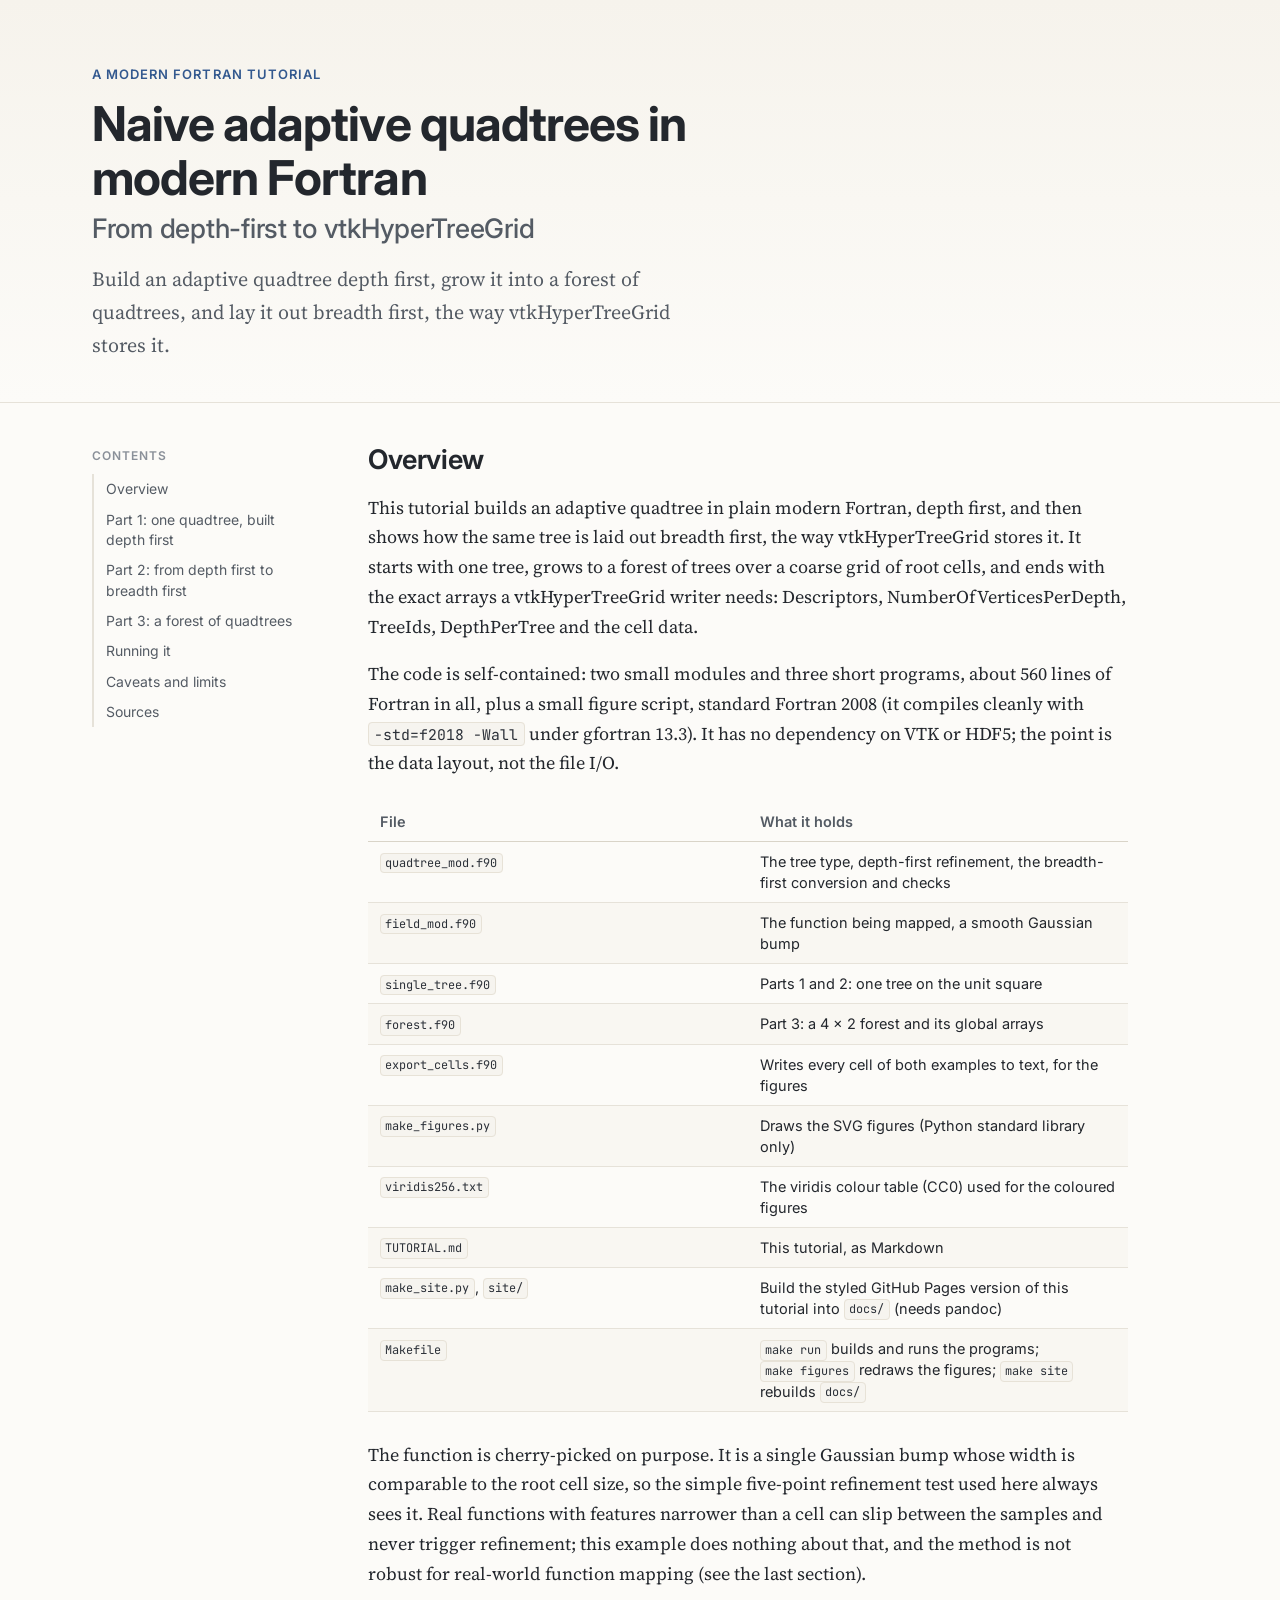
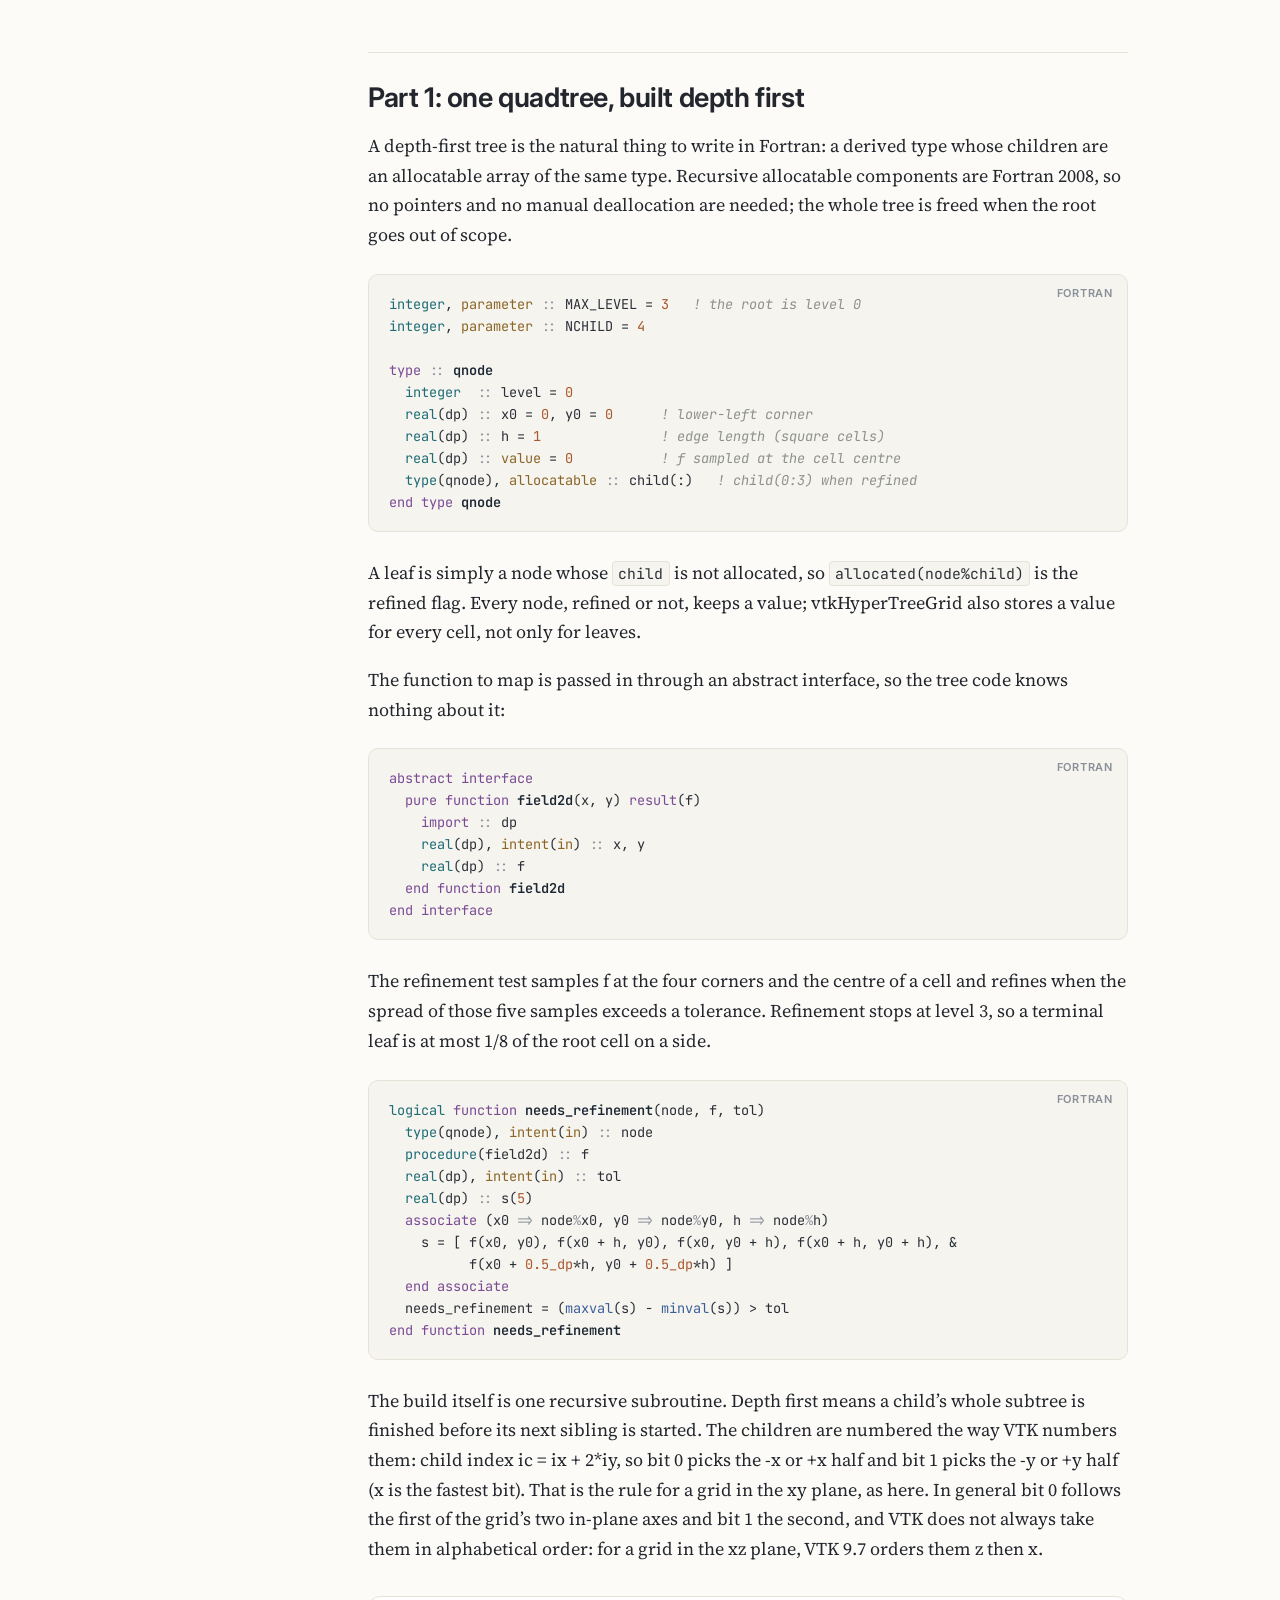
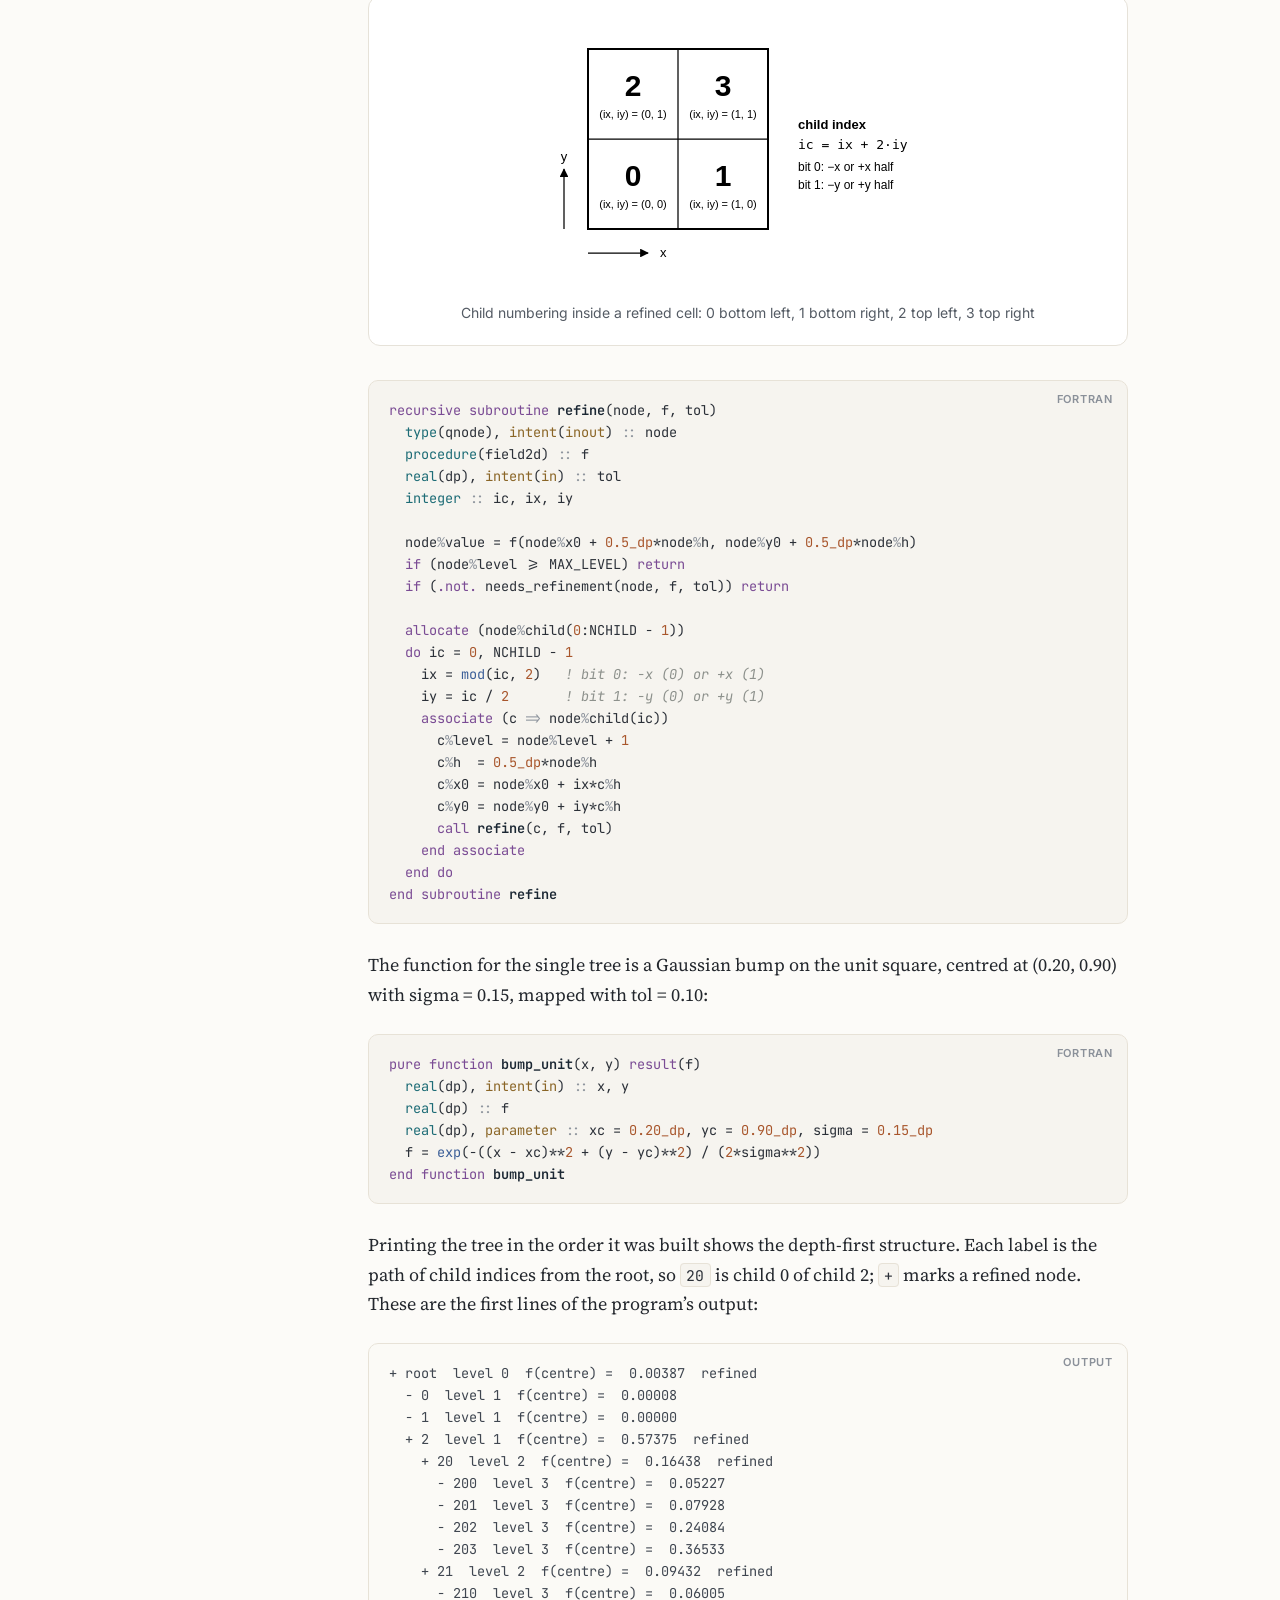
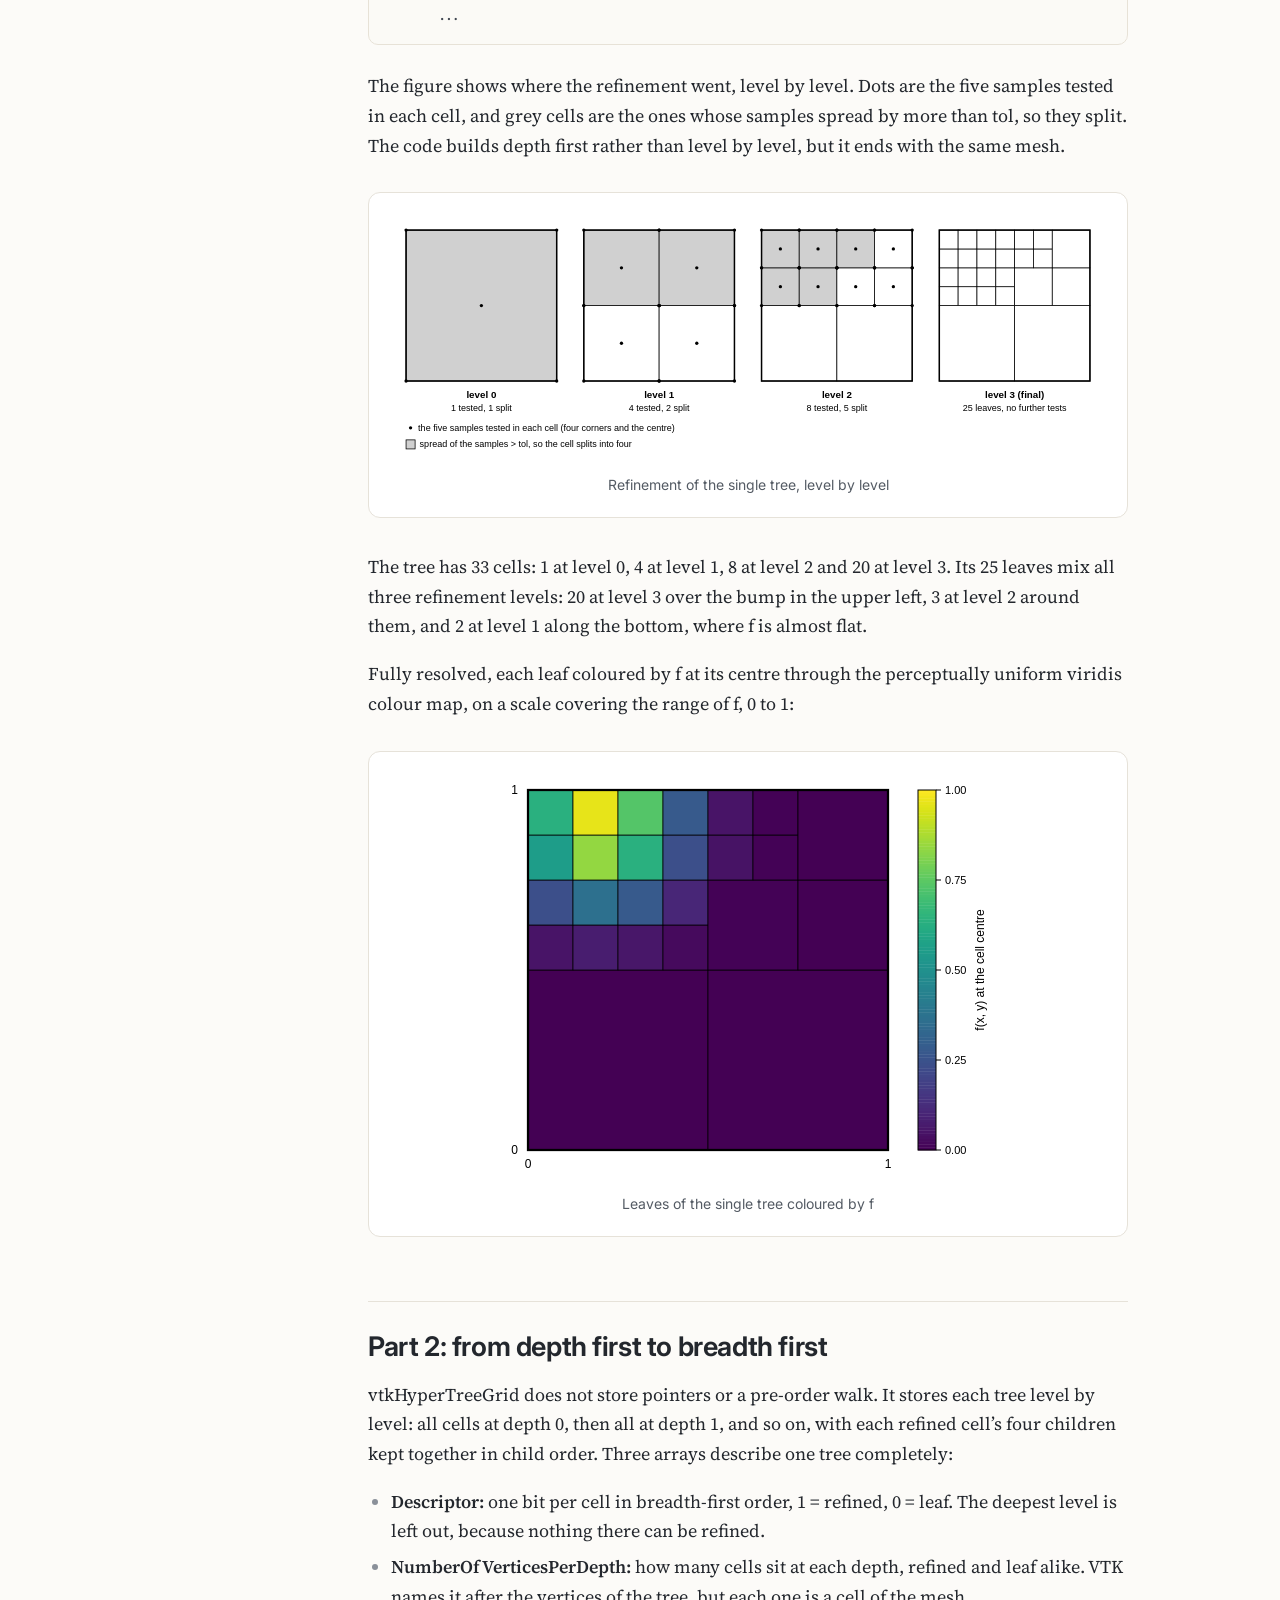
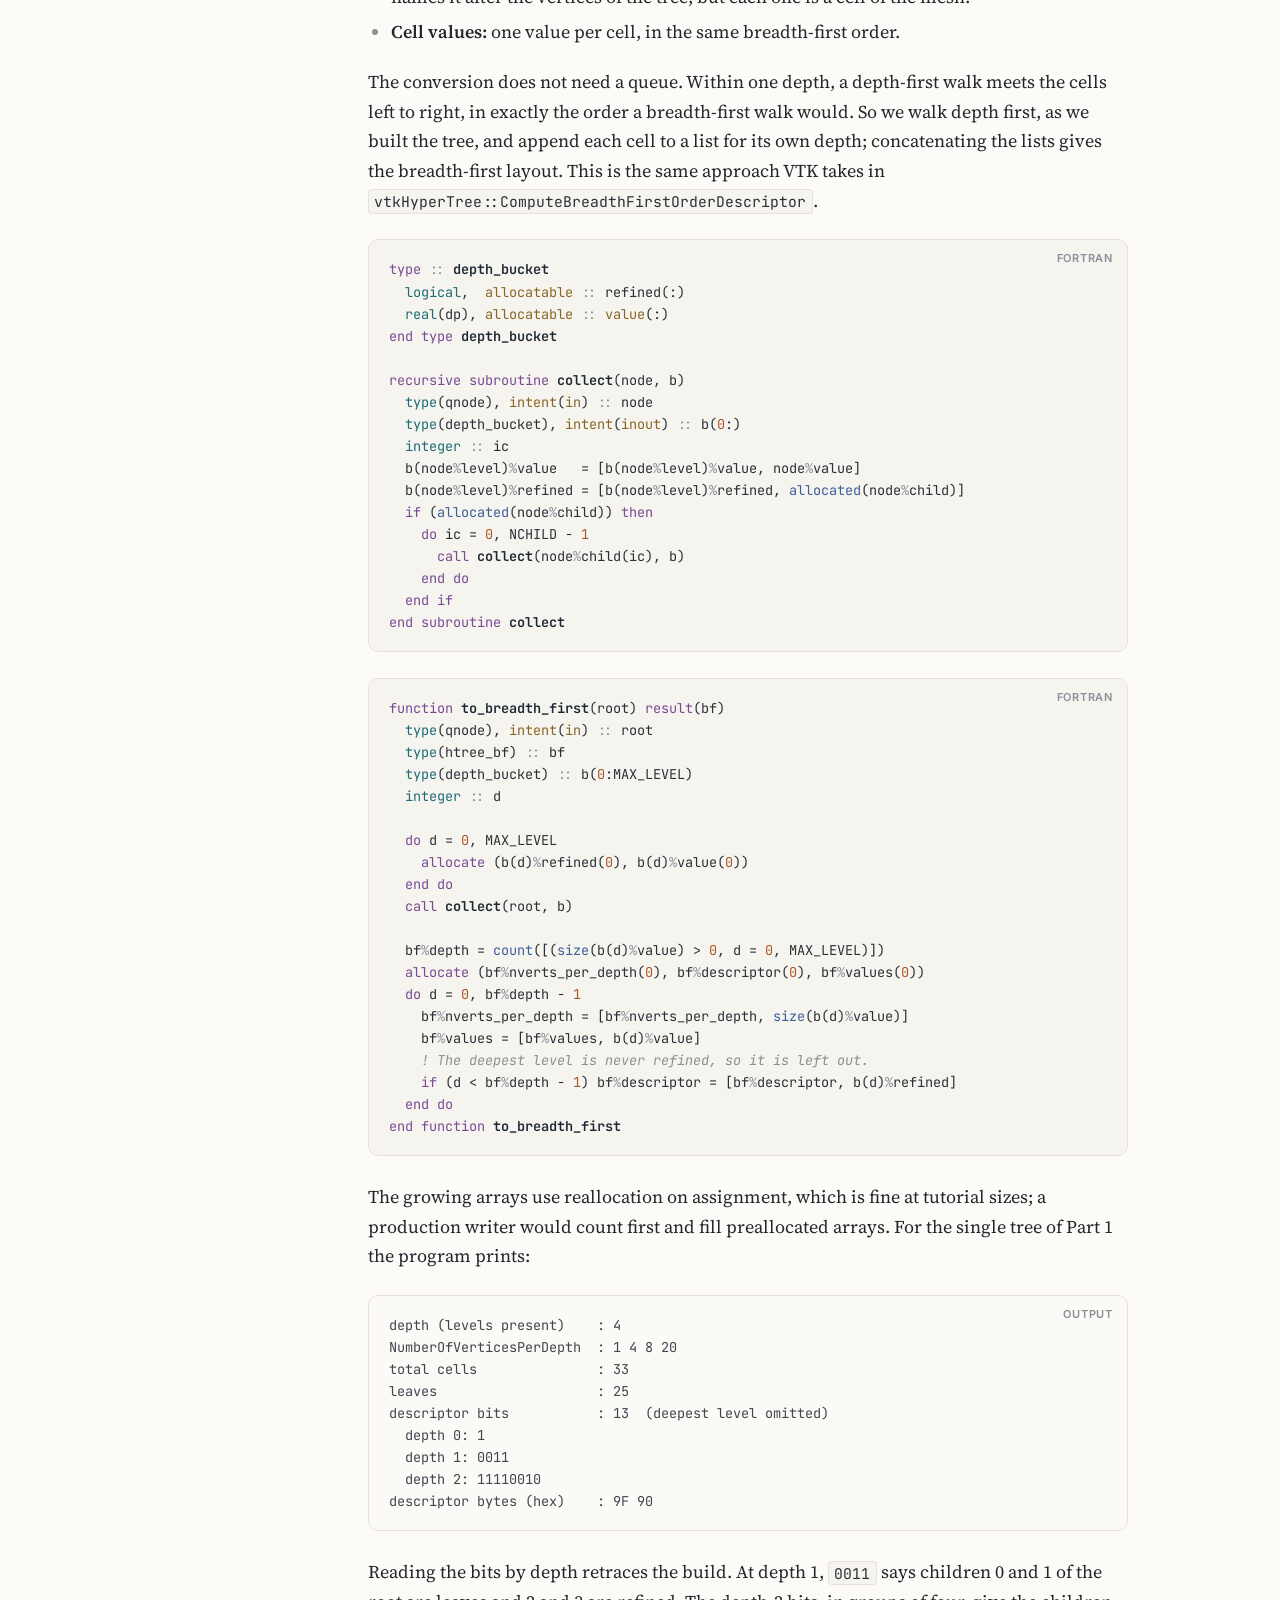
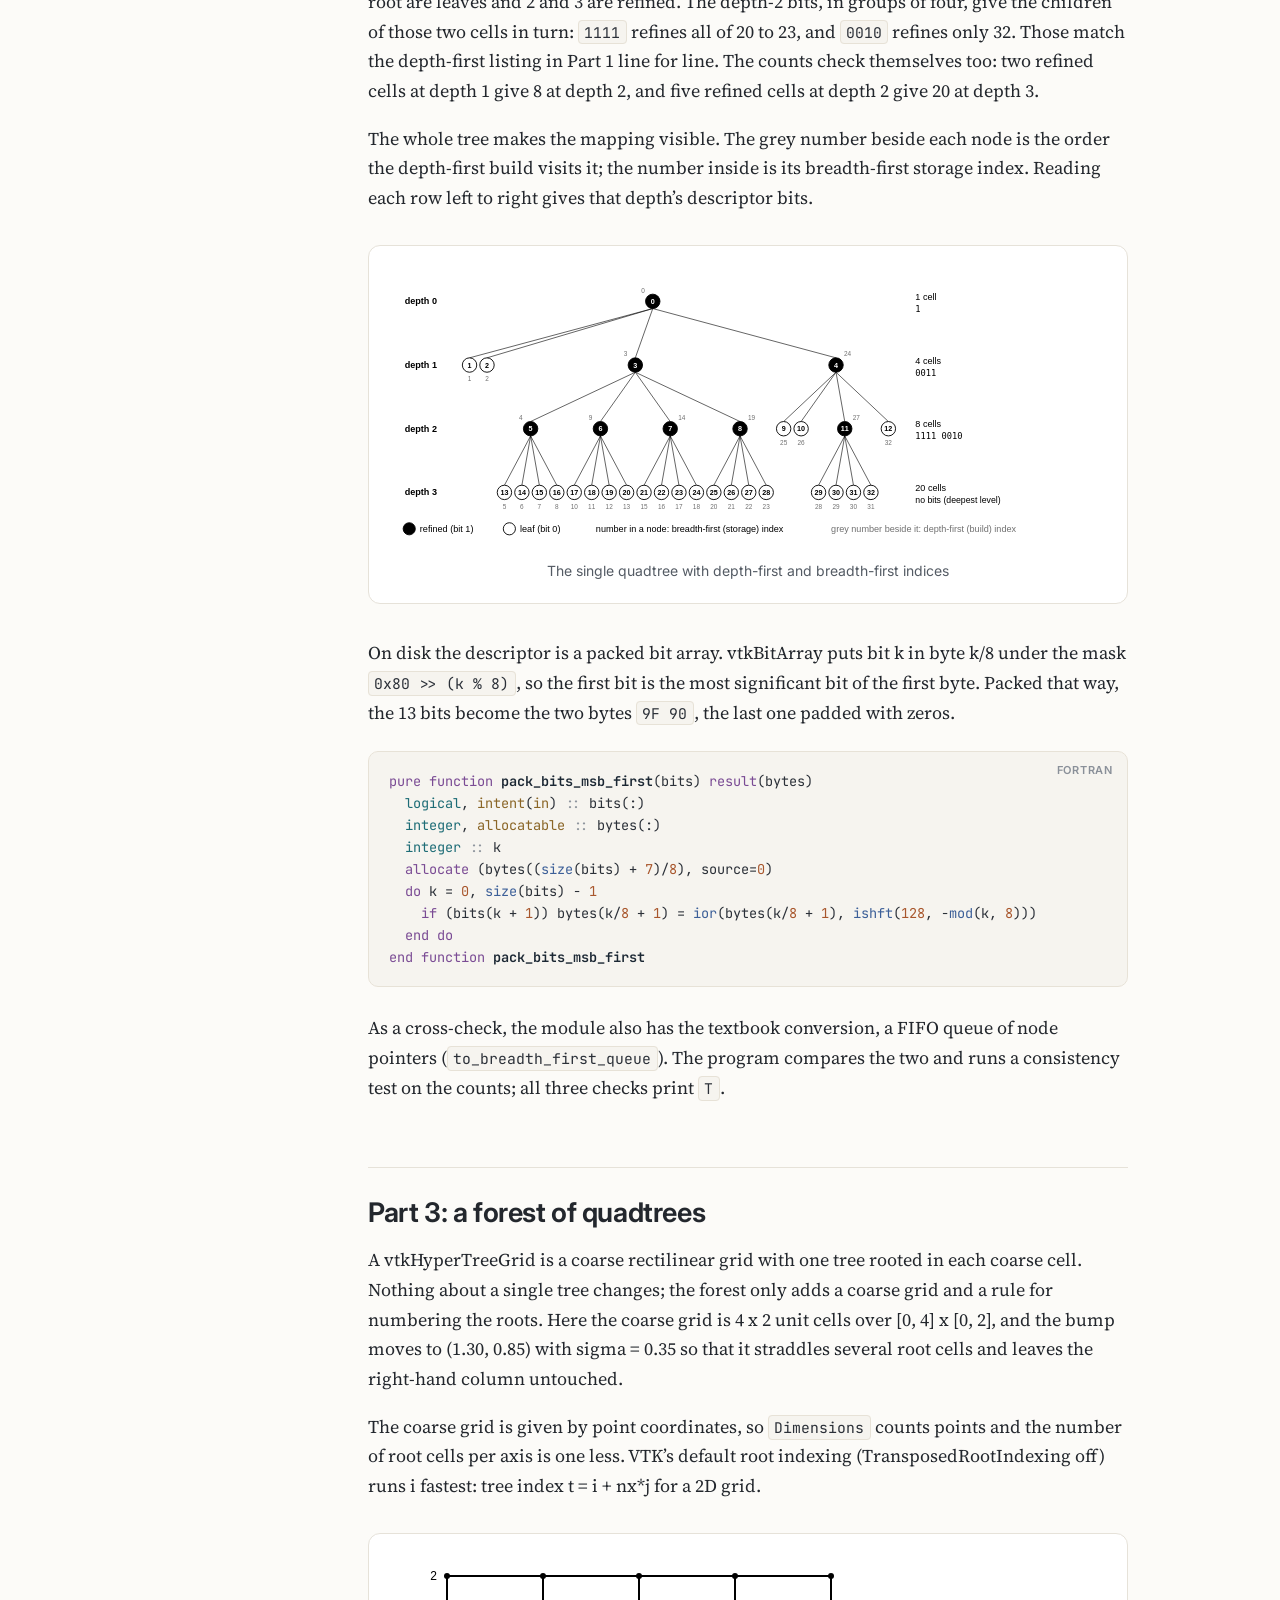
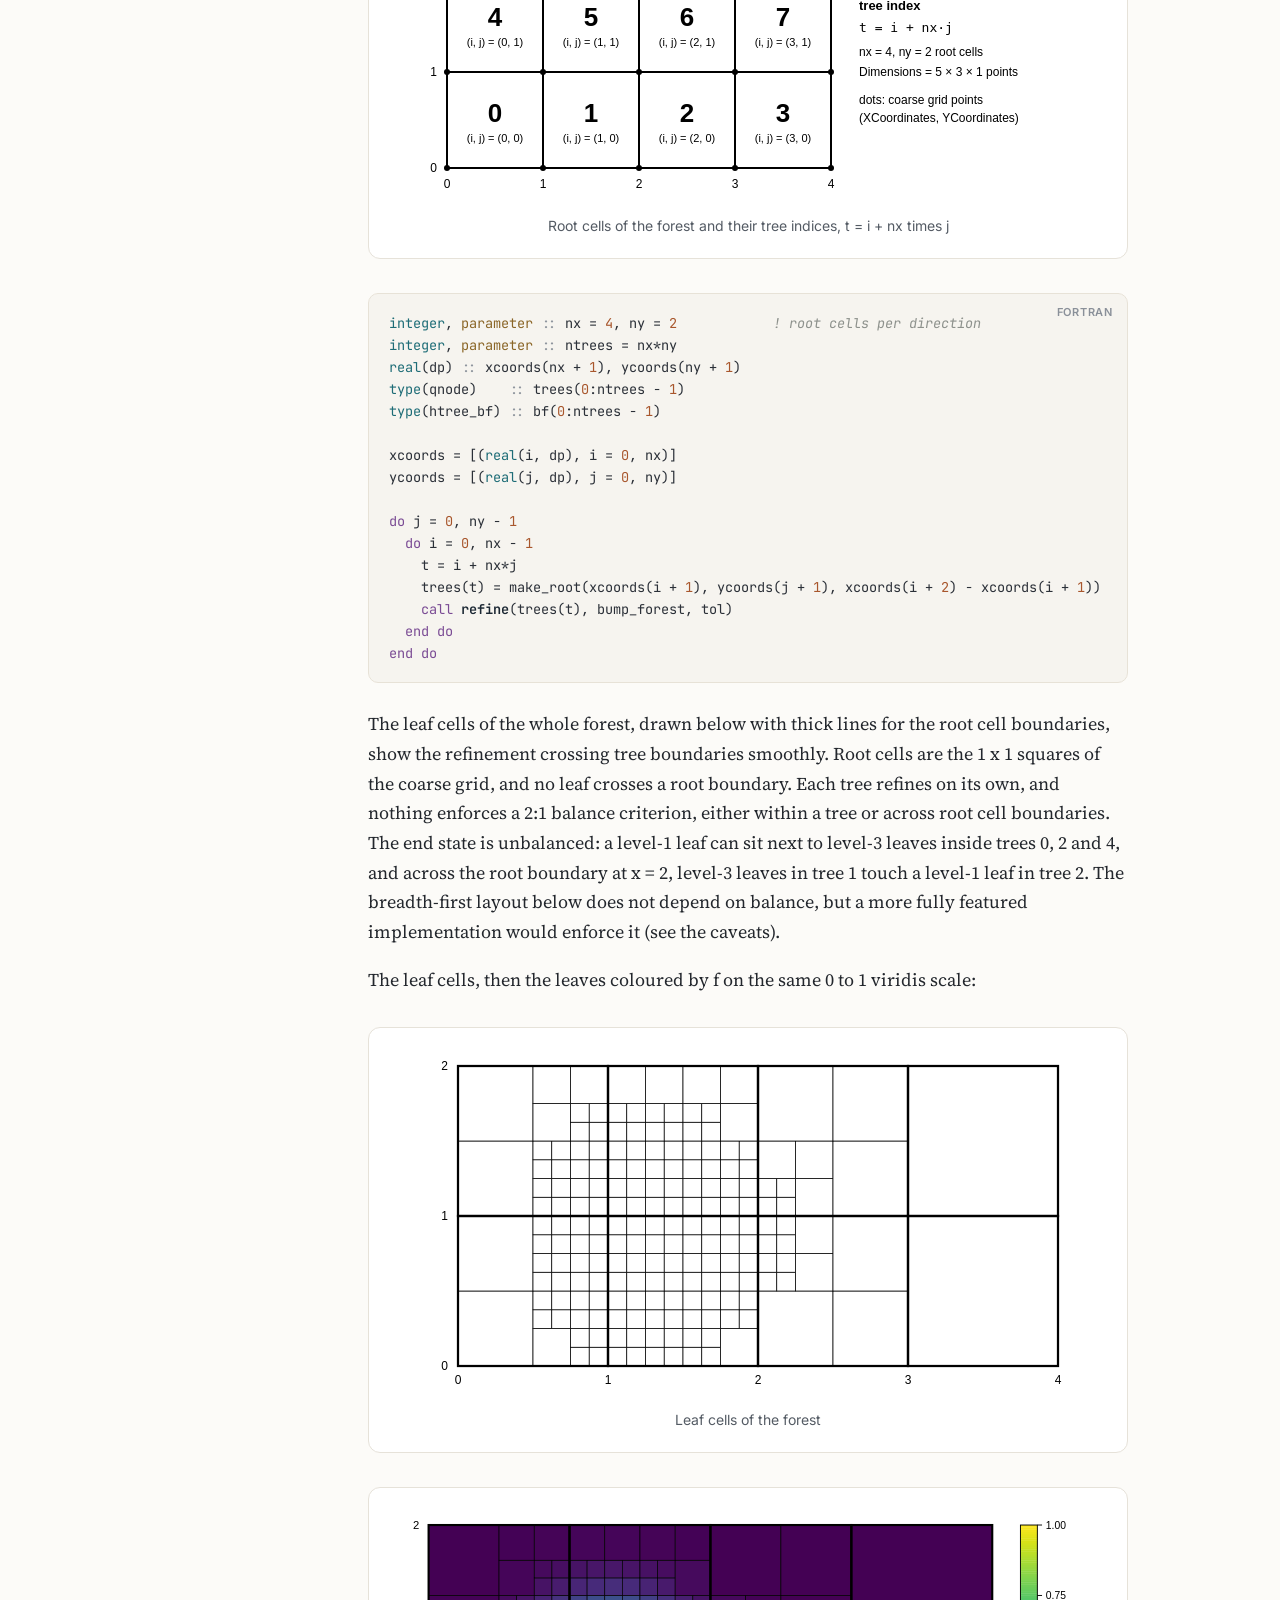
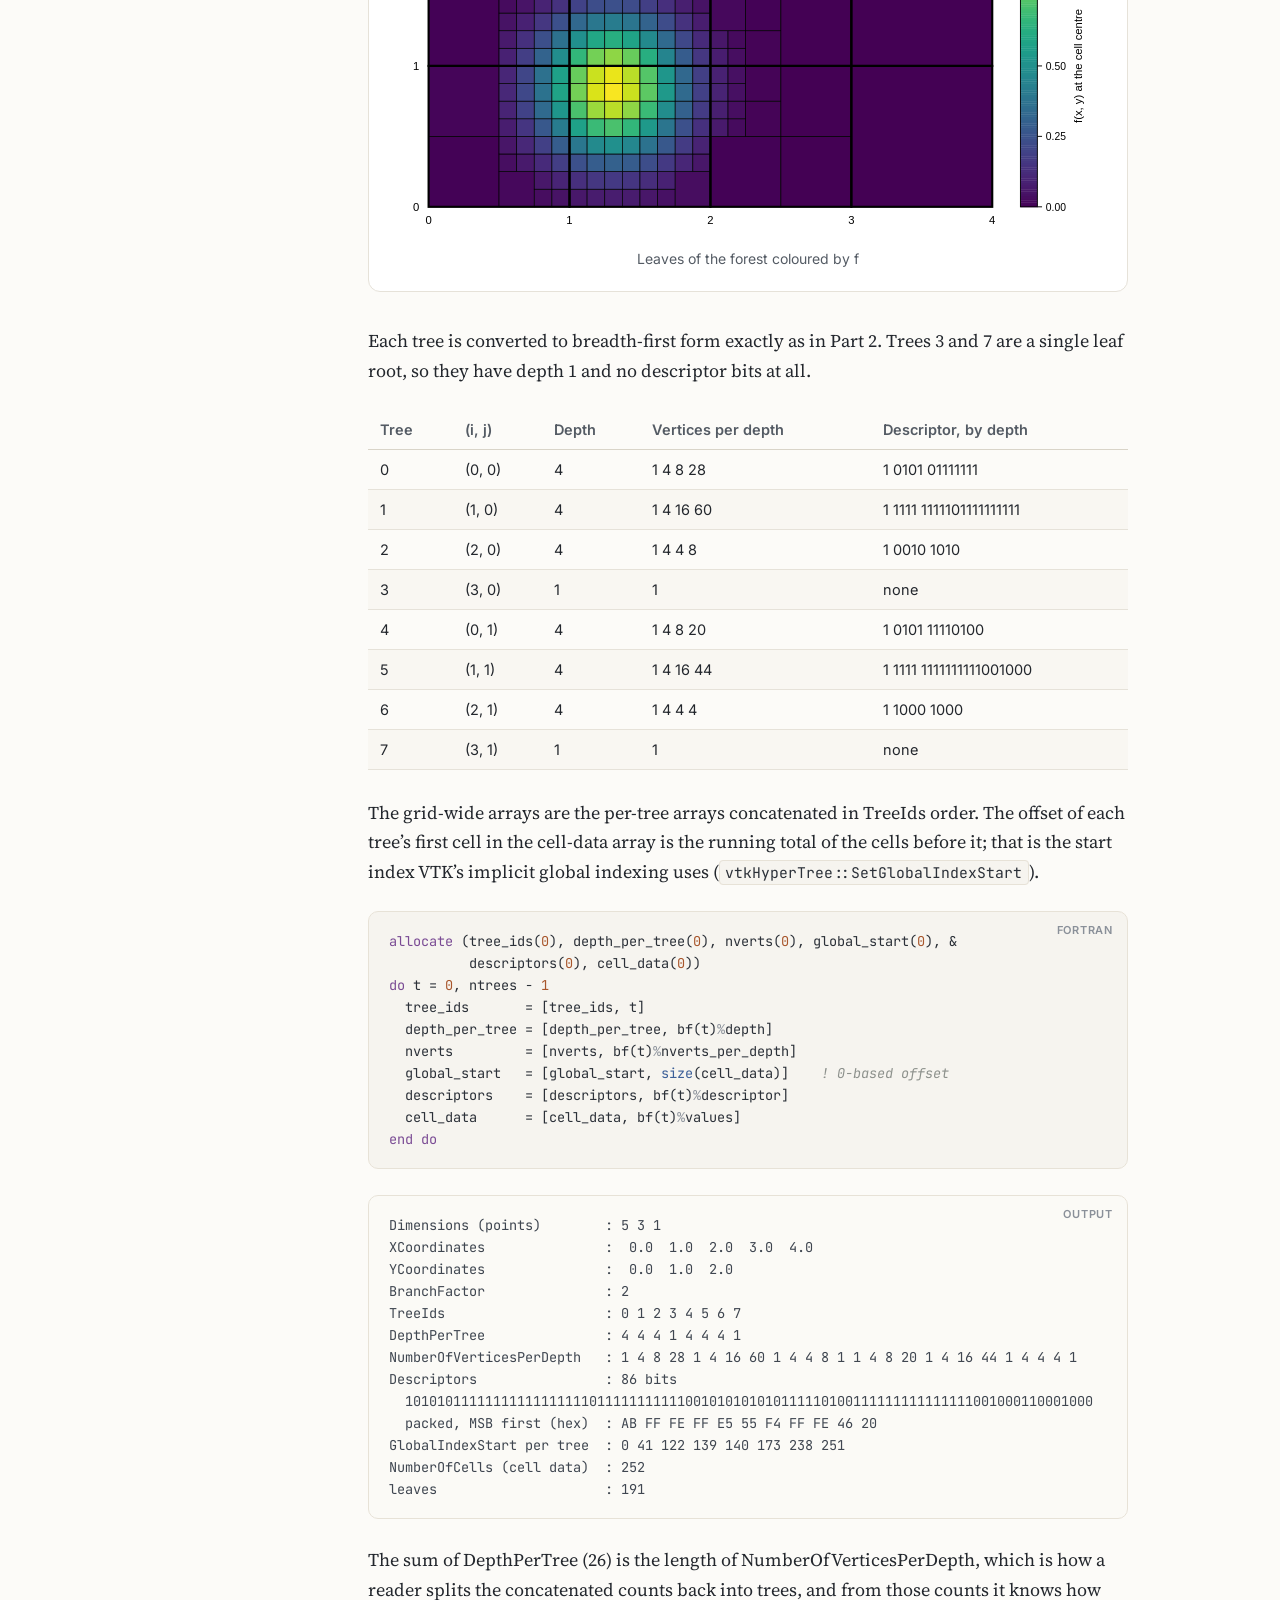
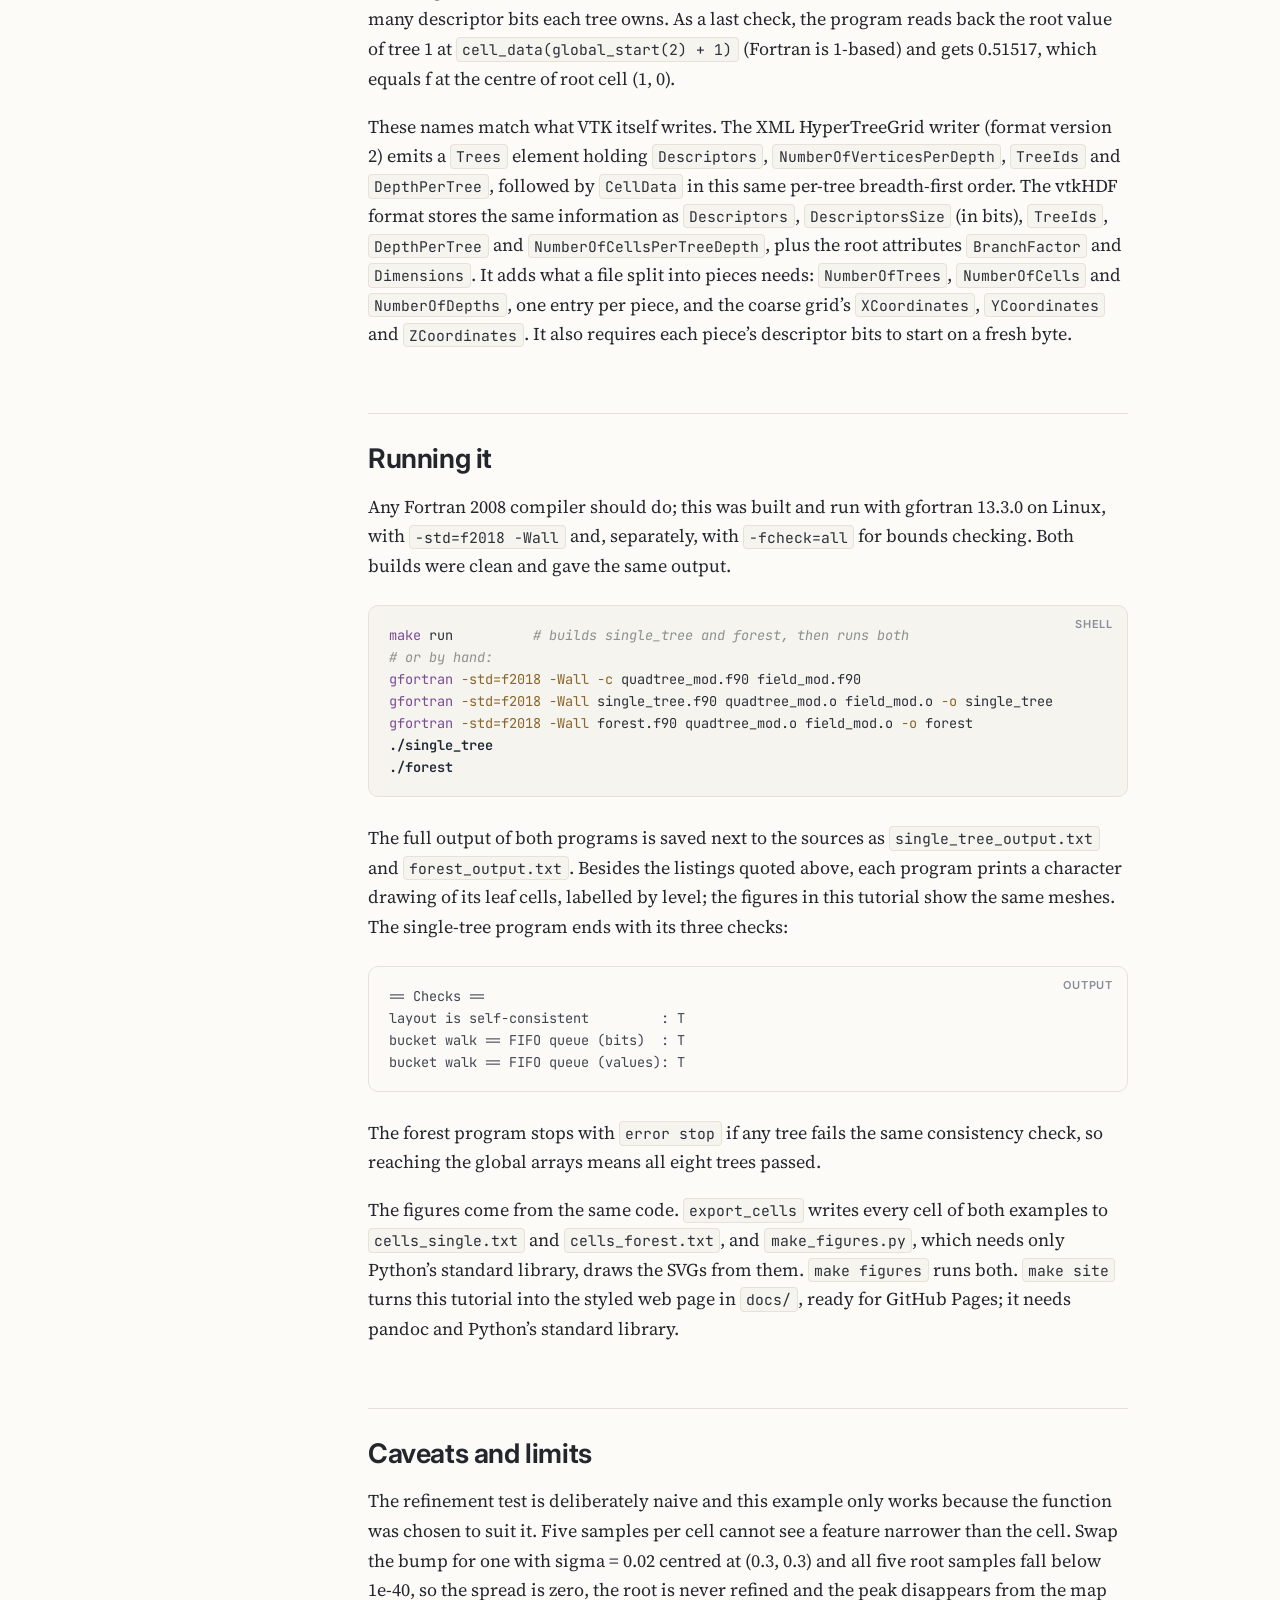
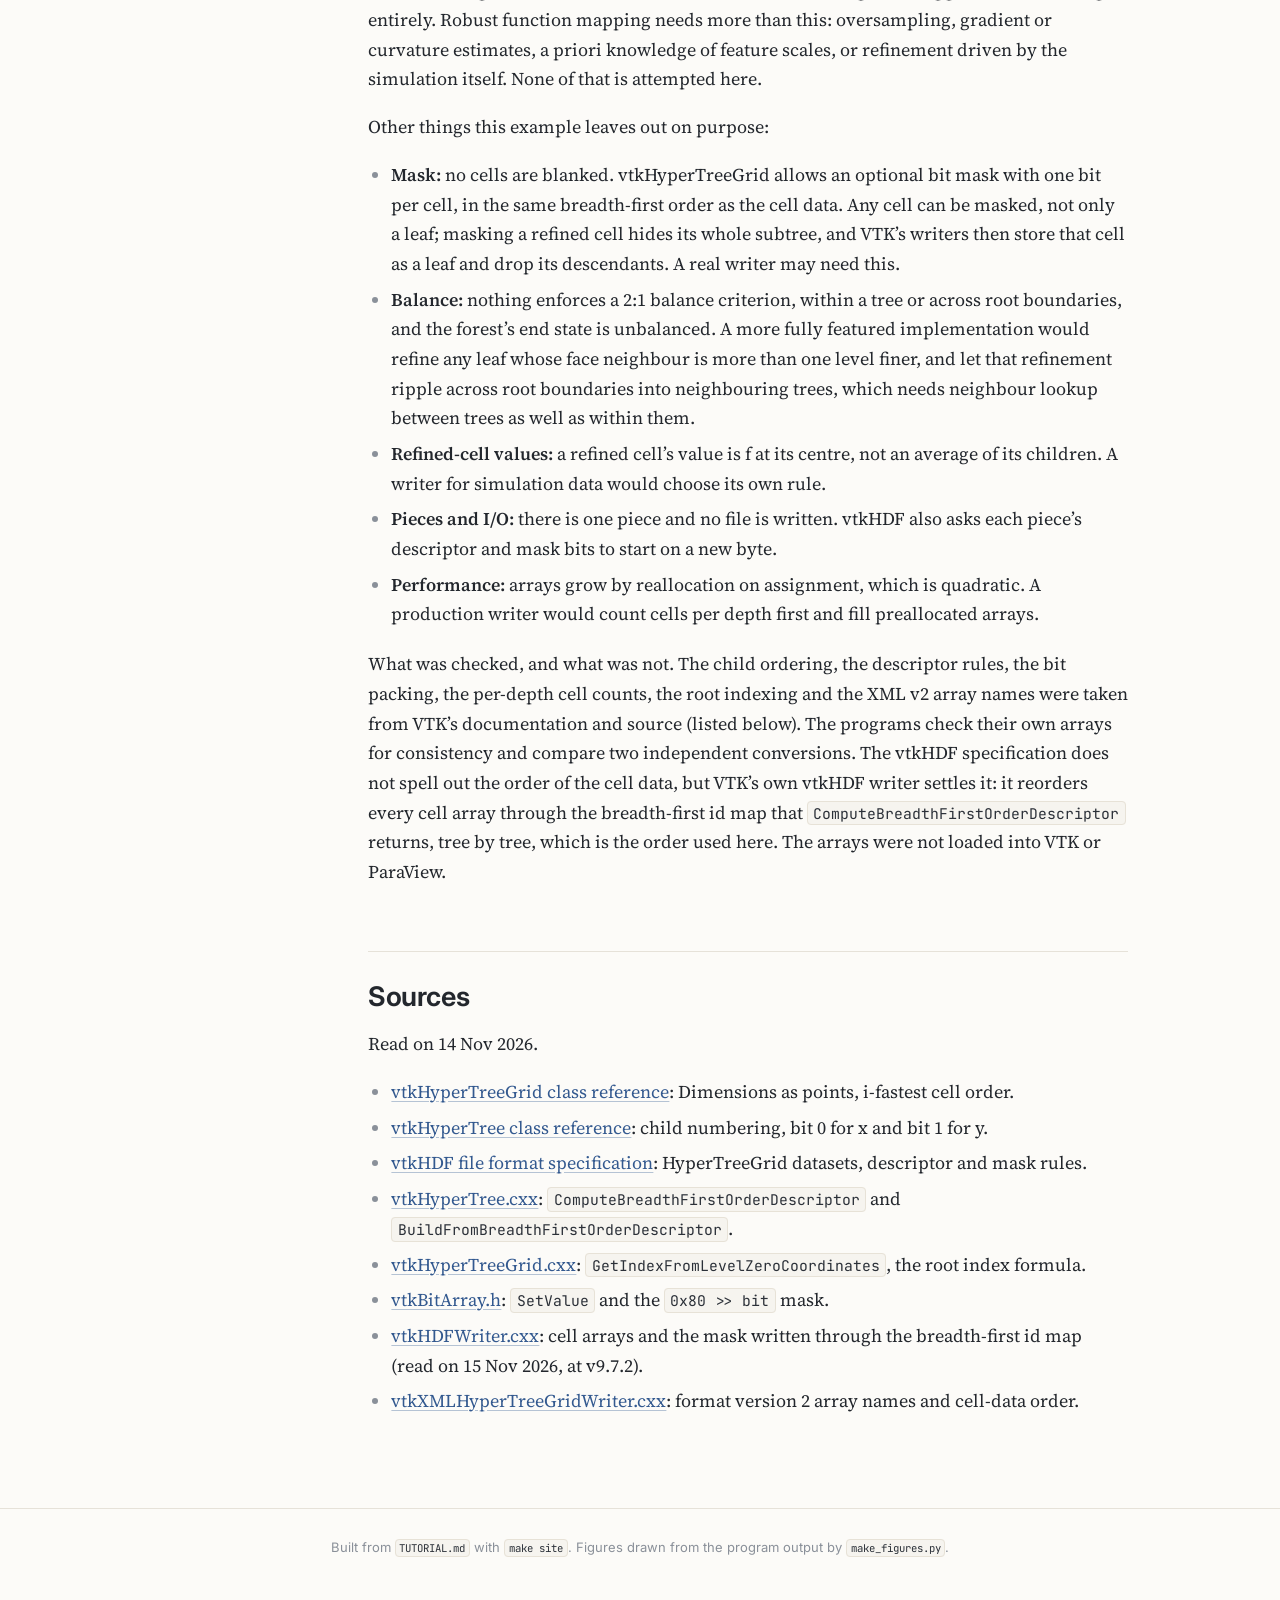
==== commit 030f0e95: "Tighten VTK statements after checking them against VTK 9.7.2 Text: - The vtkHDF cell-data order is n" ====
--- a/docs/index.html
+++ b/docs/index.html
@@ -64,51 +64,51 @@
 <col style="width: 50%" />
 </colgroup>
 <thead>
-<tr class="header">
+<tr>
 <th>File</th>
 <th>What it holds</th>
 </tr>
 </thead>
 <tbody>
-<tr class="odd">
+<tr>
 <td><code>quadtree_mod.f90</code></td>
 <td>The tree type, depth-first refinement, the breadth-first conversion
 and checks</td>
 </tr>
-<tr class="even">
+<tr>
 <td><code>field_mod.f90</code></td>
 <td>The function being mapped, a smooth Gaussian bump</td>
 </tr>
-<tr class="odd">
+<tr>
 <td><code>single_tree.f90</code></td>
 <td>Parts 1 and 2: one tree on the unit square</td>
 </tr>
-<tr class="even">
+<tr>
 <td><code>forest.f90</code></td>
 <td>Part 3: a 4 x 2 forest and its global arrays</td>
 </tr>
-<tr class="odd">
+<tr>
 <td><code>export_cells.f90</code></td>
 <td>Writes every cell of both examples to text, for the figures</td>
 </tr>
-<tr class="even">
+<tr>
 <td><code>make_figures.py</code></td>
 <td>Draws the SVG figures (Python standard library only)</td>
 </tr>
-<tr class="odd">
+<tr>
 <td><code>viridis256.txt</code></td>
 <td>The viridis colour table (CC0) used for the coloured figures</td>
 </tr>
-<tr class="even">
+<tr>
 <td><code>TUTORIAL.md</code></td>
 <td>This tutorial, as Markdown</td>
 </tr>
-<tr class="odd">
+<tr>
 <td><code>make_site.py</code>, <code>site/</code></td>
 <td>Build the styled GitHub Pages version of this tutorial into
 <code>docs/</code> (needs pandoc)</td>
 </tr>
-<tr class="even">
+<tr>
 <td><code>Makefile</code></td>
 <td><code>make run</code> builds and runs the programs;
 <code>make figures</code> redraws the figures; <code>make site</code>
@@ -172,7 +172,11 @@
 child’s whole subtree is finished before its next sibling is started.
 The children are numbered the way VTK numbers them: child index ic = ix
 + 2*iy, so bit 0 picks the -x or +x half and bit 1 picks the -y or +y
-half (x is the fastest bit).</p>
+half (x is the fastest bit). That is the rule for a grid in the xy
+plane, as here. In general bit 0 follows the first of the grid’s two
+in-plane axes and bit 1 the second, and VTK does not always take them in
+alphabetical order: for a grid in the xz plane, VTK 9.7 orders them z
+then x.</p>
 <figure>
 <img loading="lazy" src="figures/child_order.svg"
 alt="Child numbering inside a refined cell: 0 bottom left, 1 bottom right, 2 top left, 3 top right" />
@@ -418,7 +422,7 @@
 descriptor bits at all.</p>
 <div class="table-wrap"><table>
 <thead>
-<tr class="header">
+<tr>
 <th>Tree</th>
 <th>(i, j)</th>
 <th>Depth</th>
@@ -427,56 +431,56 @@
 </tr>
 </thead>
 <tbody>
-<tr class="odd">
+<tr>
 <td>0</td>
 <td>(0, 0)</td>
 <td>4</td>
 <td>1 4 8 28</td>
 <td>1 0101 01111111</td>
 </tr>
-<tr class="even">
+<tr>
 <td>1</td>
 <td>(1, 0)</td>
 <td>4</td>
 <td>1 4 16 60</td>
 <td>1 1111 1111101111111111</td>
 </tr>
-<tr class="odd">
+<tr>
 <td>2</td>
 <td>(2, 0)</td>
 <td>4</td>
 <td>1 4 4 8</td>
 <td>1 0010 1010</td>
 </tr>
-<tr class="even">
+<tr>
 <td>3</td>
 <td>(3, 0)</td>
 <td>1</td>
 <td>1</td>
 <td>none</td>
 </tr>
-<tr class="odd">
+<tr>
 <td>4</td>
 <td>(0, 1)</td>
 <td>4</td>
 <td>1 4 8 20</td>
 <td>1 0101 11110100</td>
 </tr>
-<tr class="even">
+<tr>
 <td>5</td>
 <td>(1, 1)</td>
 <td>4</td>
 <td>1 4 16 44</td>
 <td>1 1111 1111111111001000</td>
 </tr>
-<tr class="odd">
+<tr>
 <td>6</td>
 <td>(2, 1)</td>
 <td>4</td>
 <td>1 4 4 4</td>
 <td>1 1000 1000</td>
 </tr>
-<tr class="even">
+<tr>
 <td>7</td>
 <td>(3, 1)</td>
 <td>1</td>
@@ -529,7 +533,11 @@
 <code>DescriptorsSize</code> (in bits), <code>TreeIds</code>,
 <code>DepthPerTree</code> and <code>NumberOfCellsPerTreeDepth</code>,
 plus the root attributes <code>BranchFactor</code> and
-<code>Dimensions</code>; it also requires each piece’s descriptor bits
+<code>Dimensions</code>. It adds what a file split into pieces needs:
+<code>NumberOfTrees</code>, <code>NumberOfCells</code> and
+<code>NumberOfDepths</code>, one entry per piece, and the coarse grid’s
+<code>XCoordinates</code>, <code>YCoordinates</code> and
+<code>ZCoordinates</code>. It also requires each piece’s descriptor bits
 to start on a fresh byte.</p>
 <h2 id="running-it"><a class="anchor" href="#running-it" aria-hidden="true">#</a>Running it</h2>
 <p>Any Fortran 2008 compiler should do; this was built and run with
@@ -545,7 +553,10 @@
 <span class="nm">./forest</span></code></pre></div>
 <p>The full output of both programs is saved next to the sources as
 <code>single_tree_output.txt</code> and <code>forest_output.txt</code>.
-The single-tree program ends with its three checks:</p>
+Besides the listings quoted above, each program prints a character
+drawing of its leaf cells, labelled by level; the figures in this
+tutorial show the same meshes. The single-tree program ends with its
+three checks:</p>
 <div class="codeblock lang-text"><span class="lang">Output</span><pre class="code"><code>== Checks ==
 layout is self-consistent         : T
 bucket walk == FIFO queue (bits)  : T
@@ -573,7 +584,11 @@
 <p>Other things this example leaves out on purpose:</p>
 <ul>
 <li><strong>Mask:</strong> no cells are blanked. vtkHyperTreeGrid allows
-an optional bit mask over leaves, which a real writer may need.</li>
+an optional bit mask with one bit per cell, in the same breadth-first
+order as the cell data. Any cell can be masked, not only a leaf; masking
+a refined cell hides its whole subtree, and VTK’s writers then store
+that cell as a leaf and drop its descendants. A real writer may need
+this.</li>
 <li><strong>Balance:</strong> nothing enforces a 2:1 balance criterion,
 within a tree or across root boundaries, and the forest’s end state is
 unbalanced. A more fully featured implementation would refine any leaf
@@ -594,10 +609,13 @@
 descriptor rules, the bit packing, the per-depth cell counts, the root
 indexing and the XML v2 array names were taken from VTK’s documentation
 and source (listed below). The programs check their own arrays for
-consistency and compare two independent conversions. The arrays were not
-loaded into VTK or ParaView. The statement that vtkHDF cell data follows
-the same per-tree breadth-first order is inferred from the XML writer;
-the vtkHDF specification does not spell out the order.</p>
+consistency and compare two independent conversions. The vtkHDF
+specification does not spell out the order of the cell data, but VTK’s
+own vtkHDF writer settles it: it reorders every cell array through the
+breadth-first id map that
+<code>ComputeBreadthFirstOrderDescriptor</code> returns, tree by tree,
+which is the order used here. The arrays were not loaded into VTK or
+ParaView.</p>
 <h2 id="sources"><a class="anchor" href="#sources" aria-hidden="true">#</a>Sources</h2>
 <p>Read on 14 Nov 2026.</p>
 <ul>
@@ -622,6 +640,10 @@
 <li><a
 href="https://github.com/Kitware/VTK/blob/master/Common/Core/vtkBitArray.h">vtkBitArray.h</a>:
 <code>SetValue</code> and the <code>0x80 &gt;&gt; bit</code> mask.</li>
+<li><a
+href="https://github.com/Kitware/VTK/blob/master/IO/HDF/vtkHDFWriter.cxx">vtkHDFWriter.cxx</a>:
+cell arrays and the mask written through the breadth-first id map (read
+on 15 Nov 2026, at v9.7.2).</li>
 <li><a
 href="https://github.com/Kitware/VTK/blob/master/IO/XML/vtkXMLHyperTreeGridWriter.cxx">vtkXMLHyperTreeGridWriter.cxx</a>:
 format version 2 array names and cell-data order.</li>
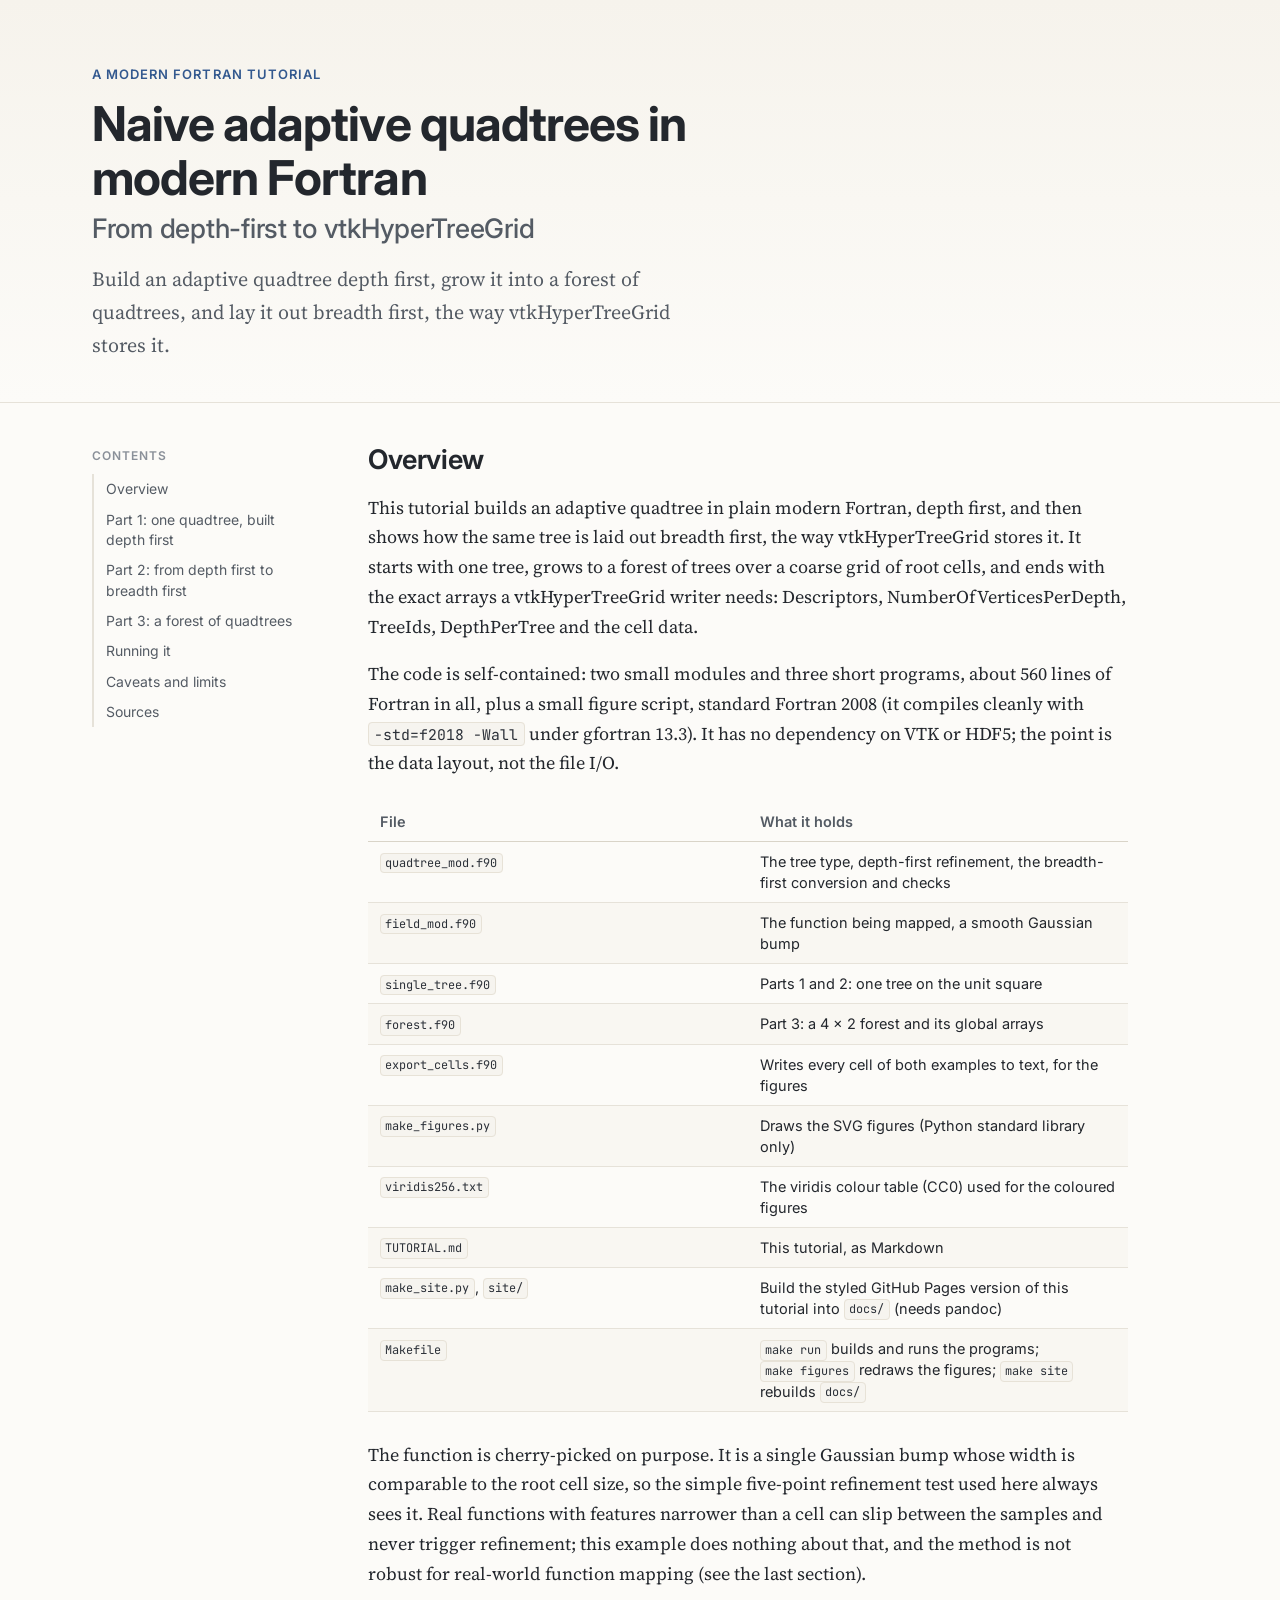
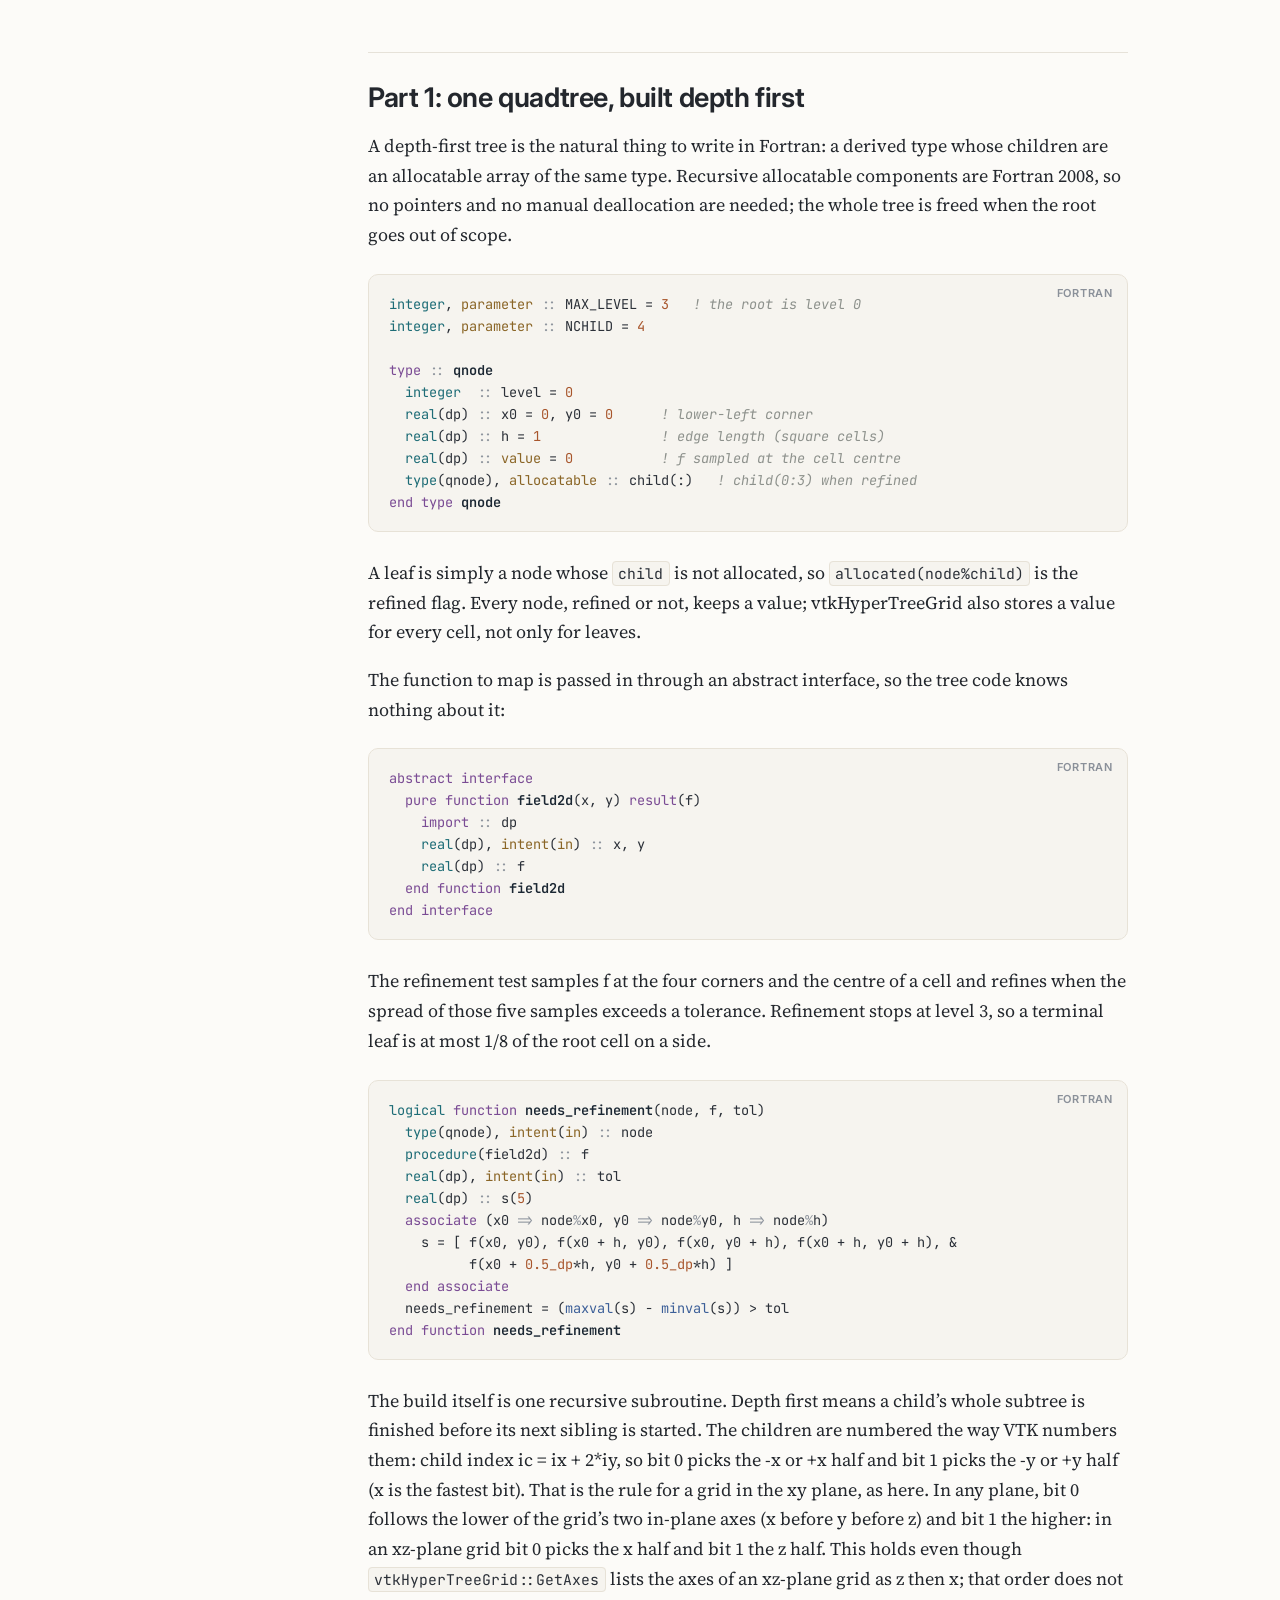
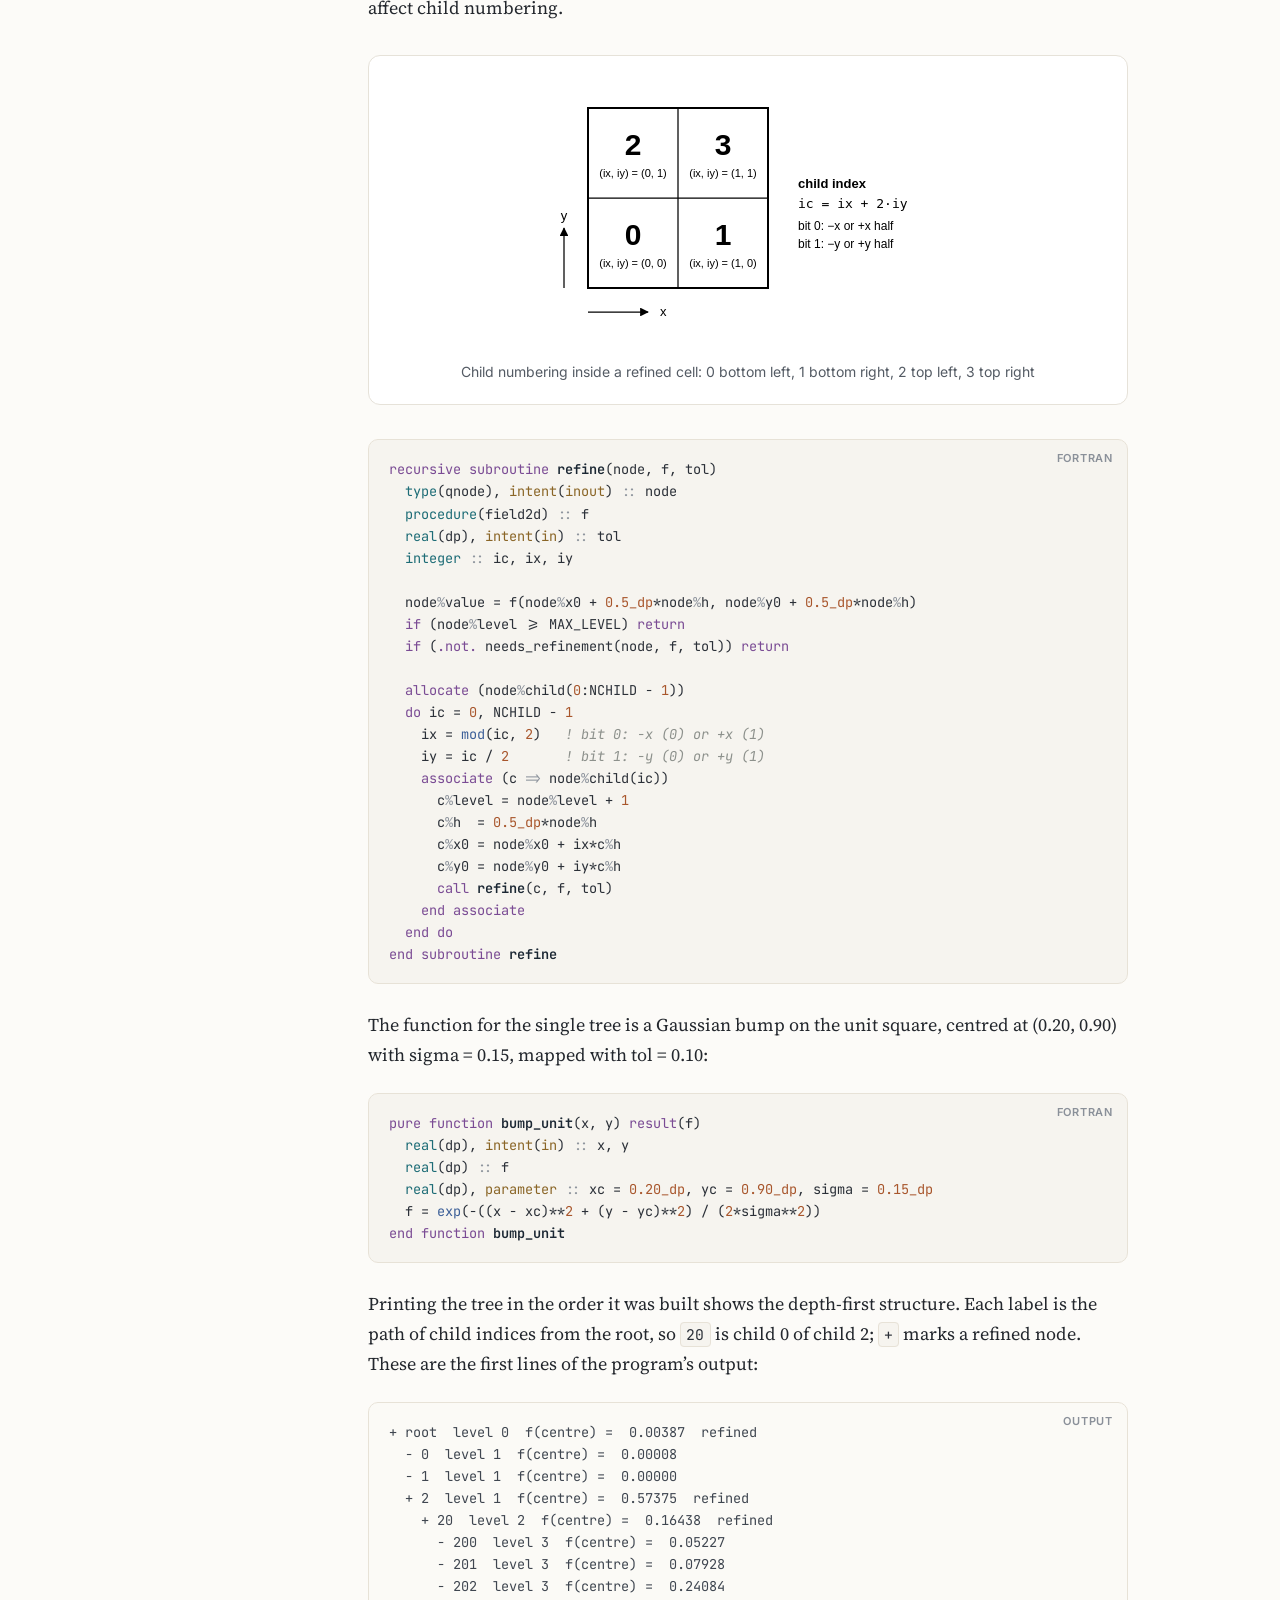
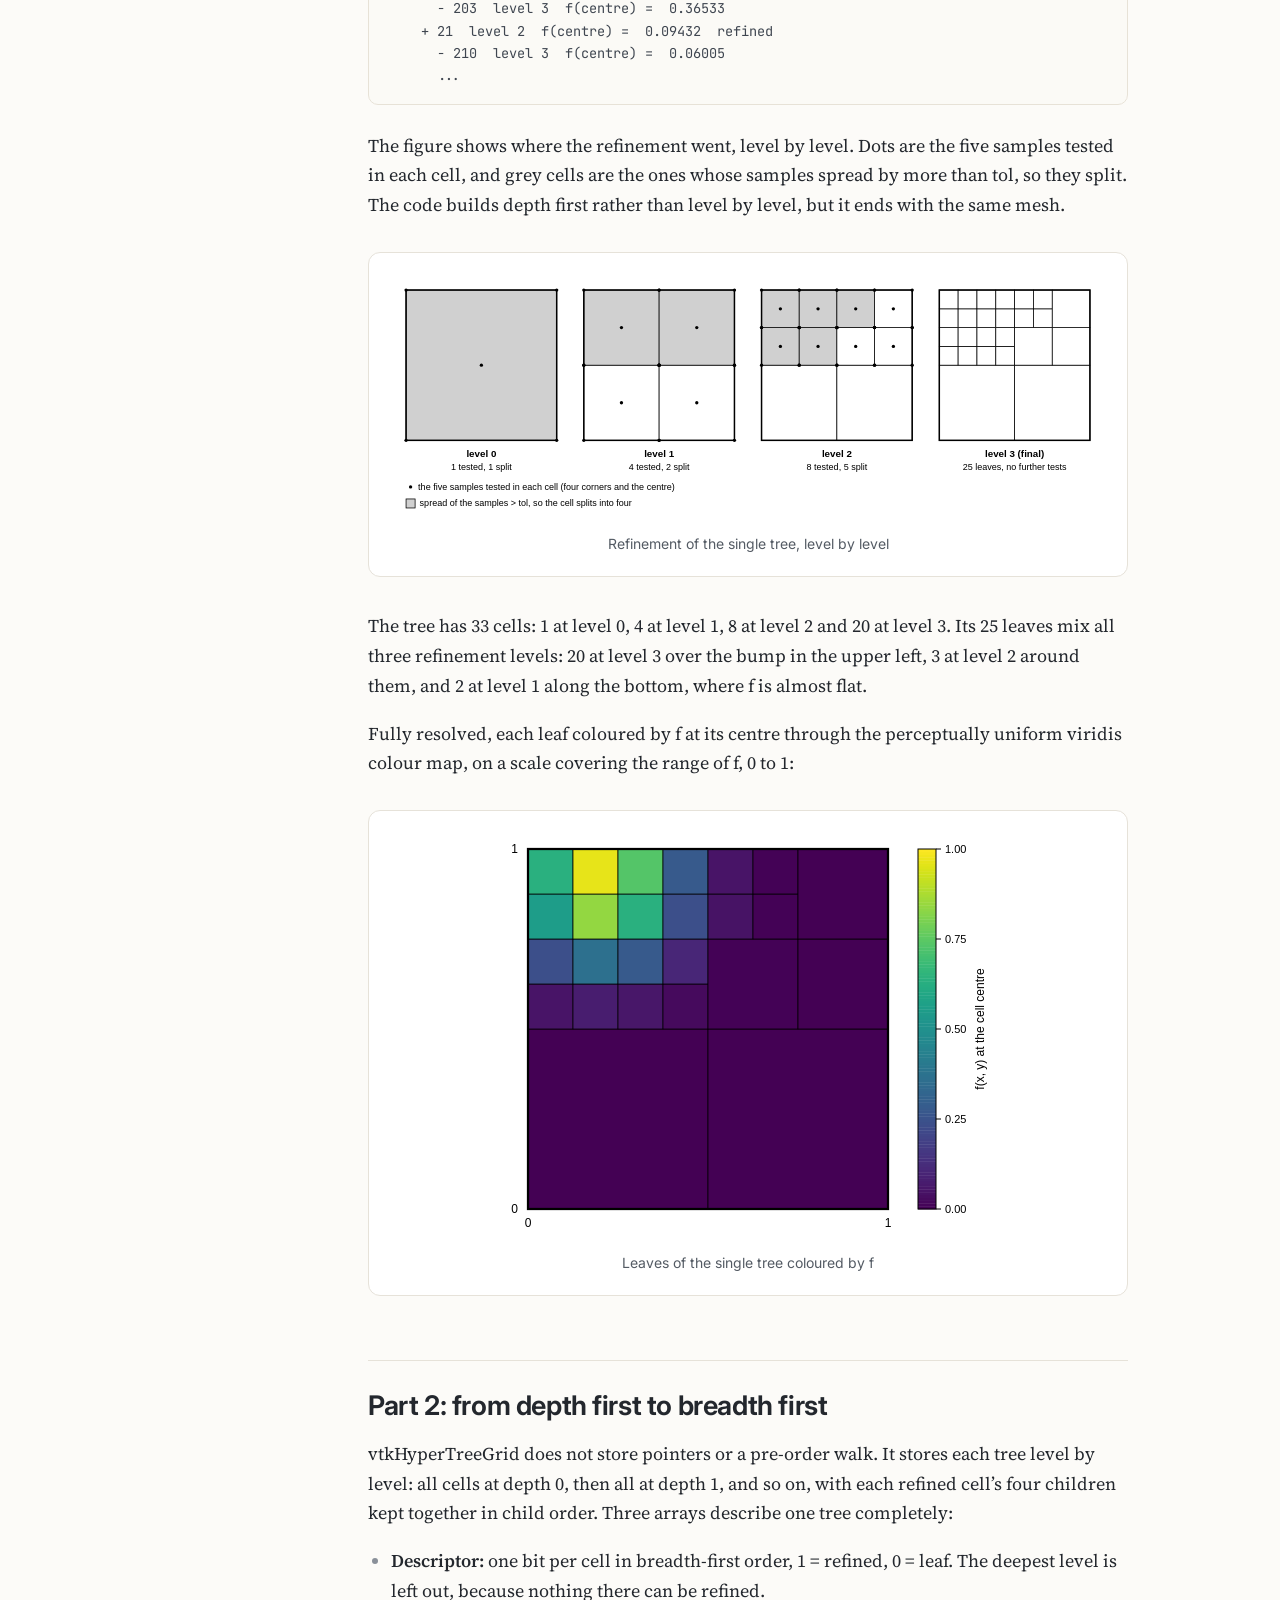
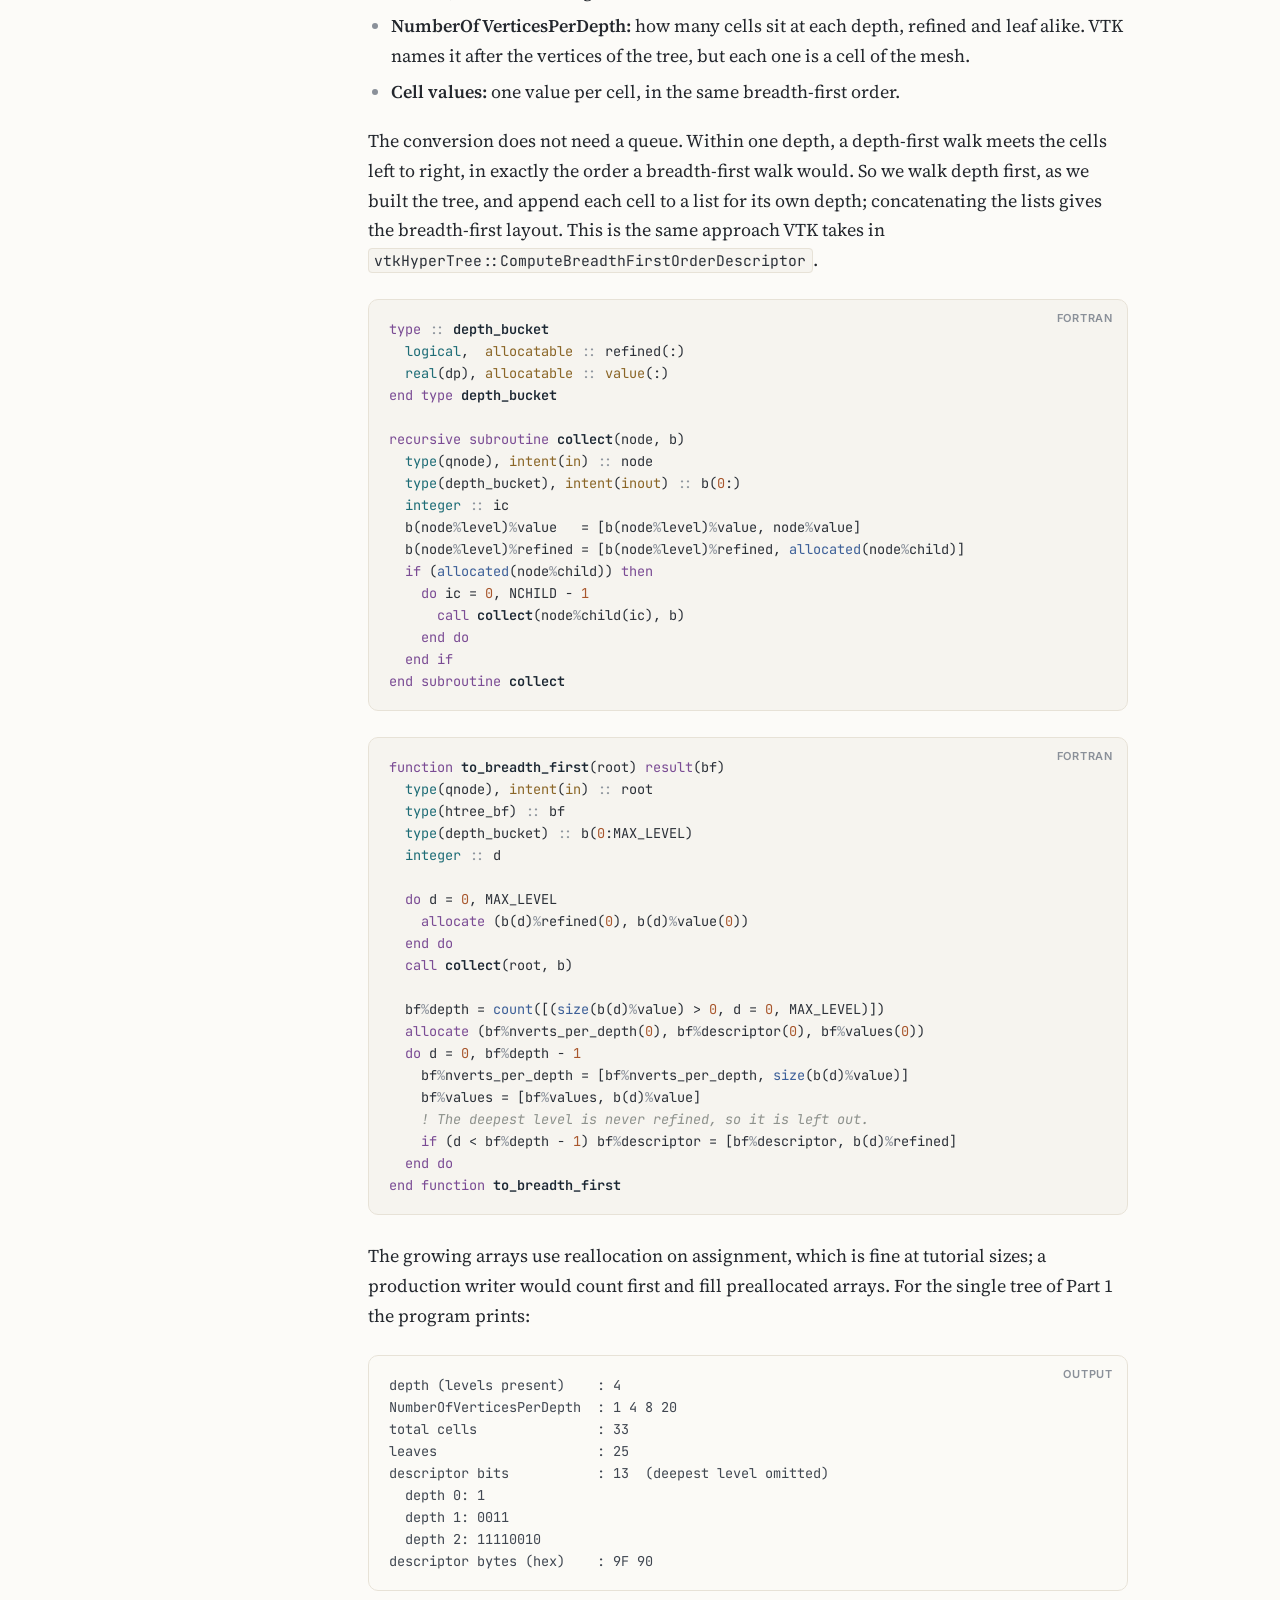
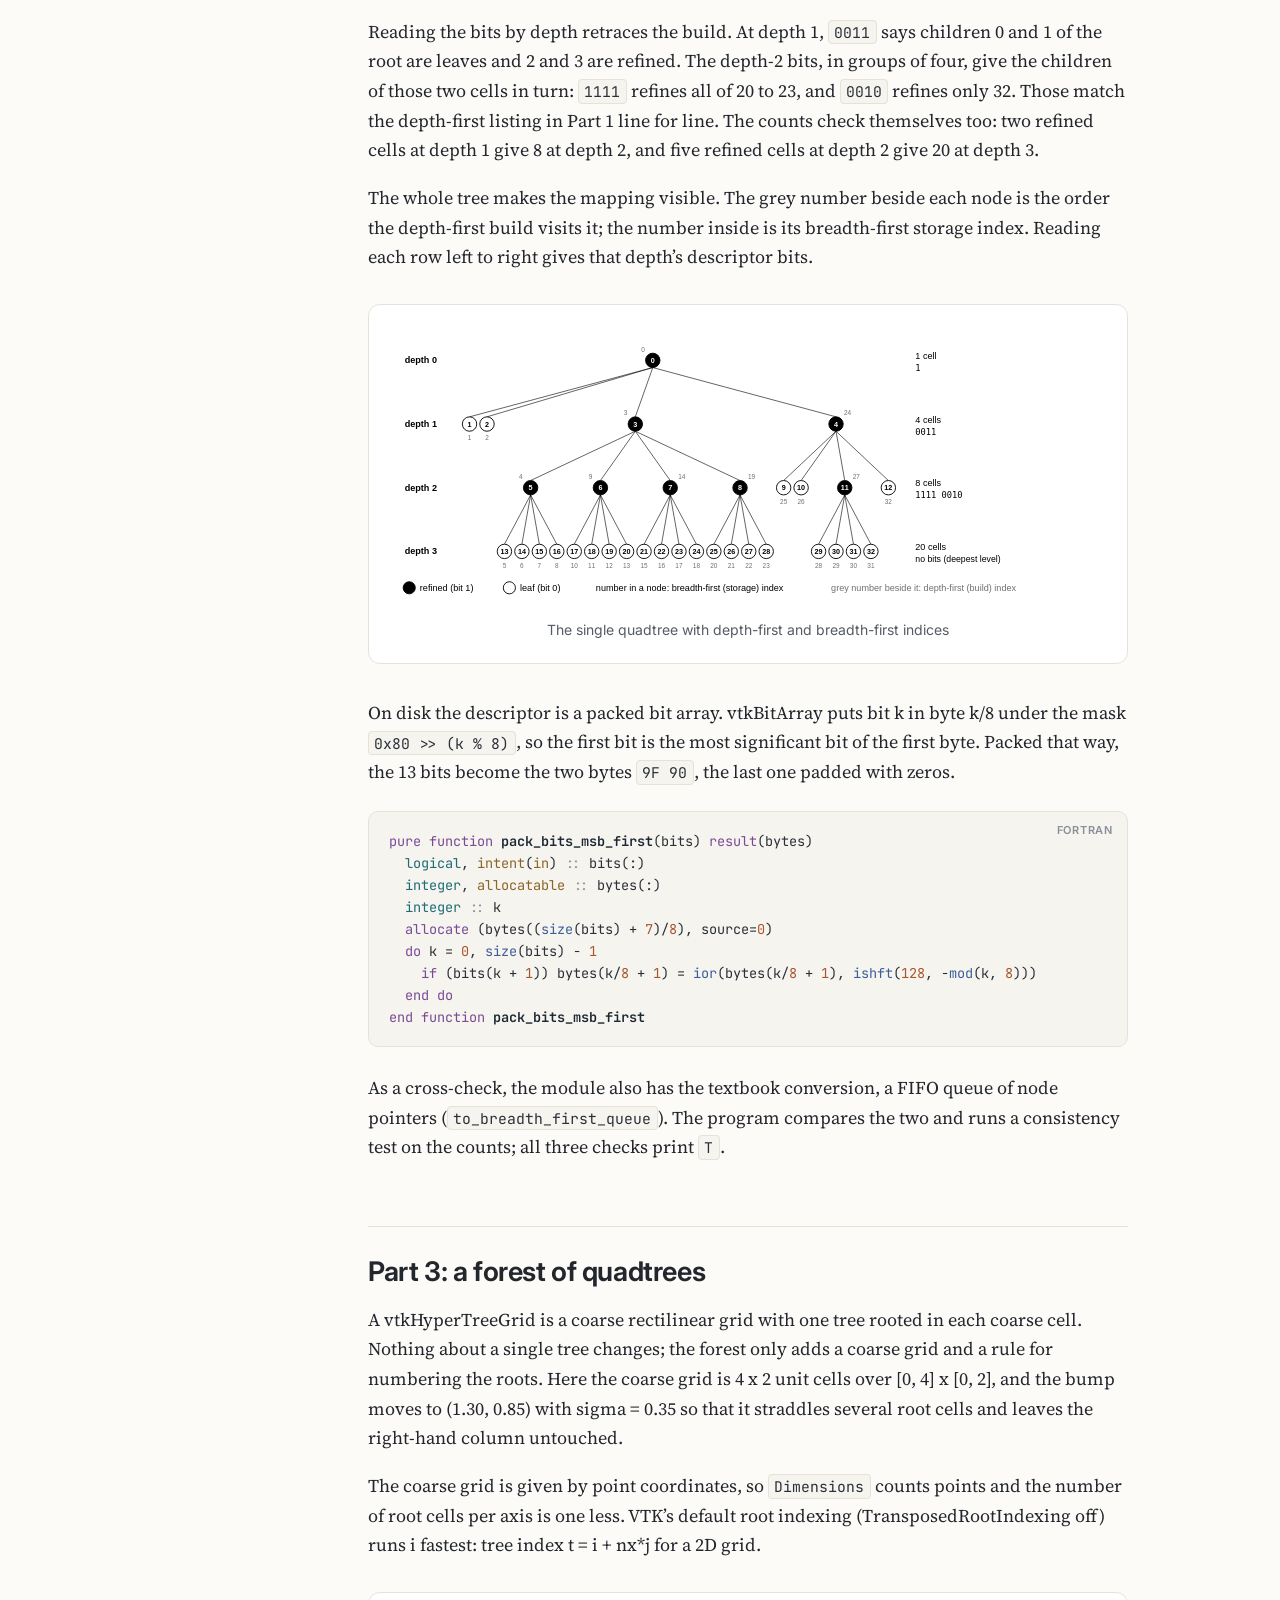
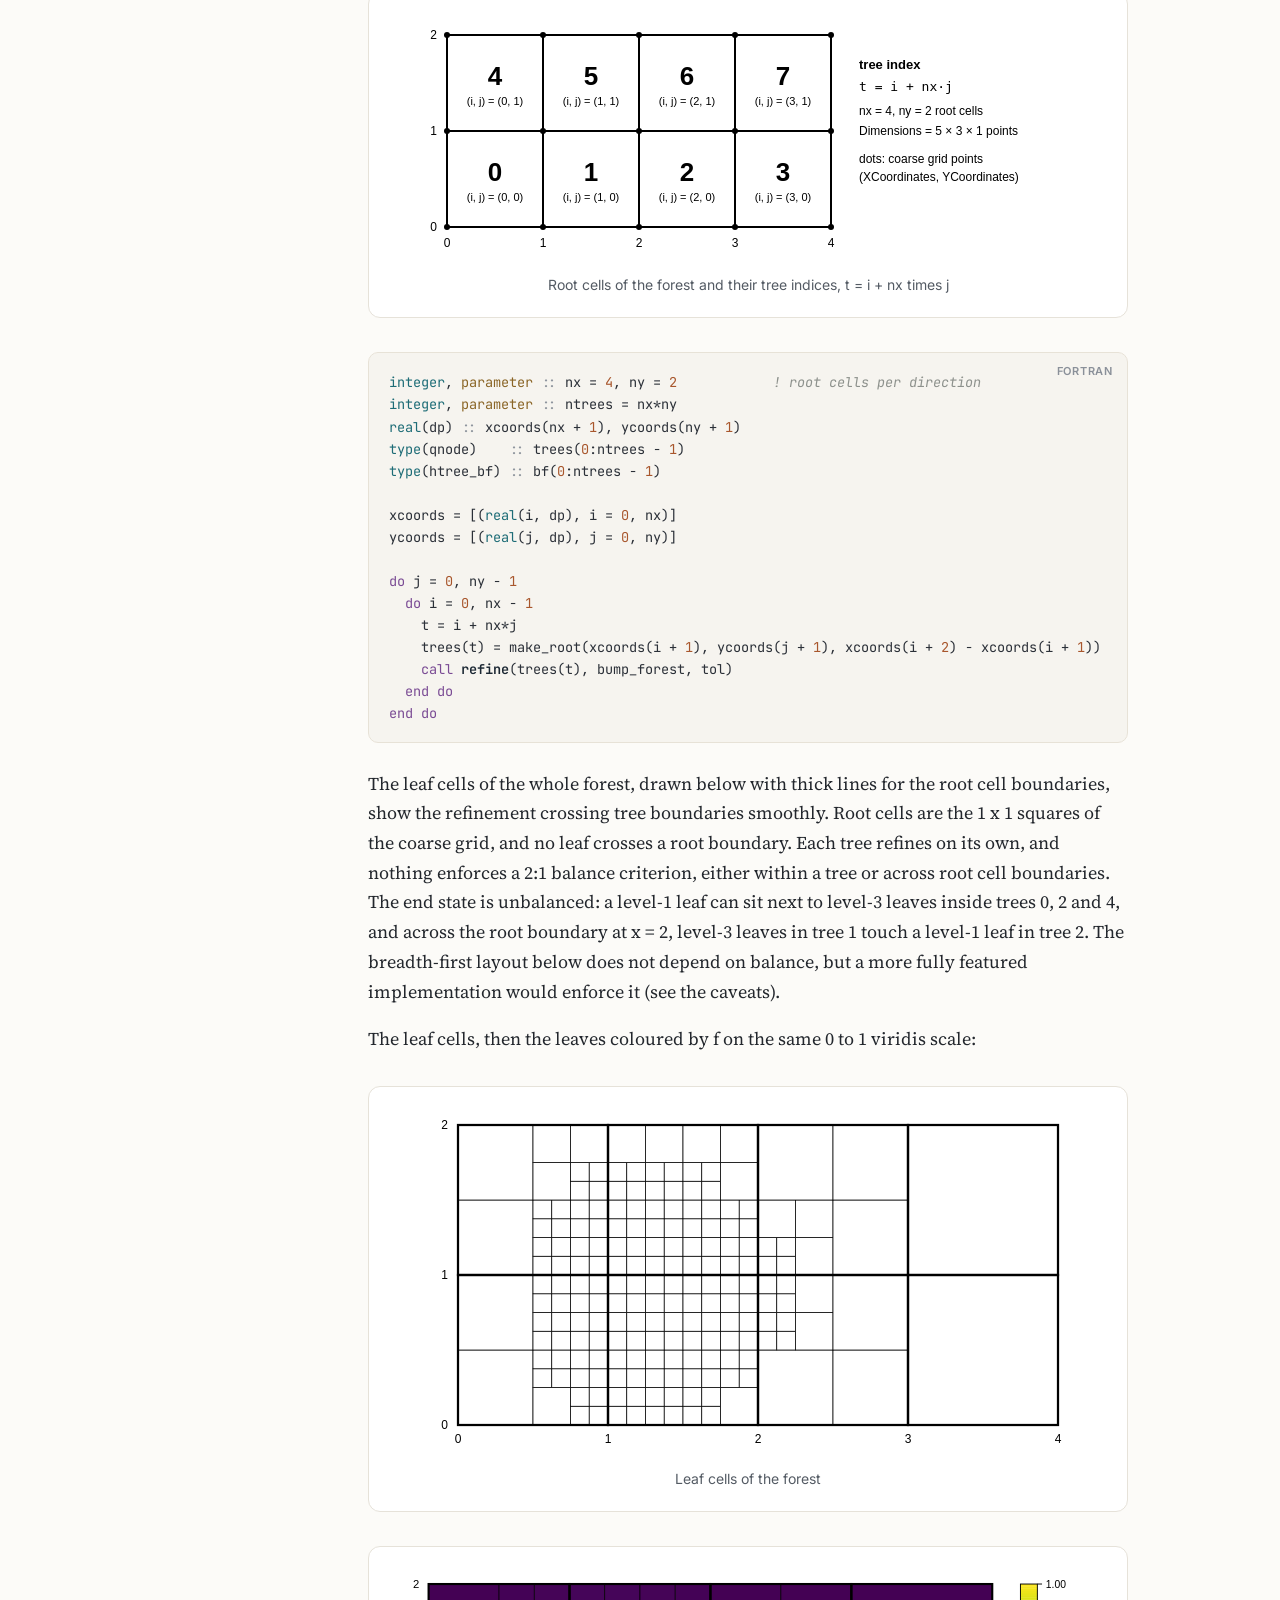
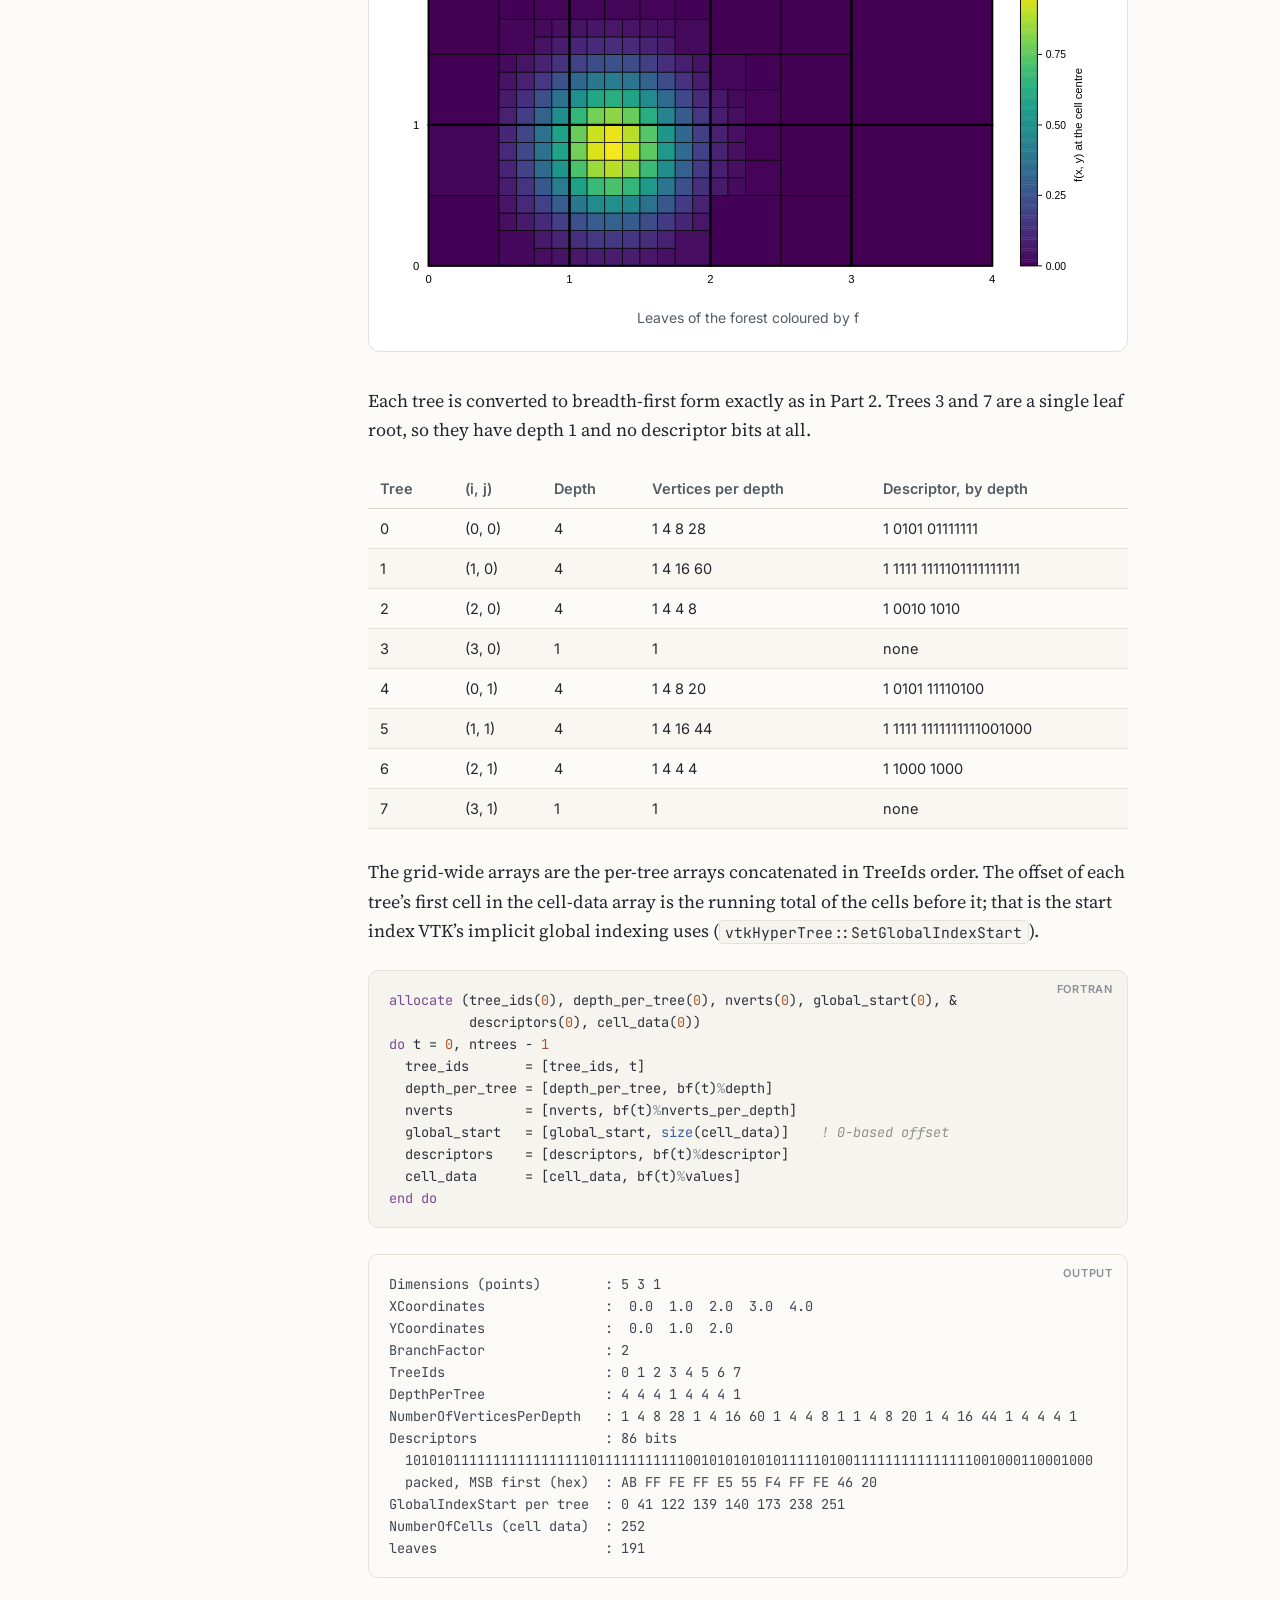
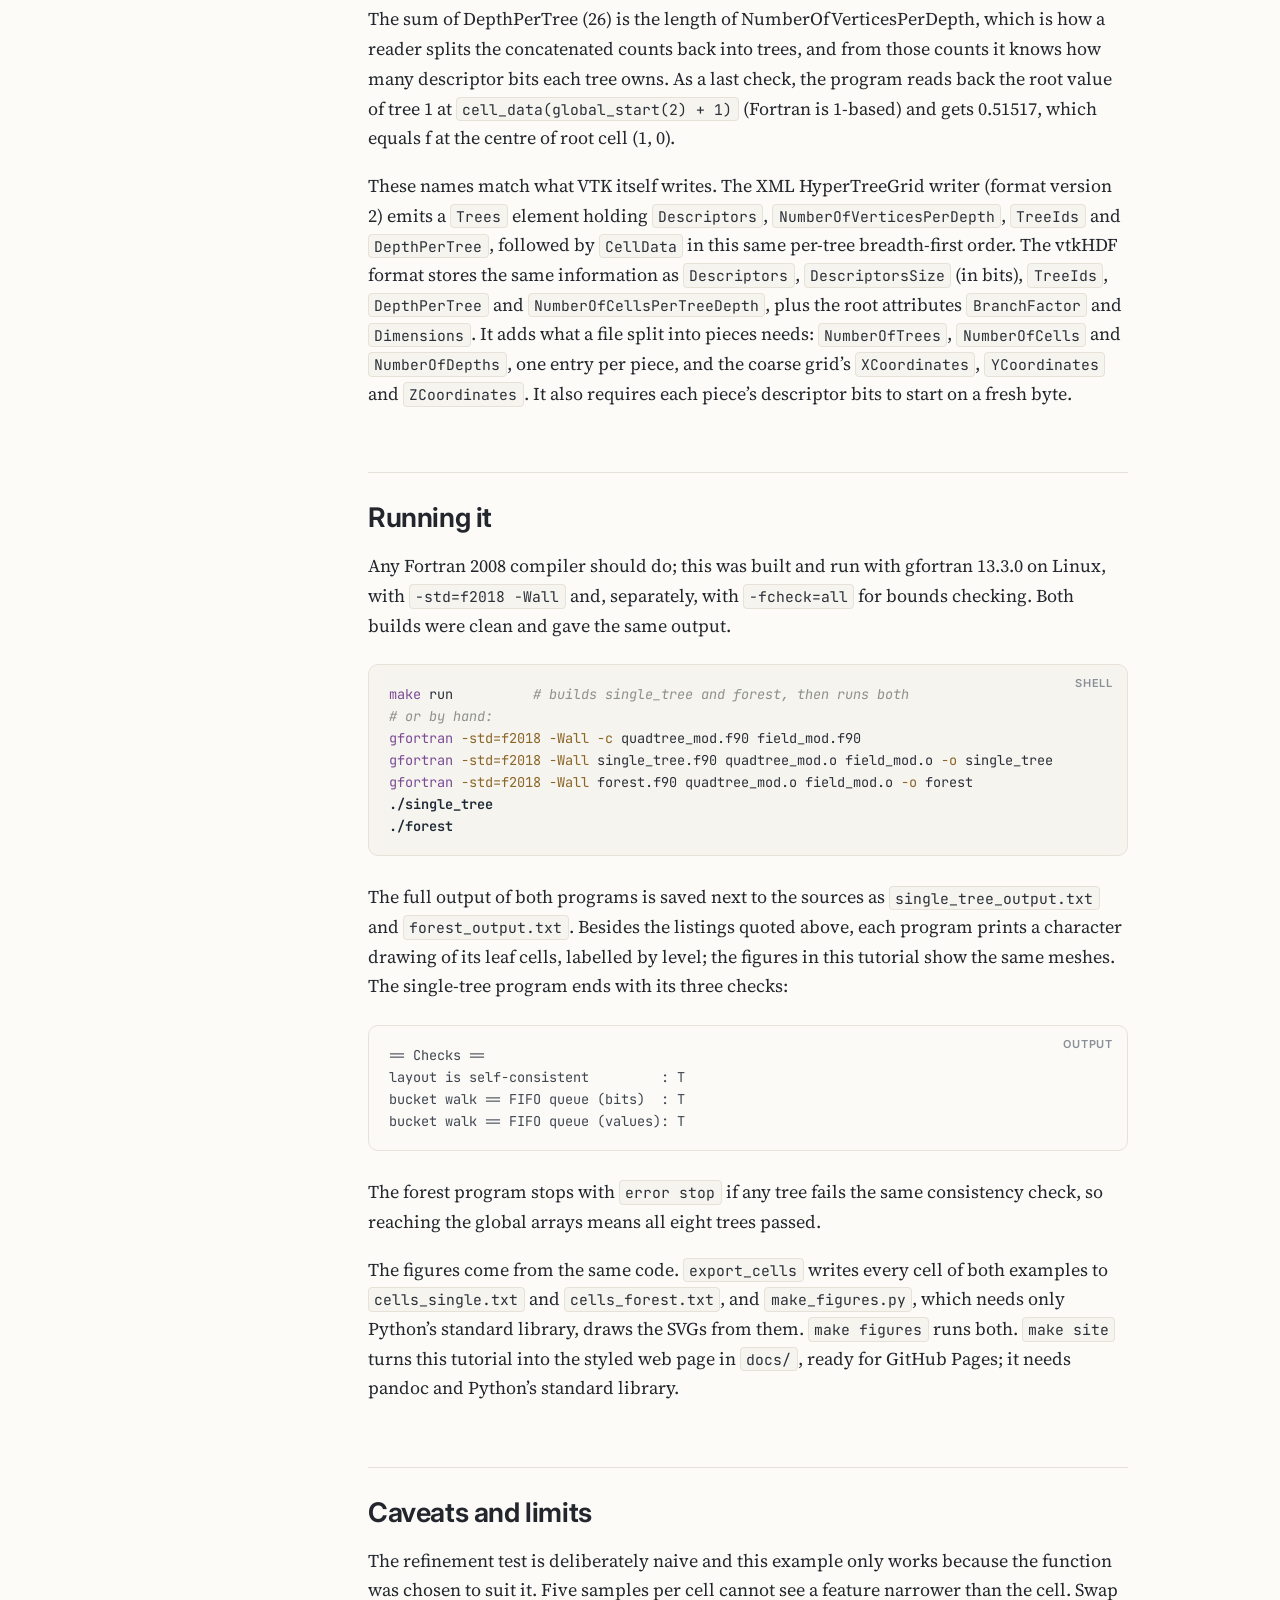
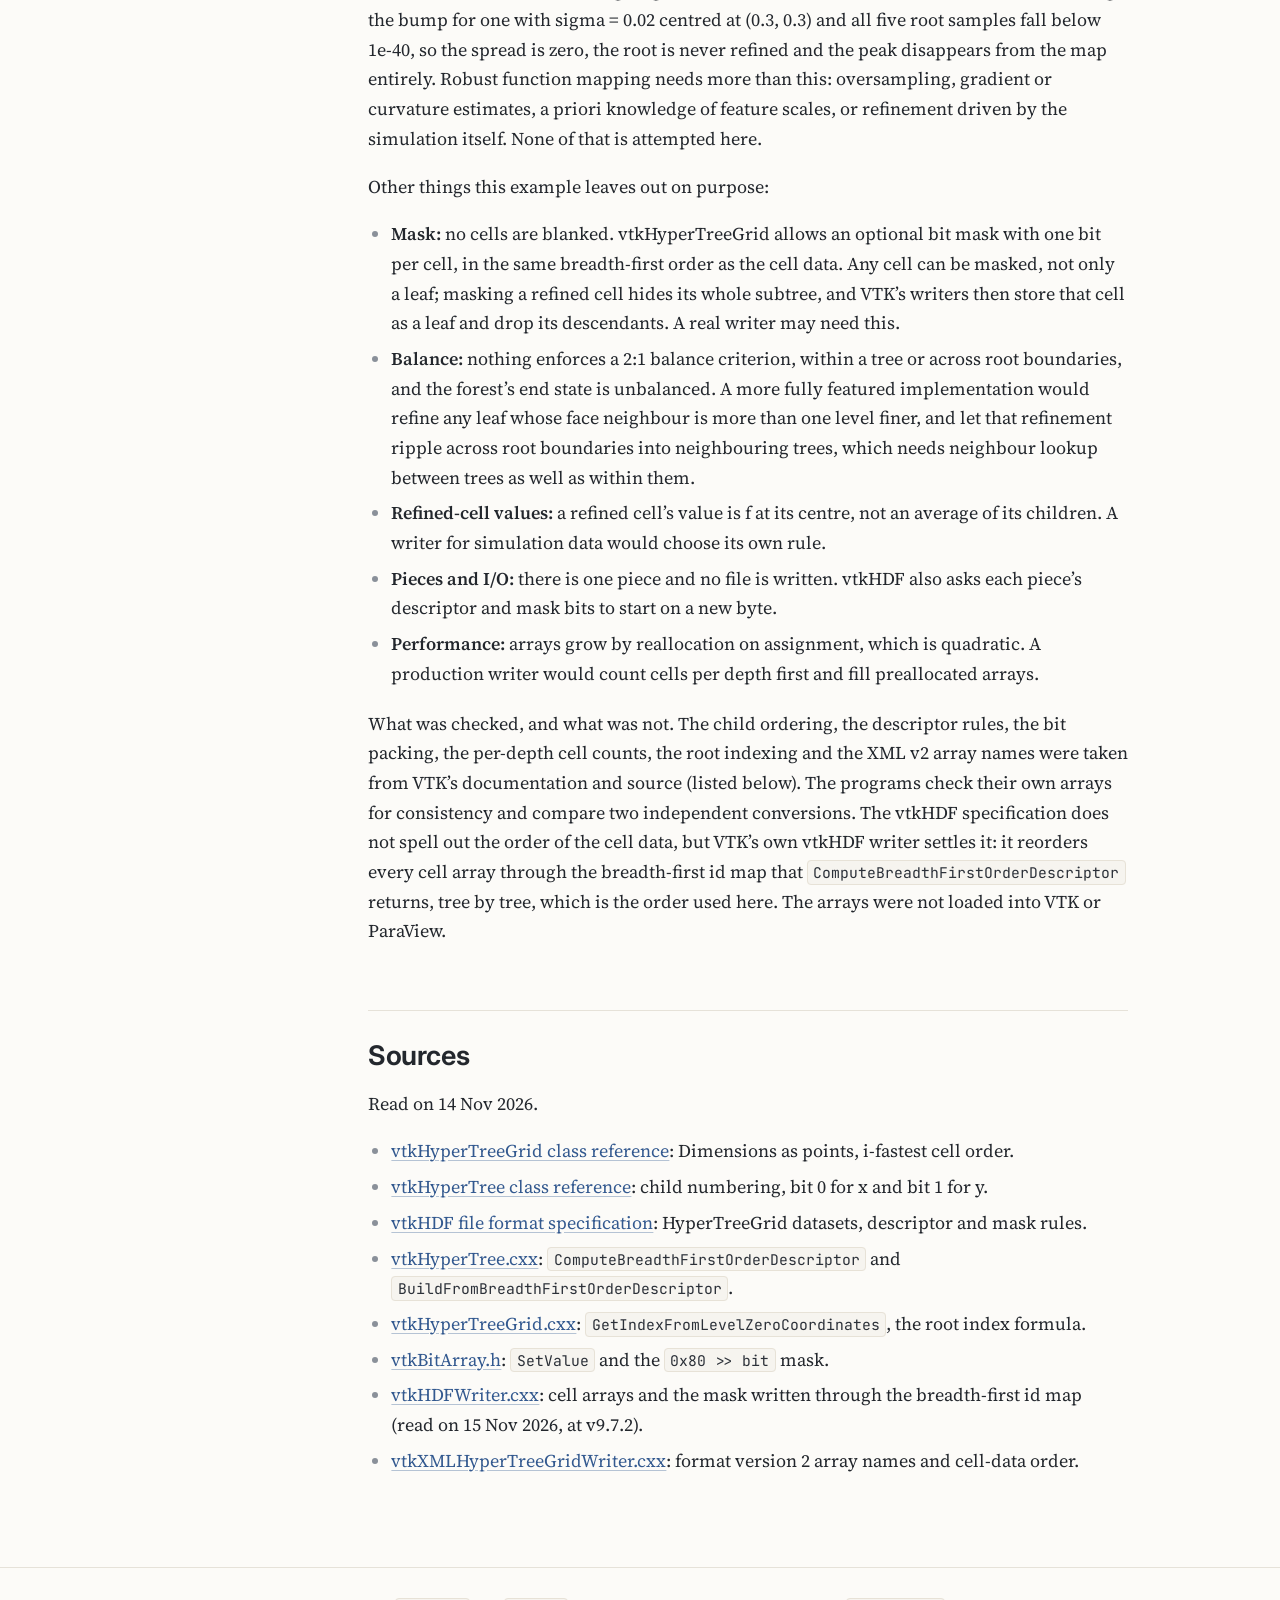
==== commit 059ed39f: "Correct the xz-plane child numbering note The previous commit said that for a grid in the xz plane V" ====
--- a/docs/index.html
+++ b/docs/index.html
@@ -173,10 +173,11 @@
 The children are numbered the way VTK numbers them: child index ic = ix
 + 2*iy, so bit 0 picks the -x or +x half and bit 1 picks the -y or +y
 half (x is the fastest bit). That is the rule for a grid in the xy
-plane, as here. In general bit 0 follows the first of the grid’s two
-in-plane axes and bit 1 the second, and VTK does not always take them in
-alphabetical order: for a grid in the xz plane, VTK 9.7 orders them z
-then x.</p>
+plane, as here. In any plane, bit 0 follows the lower of the grid’s two
+in-plane axes (x before y before z) and bit 1 the higher: in an xz-plane
+grid bit 0 picks the x half and bit 1 the z half. This holds even though
+<code>vtkHyperTreeGrid::GetAxes</code> lists the axes of an xz-plane
+grid as z then x; that order does not affect child numbering.</p>
 <figure>
 <img loading="lazy" src="figures/child_order.svg"
 alt="Child numbering inside a refined cell: 0 bottom left, 1 bottom right, 2 top left, 3 top right" />
